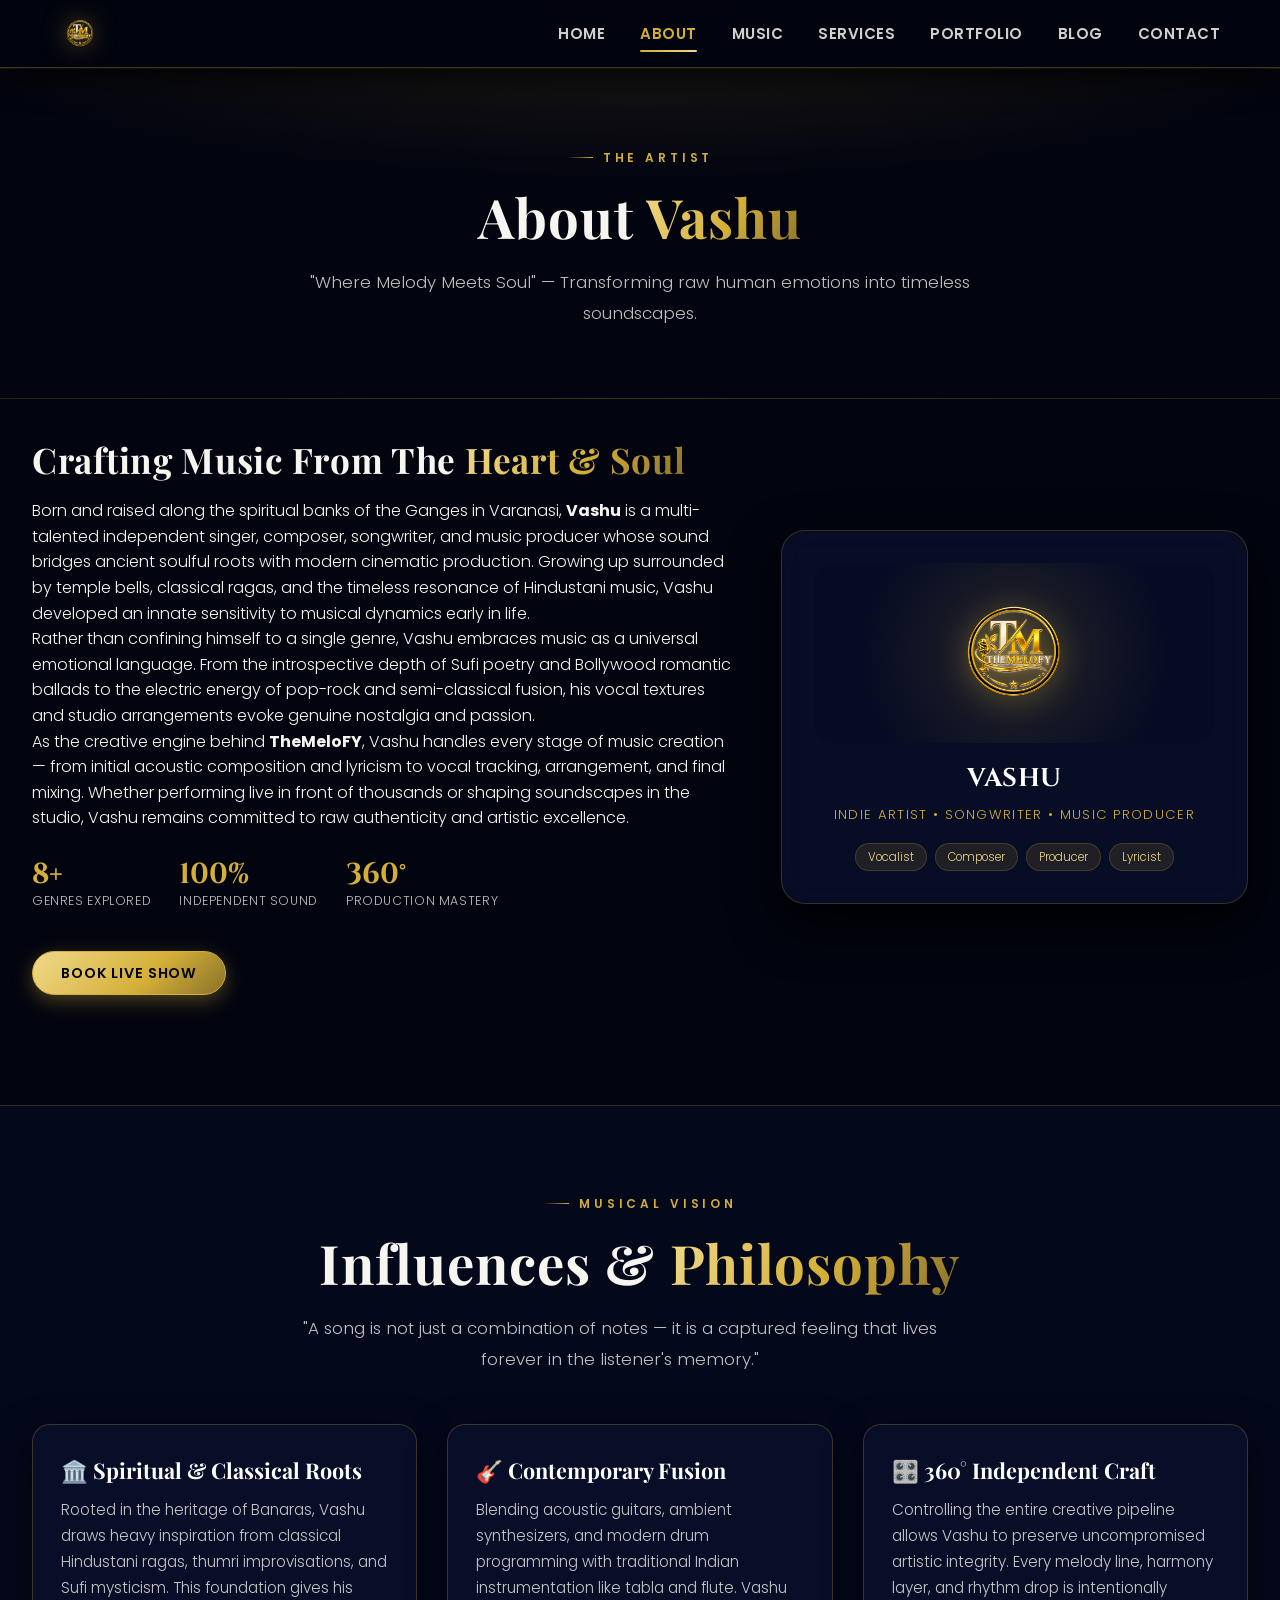
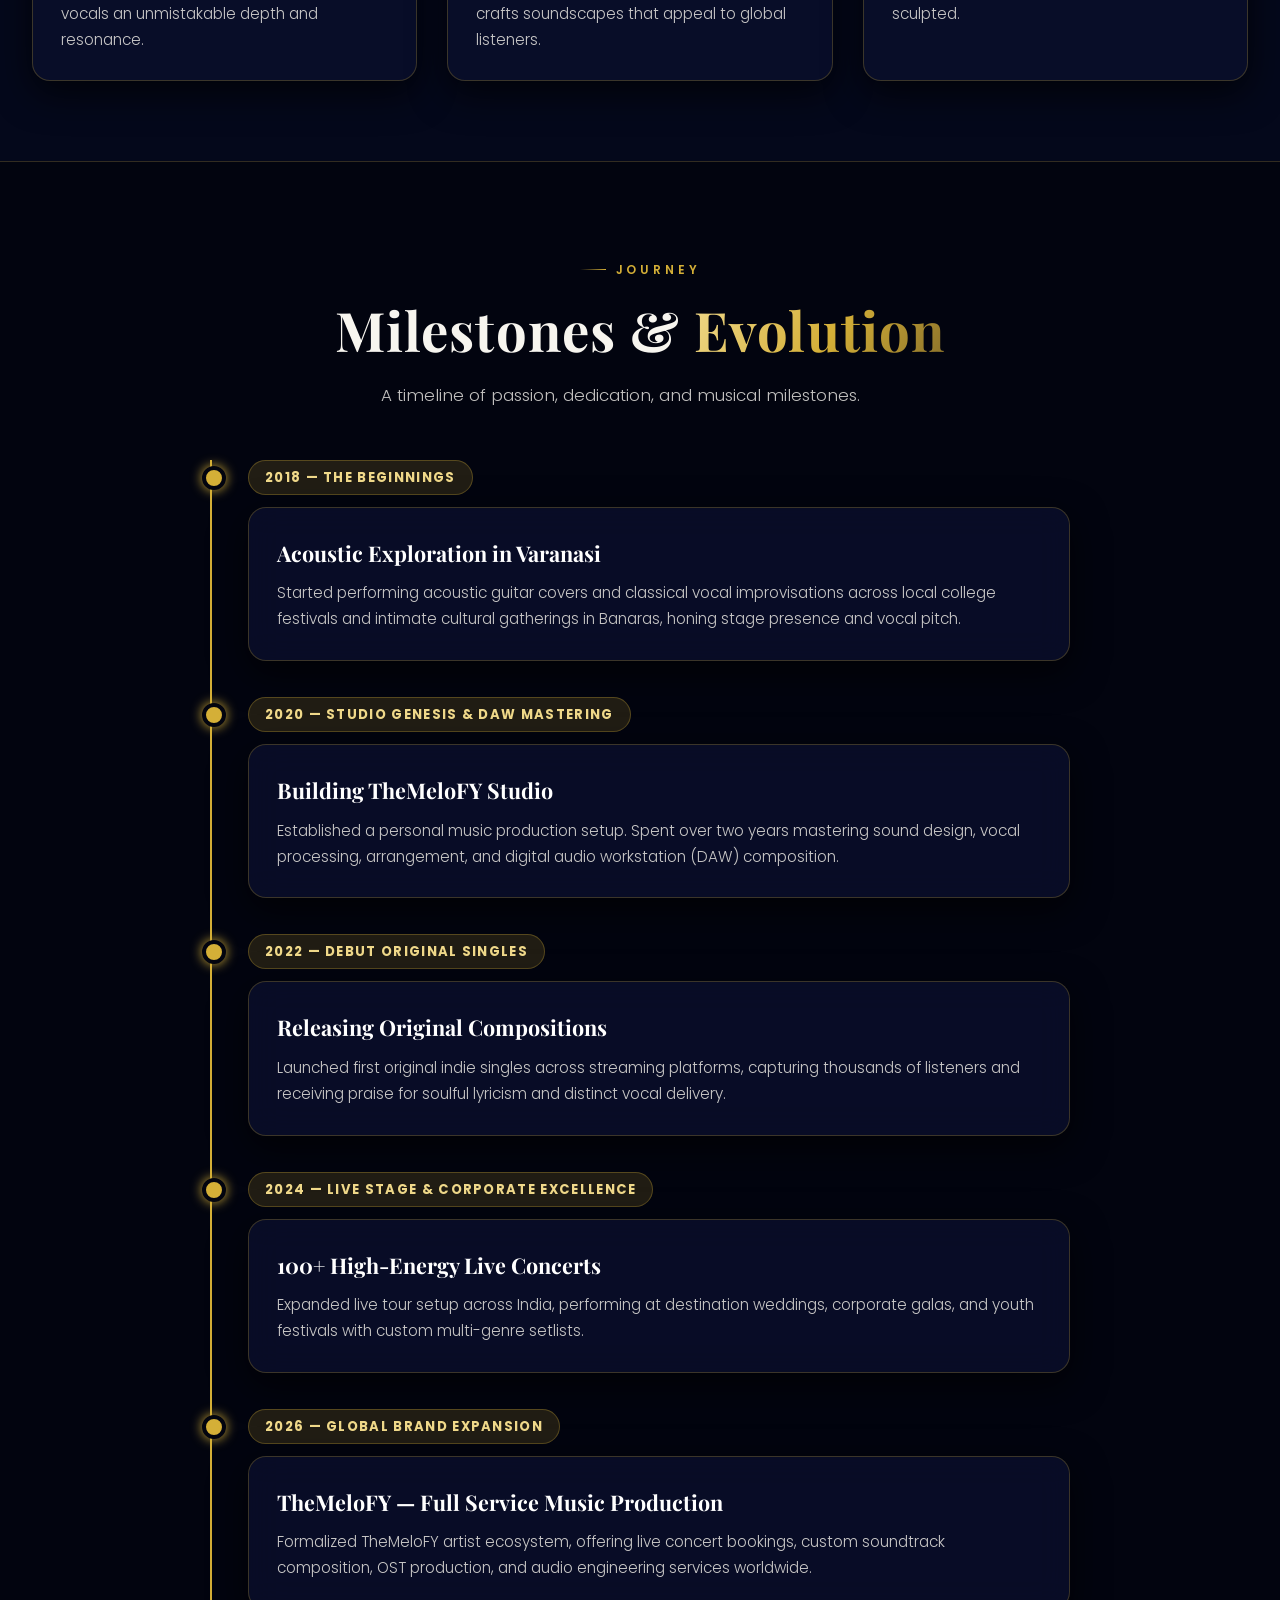
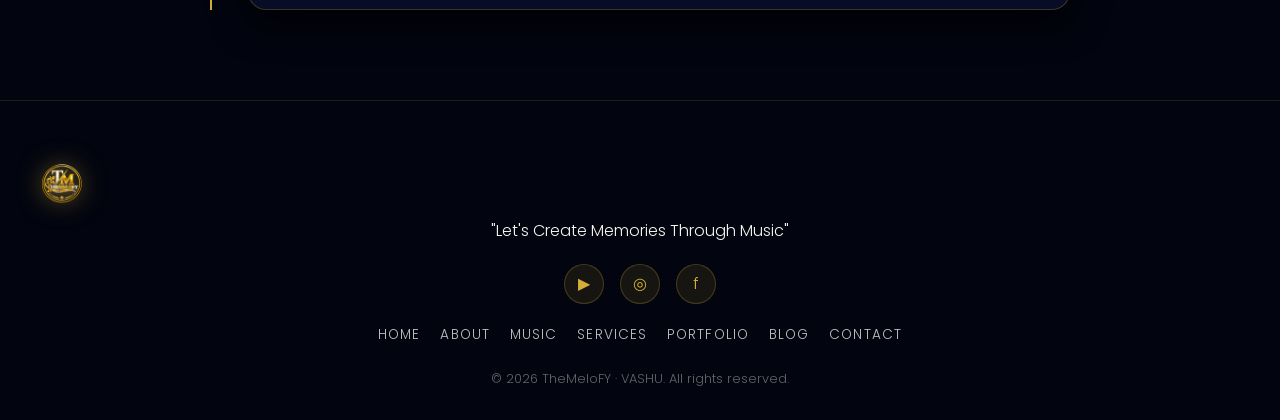
==== about.html @ a2de0b89 "Remove View Press Kit (EPK) button from about page" ====
<!DOCTYPE html>
<html lang="en">

<head>
    <meta charset="UTF-8">
    <meta name="viewport" content="width=device-width, initial-scale=1.0">
    <title>About Vashu — TheMeloFY | Artist Bio, Journey & Music Philosophy</title>
    <meta name="description"
        content="Discover Vashu — Singer, Songwriter, Composer & Music Producer from Varanasi. Explore his musical evolution, spiritual influences, milestone timeline, and studio production philosophy.">
    <meta property="og:title" content="About Vashu — TheMeloFY | Artist Journey & Philosophy">
    <meta property="og:description" content="Discover Vashu — Singer, Songwriter, Composer & Music Producer. Explore his musical evolution and spiritual influences.">
    <meta property="og:image" content="vashu-profile.jpg">
    <link rel="preconnect" href="https://fonts.googleapis.com">
    <link rel="preconnect" href="https://fonts.gstatic.com" crossorigin>
    <link
        href="https://fonts.googleapis.com/css2?family=Cinzel:wght@400;500;600;700;800;900&family=Playfair+Display:ital,wght@0,500;0,600;0,700;0,800;1,500&family=Poppins:wght@300;400;500;600;700&display=swap"
        rel="stylesheet">
    <link rel="stylesheet" href="style.css?v=15">
    <style>
        .timeline-wrap {
            position: relative !important;
            max-width: 860px !important;
            margin: 50px auto 0 !important;
            padding-left: 36px !important;
            border-left: 2px solid #D4AF37 !important;
            display: flex !important;
            flex-direction: column !important;
            gap: 36px !important;
        }

        .timeline-item {
            position: relative !important;
        }

        .timeline-item::before {
            content: '' !important;
            position: absolute !important;
            left: -46px !important;
            top: 6px !important;
            width: 16px !important;
            height: 16px !important;
            border-radius: 50% !important;
            background: #D4AF37 !important;
            border: 4px solid #02040f !important;
            box-shadow: 0 0 12px #D4AF37 !important;
        }

        .timeline-year {
            display: inline-block !important;
            font-size: 0.82rem !important;
            font-weight: 700 !important;
            letter-spacing: 0.1em !important;
            text-transform: uppercase !important;
            color: #f0d98a !important;
            background: rgba(212, 175, 55, 0.15) !important;
            border: 1px solid rgba(212, 175, 55, 0.3) !important;
            padding: 6px 16px !important;
            border-radius: 50px !important;
            margin-bottom: 12px !important;
        }

        .timeline-card {
            background: rgba(10, 16, 44, 0.8) !important;
            backdrop-filter: blur(16px) !important;
            border: 1px solid rgba(212, 175, 55, 0.25) !important;
            border-radius: 18px !important;
            padding: 28px !important;
            box-shadow: 0 12px 36px rgba(0, 0, 0, 0.7) !important;
            transition: transform 0.3s ease, border-color 0.3s ease !important;
        }

        .timeline-card:hover {
            transform: translateY(-4px) !important;
            border-color: #D4AF37 !important;
        }

        .timeline-card h4 {
            font-family: 'Playfair Display', serif !important;
            font-size: 1.35rem !important;
            color: #ffffff !important;
            margin-bottom: 10px !important;
        }

        .timeline-card p {
            font-size: 0.95rem !important;
            color: rgba(247, 245, 239, 0.8) !important;
            line-height: 1.7 !important;
        }
    </style>
</head>

<body>
    <div id="scrollProgress"></div>

    <!-- ================= NAV ================= -->
    <header id="siteHeader" class="scrolled">
        <nav class="wrap">
            <a href="index.html" class="logo-brand" aria-label="TheMeloFY Home">
                <img src="themelofy-logo-transparent.png" alt="TheMeloFY Logo" class="logo-img">
            </a>
            <ul class="nav-links" id="navLinks">
                <li><a href="index.html">Home</a></li>
                <li><a href="about.html" class="active">About</a></li>
                <li><a href="music.html">Music</a></li>
                <li><a href="services.html">Services</a></li>
                <li><a href="portfolio.html">Portfolio</a></li>
                <li><a href="blog.html">Blog</a></li>
                <li><a href="contact.html">Contact</a></li>
            </ul>
            <div class="burger" id="burger"><span></span><span></span><span></span></div>
        </nav>
    </header>

    <!-- ================= PAGE HEADER ================= -->
    <section class="page-header">
        <div class="wrap">
            <div class="eyebrow">The Artist</div>
            <h1 class="section-title">About <em>Vashu</em></h1>
            <p class="section-sub" style="margin: 0 auto;">"Where Melody Meets Soul" — Transforming raw human emotions into timeless soundscapes.</p>
        </div>
    </section>

    <!-- ================= ABOUT MAIN BIO ================= -->
    <section class="about" style="padding-top: 40px;">
        <div class="wrap about-grid">
            <div class="about-text reveal">
                <h2 class="section-title" style="font-size: 2.2rem;">Crafting Music From The <em>Heart & Soul</em></h2>
                <p>Born and raised along the spiritual banks of the Ganges in Varanasi, <strong>Vashu</strong> is a multi-talented independent singer, composer, songwriter, and music producer whose sound bridges ancient soulful roots with modern cinematic production. Growing up surrounded by temple bells, classical ragas, and the timeless resonance of Hindustani music, Vashu developed an innate sensitivity to musical dynamics early in life.</p>
                <p>Rather than confining himself to a single genre, Vashu embraces music as a universal emotional language. From the introspective depth of Sufi poetry and Bollywood romantic ballads to the electric energy of pop-rock and semi-classical fusion, his vocal textures and studio arrangements evoke genuine nostalgia and passion.</p>
                <p>As the creative engine behind <strong>TheMeloFY</strong>, Vashu handles every stage of music creation — from initial acoustic composition and lyricism to vocal tracking, arrangement, and final mixing. Whether performing live in front of thousands or shaping soundscapes in the studio, Vashu remains committed to raw authenticity and artistic excellence.</p>

                <div class="about-stats">
                    <div><b>8+</b><span>Genres Explored</span></div>
                    <div><b>100%</b><span>Independent Sound</span></div>
                    <div><b>360°</b><span>Production Mastery</span></div>
                </div>

                <div style="margin-top: 40px; display:flex; gap:16px; flex-wrap:wrap;">
                    <a href="contact.html" class="btn btn-gold">Book Live Show</a>
                </div>
            </div>

            <div class="profile-card reveal">
                <div class="profile-inner">
                    <div class="profile-img-wrap" style="background: radial-gradient(circle, rgba(212, 175, 55, 0.15) 0%, rgba(5, 11, 36, 0.9) 70%); border-radius: 20px; padding: 20px; display: flex; align-items: center; justify-content: center;">
                        <img src="themelofy-logo-transparent.png" alt="TheMeloFY Logo" style="width: 140px; height: 140px; object-fit: contain; filter: drop-shadow(0 4px 15px rgba(212, 175, 55, 0.5));">
                    </div>
                    <h3>VASHU</h3>
                    <span class="role">Indie Artist • Songwriter • Music Producer</span>
                    <div class="profile-badges">
                        <span>Vocalist</span><span>Composer</span><span>Producer</span><span>Lyricist</span>
                    </div>
                </div>
            </div>
        </div>
    </section>

    <!-- ================= PHILOSOPHY & INFLUENCES ================= -->
    <section style="padding: 80px 0; background: rgba(5, 11, 36, 0.6); border-top: 1px solid var(--glass-border); border-bottom: 1px solid var(--glass-border);">
        <div class="wrap">
            <div class="reveal" style="text-align: center; max-width: 700px; margin: 0 auto 50px;">
                <div class="eyebrow" style="justify-content: center;">Musical Vision</div>
                <h2 class="section-title">Influences &amp; <em>Philosophy</em></h2>
                <p class="section-sub">"A song is not just a combination of notes — it is a captured feeling that lives forever in the listener's memory."</p>
            </div>

            <div style="display: grid; grid-template-columns: repeat(auto-fit, minmax(300px, 1fr)); gap: 30px;">
                <div class="timeline-card reveal">
                    <h4 style="color: var(--gold); font-size: 1.2rem; margin-bottom: 12px;">🏛️ Spiritual & Classical Roots</h4>
                    <p>Rooted in the heritage of Banaras, Vashu draws heavy inspiration from classical Hindustani ragas, thumri improvisations, and Sufi mysticism. This foundation gives his vocals an unmistakable depth and resonance.</p>
                </div>
                <div class="timeline-card reveal">
                    <h4 style="color: var(--gold); font-size: 1.2rem; margin-bottom: 12px;">🎸 Contemporary Fusion</h4>
                    <p>Blending acoustic guitars, ambient synthesizers, and modern drum programming with traditional Indian instrumentation like tabla and flute. Vashu crafts soundscapes that appeal to global listeners.</p>
                </div>
                <div class="timeline-card reveal">
                    <h4 style="color: var(--gold); font-size: 1.2rem; margin-bottom: 12px;">🎛️ 360° Independent Craft</h4>
                    <p>Controlling the entire creative pipeline allows Vashu to preserve uncompromised artistic integrity. Every melody line, harmony layer, and rhythm drop is intentionally sculpted.</p>
                </div>
            </div>
        </div>
    </section>

    <!-- ================= MILESTONE TIMELINE ================= -->
    <section style="padding: 90px 0;">
        <div class="wrap">
            <div class="reveal" style="text-align: center; max-width: 700px; margin: 0 auto;">
                <div class="eyebrow" style="justify-content: center;">Journey</div>
                <h2 class="section-title">Milestones &amp; <em>Evolution</em></h2>
                <p class="section-sub">A timeline of passion, dedication, and musical milestones.</p>
            </div>

            <div class="timeline-wrap reveal">
                <div class="timeline-item">
                    <span class="timeline-year">2018 — The Beginnings</span>
                    <div class="timeline-card">
                        <h4>Acoustic Exploration in Varanasi</h4>
                        <p>Started performing acoustic guitar covers and classical vocal improvisations across local college festivals and intimate cultural gatherings in Banaras, honing stage presence and vocal pitch.</p>
                    </div>
                </div>

                <div class="timeline-item">
                    <span class="timeline-year">2020 — Studio Genesis &amp; DAW Mastering</span>
                    <div class="timeline-card">
                        <h4>Building TheMeloFY Studio</h4>
                        <p>Established a personal music production setup. Spent over two years mastering sound design, vocal processing, arrangement, and digital audio workstation (DAW) composition.</p>
                    </div>
                </div>

                <div class="timeline-item">
                    <span class="timeline-year">2022 — Debut Original Singles</span>
                    <div class="timeline-card">
                        <h4>Releasing Original Compositions</h4>
                        <p>Launched first original indie singles across streaming platforms, capturing thousands of listeners and receiving praise for soulful lyricism and distinct vocal delivery.</p>
                    </div>
                </div>

                <div class="timeline-item">
                    <span class="timeline-year">2024 — Live Stage &amp; Corporate Excellence</span>
                    <div class="timeline-card">
                        <h4>100+ High-Energy Live Concerts</h4>
                        <p>Expanded live tour setup across India, performing at destination weddings, corporate galas, and youth festivals with custom multi-genre setlists.</p>
                    </div>
                </div>

                <div class="timeline-item">
                    <span class="timeline-year">2026 — Global Brand Expansion</span>
                    <div class="timeline-card">
                        <h4>TheMeloFY — Full Service Music Production</h4>
                        <p>Formalized TheMeloFY artist ecosystem, offering live concert bookings, custom soundtrack composition, OST production, and audio engineering services worldwide.</p>
                    </div>
                </div>
            </div>
        </div>
    </section>

    <!-- ================= FOOTER ================= -->
    <footer>
        <div class="wrap">
            <a href="index.html" class="logo-brand" style="margin-bottom: 12px;" aria-label="TheMeloFY Home">
                <img src="themelofy-logo-transparent.png" alt="TheMeloFY Logo" class="logo-img" style="width: 60px; height: 60px;">
            </a>
            <p class="tag">"Let's Create Memories Through Music"</p>
            <div class="footer-social">
                <a href="https://www.youtube.com/@VashuVibes07" target="_blank" rel="noopener" aria-label="YouTube">▶</a>
                <a href="https://www.instagram.com/vashuvibes07" target="_blank" rel="noopener" aria-label="Instagram">◎</a>
                <a href="https://www.facebook.com/share/1DPKRSBQF3/" target="_blank" rel="noopener" aria-label="Facebook">f</a>
            </div>
            <div class="footer-nav">
                <a href="index.html">Home</a><a href="about.html">About</a><a href="music.html">Music</a>
                <a href="services.html">Services</a><a href="portfolio.html">Portfolio</a>
                <a href="blog.html">Blog</a><a href="contact.html">Contact</a>
            </div>
            <p class="copyright">© 2026 TheMeloFY · VASHU. All rights reserved.</p>
        </div>
    </footer>

    <div class="totop" id="toTop">↑</div>

    <script>
        const progressBar = document.getElementById('scrollProgress');
        window.addEventListener('scroll', () => {
            const winScroll = document.documentElement.scrollTop || document.body.scrollTop;
            const height = document.documentElement.scrollHeight - document.documentElement.clientHeight;
            const scrolled = (winScroll / height) * 100;
            if (progressBar) progressBar.style.width = scrolled + "%";
        });

        let isAudioPlaying = false;
        function toggleGlobalAudio() {
            const bar = document.getElementById('globalAudioBar');
            const btn = document.getElementById('globalPlayBtn');
            isAudioPlaying = !isAudioPlaying;
            if (isAudioPlaying) {
                bar.classList.add('playing');
                btn.textContent = '⏸';
            } else {
                bar.classList.remove('playing');
                btn.textContent = '▶';
            }
        }

        const header = document.getElementById('siteHeader');
        const toTop = document.getElementById('toTop');
        window.addEventListener('scroll', () => {
            toTop.classList.toggle('show', window.scrollY > 400);
        });
        toTop.addEventListener('click', () => window.scrollTo({ top: 0, behavior: 'smooth' }));

        const burger = document.getElementById('burger');
        const navLinks = document.getElementById('navLinks');
        burger.addEventListener('click', () => {
            navLinks.classList.toggle('open');
            burger.classList.toggle('open');
        });
        navLinks.querySelectorAll('a').forEach(a => a.addEventListener('click', () => navLinks.classList.remove('open')));

        const revealEls = document.querySelectorAll('.reveal');
        const io = new IntersectionObserver((entries) => {
            entries.forEach(e => {
                if (e.isIntersecting) {
                    e.target.classList.add('in');
                    io.unobserve(e.target);
                }
            });
        }, { threshold: 0.15 });
        revealEls.forEach((el, i) => {
            el.style.transitionDelay = (Math.min(i % 4, 3) * 0.08) + 's';
            io.observe(el);
        });
    </script>
</body>

</html>
---- style.css ----
/* ==========================================================================
   THEMELOFY — VASHU | OFFICIAL ARTIST WEBSITE MASTER DESIGN SYSTEM (V6)
   ========================================================================== */

:root {
    --navy: #050B24;
    --navy-deep: #02040f;
    --navy-card: rgba(10, 16, 44, 0.75);
    --gold: #D4AF37;
    --gold-soft: #f0d98a;
    --gold-dim: #8a712a;
    --white: #f7f5ef;
    --text-soft: rgba(247, 245, 239, 0.78);
    --glass: rgba(212, 175, 55, 0.06);
    --glass-border: rgba(212, 175, 55, 0.22);
    --maxw: 1320px;
}

* {
    margin: 0;
    padding: 0;
    box-sizing: border-box;
}

html {
    scroll-behavior: smooth;
}

body {
    background: var(--navy-deep);
    color: var(--white);
    font-family: 'Poppins', sans-serif;
    font-weight: 300;
    overflow-x: hidden;
    position: relative;
    line-height: 1.6;
}

::selection {
    background: var(--gold);
    color: var(--navy-deep);
}

a {
    color: inherit;
    text-decoration: none;
}

ul {
    list-style: none;
}

img {
    max-width: 100%;
    display: block;
}

/* Reduced motion support */
@media (prefers-reduced-motion: reduce) {
    * {
        animation-duration: .001ms !important;
        animation-iteration-count: 1 !important;
        transition-duration: .001ms !important;
        scroll-behavior: auto !important;
    }
}

/* ---------- Top Scroll Progress Bar ---------- */
#scrollProgress {
    position: fixed;
    top: 0;
    left: 0;
    height: 3px;
    background: linear-gradient(90deg, var(--gold), var(--gold-soft), #ffffff);
    z-index: 2000;
    width: 0%;
    transition: width 0.1s ease-out;
    box-shadow: 0 0 10px var(--gold);
}

/* ---------- Custom Scrollbar ---------- */
::-webkit-scrollbar {
    width: 8px;
}
::-webkit-scrollbar-track {
    background: var(--navy-deep);
}
::-webkit-scrollbar-thumb {
    background: rgba(212, 175, 55, 0.4);
    border-radius: 4px;
}
::-webkit-scrollbar-thumb:hover {
    background: var(--gold);
}

/* ---------- Utility Classes ---------- */
.wrap {
    max-width: var(--maxw);
    margin: 0 auto;
    padding: 0 32px;
}

.eyebrow {
    font-family: 'Poppins', sans-serif;
    letter-spacing: .32em;
    text-transform: uppercase;
    font-size: .75rem;
    color: var(--gold);
    font-weight: 600;
    display: inline-flex;
    align-items: center;
    gap: 10px;
    margin-bottom: 18px;
}

.eyebrow::before {
    content: '';
    width: 26px;
    height: 1px;
    background: linear-gradient(90deg, transparent, var(--gold));
}

h1, h2, h3, .display {
    font-family: 'Cinzel', serif;
    font-weight: 700;
    letter-spacing: .02em;
}

.section-title {
    font-family: 'Playfair Display', serif;
    font-size: clamp(2.2rem, 4.5vw, 3.4rem);
    font-weight: 700;
    line-height: 1.18;
    margin-bottom: 18px;
    color: var(--white);
}

.section-title em {
    font-style: normal;
    background: linear-gradient(120deg, var(--gold-soft), var(--gold) 55%, var(--gold-dim));
    -webkit-background-clip: text;
    background-clip: text;
    color: transparent;
}

.section-sub {
    color: var(--text-soft);
    font-size: 1.05rem;
    line-height: 1.8;
    max-width: 660px;
    font-weight: 300;
}

section {
    position: relative;
    padding: 110px 0;
}

/* Inner Page Header */
.page-header {
    padding-top: 140px;
    padding-bottom: 70px;
    text-align: center;
    background: radial-gradient(ellipse 80% 60% at 50% 0%, rgba(212, 175, 55, .15), transparent 75%);
    border-bottom: 1px solid rgba(212, 175, 55, 0.15);
}

/* Buttons */
.btn {
    display: inline-flex;
    align-items: center;
    justify-content: center;
    gap: 10px;
    padding: 14px 28px;
    border-radius: 50px;
    font-size: 0.9rem;
    font-weight: 600;
    letter-spacing: 0.06em;
    text-transform: uppercase;
    transition: all 0.35s cubic-bezier(0.4, 0, 0.2, 1);
    cursor: pointer;
    text-decoration: none;
    line-height: 1;
    white-space: nowrap;
}

.btn-gold {
    background: linear-gradient(135deg, var(--gold-soft) 0%, var(--gold) 60%, var(--gold-dim) 100%);
    color: var(--navy-deep) !important;
    box-shadow: 0 6px 20px rgba(212, 175, 55, 0.35);
    border: 1px solid var(--gold);
}

.btn-gold:hover {
    transform: translateY(-3px);
    box-shadow: 0 12px 30px rgba(212, 175, 55, 0.55);
    background: linear-gradient(135deg, #ffffff 0%, var(--gold-soft) 100%);
}

.btn-outline {
    background: rgba(212, 175, 55, 0.06);
    color: var(--white) !important;
    border: 1px solid rgba(212, 175, 55, 0.35);
    backdrop-filter: blur(8px);
}

.btn-outline:hover {
    background: rgba(212, 175, 55, 0.18);
    border-color: var(--gold);
    color: var(--gold-soft) !important;
    transform: translateY(-3px);
    box-shadow: 0 8px 24px rgba(212, 175, 55, 0.2);
}

.btn.small {
    padding: 10px 20px;
    font-size: 0.8rem;
}

/* ==========================================================================
   NAVIGATION & HEADER
   ========================================================================== */
header {
    position: fixed;
    top: 0;
    left: 0;
    right: 0;
    z-index: 1000;
    height: 80px;
    background: rgba(3, 5, 13, 0.85);
    backdrop-filter: blur(12px);
    -webkit-backdrop-filter: blur(12px);
    border-bottom: 1px solid rgba(212, 175, 55, 0.15);
    transition: height 0.3s ease, background 0.3s ease, box-shadow 0.3s ease, border-color 0.3s ease, backdrop-filter 0.3s ease;
    display: flex;
    align-items: center;
}

header.scrolled {
    height: 68px;
    background: rgba(2, 4, 15, 0.97);
    backdrop-filter: blur(24px);
    -webkit-backdrop-filter: blur(24px);
    box-shadow: 0 8px 32px rgba(0, 0, 0, 0.85), 0 1px 0 rgba(212, 175, 55, 0.18);
    border-bottom: 1px solid rgba(212, 175, 55, 0.3);
}

nav.wrap {
    width: 100%;
    max-width: var(--maxw);
    padding: 0 60px;
    margin: 0 auto;
    display: flex;
    align-items: center;
    justify-content: space-between;
    height: 100%;
    position: relative;
}

.logo-brand {
    display: flex;
    align-items: center;
    text-decoration: none;
    flex-shrink: 0;
    margin-right: 32px;
    height: 100%;
    position: relative;
    z-index: 1005;
}

.logo-img {
    width: 45px;
    height: 45px;
    max-height: 45px;
    object-fit: contain;
    filter: drop-shadow(0 0 12px rgba(212, 175, 55, 0.6));
    border-radius: 50%;
    transition: transform 0.3s ease, filter 0.3s ease;
    display: block;
}

header.scrolled .logo-img {
    width: 40px;
    height: 40px;
    max-height: 40px;
}

.logo-brand:hover .logo-img {
    transform: scale(1.1);
    filter: drop-shadow(0 0 20px rgba(212, 175, 55, 0.9));
}

.nav-links {
    display: flex;
    align-items: center;
    gap: 35px;
    margin: 0 0 0 auto;
    padding: 0;
    list-style: none;
}

.nav-links a {
    font-family: 'Poppins', sans-serif;
    font-size: 15px;
    font-weight: 600;
    letter-spacing: 0.5px;
    text-transform: uppercase;
    color: rgba(247, 245, 239, 0.85);
    text-decoration: none;
    position: relative;
    padding: 8px 0;
    white-space: nowrap;
    transition: color 0.3s ease;
}

.nav-links a::after {
    content: '';
    position: absolute;
    left: 50%;
    bottom: 0;
    width: 0;
    height: 2px;
    background: linear-gradient(90deg, var(--gold-soft), var(--gold));
    transition: width 0.3s ease, left 0.3s ease;
    border-radius: 2px;
}

.nav-links a:hover {
    color: var(--gold-soft);
}

.nav-links a.active {
    color: var(--gold);
}

.nav-links a:hover::after {
    width: 100%;
    left: 0;
}

.nav-links a.active::after {
    width: 100%;
    left: 0;
    background: linear-gradient(90deg, var(--gold), var(--gold-soft));
}

/* ---- Hamburger Menu Button ---- */
.burger {
    display: none;
    flex-direction: column;
    justify-content: center;
    gap: 5px;
    cursor: pointer;
    z-index: 1100;
    width: 32px;
    height: 32px;
    padding: 2px;
    border-radius: 6px;
    transition: background 0.3s ease;
}

.burger:hover {
    background: rgba(212, 175, 55, 0.1);
}

.burger span {
    width: 100%;
    height: 2px;
    background: var(--gold);
    transition: all 0.3s ease;
    border-radius: 2px;
    transform-origin: center;
}

.burger span:nth-child(1) {
    width: 100%;
}

.burger span:nth-child(2) {
    width: 75%;
    margin-left: auto;
}

.burger span:nth-child(3) {
    width: 100%;
}

.burger.open span:nth-child(1) {
    transform: translateY(7px) rotate(45deg);
    width: 100%;
}

.burger.open span:nth-child(2) {
    opacity: 0;
    width: 0;
}

.burger.open span:nth-child(3) {
    transform: translateY(-7px) rotate(-45deg);
    width: 100%;
}

/* ==========================================================================
   HERO SECTION
   ========================================================================== */
.hero {
    min-height: 100vh;
    padding-top: 120px;
    padding-bottom: 80px;
    display: flex;
    flex-direction: column;
    align-items: center;
    justify-content: center;
    text-align: center;
    position: relative;
    overflow: hidden;
    background: radial-gradient(circle at 50% 30%, rgba(212, 175, 55, 0.15) 0%, rgba(5, 11, 36, 0.98) 70%, #02040f 100%);
}

.hero-bars {
    position: absolute;
    bottom: 0;
    left: 0;
    right: 0;
    height: 180px;
    display: flex;
    align-items: flex-end;
    justify-content: center;
    gap: 6px;
    pointer-events: none;
    opacity: 0.35;
    z-index: 1;
}

.hero-bars span {
    width: 4px;
    height: var(--h, 30%);
    background: linear-gradient(180deg, var(--gold), transparent);
    border-radius: 4px 4px 0 0;
    animation: heroEqualizer 3s ease-in-out infinite alternate;
}

@keyframes heroEqualizer {
    0% { height: 10%; opacity: 0.3; }
    100% { height: var(--h, 80%); opacity: 0.9; }
}

.hero-content {
    position: relative;
    z-index: 2;
    max-width: 880px;
    margin: 0 auto;
    padding: 0 24px;
    display: flex;
    flex-direction: column;
    align-items: center;
}

.hero-kicker {
    font-family: 'Poppins', sans-serif;
    letter-spacing: 0.35em;
    text-transform: uppercase;
    font-size: 0.82rem;
    color: var(--gold);
    font-weight: 600;
    margin-bottom: 16px;
    display: inline-flex;
    align-items: center;
    gap: 12px;
    opacity: 1;
}

.hero-kicker::before,
.hero-kicker::after {
    content: '';
    width: 30px;
    height: 1px;
    background: linear-gradient(90deg, transparent, var(--gold));
}
.hero-kicker::after {
    background: linear-gradient(90deg, var(--gold), transparent);
}

.hero-name {
    font-family: 'Cinzel', serif;
    font-size: clamp(3.8rem, 9vw, 6.5rem);
    font-weight: 800;
    letter-spacing: 0.05em;
    line-height: 1;
    margin-bottom: 14px;
    background: linear-gradient(135deg, #ffffff 0%, #f7f5ef 45%, var(--gold-soft) 100%);
    -webkit-background-clip: text;
    background-clip: text;
    color: transparent;
    text-shadow: 0 10px 30px rgba(0, 0, 0, 0.6);
    opacity: 1;
}

.hero-role {
    font-family: 'Poppins', sans-serif;
    font-size: clamp(0.95rem, 2vw, 1.25rem);
    color: var(--gold);
    font-weight: 500;
    letter-spacing: 0.15em;
    text-transform: uppercase;
    margin-bottom: 18px;
    opacity: 1;
}

.hero-tagline {
    font-family: 'Playfair Display', serif;
    font-size: clamp(1.2rem, 2.5vw, 1.6rem);
    color: var(--white);
    font-style: italic;
    font-weight: 500;
    margin-bottom: 16px;
    opacity: 1;
}

.hero-desc {
    font-size: 1.05rem;
    color: var(--text-soft);
    line-height: 1.8;
    max-width: 640px;
    margin-bottom: 36px;
    font-weight: 300;
    opacity: 1;
}

.hero-ctas {
    display: flex;
    gap: 16px;
    align-items: center;
    justify-content: center;
    flex-wrap: wrap;
    opacity: 1;
}

.scroll-cue {
    position: absolute;
    bottom: 30px;
    left: 50%;
    transform: translateX(-50%);
    display: flex;
    flex-direction: column;
    align-items: center;
    gap: 8px;
    color: var(--gold);
    font-size: 0.72rem;
    letter-spacing: 0.2em;
    text-transform: uppercase;
    opacity: 0.7;
    z-index: 2;
}

.scroll-cue .line {
    width: 1px;
    height: 30px;
    background: linear-gradient(180deg, var(--gold), transparent);
    animation: scrollPulse 2s infinite;
}

@keyframes scrollPulse {
    0% { transform: scaleY(0); transform-origin: top; }
    50% { transform: scaleY(1); transform-origin: top; }
    50.1% { transform: scaleY(1); transform-origin: bottom; }
    100% { transform: scaleY(0); transform-origin: bottom; }
}

/* ==========================================================================
   INTERACTIVE FEATURED MUSIC PLAYER SECTION
   ========================================================================== */
.music-player-section {
    padding: 100px 0;
    background: linear-gradient(180deg, #02040f 0%, #050b24 50%, #02040f 100%);
}

.player-container-card {
    background: var(--navy-card);
    backdrop-filter: blur(20px);
    border: 1px solid var(--glass-border);
    border-radius: 24px;
    padding: 40px;
    box-shadow: 0 24px 60px rgba(0, 0, 0, 0.8);
    display: grid;
    grid-template-columns: 1fr 1.2fr;
    gap: 40px;
    align-items: center;
}

.active-track-display {
    display: flex;
    flex-direction: column;
    align-items: center;
    text-align: center;
    padding: 30px;
    background: rgba(5, 11, 36, 0.8);
    border-radius: 20px;
    border: 1px solid rgba(212, 175, 55, 0.2);
}

.vinyl-disc {
    width: 170px;
    height: 170px;
    border-radius: 50%;
    background: radial-gradient(circle, #222 30%, #111 31%, #000 100%);
    border: 6px solid rgba(212, 175, 55, 0.4);
    box-shadow: 0 12px 32px rgba(0, 0, 0, 0.9), 0 0 20px rgba(212, 175, 55, 0.2);
    display: flex;
    align-items: center;
    justify-content: center;
    margin-bottom: 24px;
    position: relative;
    transition: transform 0.6s ease;
}

.playing .vinyl-disc {
    animation: spinVinyl 8s linear infinite;
}

@keyframes spinVinyl {
    100% { transform: rotate(360deg); }
}

.vinyl-center {
    width: 56px;
    height: 56px;
    border-radius: 50%;
    background: var(--gold);
    display: flex;
    align-items: center;
    justify-content: center;
    color: var(--navy-deep);
    font-weight: 800;
    font-size: 0.95rem;
    box-shadow: inset 0 0 8px rgba(0,0,0,0.5);
}

.active-track-title {
    font-family: 'Cinzel', serif;
    font-size: 1.5rem;
    font-weight: 700;
    color: #ffffff;
    margin-bottom: 6px;
}

.active-track-genre {
    color: var(--gold);
    font-size: 0.85rem;
    font-weight: 500;
    text-transform: uppercase;
    letter-spacing: 0.1em;
    margin-bottom: 16px;
}

.player-controls-bar {
    width: 100%;
    display: flex;
    flex-direction: column;
    gap: 16px;
}

.waveform-interactive {
    display: flex;
    align-items: center;
    gap: 4px;
    height: 44px;
    width: 100%;
    padding: 0 10px;
}

.wf-bar {
    flex-grow: 1;
    height: 20%;
    background: rgba(212, 175, 55, 0.25);
    border-radius: 4px;
    transition: height 0.2s ease, background 0.2s ease;
}

.playing .wf-bar {
    animation: barPulse 1.2s ease-in-out infinite alternate;
}

.playing .wf-bar:nth-child(2n) { animation-delay: 0.2s; }
.playing .wf-bar:nth-child(3n) { animation-delay: 0.4s; }
.playing .wf-bar:nth-child(5n) { animation-delay: 0.1s; }

@keyframes barPulse {
    0% { height: 15%; background: rgba(212, 175, 55, 0.3); }
    100% { height: 95%; background: var(--gold); }
}

.main-play-controls {
    display: flex;
    align-items: center;
    justify-content: center;
    gap: 20px;
    margin-top: 10px;
}

.control-btn {
    background: none;
    border: none;
    color: var(--text-soft);
    font-size: 1.3rem;
    cursor: pointer;
    transition: color 0.2s ease, transform 0.2s ease;
}

.control-btn:hover {
    color: var(--gold);
    transform: scale(1.15);
}

.big-play-btn {
    width: 52px;
    height: 52px;
    border-radius: 50%;
    background: linear-gradient(135deg, var(--gold-soft), var(--gold));
    color: var(--navy-deep);
    border: none;
    font-size: 1.3rem;
    font-weight: bold;
    display: flex;
    align-items: center;
    justify-content: center;
    cursor: pointer;
    box-shadow: 0 8px 24px rgba(212, 175, 55, 0.4);
    transition: transform 0.3s ease, box-shadow 0.3s ease;
}

.big-play-btn:hover {
    transform: scale(1.08);
    box-shadow: 0 12px 32px rgba(212, 175, 55, 0.6);
}

.playlist-tracks-list {
    display: flex;
    flex-direction: column;
    gap: 12px;
}

.track-item-card {
    display: flex;
    align-items: center;
    justify-content: space-between;
    padding: 16px 20px;
    background: rgba(5, 11, 36, 0.6);
    border: 1px solid rgba(212, 175, 55, 0.15);
    border-radius: 14px;
    cursor: pointer;
    transition: all 0.3s ease;
}

.track-item-card:hover, .track-item-card.active-track {
    background: rgba(212, 175, 55, 0.12);
    border-color: rgba(212, 175, 55, 0.4);
    transform: translateX(6px);
}

.track-item-left {
    display: flex;
    align-items: center;
    gap: 16px;
}

.track-idx {
    font-family: 'Cinzel', serif;
    font-weight: 700;
    color: var(--gold);
    font-size: 0.95rem;
    width: 24px;
}

.track-name-box h4 {
    font-size: 0.98rem;
    color: #ffffff;
    font-weight: 600;
    margin-bottom: 2px;
}

.track-name-box p {
    font-size: 0.78rem;
    color: var(--text-soft);
}

.track-duration {
    font-size: 0.82rem;
    color: var(--gold-soft);
    font-weight: 500;
}

/* ==========================================================================
   ABOUT PREVIEW & PROFILE CARDS
   ========================================================================== */
.about-grid {
    display: grid;
    grid-template-columns: 1.2fr 0.8fr;
    gap: 48px;
    align-items: center;
}

.about-stats {
    display: flex;
    gap: 28px;
    margin-top: 28px;
}

.about-stats div {
    display: flex;
    flex-direction: column;
}

.about-stats b {
    font-family: 'Cinzel', serif;
    font-size: 1.8rem;
    color: var(--gold);
    line-height: 1.1;
}

.about-stats span {
    font-size: 0.78rem;
    color: var(--text-soft);
    text-transform: uppercase;
    letter-spacing: 0.05em;
}

.profile-card {
    background: var(--navy-card);
    backdrop-filter: blur(16px);
    border: 1px solid var(--glass-border);
    border-radius: 24px;
    padding: 32px;
    text-align: center;
    box-shadow: 0 20px 50px rgba(0, 0, 0, 0.8);
    transition: transform 0.4s ease;
}

.profile-card:hover {
    transform: translateY(-6px);
}

.profile-inner h3 {
    font-family: 'Cinzel', serif;
    font-size: 1.6rem;
    color: #ffffff;
    margin: 16px 0 4px;
}

.profile-inner .role {
    font-size: 0.82rem;
    color: var(--gold);
    text-transform: uppercase;
    letter-spacing: 0.1em;
    display: block;
    margin-bottom: 18px;
}

.profile-badges {
    display: flex;
    flex-wrap: wrap;
    gap: 8px;
    justify-content: center;
}

.profile-badges span {
    font-size: 0.72rem;
    padding: 4px 12px;
    border-radius: 50px;
    background: rgba(212, 175, 55, 0.12);
    color: var(--gold-soft);
    border: 1px solid rgba(212, 175, 55, 0.2);
}

/* ==========================================================================
   GENRE CARDS
   ========================================================================== */
.genre-grid-v2 {
    display: grid;
    grid-template-columns: repeat(auto-fit, minmax(260px, 1fr));
    gap: 24px;
    margin-top: 48px;
}

.genre-card-v2 {
    background: var(--navy-card);
    backdrop-filter: blur(16px);
    border: 1px solid var(--glass-border);
    border-radius: 20px;
    padding: 32px 24px;
    text-align: center;
    position: relative;
    overflow: hidden;
    transition: transform 0.4s ease, border-color 0.4s ease, box-shadow 0.4s ease;
    display: flex;
    flex-direction: column;
    align-items: center;
}

.genre-card-v2:hover {
    transform: translateY(-8px);
    border-color: rgba(212, 175, 55, 0.5);
    box-shadow: 0 16px 40px rgba(0, 0, 0, 0.85);
}

.genre-icon-wrap {
    width: 64px;
    height: 64px;
    border-radius: 18px;
    background: rgba(212, 175, 55, 0.1);
    border: 1px solid rgba(212, 175, 55, 0.25);
    display: flex;
    align-items: center;
    justify-content: center;
    margin-bottom: 20px;
    transition: transform 0.4s ease;
}

.genre-card-v2:hover .genre-icon-wrap {
    transform: scale(1.1) rotate(4deg);
    background: rgba(212, 175, 55, 0.2);
}

.genre-icon-wrap svg {
    width: 32px;
    height: 32px;
    stroke: var(--gold);
    fill: none;
    stroke-width: 1.8;
}

.genre-card-v2 h4 {
    font-family: 'Cinzel', serif;
    font-size: 1.2rem;
    color: #ffffff;
    margin-bottom: 10px;
}

.genre-card-v2 p {
    font-size: 0.85rem;
    color: var(--text-soft);
    line-height: 1.6;
}

/* ==========================================================================
   SERVICES CARDS
   ========================================================================== */
.svc-grid-v2 {
    display: grid;
    grid-template-columns: repeat(auto-fit, minmax(320px, 1fr));
    gap: 28px;
    margin-top: 48px;
}

.svc-card-v2 {
    background: var(--navy-card);
    backdrop-filter: blur(16px);
    border: 1px solid var(--glass-border);
    border-radius: 20px;
    padding: 36px 30px;
    display: flex;
    flex-direction: column;
    justify-content: space-between;
    transition: transform 0.4s ease, border-color 0.4s ease, box-shadow 0.4s ease;
}

.svc-card-v2:hover {
    transform: translateY(-6px);
    border-color: rgba(212, 175, 55, 0.45);
    box-shadow: 0 20px 45px rgba(0, 0, 0, 0.8);
}

.svc-card-header {
    display: flex;
    align-items: center;
    justify-content: space-between;
    margin-bottom: 20px;
}

.svc-tag-badge {
    font-size: 0.72rem;
    letter-spacing: 0.1em;
    text-transform: uppercase;
    font-weight: 700;
    padding: 6px 14px;
    border-radius: 50px;
    background: rgba(212, 175, 55, 0.12);
    color: var(--gold-soft);
    border: 1px solid rgba(212, 175, 55, 0.25);
}

.svc-icon-svg svg {
    width: 32px;
    height: 32px;
    stroke: var(--gold);
    fill: none;
    stroke-width: 1.8;
}

.svc-card-v2 h4 {
    font-family: 'Playfair Display', serif;
    font-size: 1.35rem;
    color: #ffffff;
    margin-bottom: 12px;
}

.svc-card-v2 p {
    font-size: 0.9rem;
    color: var(--text-soft);
    line-height: 1.7;
    margin-bottom: 24px;
}

.svc-footer-btn {
    display: inline-flex;
    align-items: center;
    gap: 8px;
    color: var(--gold);
    font-size: 0.85rem;
    font-weight: 600;
    text-transform: uppercase;
    letter-spacing: 0.08em;
    transition: gap 0.2s ease, color 0.2s ease;
}

.svc-card-v2:hover .svc-footer-btn {
    gap: 14px;
    color: #ffffff;
}

/* ==========================================================================
   SOCIAL & STREAMING CARDS
   ========================================================================== */
.social-grid-v2 {
    display: grid;
    grid-template-columns: repeat(auto-fit, minmax(240px, 1fr));
    gap: 24px;
    margin-top: 48px;
}

.social-card-v2 {
    background: var(--navy-card);
    backdrop-filter: blur(16px);
    border: 1px solid var(--glass-border);
    border-radius: 20px;
    padding: 30px 24px;
    display: flex;
    flex-direction: column;
    align-items: center;
    text-align: center;
    transition: transform 0.4s ease, border-color 0.4s ease;
    text-decoration: none;
}

.social-card-v2:hover {
    transform: translateY(-8px);
    border-color: rgba(212, 175, 55, 0.5);
}

.social-svg-icon {
    width: 58px;
    height: 58px;
    border-radius: 50%;
    display: flex;
    align-items: center;
    justify-content: center;
    margin-bottom: 16px;
    transition: transform 0.4s ease;
}

.social-card-v2:hover .social-svg-icon {
    transform: scale(1.15);
}

.social-card-v2.youtube .social-svg-icon { background: rgba(255, 0, 0, 0.15); border: 1px solid rgba(255, 0, 0, 0.3); }
.social-card-v2.instagram .social-svg-icon { background: rgba(225, 48, 108, 0.15); border: 1px solid rgba(225, 48, 108, 0.3); }
.social-card-v2.facebook .social-svg-icon { background: rgba(24, 119, 242, 0.15); border: 1px solid rgba(24, 119, 242, 0.3); }

.social-card-v2.youtube svg { fill: #FF0000; width: 26px; height: 26px; }
.social-card-v2.instagram svg { fill: #E1306C; width: 26px; height: 26px; }
.social-card-v2.facebook svg { fill: #1877F2; width: 26px; height: 26px; }

.social-card-v2 h4 {
    font-size: 1.1rem;
    color: #ffffff;
    margin-bottom: 4px;
}

.social-card-v2 span {
    font-size: 0.82rem;
    color: var(--gold-soft);
}

/* ==========================================================================
   FOOTER & FLOATING BUTTONS
   ========================================================================== */
footer {
    padding: 60px 0 30px;
    background: #02040f;
    border-top: 1px solid rgba(212, 175, 55, 0.15);
    text-align: center;
}

.footer-social {
    display: flex;
    justify-content: center;
    gap: 16px;
    margin: 20px 0;
}

.footer-social a {
    width: 40px;
    height: 40px;
    border-radius: 50%;
    background: rgba(212, 175, 55, 0.1);
    border: 1px solid rgba(212, 175, 55, 0.25);
    color: var(--gold);
    display: flex;
    align-items: center;
    justify-content: center;
    transition: transform 0.3s ease, background 0.3s ease;
}

.footer-social a:hover {
    transform: scale(1.15);
    background: var(--gold);
    color: var(--navy-deep);
}

.footer-nav {
    display: flex;
    justify-content: center;
    gap: 20px;
    flex-wrap: wrap;
    margin-bottom: 24px;
}

.footer-nav a {
    font-size: 0.85rem;
    color: var(--text-soft);
    text-transform: uppercase;
    letter-spacing: 0.08em;
    transition: color 0.2s ease;
}

.footer-nav a:hover {
    color: var(--gold);
}

.copyright {
    font-size: 0.8rem;
    color: rgba(247, 245, 239, 0.4);
}

/* Floating WhatsApp Button */
.whatsapp-float {
    position: fixed;
    bottom: 24px;
    left: 24px;
    z-index: 1050;
    width: 54px;
    height: 54px;
    border-radius: 50%;
    background: #25D366 !important;
    color: #ffffff !important;
    display: flex;
    align-items: center;
    justify-content: center;
    box-shadow: 0 6px 20px rgba(37, 211, 102, 0.5);
    transition: transform 0.3s ease, box-shadow 0.3s ease;
    text-decoration: none;
}

.whatsapp-float:hover {
    transform: scale(1.1);
    box-shadow: 0 10px 28px rgba(37, 211, 102, 0.7);
}

.whatsapp-float svg {
    width: 28px;
    height: 28px;
    fill: #ffffff;
}

/* Back to Top */
.totop {
    position: fixed;
    bottom: 24px;
    right: 24px;
    z-index: 1050;
    width: 44px;
    height: 44px;
    border-radius: 50%;
    background: rgba(10, 16, 44, 0.85);
    border: 1px solid var(--gold);
    color: var(--gold);
    display: flex;
    align-items: center;
    justify-content: center;
    cursor: pointer;
    opacity: 0;
    visibility: hidden;
    transition: opacity 0.3s ease, visibility 0.3s ease, transform 0.3s ease;
}

.totop.show {
    opacity: 1;
    visibility: visible;
}

.totop:hover {
    transform: translateY(-4px);
    background: var(--gold);
    color: var(--navy-deep);
}

/* ==========================================================================
   TIMELINE & MILESTONE STYLES (ABOUT & PRESSKIT)
   ========================================================================== */
.timeline-wrap {
    position: relative;
    max-width: 860px;
    margin: 50px auto 0;
    padding-left: 32px;
    border-left: 2px solid rgba(212, 175, 55, 0.3);
    display: flex;
    flex-direction: column;
    gap: 36px;
}

.timeline-item {
    position: relative;
}

.timeline-item::before {
    content: '';
    position: absolute;
    left: -41px;
    top: 6px;
    width: 16px;
    height: 16px;
    border-radius: 50%;
    background: var(--gold);
    border: 4px solid var(--navy-deep);
    box-shadow: 0 0 12px var(--gold);
}

.timeline-year {
    display: inline-block;
    font-size: 0.82rem;
    font-weight: 700;
    letter-spacing: 0.1em;
    text-transform: uppercase;
    color: var(--gold-soft);
    background: rgba(212, 175, 55, 0.12);
    border: 1px solid rgba(212, 175, 55, 0.25);
    padding: 4px 14px;
    border-radius: 50px;
    margin-bottom: 12px;
}

.timeline-card {
    background: var(--navy-card);
    backdrop-filter: blur(16px);
    border: 1px solid var(--glass-border);
    border-radius: 18px;
    padding: 28px;
    box-shadow: 0 12px 36px rgba(0, 0, 0, 0.6);
    transition: transform 0.3s ease, border-color 0.3s ease;
}

.timeline-card:hover {
    transform: translateY(-4px);
    border-color: rgba(212, 175, 55, 0.45);
}

.timeline-card h4 {
    font-family: 'Playfair Display', serif;
    font-size: 1.3rem;
    color: #ffffff;
    margin-bottom: 10px;
}

.timeline-card p {
    font-size: 0.92rem;
    color: var(--text-soft);
    line-height: 1.7;
}

/* ==========================================================================
   DISCOGRAPHY & MUSIC SHOWCASE GRID (MUSIC.HTML)
   ========================================================================== */
.music-showcase-grid {
    display: grid;
    grid-template-columns: repeat(auto-fit, minmax(340px, 1fr));
    gap: 30px;
    margin-top: 40px;
}

.track-card {
    background: var(--navy-card);
    backdrop-filter: blur(16px);
    border: 1px solid var(--glass-border);
    border-radius: 20px;
    padding: 32px;
    display: flex;
    flex-direction: column;
    justify-content: space-between;
    transition: transform 0.4s ease, border-color 0.4s ease, box-shadow 0.4s ease;
}

.track-card:hover {
    transform: translateY(-6px);
    border-color: rgba(212, 175, 55, 0.45);
    box-shadow: 0 18px 45px rgba(0, 0, 0, 0.85);
}

.track-header {
    display: flex;
    align-items: center;
    justify-content: space-between;
    margin-bottom: 16px;
}

.track-tag {
    font-size: 0.72rem;
    letter-spacing: 0.1em;
    text-transform: uppercase;
    font-weight: 700;
    padding: 4px 12px;
    border-radius: 50px;
    background: rgba(212, 175, 55, 0.12);
    color: var(--gold-soft);
    border: 1px solid rgba(212, 175, 55, 0.25);
}

.track-date {
    font-size: 0.78rem;
    color: rgba(247, 245, 239, 0.5);
}

.track-title {
    font-family: 'Cinzel', serif;
    font-size: 1.4rem;
    color: #ffffff;
    margin-bottom: 12px;
}

.track-story {
    font-size: 0.9rem;
    color: var(--text-soft);
    line-height: 1.7;
    margin-bottom: 24px;
}

.track-player {
    display: flex;
    align-items: center;
    gap: 16px;
    background: rgba(5, 11, 36, 0.8);
    border: 1px solid rgba(212, 175, 55, 0.2);
    border-radius: 50px;
    padding: 8px 16px;
    margin-bottom: 20px;
}

.play-btn {
    width: 40px;
    height: 40px;
    border-radius: 50%;
    background: var(--gold);
    color: var(--navy-deep);
    border: none;
    display: flex;
    align-items: center;
    justify-content: center;
    cursor: pointer;
    font-weight: bold;
    font-size: 0.9rem;
    transition: transform 0.2s ease;
    flex-shrink: 0;
}

.play-btn:hover {
    transform: scale(1.1);
}

.waveform-container {
    display: flex;
    align-items: center;
    gap: 3px;
    height: 24px;
    flex-grow: 1;
}

.waveform-bar {
    flex-grow: 1;
    height: 30%;
    background: rgba(212, 175, 55, 0.3);
    border-radius: 2px;
}

.playing .waveform-bar {
    animation: barPulse 1.2s ease-in-out infinite alternate;
}

.track-footer {
    display: flex;
    align-items: center;
    justify-content: space-between;
}

.track-links {
    display: flex;
    gap: 12px;
}

.track-links a {
    font-size: 0.78rem;
    color: var(--gold);
    font-weight: 500;
}

.track-links a:hover {
    color: #ffffff;
}

/* ==========================================================================
   PORTFOLIO & GALLERY ITEMS (PORTFOLIO.HTML & GALLERY.HTML)
   ========================================================================== */
.gallery-filters {
    display: flex;
    justify-content: center;
    gap: 12px;
    flex-wrap: wrap;
    margin-bottom: 40px;
}

.filter-btn {
    background: rgba(10, 16, 44, 0.6);
    border: 1px solid var(--glass-border);
    color: var(--white);
    padding: 10px 22px;
    border-radius: 50px;
    font-size: 0.82rem;
    font-weight: 500;
    cursor: pointer;
    transition: all 0.3s ease;
}

.filter-btn:hover, .filter-btn.active {
    background: var(--gold);
    color: var(--navy-deep);
    border-color: var(--gold);
}

.gallery-grid {
    display: grid;
    grid-template-columns: repeat(auto-fill, minmax(280px, 1fr));
    gap: 24px;
}

.gallery-item {
    position: relative;
    border-radius: 18px;
    overflow: hidden;
    height: 260px;
    border: 1px solid var(--glass-border);
    cursor: pointer;
    box-shadow: 0 10px 30px rgba(0, 0, 0, 0.7);
}

.gallery-item img {
    width: 100%;
    height: 100%;
    object-fit: cover;
    transition: transform 0.5s ease;
}

.gallery-item:hover img {
    transform: scale(1.08);
}

.gallery-overlay {
    position: absolute;
    inset: 0;
    background: linear-gradient(180deg, transparent 40%, rgba(2, 4, 15, 0.95) 100%);
    display: flex;
    flex-direction: column;
    justify-content: flex-end;
    padding: 20px;
    opacity: 0;
    transition: opacity 0.3s ease;
}

.gallery-item:hover .gallery-overlay {
    opacity: 1;
}

.gallery-overlay h4 {
    font-family: 'Playfair Display', serif;
    font-size: 1.1rem;
    color: #ffffff;
    margin-bottom: 4px;
}

.gallery-overlay p {
    font-size: 0.78rem;
    color: var(--gold-soft);
}

/* ==========================================================================
   BLOG & TESTIMONIAL CARDS
   ========================================================================== */
.blog-grid {
    display: grid;
    grid-template-columns: repeat(auto-fit, minmax(320px, 1fr));
    gap: 30px;
    margin-top: 40px;
}

.blog-card {
    background: var(--navy-card);
    backdrop-filter: blur(16px);
    border: 1px solid var(--glass-border);
    border-radius: 20px;
    overflow: hidden;
    display: flex;
    flex-direction: column;
    transition: transform 0.4s ease, border-color 0.4s ease;
}

.blog-card:hover {
    transform: translateY(-6px);
    border-color: rgba(212, 175, 55, 0.45);
}

.blog-card-img {
    height: 200px;
    background: linear-gradient(135deg, rgba(212,175,55,0.2), rgba(5,11,36,0.9));
}

.blog-card-body {
    padding: 28px;
    display: flex;
    flex-direction: column;
    flex-grow: 1;
}

.blog-card-body h4 {
    font-family: 'Playfair Display', serif;
    font-size: 1.25rem;
    color: #ffffff;
    margin-bottom: 12px;
}

.blog-card-body p {
    font-size: 0.88rem;
    color: var(--text-soft);
    line-height: 1.7;
    margin-bottom: 20px;
}

/* Testimonials */
.testimonials-grid {
    display: grid;
    grid-template-columns: repeat(auto-fit, minmax(320px, 1fr));
    gap: 30px;
    margin-top: 40px;
}

.testimonial-card {
    background: var(--navy-card);
    backdrop-filter: blur(16px);
    border: 1px solid var(--glass-border);
    border-radius: 20px;
    padding: 32px;
    display: flex;
    flex-direction: column;
    justify-content: space-between;
}

.testimonial-quote {
    font-style: italic;
    font-size: 0.95rem;
    color: var(--text-soft);
    line-height: 1.8;
    margin-bottom: 24px;
}

.testimonial-author {
    display: flex;
    align-items: center;
    gap: 14px;
}

.testimonial-avatar {
    width: 46px;
    height: 46px;
    border-radius: 50%;
    background: var(--gold);
    color: var(--navy-deep);
    font-weight: bold;
    display: flex;
    align-items: center;
    justify-content: center;
}

/* ==========================================================================
   CONTACT PAGE — PREMIUM LAYOUT
   ========================================================================== */
.contact-grid {
    display: grid;
    grid-template-columns: 0.85fr 1.15fr;
    gap: 48px;
    align-items: start;
    margin-top: 40px;
}

/* ---- Left Column: Contact Info ---- */
.contact-info {
    background: var(--navy-card);
    backdrop-filter: blur(16px);
    -webkit-backdrop-filter: blur(16px);
    border: 1px solid var(--glass-border);
    border-radius: 24px;
    padding: 40px 36px;
    display: flex;
    flex-direction: column;
    gap: 0;
}

.contact-info > div:not(.whatsapp-card) {
    padding: 18px 0;
    border-bottom: 1px solid rgba(212, 175, 55, 0.1);
    display: flex;
    flex-direction: column;
    gap: 6px;
}

.contact-info > div:not(.whatsapp-card):first-child {
    padding-top: 0;
}

.contact-info > div:not(.whatsapp-card):last-of-type {
    border-bottom: none;
}

.contact-info .lbl {
    display: block;
    font-family: 'Poppins', sans-serif;
    font-size: 12px;
    font-weight: 700;
    letter-spacing: 1.5px;
    text-transform: uppercase;
    color: var(--gold);
    margin-bottom: 2px;
}

.contact-info .val {
    display: block;
    font-family: 'Poppins', sans-serif;
    font-size: 15px;
    font-weight: 400;
    color: var(--white);
    line-height: 1.6;
    letter-spacing: 0.2px;
}

/* ---- WhatsApp Booking Card ---- */
.whatsapp-card {
    margin-top: 28px !important;
    padding: 28px 24px !important;
    background: rgba(37, 211, 102, 0.06) !important;
    border: 1px solid rgba(37, 211, 102, 0.25) !important;
    border-radius: 18px !important;
    text-align: center;
    border-bottom: none !important;
}

.whatsapp-card h5 {
    color: #25D366;
    font-family: 'Poppins', sans-serif;
    font-size: 1.1rem;
    font-weight: 700;
    margin-bottom: 10px;
    letter-spacing: 0.3px;
}

.whatsapp-card p {
    font-size: 14px;
    color: var(--text-soft);
    line-height: 1.65;
    margin-bottom: 18px;
}

.whatsapp-btn {
    display: inline-flex;
    align-items: center;
    justify-content: center;
    gap: 10px;
    padding: 13px 28px;
    border-radius: 50px;
    background: rgba(37, 211, 102, 0.15);
    border: 1px solid rgba(37, 211, 102, 0.4);
    color: #25D366;
    font-family: 'Poppins', sans-serif;
    font-size: 14px;
    font-weight: 600;
    text-decoration: none;
    transition: all 0.3s ease;
    letter-spacing: 0.3px;
    width: 100%;
}

.whatsapp-btn:hover {
    background: rgba(37, 211, 102, 0.25);
    border-color: #25D366;
    transform: translateY(-2px);
    box-shadow: 0 8px 24px rgba(37, 211, 102, 0.2);
    color: #25D366;
}

.whatsapp-btn svg {
    width: 20px;
    height: 20px;
    fill: #25D366;
    flex-shrink: 0;
}

/* ---- Right Column: Contact Form ---- */
#contactForm {
    background: var(--navy-card);
    backdrop-filter: blur(16px);
    -webkit-backdrop-filter: blur(16px);
    border: 1px solid var(--glass-border);
    border-radius: 24px;
    padding: 40px 36px;
}

.form-row {
    display: grid;
    grid-template-columns: 1fr 1fr;
    gap: 20px;
    margin-bottom: 22px;
}

.field {
    display: flex;
    flex-direction: column;
    gap: 8px;
    margin-bottom: 0;
}

/* Standalone field (not in a form-row) */
#contactForm > .field {
    margin-bottom: 22px;
}

.field label {
    display: block;
    font-family: 'Poppins', sans-serif;
    font-size: 14px;
    font-weight: 600;
    letter-spacing: 0.8px;
    text-transform: uppercase;
    color: var(--gold-soft);
}

.field input,
.field select,
.field textarea {
    width: 100%;
    padding: 14px 18px;
    background: rgba(5, 11, 36, 0.8);
    border: 1px solid rgba(212, 175, 55, 0.2);
    border-radius: 12px;
    color: #ffffff;
    font-family: 'Poppins', sans-serif;
    font-size: 15px;
    font-weight: 400;
    transition: border-color 0.3s ease, box-shadow 0.3s ease, background 0.3s ease;
    outline: none;
    line-height: 1.5;
}

.field input::placeholder,
.field textarea::placeholder {
    color: rgba(247, 245, 239, 0.35);
    font-weight: 300;
}

.field input:focus,
.field select:focus,
.field textarea:focus {
    border-color: var(--gold);
    box-shadow: 0 0 0 3px rgba(212, 175, 55, 0.1), 0 0 15px rgba(212, 175, 55, 0.15);
    background: rgba(5, 11, 36, 0.95);
}

.field input:hover,
.field select:hover,
.field textarea:hover {
    border-color: rgba(212, 175, 55, 0.4);
}

.field select {
    appearance: none;
    -webkit-appearance: none;
    cursor: pointer;
    background-image: url("data:image/svg+xml,%3Csvg xmlns='http://www.w3.org/2000/svg' width='12' height='8'%3E%3Cpath d='M1 1l5 5 5-5' stroke='%23D4AF37' stroke-width='1.5' fill='none'/%3E%3C/svg%3E");
    background-repeat: no-repeat;
    background-position: right 16px center;
    padding-right: 40px;
}

.field select option {
    background: #0a102c;
    color: #ffffff;
    padding: 10px;
}

.field textarea {
    min-height: 130px;
    resize: vertical;
}

/* Submit Button */
.submit-btn {
    width: 100%;
    margin-top: 4px;
    padding: 16px 32px;
    font-size: 15px;
}

/* Form Note */
.form-note {
    font-size: 14px;
    color: var(--text-soft);
    text-align: center;
    margin-top: 18px;
    font-weight: 400;
    letter-spacing: 0.2px;
}

/* ---- Legacy support: .contact-info-card & .contact-form-card ---- */
.contact-info-card {
    background: var(--navy-card);
    backdrop-filter: blur(16px);
    border: 1px solid var(--glass-border);
    border-radius: 24px;
    padding: 36px;
}

.contact-form-card {
    background: var(--navy-card);
    backdrop-filter: blur(16px);
    border: 1px solid var(--glass-border);
    border-radius: 24px;
    padding: 40px;
}

/* Legacy form-group support */
.form-group {
    margin-bottom: 20px;
}

.form-group label {
    display: block;
    font-size: 14px;
    text-transform: uppercase;
    letter-spacing: 0.08em;
    color: var(--gold-soft);
    margin-bottom: 8px;
    font-weight: 600;
}

.form-input {
    width: 100%;
    padding: 14px 18px;
    background: rgba(5, 11, 36, 0.8);
    border: 1px solid rgba(212, 175, 55, 0.25);
    border-radius: 12px;
    color: #ffffff;
    font-family: 'Poppins', sans-serif;
    font-size: 15px;
    transition: border-color 0.3s ease, box-shadow 0.3s ease;
}

.form-input:focus {
    outline: none;
    border-color: var(--gold);
    box-shadow: 0 0 15px rgba(212, 175, 55, 0.25);
}

textarea.form-input {
    min-height: 130px;
    resize: vertical;
}

/* EPK Grid */
.epk-stat-grid {
    display: grid;
    grid-template-columns: repeat(auto-fit, minmax(200px, 1fr));
    gap: 24px;
    margin: 40px 0;
}

.epk-stat-card {
    background: var(--navy-card);
    border: 1px solid var(--glass-border);
    border-radius: 18px;
    padding: 28px;
    text-align: center;
}

.epk-stat-card b {
    font-family: 'Cinzel', serif;
    font-size: 2.2rem;
    color: var(--gold);
    display: block;
}

.epk-stat-card span {
    font-size: 0.8rem;
    color: var(--text-soft);
    text-transform: uppercase;
    letter-spacing: 0.08em;
}

/* Process Grid (4-Step Workflow) */
.process-grid {
    display: grid;
    grid-template-columns: repeat(auto-fit, minmax(260px, 1fr));
    gap: 24px;
    margin-top: 40px;
}

.process-card {
    background: var(--navy-card);
    backdrop-filter: blur(16px);
    border: 1px solid var(--glass-border);
    border-radius: 20px;
    padding: 32px 24px;
    position: relative;
    transition: transform 0.4s ease, border-color 0.4s ease;
}

.process-card:hover {
    transform: translateY(-6px);
    border-color: rgba(212, 175, 55, 0.45);
}

.process-num {
    font-family: 'Cinzel', serif;
    font-size: 2.2rem;
    font-weight: 800;
    color: var(--gold);
    margin-bottom: 12px;
    opacity: 0.9;
}

.process-card h4 {
    font-family: 'Playfair Display', serif;
    font-size: 1.25rem;
    color: #ffffff;
    margin-bottom: 10px;
}

.process-card p {
    font-size: 0.9rem;
    color: var(--text-soft);
    line-height: 1.7;
}

/* FAQ Accordion */
.faq-accordion {
    max-width: 860px;
    margin: 40px auto 0;
    display: flex;
    flex-direction: column;
    gap: 16px;
}

.faq-item {
    background: var(--navy-card);
    backdrop-filter: blur(16px);
    border: 1px solid var(--glass-border);
    border-radius: 16px;
    overflow: hidden;
    transition: border-color 0.3s ease;
}

.faq-item:hover {
    border-color: rgba(212, 175, 55, 0.4);
}

.faq-question {
    padding: 20px 24px;
    display: flex;
    align-items: center;
    justify-content: space-between;
    cursor: pointer;
    font-weight: 600;
    font-size: 1.02rem;
    color: #ffffff;
    user-select: none;
}

.faq-toggle {
    font-size: 1.4rem;
    color: var(--gold);
    transition: transform 0.3s ease;
}

.faq-item.active .faq-toggle {
    transform: rotate(45deg);
}

.faq-answer {
    padding: 0 24px 20px;
    font-size: 0.92rem;
    color: var(--text-soft);
    line-height: 1.8;
}

/* Case Study Cards (Portfolio.html) */
.case-study-grid {
    display: grid;
    grid-template-columns: repeat(auto-fit, minmax(320px, 1fr));
    gap: 30px;
    margin-top: 40px;
}

.case-study-card {
    background: var(--navy-card);
    backdrop-filter: blur(16px);
    border: 1px solid var(--glass-border);
    border-radius: 20px;
    overflow: hidden;
    display: flex;
    flex-direction: column;
    transition: transform 0.4s ease, border-color 0.4s ease;
}

.case-study-card:hover {
    transform: translateY(-6px);
    border-color: rgba(212, 175, 55, 0.45);
}

.case-study-img {
    height: 220px;
    background-size: cover;
    background-position: center;
    position: relative;
}

.case-study-body {
    padding: 28px;
    display: flex;
    flex-direction: column;
    flex-grow: 1;
}

.case-study-tag {
    font-size: 0.72rem;
    letter-spacing: 0.1em;
    text-transform: uppercase;
    font-weight: 700;
    padding: 4px 12px;
    border-radius: 50px;
    background: rgba(212, 175, 55, 0.12);
    color: var(--gold-soft);
    border: 1px solid rgba(212, 175, 55, 0.25);
    width: fit-content;
    margin-bottom: 12px;
}

.case-study-card h3 {
    font-family: 'Playfair Display', serif;
    font-size: 1.35rem;
    color: #ffffff;
    margin-bottom: 10px;
}

.case-study-card p {
    font-size: 0.9rem;
    color: var(--text-soft);
    line-height: 1.7;
    margin-bottom: 16px;
}

/* ==========================================================================
   RESPONSIVE MEDIA QUERIES
   ========================================================================== */

/* --- Tablet breakpoint: hide nav, show hamburger --- */
@media (max-width: 1024px) {
    nav.wrap {
        padding: 0 32px;
    }

    .nav-links {
        position: fixed;
        top: 0;
        right: 0;
        bottom: 0;
        width: 80%;
        max-width: 340px;
        height: 100vh;
        height: 100dvh;
        background: rgba(2, 4, 15, 0.98);
        backdrop-filter: blur(24px);
        -webkit-backdrop-filter: blur(24px);
        flex-direction: column;
        justify-content: flex-start;
        align-items: flex-start;
        padding: 100px 36px 40px;
        gap: 8px;
        transform: translateX(100%);
        transition: transform 0.4s cubic-bezier(0.77, 0, 0.175, 1);
        border-left: 1px solid rgba(212, 175, 55, 0.2);
        box-shadow: -12px 0 40px rgba(0, 0, 0, 0.9);
        overflow-y: auto;
        z-index: 1050;
    }

    .nav-links.open {
        transform: translateX(0);
    }

    .nav-links li {
        width: 100%;
    }

    .nav-links a {
        display: block;
        width: 100%;
        font-size: 16px;
        font-weight: 600;
        letter-spacing: 1.5px;
        padding: 14px 16px;
        border-radius: 10px;
        color: rgba(247, 245, 239, 0.75);
        transition: color 0.3s ease, background 0.3s ease;
    }

    .nav-links a::after {
        display: none;
    }

    .nav-links a:hover,
    .nav-links a.active {
        color: var(--gold);
        background: rgba(212, 175, 55, 0.08);
    }

    .nav-links a.active {
        border-left: 3px solid var(--gold);
        padding-left: 13px;
    }

    .burger {
        display: flex;
    }

    .player-container-card {
        grid-template-columns: 1fr;
        padding: 24px;
    }

    .about-grid {
        grid-template-columns: 1fr;
        gap: 36px;
    }
}

/* --- Mobile (768px and below) --- */
@media (max-width: 768px) {
    header {
        height: 65px;
    }

    header.scrolled {
        height: 58px;
    }

    nav.wrap {
        padding: 0 20px;
    }

    .logo-img {
        width: 38px;
        height: 38px;
        max-height: 38px;
    }

    header.scrolled .logo-img {
        width: 34px;
        height: 34px;
        max-height: 34px;
    }

    section {
        padding: 80px 0;
    }

    .page-header {
        padding-top: 115px;
        padding-bottom: 40px;
    }

    .wrap {
        padding: 0 20px;
    }

    .svc-grid-v2 {
        grid-template-columns: 1fr;
    }

    .music-showcase-grid {
        grid-template-columns: 1fr;
    }

    .case-study-grid {
        grid-template-columns: 1fr;
    }

    .player-container-card {
        grid-template-columns: 1fr;
        padding: 24px;
    }

    .about-grid {
        grid-template-columns: 1fr;
        gap: 36px;
    }

    .contact-grid {
        grid-template-columns: 1fr;
        gap: 30px;
    }

    .contact-info {
        padding: 32px 28px;
    }

    #contactForm {
        padding: 32px 24px;
    }

    .form-row {
        grid-template-columns: 1fr;
        gap: 0;
    }

    .form-row .field {
        margin-bottom: 22px;
    }
}

@media (max-width: 480px) {
    .hero-ctas {
        flex-direction: column;
        width: 100%;
    }

    .hero-ctas .btn {
        width: 100%;
    }

    .nav-links {
        width: 100%;
        max-width: 100%;
    }
}
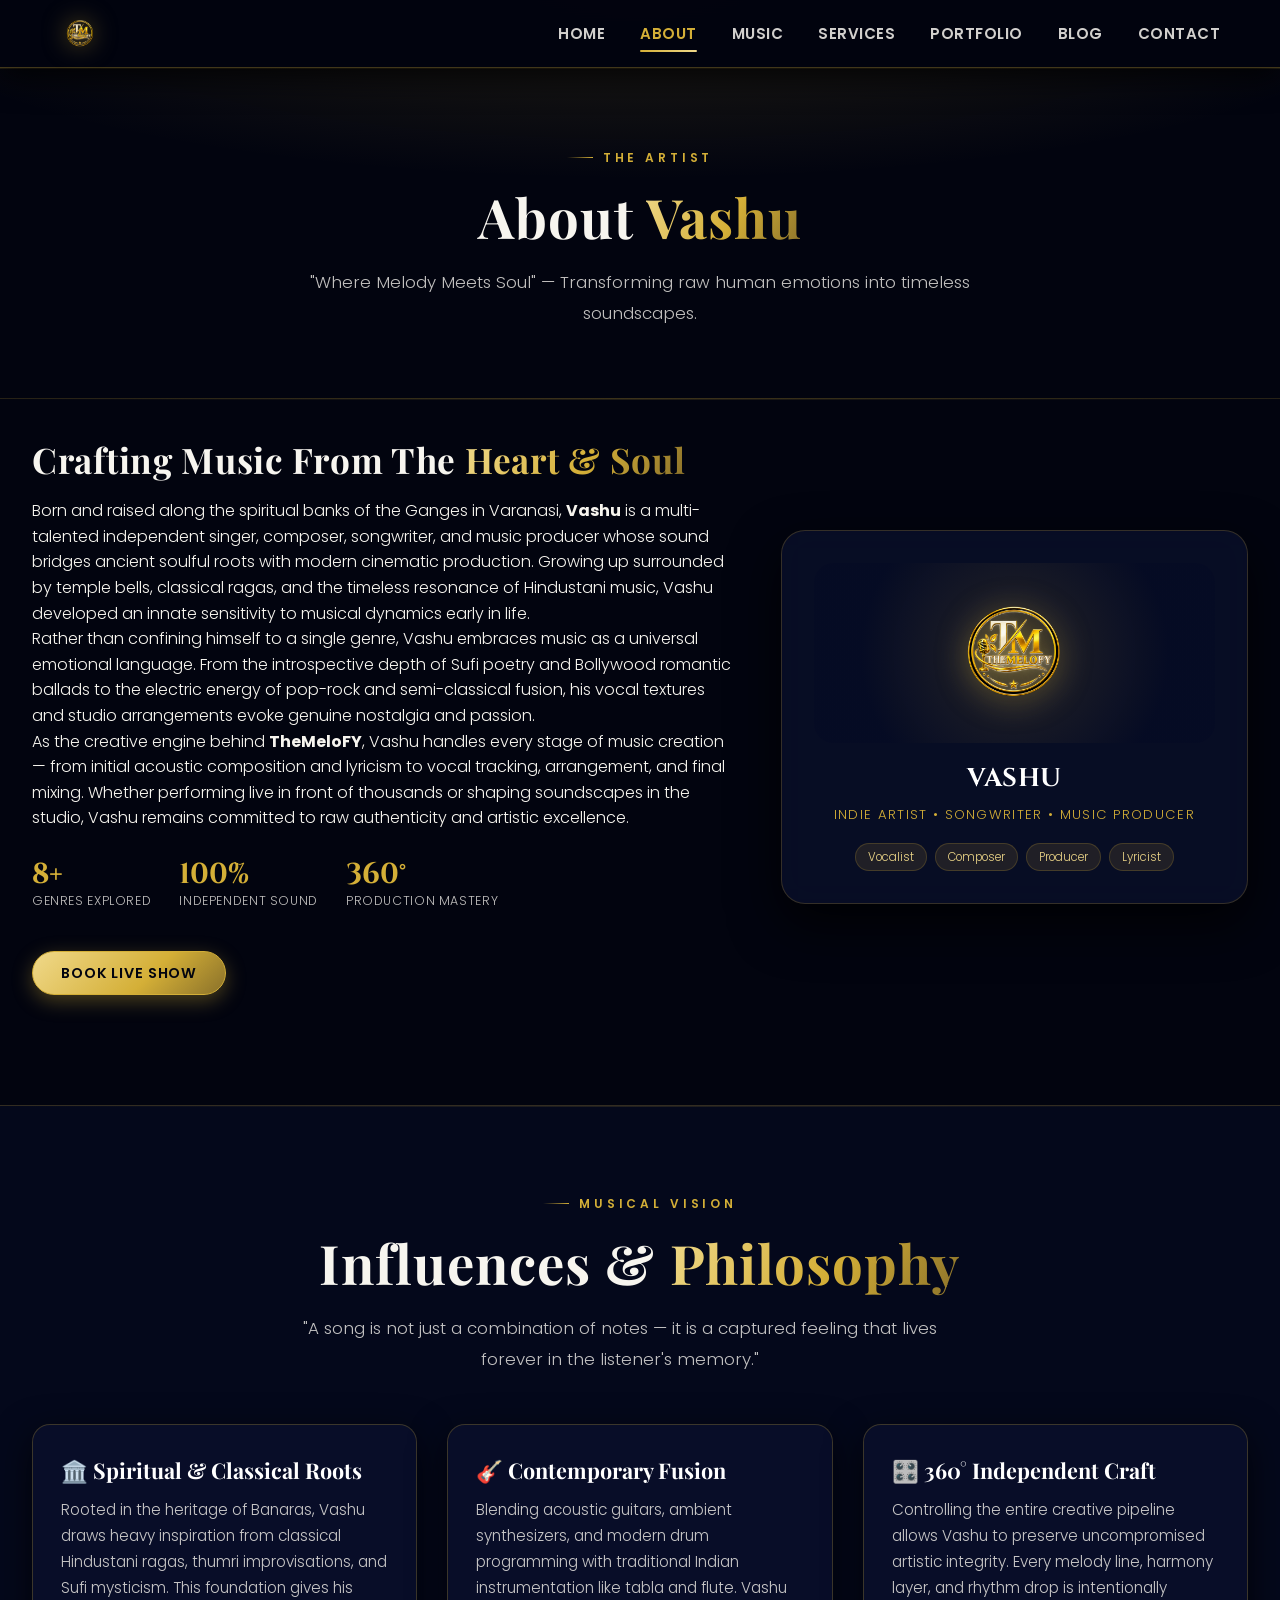
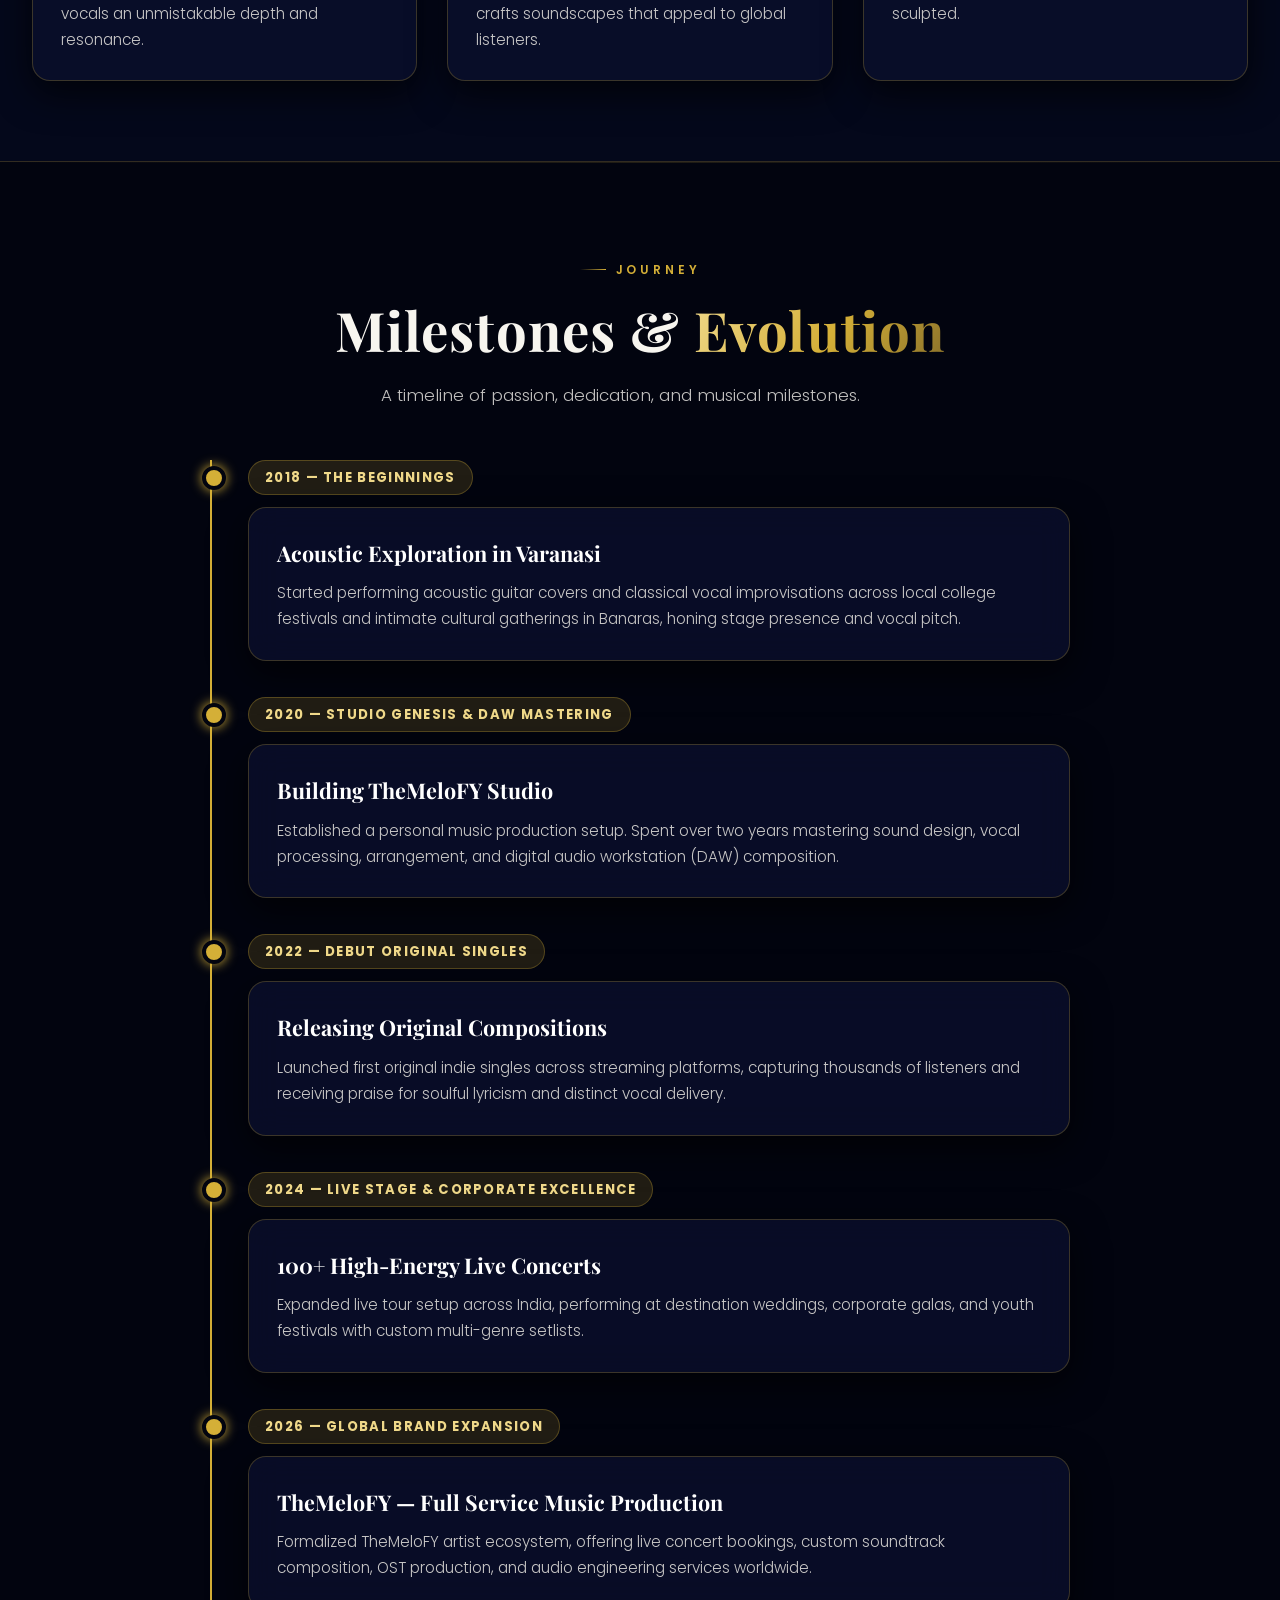
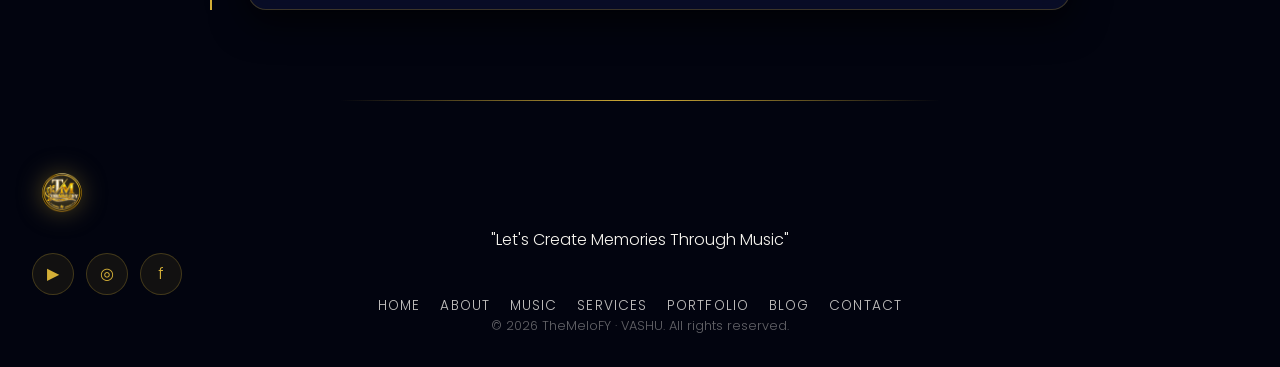
==== commit 8ce50f4e: "refactor: Remove all photo images across site and replace with modern gold icons and luxury showcase" ====
--- a/about.html
+++ b/about.html
@@ -9,7 +9,7 @@
         content="Discover Vashu — Singer, Songwriter, Composer & Music Producer from Varanasi. Explore his musical evolution, spiritual influences, milestone timeline, and studio production philosophy.">
     <meta property="og:title" content="About Vashu — TheMeloFY | Artist Journey & Philosophy">
     <meta property="og:description" content="Discover Vashu — Singer, Songwriter, Composer & Music Producer. Explore his musical evolution and spiritual influences.">
-    <meta property="og:image" content="vashu-profile.jpg">
+    <meta property="og:image" content="themelofy-logo-transparent.png">
     <link rel="preconnect" href="https://fonts.googleapis.com">
     <link rel="preconnect" href="https://fonts.gstatic.com" crossorigin>
     <link
--- a/style.css
+++ b/style.css
@@ -9,6 +9,7 @@
     --gold: #D4AF37;
     --gold-soft: #f0d98a;
     --gold-dim: #8a712a;
+    --gold-glow: rgba(212, 175, 55, 0.4);
     --white: #f7f5ef;
     --text-soft: rgba(247, 245, 239, 0.78);
     --glass: rgba(212, 175, 55, 0.06);
@@ -417,6 +418,43 @@
     background: radial-gradient(circle at 50% 30%, rgba(212, 175, 55, 0.15) 0%, rgba(5, 11, 36, 0.98) 70%, #02040f 100%);
 }
 
+/* --- Floating Gold Particles (CSS-only) --- */
+.hero-particles {
+    position: absolute;
+    inset: 0;
+    z-index: 1;
+    pointer-events: none;
+    overflow: hidden;
+}
+
+.hero-particles span {
+    position: absolute;
+    display: block;
+    width: var(--size, 4px);
+    height: var(--size, 4px);
+    background: radial-gradient(circle, var(--gold-soft), transparent 70%);
+    border-radius: 50%;
+    opacity: 0;
+    animation: floatParticle var(--duration, 8s) var(--delay, 0s) ease-in-out infinite;
+}
+
+@keyframes floatParticle {
+    0% {
+        opacity: 0;
+        transform: translateY(100vh) scale(0);
+    }
+    10% {
+        opacity: var(--peak-opacity, 0.6);
+    }
+    90% {
+        opacity: var(--peak-opacity, 0.6);
+    }
+    100% {
+        opacity: 0;
+        transform: translateY(-20vh) scale(1);
+    }
+}
+
 .hero-bars {
     position: absolute;
     bottom: 0;
@@ -456,6 +494,7 @@
     align-items: center;
 }
 
+/* --- Staggered Hero Entry Animations --- */
 .hero-kicker {
     font-family: 'Poppins', sans-serif;
     letter-spacing: 0.35em;
@@ -467,7 +506,8 @@
     display: inline-flex;
     align-items: center;
     gap: 12px;
-    opacity: 1;
+    opacity: 0;
+    animation: heroFadeUp 1s 0.3s cubic-bezier(0.16, 1, 0.3, 1) forwards;
 }
 
 .hero-kicker::before,
@@ -489,11 +529,18 @@
     line-height: 1;
     margin-bottom: 14px;
     background: linear-gradient(135deg, #ffffff 0%, #f7f5ef 45%, var(--gold-soft) 100%);
+    background-size: 200% 200%;
     -webkit-background-clip: text;
     background-clip: text;
     color: transparent;
-    text-shadow: 0 10px 30px rgba(0, 0, 0, 0.6);
-    opacity: 1;
+    opacity: 0;
+    animation: heroFadeUp 1s 0.5s cubic-bezier(0.16, 1, 0.3, 1) forwards,
+               heroNameShimmer 6s 1.5s ease-in-out infinite;
+}
+
+@keyframes heroNameShimmer {
+    0%, 100% { background-position: 0% 50%; }
+    50% { background-position: 100% 50%; }
 }
 
 .hero-role {
@@ -504,7 +551,8 @@
     letter-spacing: 0.15em;
     text-transform: uppercase;
     margin-bottom: 18px;
-    opacity: 1;
+    opacity: 0;
+    animation: heroFadeUp 1s 0.7s cubic-bezier(0.16, 1, 0.3, 1) forwards;
 }
 
 .hero-tagline {
@@ -514,7 +562,8 @@
     font-style: italic;
     font-weight: 500;
     margin-bottom: 16px;
-    opacity: 1;
+    opacity: 0;
+    animation: heroFadeUp 1s 0.9s cubic-bezier(0.16, 1, 0.3, 1) forwards;
 }
 
 .hero-desc {
@@ -524,7 +573,8 @@
     max-width: 640px;
     margin-bottom: 36px;
     font-weight: 300;
-    opacity: 1;
+    opacity: 0;
+    animation: heroFadeUp 1s 1.1s cubic-bezier(0.16, 1, 0.3, 1) forwards;
 }
 
 .hero-ctas {
@@ -533,9 +583,38 @@
     align-items: center;
     justify-content: center;
     flex-wrap: wrap;
-    opacity: 1;
-}
-
+    opacity: 0;
+    animation: heroFadeUp 1s 1.3s cubic-bezier(0.16, 1, 0.3, 1) forwards;
+}
+
+/* Hero CTA pulse glow */
+.hero-ctas .btn-gold {
+    animation: heroFadeUp 1s 1.3s cubic-bezier(0.16, 1, 0.3, 1) forwards,
+               btnPulseGlow 3s 2.5s ease-in-out infinite;
+    opacity: 0;
+}
+
+@keyframes heroFadeUp {
+    from {
+        opacity: 0;
+        transform: translateY(30px);
+    }
+    to {
+        opacity: 1;
+        transform: translateY(0);
+    }
+}
+
+@keyframes btnPulseGlow {
+    0%, 100% {
+        box-shadow: 0 6px 20px rgba(212, 175, 55, 0.35);
+    }
+    50% {
+        box-shadow: 0 6px 36px rgba(212, 175, 55, 0.65), 0 0 60px rgba(212, 175, 55, 0.2);
+    }
+}
+
+/* --- Scroll Cue Enhanced --- */
 .scroll-cue {
     position: absolute;
     bottom: 30px;
@@ -549,8 +628,24 @@
     font-size: 0.72rem;
     letter-spacing: 0.2em;
     text-transform: uppercase;
-    opacity: 0.7;
+    opacity: 0;
     z-index: 2;
+    animation: heroFadeUp 1s 1.8s cubic-bezier(0.16, 1, 0.3, 1) forwards;
+    transition: opacity 0.5s ease;
+}
+
+.scroll-cue.hidden {
+    opacity: 0 !important;
+}
+
+.scroll-cue .chevron {
+    display: block;
+    width: 16px;
+    height: 16px;
+    border-right: 2px solid var(--gold);
+    border-bottom: 2px solid var(--gold);
+    transform: rotate(45deg);
+    animation: scrollChevron 2s ease-in-out infinite;
 }
 
 .scroll-cue .line {
@@ -558,6 +653,11 @@
     height: 30px;
     background: linear-gradient(180deg, var(--gold), transparent);
     animation: scrollPulse 2s infinite;
+}
+
+@keyframes scrollChevron {
+    0%, 100% { transform: rotate(45deg) translateY(0); opacity: 1; }
+    50% { transform: rotate(45deg) translateY(6px); opacity: 0.4; }
 }
 
 @keyframes scrollPulse {
@@ -603,7 +703,11 @@
     width: 170px;
     height: 170px;
     border-radius: 50%;
-    background: radial-gradient(circle, #222 30%, #111 31%, #000 100%);
+    background: 
+        radial-gradient(circle at 50% 50%, transparent 28%, rgba(212, 175, 55, 0.08) 29%, transparent 30%),
+        radial-gradient(circle at 50% 50%, transparent 42%, rgba(212, 175, 55, 0.06) 43%, transparent 44%),
+        radial-gradient(circle at 50% 50%, transparent 56%, rgba(212, 175, 55, 0.04) 57%, transparent 58%),
+        radial-gradient(circle, #222 30%, #111 31%, #0a0a0a 100%);
     border: 6px solid rgba(212, 175, 55, 0.4);
     box-shadow: 0 12px 32px rgba(0, 0, 0, 0.9), 0 0 20px rgba(212, 175, 55, 0.2);
     display: flex;
@@ -611,11 +715,12 @@
     justify-content: center;
     margin-bottom: 24px;
     position: relative;
-    transition: transform 0.6s ease;
+    transition: transform 0.6s cubic-bezier(0.4, 0, 0.2, 1), box-shadow 0.4s ease;
 }
 
 .playing .vinyl-disc {
-    animation: spinVinyl 8s linear infinite;
+    animation: spinVinyl 4s linear infinite;
+    box-shadow: 0 12px 32px rgba(0, 0, 0, 0.9), 0 0 40px rgba(212, 175, 55, 0.35);
 }
 
 @keyframes spinVinyl {
@@ -752,10 +857,17 @@
     transition: all 0.3s ease;
 }
 
-.track-item-card:hover, .track-item-card.active-track {
-    background: rgba(212, 175, 55, 0.12);
-    border-color: rgba(212, 175, 55, 0.4);
+.track-item-card:hover {
+    background: rgba(212, 175, 55, 0.08);
+    border-color: rgba(212, 175, 55, 0.35);
     transform: translateX(6px);
+}
+
+.track-item-card.active-track {
+    background: rgba(212, 175, 55, 0.14);
+    border-color: rgba(212, 175, 55, 0.5);
+    transform: translateX(6px);
+    box-shadow: 0 0 24px rgba(212, 175, 55, 0.15), inset 0 0 0 1px rgba(212, 175, 55, 0.1);
 }
 
 .track-item-left {
@@ -833,11 +945,36 @@
     padding: 32px;
     text-align: center;
     box-shadow: 0 20px 50px rgba(0, 0, 0, 0.8);
-    transition: transform 0.4s ease;
+    transition: transform 0.4s ease, box-shadow 0.4s ease;
 }
 
 .profile-card:hover {
     transform: translateY(-6px);
+    box-shadow: 0 24px 60px rgba(0, 0, 0, 0.9), 0 0 40px rgba(212, 175, 55, 0.1);
+}
+
+/* Artist Profile Avatar Emblem */
+.profile-avatar-icon {
+    width: 140px;
+    height: 140px;
+    border-radius: 50%;
+    margin: 0 auto 16px;
+    background: radial-gradient(circle at 35% 35%, rgba(212, 175, 55, 0.25), rgba(5, 11, 36, 0.95));
+    border: 2px solid var(--gold);
+    display: flex;
+    align-items: center;
+    justify-content: center;
+    font-size: 3.2rem;
+    color: var(--gold);
+    box-shadow: 0 8px 32px rgba(212, 175, 55, 0.25), inset 0 0 25px rgba(212, 175, 55, 0.15);
+    transition: all 0.4s cubic-bezier(0.16, 1, 0.3, 1);
+}
+
+.profile-card:hover .profile-avatar-icon {
+    transform: scale(1.06) rotate(3deg);
+    box-shadow: 0 12px 48px rgba(212, 175, 55, 0.5), inset 0 0 30px rgba(212, 175, 55, 0.3);
+    border-color: #ffd700;
+    color: #ffffff;
 }
 
 .profile-inner h3 {
@@ -870,6 +1007,12 @@
     background: rgba(212, 175, 55, 0.12);
     color: var(--gold-soft);
     border: 1px solid rgba(212, 175, 55, 0.2);
+    transition: background 0.3s ease, color 0.3s ease;
+}
+
+.profile-badges span:hover {
+    background: rgba(212, 175, 55, 0.25);
+    color: #ffffff;
 }
 
 /* ==========================================================================
@@ -897,10 +1040,42 @@
     align-items: center;
 }
 
+/* Gradient shimmer border on hover */
+.genre-card-v2::before {
+    content: '';
+    position: absolute;
+    inset: -1px;
+    border-radius: 20px;
+    background: linear-gradient(135deg, transparent 30%, var(--gold) 50%, transparent 70%);
+    background-size: 300% 300%;
+    z-index: -1;
+    opacity: 0;
+    transition: opacity 0.5s ease;
+    animation: borderShimmer 3s linear infinite;
+}
+
+.genre-card-v2:hover::before {
+    opacity: 1;
+}
+
+.genre-card-v2::after {
+    content: '';
+    position: absolute;
+    inset: 1px;
+    border-radius: 19px;
+    background: var(--navy-card);
+    z-index: -1;
+}
+
+@keyframes borderShimmer {
+    0% { background-position: 0% 0%; }
+    100% { background-position: 300% 300%; }
+}
+
 .genre-card-v2:hover {
     transform: translateY(-8px);
-    border-color: rgba(212, 175, 55, 0.5);
-    box-shadow: 0 16px 40px rgba(0, 0, 0, 0.85);
+    border-color: transparent;
+    box-shadow: 0 16px 40px rgba(0, 0, 0, 0.85), 0 0 30px rgba(212, 175, 55, 0.12);
 }
 
 .genre-icon-wrap {
@@ -913,12 +1088,13 @@
     align-items: center;
     justify-content: center;
     margin-bottom: 20px;
-    transition: transform 0.4s ease;
+    transition: transform 0.4s ease, background 0.4s ease, box-shadow 0.4s ease;
 }
 
 .genre-card-v2:hover .genre-icon-wrap {
-    transform: scale(1.1) rotate(4deg);
-    background: rgba(212, 175, 55, 0.2);
+    transform: scale(1.12) rotate(6deg);
+    background: rgba(212, 175, 55, 0.22);
+    box-shadow: 0 4px 20px rgba(212, 175, 55, 0.2);
 }
 
 .genre-icon-wrap svg {
@@ -927,6 +1103,11 @@
     stroke: var(--gold);
     fill: none;
     stroke-width: 1.8;
+    transition: stroke 0.3s ease;
+}
+
+.genre-card-v2:hover .genre-icon-wrap svg {
+    stroke: var(--gold-soft);
 }
 
 .genre-card-v2 h4 {
@@ -934,6 +1115,11 @@
     font-size: 1.2rem;
     color: #ffffff;
     margin-bottom: 10px;
+    transition: color 0.3s ease;
+}
+
+.genre-card-v2:hover h4 {
+    color: var(--gold-soft);
 }
 
 .genre-card-v2 p {
@@ -961,13 +1147,34 @@
     display: flex;
     flex-direction: column;
     justify-content: space-between;
-    transition: transform 0.4s ease, border-color 0.4s ease, box-shadow 0.4s ease;
+    transition: transform 0.5s cubic-bezier(0.23, 1, 0.32, 1), border-color 0.4s ease, box-shadow 0.4s ease;
+    transform-style: preserve-3d;
+    perspective: 800px;
+    position: relative;
+    overflow: hidden;
+}
+
+/* Top gradient accent line */
+.svc-card-v2::before {
+    content: '';
+    position: absolute;
+    top: 0;
+    left: 0;
+    right: 0;
+    height: 3px;
+    background: linear-gradient(90deg, transparent, var(--gold), transparent);
+    opacity: 0;
+    transition: opacity 0.4s ease;
+}
+
+.svc-card-v2:hover::before {
+    opacity: 1;
 }
 
 .svc-card-v2:hover {
-    transform: translateY(-6px);
+    transform: translateY(-8px) rotateX(2deg);
     border-color: rgba(212, 175, 55, 0.45);
-    box-shadow: 0 20px 45px rgba(0, 0, 0, 0.8);
+    box-shadow: 0 24px 50px rgba(0, 0, 0, 0.85), 0 0 40px rgba(212, 175, 55, 0.08);
 }
 
 .svc-card-header {
@@ -1020,12 +1227,14 @@
     font-weight: 600;
     text-transform: uppercase;
     letter-spacing: 0.08em;
-    transition: gap 0.2s ease, color 0.2s ease;
+    transition: gap 0.35s cubic-bezier(0.16, 1, 0.3, 1), color 0.2s ease, transform 0.3s ease;
+    position: relative;
 }
 
 .svc-card-v2:hover .svc-footer-btn {
-    gap: 14px;
+    gap: 16px;
     color: #ffffff;
+    transform: translateX(4px);
 }
 
 /* ==========================================================================
@@ -1048,13 +1257,33 @@
     flex-direction: column;
     align-items: center;
     text-align: center;
-    transition: transform 0.4s ease, border-color 0.4s ease;
+    transition: transform 0.4s ease, border-color 0.4s ease, background 0.5s ease, box-shadow 0.4s ease;
     text-decoration: none;
+    position: relative;
+    overflow: hidden;
 }
 
 .social-card-v2:hover {
     transform: translateY(-8px);
-    border-color: rgba(212, 175, 55, 0.5);
+}
+
+/* Platform-specific hover gradients */
+.social-card-v2.youtube:hover {
+    background: linear-gradient(135deg, rgba(255, 0, 0, 0.12), rgba(10, 16, 44, 0.85));
+    border-color: rgba(255, 0, 0, 0.4);
+    box-shadow: 0 16px 40px rgba(255, 0, 0, 0.15);
+}
+
+.social-card-v2.instagram:hover {
+    background: linear-gradient(135deg, rgba(225, 48, 108, 0.12), rgba(131, 58, 180, 0.08), rgba(10, 16, 44, 0.85));
+    border-color: rgba(225, 48, 108, 0.4);
+    box-shadow: 0 16px 40px rgba(225, 48, 108, 0.15);
+}
+
+.social-card-v2.facebook:hover {
+    background: linear-gradient(135deg, rgba(24, 119, 242, 0.12), rgba(10, 16, 44, 0.85));
+    border-color: rgba(24, 119, 242, 0.4);
+    box-shadow: 0 16px 40px rgba(24, 119, 242, 0.15);
 }
 
 .social-svg-icon {
@@ -1065,11 +1294,20 @@
     align-items: center;
     justify-content: center;
     margin-bottom: 16px;
-    transition: transform 0.4s ease;
+    transition: transform 0.4s cubic-bezier(0.34, 1.56, 0.64, 1);
 }
 
 .social-card-v2:hover .social-svg-icon {
     transform: scale(1.15);
+    animation: iconBounce 0.6s ease;
+}
+
+@keyframes iconBounce {
+    0% { transform: scale(1); }
+    40% { transform: scale(1.25); }
+    60% { transform: scale(1.1); }
+    80% { transform: scale(1.18); }
+    100% { transform: scale(1.15); }
 }
 
 .social-card-v2.youtube .social-svg-icon { background: rgba(255, 0, 0, 0.15); border: 1px solid rgba(255, 0, 0, 0.3); }
@@ -1084,7 +1322,12 @@
     font-size: 1.1rem;
     color: #ffffff;
     margin-bottom: 4px;
-}
+    transition: color 0.3s ease;
+}
+
+.social-card-v2.youtube:hover h4 { color: #FF4444; }
+.social-card-v2.instagram:hover h4 { color: #E1306C; }
+.social-card-v2.facebook:hover h4 { color: #4599FF; }
 
 .social-card-v2 span {
     font-size: 0.82rem;
@@ -1095,36 +1338,60 @@
    FOOTER & FLOATING BUTTONS
    ========================================================================== */
 footer {
-    padding: 60px 0 30px;
+    padding: 70px 0 30px;
     background: #02040f;
-    border-top: 1px solid rgba(212, 175, 55, 0.15);
+    position: relative;
     text-align: center;
 }
 
-.footer-social {
-    display: flex;
-    justify-content: center;
-    gap: 16px;
-    margin: 20px 0;
-}
-
-.footer-social a {
-    width: 40px;
-    height: 40px;
-    border-radius: 50%;
-    background: rgba(212, 175, 55, 0.1);
-    border: 1px solid rgba(212, 175, 55, 0.25);
+/* Gold gradient divider line */
+footer::before {
+    content: '';
+    position: absolute;
+    top: 0;
+    left: 50%;
+    transform: translateX(-50%);
+    width: min(600px, 80%);
+    height: 1px;
+    background: linear-gradient(90deg, transparent, var(--gold), transparent);
+}
+
+.footer-grid {
+    display: grid;
+    grid-template-columns: 1fr 1.5fr 1fr;
+    gap: 40px;
+    align-items: start;
+    text-align: left;
+    margin-bottom: 40px;
+}
+
+.footer-brand {
+    display: flex;
+    flex-direction: column;
+    align-items: flex-start;
+}
+
+.footer-brand .tag {
+    font-family: 'Playfair Display', serif;
+    font-style: italic;
+    color: var(--text-soft);
+    font-size: 0.9rem;
+    margin-top: 12px;
+    line-height: 1.6;
+}
+
+.footer-links-section {
+    text-align: center;
+}
+
+.footer-links-title {
+    font-family: 'Poppins', sans-serif;
+    font-size: 0.72rem;
+    font-weight: 700;
+    letter-spacing: 0.2em;
+    text-transform: uppercase;
     color: var(--gold);
-    display: flex;
-    align-items: center;
-    justify-content: center;
-    transition: transform 0.3s ease, background 0.3s ease;
-}
-
-.footer-social a:hover {
-    transform: scale(1.15);
-    background: var(--gold);
-    color: var(--navy-deep);
+    margin-bottom: 16px;
 }
 
 .footer-nav {
@@ -1132,7 +1399,7 @@
     justify-content: center;
     gap: 20px;
     flex-wrap: wrap;
-    margin-bottom: 24px;
+    margin-bottom: 0;
 }
 
 .footer-nav a {
@@ -1140,11 +1407,51 @@
     color: var(--text-soft);
     text-transform: uppercase;
     letter-spacing: 0.08em;
-    transition: color 0.2s ease;
+    transition: color 0.2s ease, transform 0.2s ease;
+    position: relative;
 }
 
 .footer-nav a:hover {
     color: var(--gold);
+    transform: translateY(-1px);
+}
+
+.footer-social-section {
+    display: flex;
+    flex-direction: column;
+    align-items: flex-end;
+}
+
+.footer-social {
+    display: flex;
+    gap: 12px;
+    margin: 0;
+}
+
+.footer-social a {
+    width: 42px;
+    height: 42px;
+    border-radius: 50%;
+    background: rgba(212, 175, 55, 0.08);
+    border: 1px solid rgba(212, 175, 55, 0.25);
+    color: var(--gold);
+    display: flex;
+    align-items: center;
+    justify-content: center;
+    transition: transform 0.3s ease, background 0.3s ease, box-shadow 0.3s ease;
+}
+
+.footer-social a:hover {
+    transform: scale(1.15) translateY(-2px);
+    background: var(--gold);
+    color: var(--navy-deep);
+    box-shadow: 0 4px 16px rgba(212, 175, 55, 0.3);
+}
+
+.footer-bottom {
+    border-top: 1px solid rgba(212, 175, 55, 0.1);
+    padding-top: 24px;
+    text-align: center;
 }
 
 .copyright {
@@ -1464,49 +1771,57 @@
     position: relative;
     border-radius: 18px;
     overflow: hidden;
-    height: 260px;
+    height: 220px;
     border: 1px solid var(--glass-border);
     cursor: pointer;
     box-shadow: 0 10px 30px rgba(0, 0, 0, 0.7);
-}
-
-.gallery-item img {
-    width: 100%;
-    height: 100%;
-    object-fit: cover;
-    transition: transform 0.5s ease;
-}
-
-.gallery-item:hover img {
-    transform: scale(1.08);
-}
-
-.gallery-overlay {
-    position: absolute;
-    inset: 0;
-    background: linear-gradient(180deg, transparent 40%, rgba(2, 4, 15, 0.95) 100%);
+    background: linear-gradient(145deg, rgba(16, 26, 68, 0.5), rgba(5, 11, 36, 0.95));
     display: flex;
     flex-direction: column;
-    justify-content: flex-end;
-    padding: 20px;
-    opacity: 0;
-    transition: opacity 0.3s ease;
-}
-
-.gallery-item:hover .gallery-overlay {
-    opacity: 1;
-}
-
-.gallery-overlay h4 {
-    font-family: 'Playfair Display', serif;
-    font-size: 1.1rem;
+    justify-content: space-between;
+    padding: 24px;
+    transition: all 0.4s cubic-bezier(0.16, 1, 0.3, 1);
+}
+
+.gallery-item:hover {
+    transform: translateY(-6px);
+    border-color: var(--gold-border);
+    box-shadow: 0 16px 45px rgba(0, 0, 0, 0.9), 0 0 30px rgba(212, 175, 55, 0.2);
+    background: linear-gradient(145deg, rgba(25, 40, 100, 0.6), rgba(5, 11, 36, 0.98));
+}
+
+.gallery-card-icon {
+    width: 56px;
+    height: 56px;
+    border-radius: 50%;
+    background: rgba(212, 175, 55, 0.1);
+    border: 1px solid var(--gold-border);
+    display: flex;
+    align-items: center;
+    justify-content: center;
+    font-size: 1.4rem;
+    color: var(--gold);
+    transition: all 0.4s ease;
+}
+
+.gallery-item:hover .gallery-card-icon {
+    transform: scale(1.1) rotate(5deg);
+    background: rgba(212, 175, 55, 0.25);
     color: #ffffff;
-    margin-bottom: 4px;
-}
-
-.gallery-overlay p {
-    font-size: 0.78rem;
+    box-shadow: 0 0 20px rgba(212, 175, 55, 0.4);
+}
+
+.gallery-card-info h5 {
+    font-family: 'Cinzel', serif;
+    font-size: 1.15rem;
+    color: #ffffff;
+    margin-bottom: 6px;
+}
+
+.gallery-card-info span {
+    font-size: 0.82rem;
     color: var(--gold-soft);
+    display: block;
 }
 
 /* ==========================================================================
@@ -2088,6 +2403,55 @@
     color: var(--text-soft);
     line-height: 1.7;
     margin-bottom: 16px;
+}
+
+/* ==========================================================================
+   GLOBAL MICRO-ANIMATIONS & POLISH
+   ========================================================================== */
+
+/* Section gradient separators */
+section + section::before {
+    content: '';
+    display: block;
+    width: 100%;
+    height: 1px;
+    background: linear-gradient(90deg, transparent, rgba(212, 175, 55, 0.15), transparent);
+    position: absolute;
+    top: 0;
+    left: 0;
+}
+
+/* Smooth reveal with stagger for grid children */
+.reveal.in {
+    transition-timing-function: cubic-bezier(0.16, 1, 0.3, 1);
+}
+
+/* Consistent interactive focus states */
+.btn:focus-visible,
+.social-card-v2:focus-visible,
+.genre-card-v2:focus-visible,
+.svc-card-v2:focus-visible,
+.track-item-card:focus-visible {
+    outline: 2px solid var(--gold);
+    outline-offset: 3px;
+}
+
+/* Smooth link underline for all navigable elements */
+a:focus-visible {
+    outline: 2px solid var(--gold-soft);
+    outline-offset: 2px;
+    border-radius: 4px;
+}
+
+/* Stats counter animation */
+.about-stats b {
+    display: inline-block;
+    transition: transform 0.4s ease;
+}
+
+.about-stats div:hover b {
+    transform: scale(1.1);
+    color: var(--gold-soft);
 }
 
 /* ==========================================================================
@@ -2259,6 +2623,26 @@
     }
 }
 
+@media (max-width: 768px) {
+    .footer-grid {
+        grid-template-columns: 1fr;
+        text-align: center;
+        gap: 30px;
+    }
+
+    .footer-brand {
+        align-items: center;
+    }
+
+    .footer-social-section {
+        align-items: center;
+    }
+
+    .footer-nav {
+        justify-content: center;
+    }
+}
+
 @media (max-width: 480px) {
     .hero-ctas {
         flex-direction: column;
@@ -2273,4 +2657,10 @@
         width: 100%;
         max-width: 100%;
     }
-}
+
+    .profile-avatar-icon {
+        width: 120px;
+        height: 120px;
+        font-size: 2.6rem;
+    }
+}
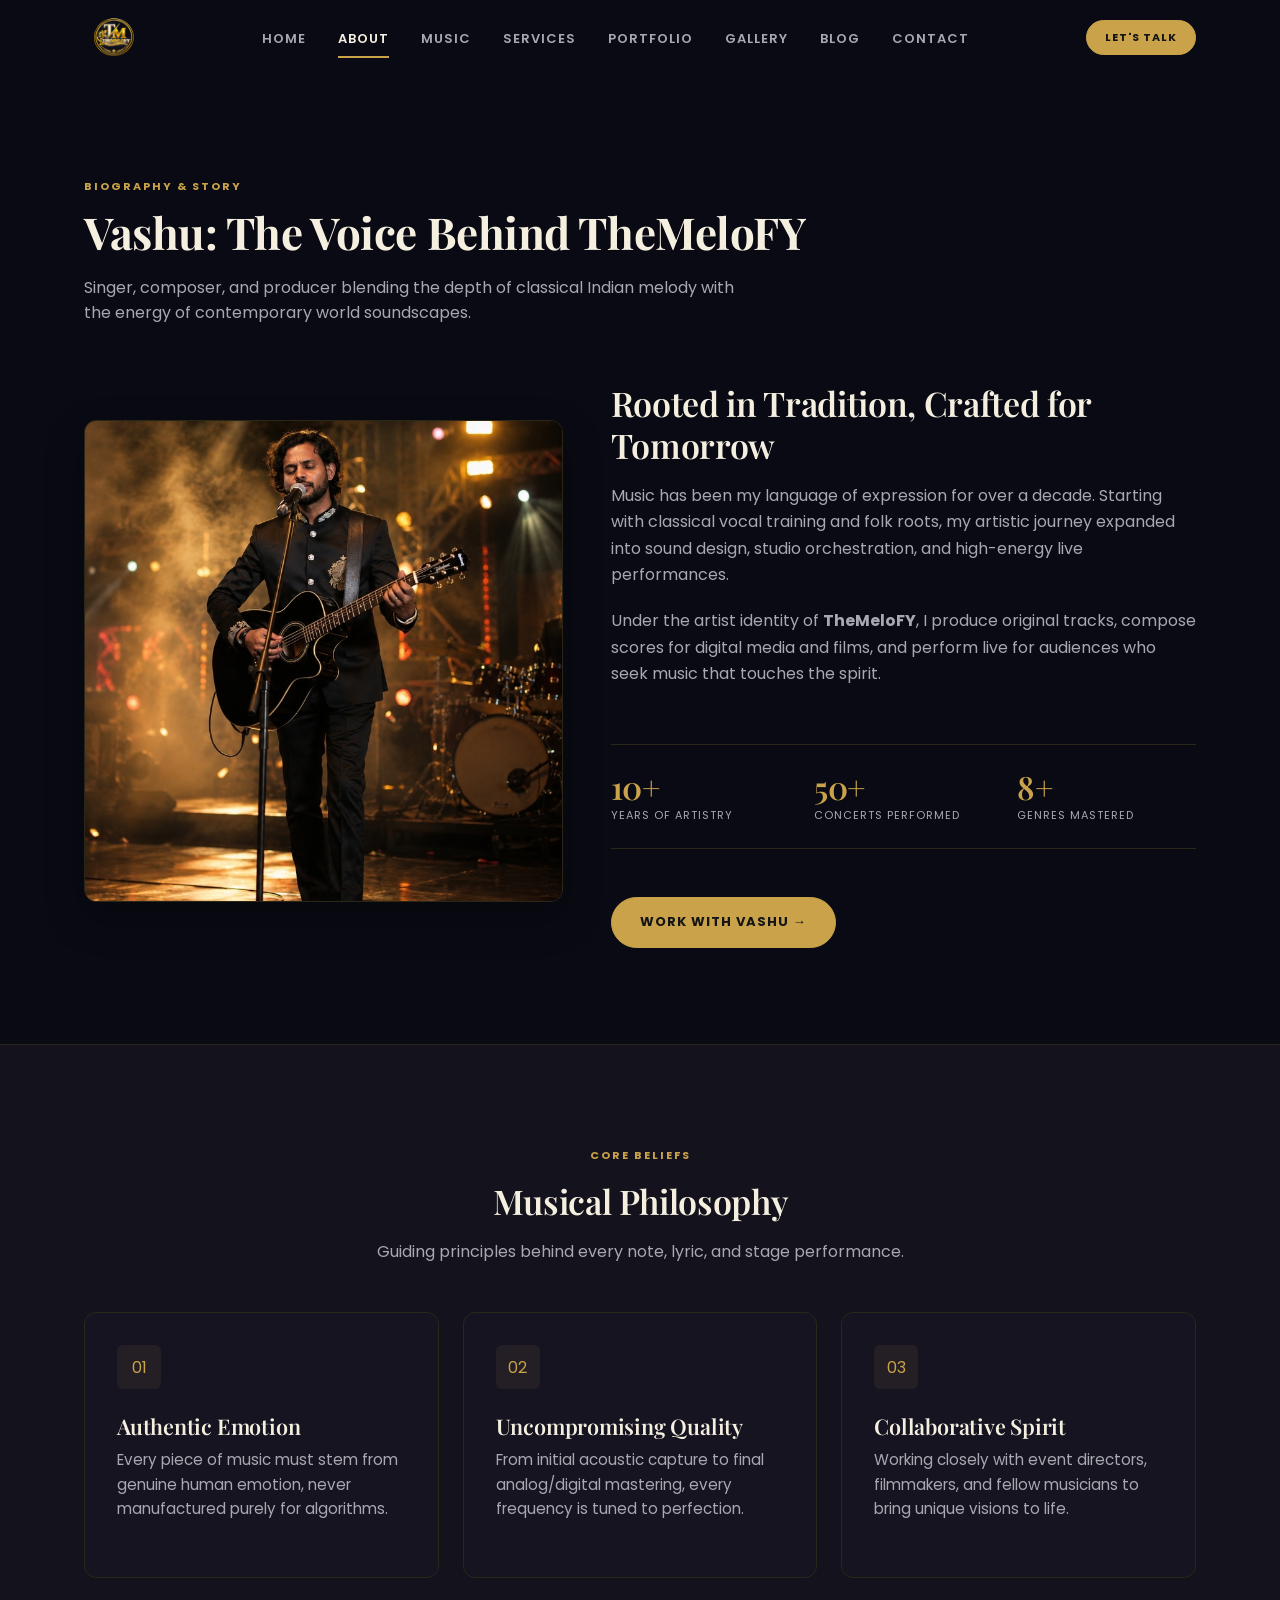
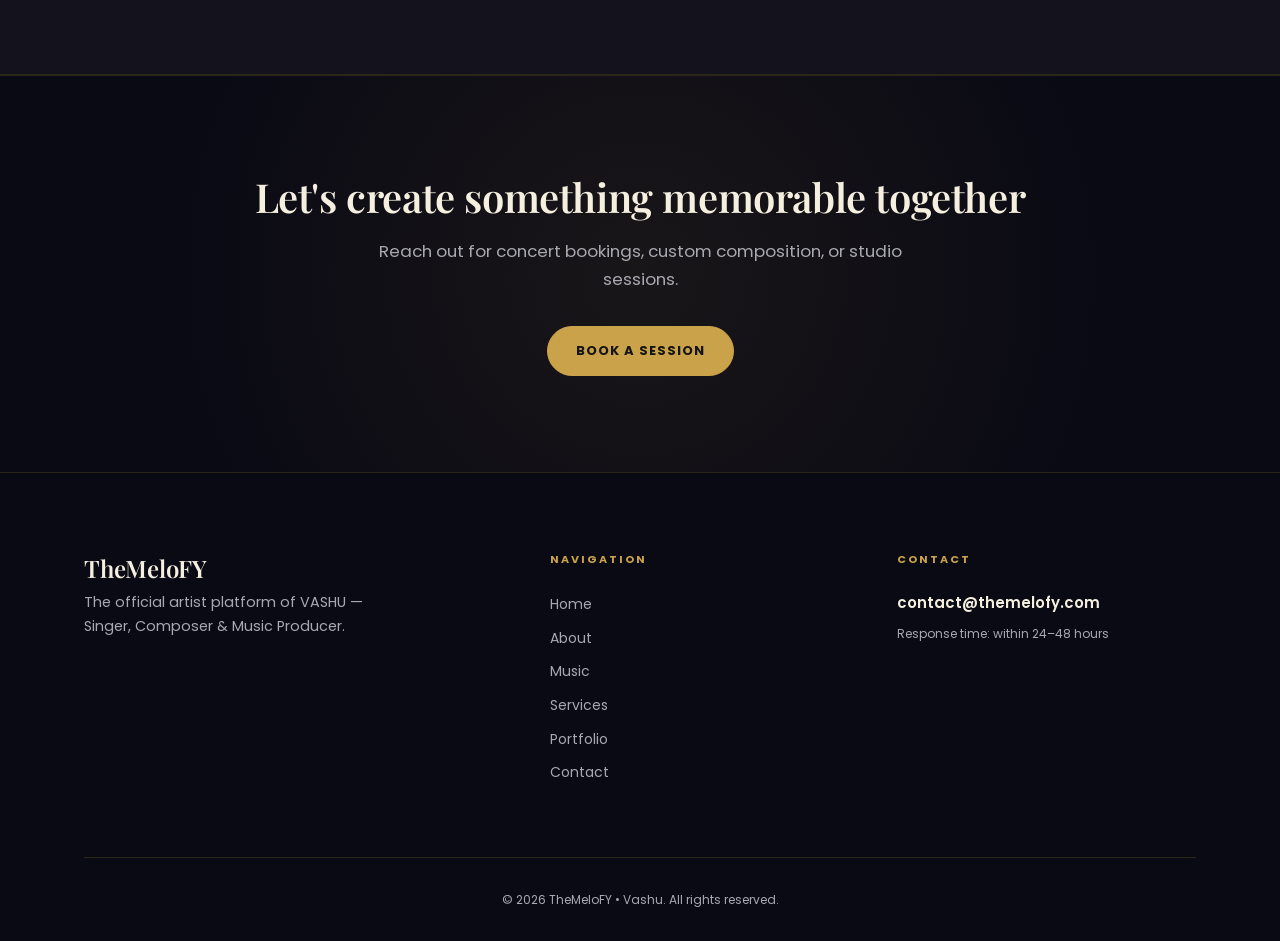
==== commit 77e77895: "Themelofy Premium Website Redesign (v1.0 Blueprint) - about.html" ====
--- a/about.html
+++ b/about.html
@@ -1,314 +1,212 @@
 <!DOCTYPE html>
 <html lang="en">
-
 <head>
-    <meta charset="UTF-8">
-    <meta name="viewport" content="width=device-width, initial-scale=1.0">
-    <title>About Vashu — TheMeloFY | Artist Bio, Journey & Music Philosophy</title>
-    <meta name="description"
-        content="Discover Vashu — Singer, Songwriter, Composer & Music Producer from Varanasi. Explore his musical evolution, spiritual influences, milestone timeline, and studio production philosophy.">
-    <meta property="og:title" content="About Vashu — TheMeloFY | Artist Journey & Philosophy">
-    <meta property="og:description" content="Discover Vashu — Singer, Songwriter, Composer & Music Producer. Explore his musical evolution and spiritual influences.">
-    <meta property="og:image" content="themelofy-logo-transparent.png">
-    <link rel="preconnect" href="https://fonts.googleapis.com">
-    <link rel="preconnect" href="https://fonts.gstatic.com" crossorigin>
-    <link
-        href="https://fonts.googleapis.com/css2?family=Cinzel:wght@400;500;600;700;800;900&family=Playfair+Display:ital,wght@0,500;0,600;0,700;0,800;1,500&family=Poppins:wght@300;400;500;600;700&display=swap"
-        rel="stylesheet">
-    <link rel="stylesheet" href="style.css?v=15">
-    <style>
-        .timeline-wrap {
-            position: relative !important;
-            max-width: 860px !important;
-            margin: 50px auto 0 !important;
-            padding-left: 36px !important;
-            border-left: 2px solid #D4AF37 !important;
-            display: flex !important;
-            flex-direction: column !important;
-            gap: 36px !important;
-        }
-
-        .timeline-item {
-            position: relative !important;
-        }
-
-        .timeline-item::before {
-            content: '' !important;
-            position: absolute !important;
-            left: -46px !important;
-            top: 6px !important;
-            width: 16px !important;
-            height: 16px !important;
-            border-radius: 50% !important;
-            background: #D4AF37 !important;
-            border: 4px solid #02040f !important;
-            box-shadow: 0 0 12px #D4AF37 !important;
-        }
-
-        .timeline-year {
-            display: inline-block !important;
-            font-size: 0.82rem !important;
-            font-weight: 700 !important;
-            letter-spacing: 0.1em !important;
-            text-transform: uppercase !important;
-            color: #f0d98a !important;
-            background: rgba(212, 175, 55, 0.15) !important;
-            border: 1px solid rgba(212, 175, 55, 0.3) !important;
-            padding: 6px 16px !important;
-            border-radius: 50px !important;
-            margin-bottom: 12px !important;
-        }
-
-        .timeline-card {
-            background: rgba(10, 16, 44, 0.8) !important;
-            backdrop-filter: blur(16px) !important;
-            border: 1px solid rgba(212, 175, 55, 0.25) !important;
-            border-radius: 18px !important;
-            padding: 28px !important;
-            box-shadow: 0 12px 36px rgba(0, 0, 0, 0.7) !important;
-            transition: transform 0.3s ease, border-color 0.3s ease !important;
-        }
-
-        .timeline-card:hover {
-            transform: translateY(-4px) !important;
-            border-color: #D4AF37 !important;
-        }
-
-        .timeline-card h4 {
-            font-family: 'Playfair Display', serif !important;
-            font-size: 1.35rem !important;
-            color: #ffffff !important;
-            margin-bottom: 10px !important;
-        }
-
-        .timeline-card p {
-            font-size: 0.95rem !important;
-            color: rgba(247, 245, 239, 0.8) !important;
-            line-height: 1.7 !important;
-        }
-    </style>
+  <meta charset="UTF-8">
+  <meta name="viewport" content="width=device-width, initial-scale=1.0">
+  <title>About Vashu — Singer • Composer • Music Producer | TheMeloFY</title>
+  <meta name="description" content="Discover the story, musical philosophy, and creative journey of Vashu — an independent singer, composer, and music producer based in India.">
+  
+  <link rel="preconnect" href="https://fonts.googleapis.com">
+  <link rel="preconnect" href="https://fonts.gstatic.com" crossorigin>
+  <link href="https://fonts.googleapis.com/css2?family=Playfair+Display:ital,wght@0,500;0,600;0,700;1,500&family=Poppins:wght@300;400;500;600;700&display=swap" rel="stylesheet">
+  
+  <link rel="stylesheet" href="style.css">
 </head>
-
 <body>
-    <div id="scrollProgress"></div>
-
-    <!-- ================= NAV ================= -->
-    <header id="siteHeader" class="scrolled">
-        <nav class="wrap">
-            <a href="index.html" class="logo-brand" aria-label="TheMeloFY Home">
-                <img src="themelofy-logo-transparent.png" alt="TheMeloFY Logo" class="logo-img">
-            </a>
-            <ul class="nav-links" id="navLinks">
-                <li><a href="index.html">Home</a></li>
-                <li><a href="about.html" class="active">About</a></li>
-                <li><a href="music.html">Music</a></li>
-                <li><a href="services.html">Services</a></li>
-                <li><a href="portfolio.html">Portfolio</a></li>
-                <li><a href="blog.html">Blog</a></li>
-                <li><a href="contact.html">Contact</a></li>
-            </ul>
-            <div class="burger" id="burger"><span></span><span></span><span></span></div>
-        </nav>
-    </header>
-
-    <!-- ================= PAGE HEADER ================= -->
-    <section class="page-header">
-        <div class="wrap">
-            <div class="eyebrow">The Artist</div>
-            <h1 class="section-title">About <em>Vashu</em></h1>
-            <p class="section-sub" style="margin: 0 auto;">"Where Melody Meets Soul" — Transforming raw human emotions into timeless soundscapes.</p>
-        </div>
-    </section>
-
-    <!-- ================= ABOUT MAIN BIO ================= -->
-    <section class="about" style="padding-top: 40px;">
-        <div class="wrap about-grid">
-            <div class="about-text reveal">
-                <h2 class="section-title" style="font-size: 2.2rem;">Crafting Music From The <em>Heart & Soul</em></h2>
-                <p>Born and raised along the spiritual banks of the Ganges in Varanasi, <strong>Vashu</strong> is a multi-talented independent singer, composer, songwriter, and music producer whose sound bridges ancient soulful roots with modern cinematic production. Growing up surrounded by temple bells, classical ragas, and the timeless resonance of Hindustani music, Vashu developed an innate sensitivity to musical dynamics early in life.</p>
-                <p>Rather than confining himself to a single genre, Vashu embraces music as a universal emotional language. From the introspective depth of Sufi poetry and Bollywood romantic ballads to the electric energy of pop-rock and semi-classical fusion, his vocal textures and studio arrangements evoke genuine nostalgia and passion.</p>
-                <p>As the creative engine behind <strong>TheMeloFY</strong>, Vashu handles every stage of music creation — from initial acoustic composition and lyricism to vocal tracking, arrangement, and final mixing. Whether performing live in front of thousands or shaping soundscapes in the studio, Vashu remains committed to raw authenticity and artistic excellence.</p>
-
-                <div class="about-stats">
-                    <div><b>8+</b><span>Genres Explored</span></div>
-                    <div><b>100%</b><span>Independent Sound</span></div>
-                    <div><b>360°</b><span>Production Mastery</span></div>
-                </div>
-
-                <div style="margin-top: 40px; display:flex; gap:16px; flex-wrap:wrap;">
-                    <a href="contact.html" class="btn btn-gold">Book Live Show</a>
-                </div>
+
+  <!-- HEADER -->
+  <header id="siteHeader">
+    <nav class="wrap">
+      <a href="index.html" class="logo-brand" aria-label="TheMeloFY Home">
+        <img src="themelofy-logo-transparent.png" alt="TheMeloFY Logo" class="logo-img">
+      </a>
+
+      <ul class="nav-links">
+        <li><a href="index.html">Home</a></li>
+        <li><a href="about.html" class="active">About</a></li>
+        <li><a href="music.html">Music</a></li>
+        <li><a href="services.html">Services</a></li>
+        <li><a href="portfolio.html">Portfolio</a></li>
+        <li><a href="gallery.html">Gallery</a></li>
+        <li><a href="blog.html">Blog</a></li>
+        <li><a href="contact.html">Contact</a></li>
+      </ul>
+
+      <div class="header-cta">
+        <a href="contact.html" class="btn btn-gold btn-sm">Let's Talk</a>
+      </div>
+
+      <div class="burger" id="burger" aria-label="Toggle Navigation">
+        <span></span><span></span><span></span>
+      </div>
+    </nav>
+  </header>
+
+  <!-- Mobile Drawer -->
+  <div class="mobile-drawer-overlay" id="drawerOverlay"></div>
+  <div class="mobile-nav-drawer" id="mobileDrawer">
+    <div>
+      <div style="display: flex; justify-content: space-between; align-items: center; margin-bottom: 2rem;">
+        <img src="themelofy-logo-transparent.png" alt="TheMeloFY" style="height: 32px;">
+        <button id="drawerClose" style="font-size: 1.5rem; color: var(--cream);">&times;</button>
+      </div>
+      <ul style="display: flex; flex-direction: column; gap: 1.25rem;">
+        <li><a href="index.html" style="font-size: 1.1rem; color: var(--cream);">Home</a></li>
+        <li><a href="about.html" style="font-size: 1.1rem; color: var(--gold-primary); font-weight: 600;">About</a></li>
+        <li><a href="music.html" style="font-size: 1.1rem; color: var(--cream);">Music</a></li>
+        <li><a href="services.html" style="font-size: 1.1rem; color: var(--cream);">Services</a></li>
+        <li><a href="portfolio.html" style="font-size: 1.1rem; color: var(--cream);">Portfolio</a></li>
+        <li><a href="gallery.html" style="font-size: 1.1rem; color: var(--cream);">Gallery</a></li>
+        <li><a href="blog.html" style="font-size: 1.1rem; color: var(--cream);">Blog</a></li>
+        <li><a href="contact.html" style="font-size: 1.1rem; color: var(--cream);">Contact</a></li>
+      </ul>
+    </div>
+    <div style="margin-top: 2rem;">
+      <a href="contact.html" class="btn btn-gold" style="width: 100%;">Book a Session</a>
+    </div>
+  </div>
+
+  <main style="padding-top: var(--header-height-desktop);">
+    
+    <!-- MINIMAL INTRO HERO -->
+    <section class="section" style="padding-bottom: var(--space-6);">
+      <div class="wrap">
+        <span class="eyebrow">Biography & Story</span>
+        <h1 style="font-size: 2.75rem; margin-bottom: var(--space-2);">Vashu: The Voice Behind TheMeloFY</h1>
+        <p class="section-sub" style="max-width: 680px;">Singer, composer, and producer blending the depth of classical Indian melody with the energy of contemporary world soundscapes.</p>
+      </div>
+    </section>
+
+    <!-- CREATOR PROFILE STORY -->
+    <section class="section" style="padding-top: 0;">
+      <div class="wrap">
+        <div class="about-split-grid">
+          
+          <div class="about-portrait-card">
+            <img src="vashu-profile.jpg" alt="Vashu Portrait" class="about-portrait-img">
+          </div>
+
+          <div class="about-story-content">
+            <h2 class="section-title">Rooted in Tradition, Crafted for Tomorrow</h2>
+            <p style="margin-bottom: 1.25rem;">
+              Music has been my language of expression for over a decade. Starting with classical vocal training and folk roots, my artistic journey expanded into sound design, studio orchestration, and high-energy live performances.
+            </p>
+            <p style="margin-bottom: 1.5rem; color: var(--body-on-dark);">
+              Under the artist identity of <strong>TheMeloFY</strong>, I produce original tracks, compose scores for digital media and films, and perform live for audiences who seek music that touches the spirit.
+            </p>
+
+            <div class="stats-row-3">
+              <div class="stat-item">
+                <h4>10+</h4>
+                <p>Years of Artistry</p>
+              </div>
+              <div class="stat-item">
+                <h4>50+</h4>
+                <p>Concerts Performed</p>
+              </div>
+              <div class="stat-item">
+                <h4>8+</h4>
+                <p>Genres Mastered</p>
+              </div>
             </div>
 
-            <div class="profile-card reveal">
-                <div class="profile-inner">
-                    <div class="profile-img-wrap" style="background: radial-gradient(circle, rgba(212, 175, 55, 0.15) 0%, rgba(5, 11, 36, 0.9) 70%); border-radius: 20px; padding: 20px; display: flex; align-items: center; justify-content: center;">
-                        <img src="themelofy-logo-transparent.png" alt="TheMeloFY Logo" style="width: 140px; height: 140px; object-fit: contain; filter: drop-shadow(0 4px 15px rgba(212, 175, 55, 0.5));">
-                    </div>
-                    <h3>VASHU</h3>
-                    <span class="role">Indie Artist • Songwriter • Music Producer</span>
-                    <div class="profile-badges">
-                        <span>Vocalist</span><span>Composer</span><span>Producer</span><span>Lyricist</span>
-                    </div>
-                </div>
+            <div style="margin-top: 1rem;">
+              <a href="contact.html" class="btn btn-gold">Work With Vashu &rarr;</a>
             </div>
-        </div>
-    </section>
-
-    <!-- ================= PHILOSOPHY & INFLUENCES ================= -->
-    <section style="padding: 80px 0; background: rgba(5, 11, 36, 0.6); border-top: 1px solid var(--glass-border); border-bottom: 1px solid var(--glass-border);">
-        <div class="wrap">
-            <div class="reveal" style="text-align: center; max-width: 700px; margin: 0 auto 50px;">
-                <div class="eyebrow" style="justify-content: center;">Musical Vision</div>
-                <h2 class="section-title">Influences &amp; <em>Philosophy</em></h2>
-                <p class="section-sub">"A song is not just a combination of notes — it is a captured feeling that lives forever in the listener's memory."</p>
-            </div>
-
-            <div style="display: grid; grid-template-columns: repeat(auto-fit, minmax(300px, 1fr)); gap: 30px;">
-                <div class="timeline-card reveal">
-                    <h4 style="color: var(--gold); font-size: 1.2rem; margin-bottom: 12px;">🏛️ Spiritual & Classical Roots</h4>
-                    <p>Rooted in the heritage of Banaras, Vashu draws heavy inspiration from classical Hindustani ragas, thumri improvisations, and Sufi mysticism. This foundation gives his vocals an unmistakable depth and resonance.</p>
-                </div>
-                <div class="timeline-card reveal">
-                    <h4 style="color: var(--gold); font-size: 1.2rem; margin-bottom: 12px;">🎸 Contemporary Fusion</h4>
-                    <p>Blending acoustic guitars, ambient synthesizers, and modern drum programming with traditional Indian instrumentation like tabla and flute. Vashu crafts soundscapes that appeal to global listeners.</p>
-                </div>
-                <div class="timeline-card reveal">
-                    <h4 style="color: var(--gold); font-size: 1.2rem; margin-bottom: 12px;">🎛️ 360° Independent Craft</h4>
-                    <p>Controlling the entire creative pipeline allows Vashu to preserve uncompromised artistic integrity. Every melody line, harmony layer, and rhythm drop is intentionally sculpted.</p>
-                </div>
-            </div>
-        </div>
-    </section>
-
-    <!-- ================= MILESTONE TIMELINE ================= -->
-    <section style="padding: 90px 0;">
-        <div class="wrap">
-            <div class="reveal" style="text-align: center; max-width: 700px; margin: 0 auto;">
-                <div class="eyebrow" style="justify-content: center;">Journey</div>
-                <h2 class="section-title">Milestones &amp; <em>Evolution</em></h2>
-                <p class="section-sub">A timeline of passion, dedication, and musical milestones.</p>
-            </div>
-
-            <div class="timeline-wrap reveal">
-                <div class="timeline-item">
-                    <span class="timeline-year">2018 — The Beginnings</span>
-                    <div class="timeline-card">
-                        <h4>Acoustic Exploration in Varanasi</h4>
-                        <p>Started performing acoustic guitar covers and classical vocal improvisations across local college festivals and intimate cultural gatherings in Banaras, honing stage presence and vocal pitch.</p>
-                    </div>
-                </div>
-
-                <div class="timeline-item">
-                    <span class="timeline-year">2020 — Studio Genesis &amp; DAW Mastering</span>
-                    <div class="timeline-card">
-                        <h4>Building TheMeloFY Studio</h4>
-                        <p>Established a personal music production setup. Spent over two years mastering sound design, vocal processing, arrangement, and digital audio workstation (DAW) composition.</p>
-                    </div>
-                </div>
-
-                <div class="timeline-item">
-                    <span class="timeline-year">2022 — Debut Original Singles</span>
-                    <div class="timeline-card">
-                        <h4>Releasing Original Compositions</h4>
-                        <p>Launched first original indie singles across streaming platforms, capturing thousands of listeners and receiving praise for soulful lyricism and distinct vocal delivery.</p>
-                    </div>
-                </div>
-
-                <div class="timeline-item">
-                    <span class="timeline-year">2024 — Live Stage &amp; Corporate Excellence</span>
-                    <div class="timeline-card">
-                        <h4>100+ High-Energy Live Concerts</h4>
-                        <p>Expanded live tour setup across India, performing at destination weddings, corporate galas, and youth festivals with custom multi-genre setlists.</p>
-                    </div>
-                </div>
-
-                <div class="timeline-item">
-                    <span class="timeline-year">2026 — Global Brand Expansion</span>
-                    <div class="timeline-card">
-                        <h4>TheMeloFY — Full Service Music Production</h4>
-                        <p>Formalized TheMeloFY artist ecosystem, offering live concert bookings, custom soundtrack composition, OST production, and audio engineering services worldwide.</p>
-                    </div>
-                </div>
-            </div>
-        </div>
-    </section>
-
-    <!-- ================= FOOTER ================= -->
-    <footer>
-        <div class="wrap">
-            <a href="index.html" class="logo-brand" style="margin-bottom: 12px;" aria-label="TheMeloFY Home">
-                <img src="themelofy-logo-transparent.png" alt="TheMeloFY Logo" class="logo-img" style="width: 60px; height: 60px;">
-            </a>
-            <p class="tag">"Let's Create Memories Through Music"</p>
-            <div class="footer-social">
-                <a href="https://www.youtube.com/@VashuVibes07" target="_blank" rel="noopener" aria-label="YouTube">▶</a>
-                <a href="https://www.instagram.com/vashuvibes07" target="_blank" rel="noopener" aria-label="Instagram">◎</a>
-                <a href="https://www.facebook.com/share/1DPKRSBQF3/" target="_blank" rel="noopener" aria-label="Facebook">f</a>
-            </div>
-            <div class="footer-nav">
-                <a href="index.html">Home</a><a href="about.html">About</a><a href="music.html">Music</a>
-                <a href="services.html">Services</a><a href="portfolio.html">Portfolio</a>
-                <a href="blog.html">Blog</a><a href="contact.html">Contact</a>
-            </div>
-            <p class="copyright">© 2026 TheMeloFY · VASHU. All rights reserved.</p>
-        </div>
-    </footer>
-
-    <div class="totop" id="toTop">↑</div>
-
-    <script>
-        const progressBar = document.getElementById('scrollProgress');
-        window.addEventListener('scroll', () => {
-            const winScroll = document.documentElement.scrollTop || document.body.scrollTop;
-            const height = document.documentElement.scrollHeight - document.documentElement.clientHeight;
-            const scrolled = (winScroll / height) * 100;
-            if (progressBar) progressBar.style.width = scrolled + "%";
-        });
-
-        let isAudioPlaying = false;
-        function toggleGlobalAudio() {
-            const bar = document.getElementById('globalAudioBar');
-            const btn = document.getElementById('globalPlayBtn');
-            isAudioPlaying = !isAudioPlaying;
-            if (isAudioPlaying) {
-                bar.classList.add('playing');
-                btn.textContent = '⏸';
-            } else {
-                bar.classList.remove('playing');
-                btn.textContent = '▶';
-            }
-        }
-
-        const header = document.getElementById('siteHeader');
-        const toTop = document.getElementById('toTop');
-        window.addEventListener('scroll', () => {
-            toTop.classList.toggle('show', window.scrollY > 400);
-        });
-        toTop.addEventListener('click', () => window.scrollTo({ top: 0, behavior: 'smooth' }));
-
-        const burger = document.getElementById('burger');
-        const navLinks = document.getElementById('navLinks');
-        burger.addEventListener('click', () => {
-            navLinks.classList.toggle('open');
-            burger.classList.toggle('open');
-        });
-        navLinks.querySelectorAll('a').forEach(a => a.addEventListener('click', () => navLinks.classList.remove('open')));
-
-        const revealEls = document.querySelectorAll('.reveal');
-        const io = new IntersectionObserver((entries) => {
-            entries.forEach(e => {
-                if (e.isIntersecting) {
-                    e.target.classList.add('in');
-                    io.unobserve(e.target);
-                }
-            });
-        }, { threshold: 0.15 });
-        revealEls.forEach((el, i) => {
-            el.style.transitionDelay = (Math.min(i % 4, 3) * 0.08) + 's';
-            io.observe(el);
-        });
-    </script>
+          </div>
+
+        </div>
+      </div>
+    </section>
+
+    <!-- PHILOSOPHY / VALUES -->
+    <section class="section" style="background-color: var(--bg-surface); border-top: 1px solid var(--gold-border-dark); border-bottom: 1px solid var(--gold-border-dark);">
+      <div class="wrap">
+        <div class="section-header text-center">
+          <span class="eyebrow">Core Beliefs</span>
+          <h2 class="section-title">Musical Philosophy</h2>
+          <p class="section-sub">Guiding principles behind every note, lyric, and stage performance.</p>
+        </div>
+
+        <div class="services-grid-3col">
+          <div class="service-card">
+            <div class="service-icon-wrap">01</div>
+            <h3 class="service-title">Authentic Emotion</h3>
+            <p class="service-desc">Every piece of music must stem from genuine human emotion, never manufactured purely for algorithms.</p>
+          </div>
+
+          <div class="service-card">
+            <div class="service-icon-wrap">02</div>
+            <h3 class="service-title">Uncompromising Quality</h3>
+            <p class="service-desc">From initial acoustic capture to final analog/digital mastering, every frequency is tuned to perfection.</p>
+          </div>
+
+          <div class="service-card">
+            <div class="service-icon-wrap">03</div>
+            <h3 class="service-title">Collaborative Spirit</h3>
+            <p class="service-desc">Working closely with event directors, filmmakers, and fellow musicians to bring unique visions to life.</p>
+          </div>
+        </div>
+      </div>
+    </section>
+
+    <!-- FINAL CTA -->
+    <section class="final-cta-section">
+      <div class="wrap text-center">
+        <h2 class="final-cta-title">Let's create something memorable together</h2>
+        <p class="final-cta-desc">Reach out for concert bookings, custom composition, or studio sessions.</p>
+        <a href="contact.html" class="btn btn-gold">Book a Session</a>
+      </div>
+    </section>
+
+  </main>
+
+  <!-- FOOTER -->
+  <footer class="footer">
+    <div class="wrap">
+      <div class="footer-grid-3col">
+        <div>
+          <h3 class="footer-brand-title">TheMeloFY</h3>
+          <p class="footer-tagline">The official artist platform of VASHU — Singer, Composer & Music Producer.</p>
+        </div>
+        <div>
+          <h4 class="footer-heading">Navigation</h4>
+          <ul class="footer-nav-list">
+            <li><a href="index.html">Home</a></li>
+            <li><a href="about.html">About</a></li>
+            <li><a href="music.html">Music</a></li>
+            <li><a href="services.html">Services</a></li>
+            <li><a href="portfolio.html">Portfolio</a></li>
+            <li><a href="contact.html">Contact</a></li>
+          </ul>
+        </div>
+        <div>
+          <h4 class="footer-heading">Contact</h4>
+          <p style="font-size: 15px; color: var(--cream); font-weight: 600; margin-bottom: 0.5rem;">contact@themelofy.com</p>
+          <p style="font-size: 12px; color: var(--body-on-dark);">Response time: within 24–48 hours</p>
+        </div>
+      </div>
+      <div class="footer-copyright-line">&copy; 2026 TheMeloFY &bull; Vashu. All rights reserved.</div>
+    </div>
+  </footer>
+
+  <script>
+    const header = document.getElementById('siteHeader');
+    window.addEventListener('scroll', () => {
+      if (window.scrollY > 20) header.classList.add('scrolled');
+      else header.classList.remove('scrolled');
+    });
+
+    const burger = document.getElementById('burger');
+    const drawer = document.getElementById('mobileDrawer');
+    const overlay = document.getElementById('drawerOverlay');
+    const drawerClose = document.getElementById('drawerClose');
+
+    function openMenu() { drawer.classList.add('active'); overlay.classList.add('active'); }
+    function closeMenu() { drawer.classList.remove('active'); overlay.classList.remove('active'); }
+    if (burger) burger.addEventListener('click', openMenu);
+    if (drawerClose) drawerClose.addEventListener('click', closeMenu);
+    if (overlay) overlay.addEventListener('click', closeMenu);
+  </script>
 </body>
-
 </html>
--- a/style.css
+++ b/style.css
@@ -1,2666 +1,1121 @@
 /* ==========================================================================
-   THEMELOFY — VASHU | OFFICIAL ARTIST WEBSITE MASTER DESIGN SYSTEM (V6)
+   THEMELOFY (VASHU) — PREMIUM WEBSITE REDESIGN SPECIFICATION (v1.0)
+   Single Source of Truth: Themelofy Premium Website Redesign Blueprint
+   Dark + Gold Identity Strictly Preserved | Minimal, Clean, Spacious & Modern
    ========================================================================== */
 
+/* --------------------------------------------------------------------------
+   1. ROOT DESIGN TOKENS (8px Spacing System & Exact Brand Palette)
+   -------------------------------------------------------------------------- */
 :root {
-    --navy: #050B24;
-    --navy-deep: #02040f;
-    --navy-card: rgba(10, 16, 44, 0.75);
-    --gold: #D4AF37;
-    --gold-soft: #f0d98a;
-    --gold-dim: #8a712a;
-    --gold-glow: rgba(212, 175, 55, 0.4);
-    --white: #f7f5ef;
-    --text-soft: rgba(247, 245, 239, 0.78);
-    --glass: rgba(212, 175, 55, 0.06);
-    --glass-border: rgba(212, 175, 55, 0.22);
-    --maxw: 1320px;
-}
-
-* {
-    margin: 0;
-    padding: 0;
-    box-sizing: border-box;
+  /* Exact Colors from Specification */
+  --bg-dark: #0A0A14;
+  --bg-surface: #14121C;
+  --bg-card: #151420;
+  --bg-card-hover: #1A1826;
+  
+  --bg-light: #FFFFFF;
+  --bg-light-alt: #FDFDFB;
+  
+  --gold-primary: #C9A24A;
+  --gold-hover: #B8923E;
+  --gold-soft: #E8DCC0;
+  --gold-border-dark: #2a2718;
+  --gold-border-light: #E8DCC0;
+  --gold-subtle: rgba(201, 162, 74, 0.08);
+  --gold-focus-ring: rgba(201, 162, 74, 0.35);
+
+  --cream: #F5EFE0;
+  --ink: #5C5850;
+  --text-dark: #141414;
+  --body-on-dark: #A8A8B0;
+  --body-on-light: #8A8A8A;
+  --white: #FFFFFF;
+
+  /* Typography */
+  --font-serif: 'Playfair Display', Georgia, serif;
+  --font-sans: 'Poppins', 'Inter', -apple-system, BlinkMacSystemFont, 'Segoe UI', Roboto, sans-serif;
+
+  /* 8px Spacing Base Grid */
+  --space-1: 8px;
+  --space-2: 16px;
+  --space-3: 24px;
+  --space-4: 32px;
+  --space-5: 40px;
+  --space-6: 48px;
+  --space-7: 56px;
+  --space-8: 64px;
+  --space-10: 80px;
+  --space-12: 96px;
+  --space-14: 112px;
+
+  /* Layout */
+  --max-content-width: 1160px;
+  --header-height-desktop: 76px;
+  --header-height-mobile: 60px;
+
+  /* Component Radii */
+  --radius-sm: 6px;
+  --radius-card: 12px;
+  --radius-pill: 999px;
+
+  /* Restrained Motion & Transitions (180ms - 250ms ease-out) */
+  --transition-fast: 180ms ease-out;
+  --transition-normal: 250ms ease-out;
+}
+
+/* --------------------------------------------------------------------------
+   2. RESET & GLOBAL BASE STYLES
+   -------------------------------------------------------------------------- */
+*, *::before, *::after {
+  margin: 0;
+  padding: 0;
+  box-sizing: border-box;
 }
 
 html {
-    scroll-behavior: smooth;
+  scroll-behavior: smooth;
+  font-size: 16px;
 }
 
 body {
-    background: var(--navy-deep);
-    color: var(--white);
-    font-family: 'Poppins', sans-serif;
-    font-weight: 300;
-    overflow-x: hidden;
-    position: relative;
-    line-height: 1.6;
-}
-
-::selection {
-    background: var(--gold);
-    color: var(--navy-deep);
+  background-color: var(--bg-dark);
+  color: var(--body-on-dark);
+  font-family: var(--font-sans);
+  font-size: 16px;
+  font-weight: 400;
+  line-height: 1.6;
+  -webkit-font-smoothing: antialiased;
+  -moz-osx-font-smoothing: grayscale;
+  overflow-x: hidden;
+}
+
+img, svg, video {
+  display: block;
+  max-width: 100%;
 }
 
 a {
-    color: inherit;
-    text-decoration: none;
-}
-
-ul {
-    list-style: none;
-}
-
-img {
-    max-width: 100%;
-    display: block;
-}
-
-/* Reduced motion support */
-@media (prefers-reduced-motion: reduce) {
-    * {
-        animation-duration: .001ms !important;
-        animation-iteration-count: 1 !important;
-        transition-duration: .001ms !important;
-        scroll-behavior: auto !important;
-    }
-}
-
-/* ---------- Top Scroll Progress Bar ---------- */
-#scrollProgress {
-    position: fixed;
-    top: 0;
-    left: 0;
-    height: 3px;
-    background: linear-gradient(90deg, var(--gold), var(--gold-soft), #ffffff);
-    z-index: 2000;
-    width: 0%;
-    transition: width 0.1s ease-out;
-    box-shadow: 0 0 10px var(--gold);
-}
-
-/* ---------- Custom Scrollbar ---------- */
-::-webkit-scrollbar {
-    width: 8px;
-}
-::-webkit-scrollbar-track {
-    background: var(--navy-deep);
-}
-::-webkit-scrollbar-thumb {
-    background: rgba(212, 175, 55, 0.4);
-    border-radius: 4px;
-}
-::-webkit-scrollbar-thumb:hover {
-    background: var(--gold);
-}
-
-/* ---------- Utility Classes ---------- */
-.wrap {
-    max-width: var(--maxw);
-    margin: 0 auto;
-    padding: 0 32px;
+  color: inherit;
+  text-decoration: none;
+  transition: color var(--transition-fast), border-color var(--transition-fast), transform var(--transition-fast);
+}
+
+button, input, select, textarea {
+  font-family: inherit;
+  font-size: inherit;
+  color: inherit;
+}
+
+button {
+  cursor: pointer;
+  border: none;
+  background: none;
+}
+
+ul, ol {
+  list-style: none;
+}
+
+/* --------------------------------------------------------------------------
+   3. TYPOGRAPHY SYSTEM
+   -------------------------------------------------------------------------- */
+h1, h2, h3, h4, h5, h6 {
+  font-family: var(--font-serif);
+  color: var(--cream);
+  font-weight: 600;
+  line-height: 1.25;
+  letter-spacing: -0.01em;
+}
+
+h1 {
+  font-size: 2.75rem;
+  font-weight: 700;
+}
+
+h2.section-title {
+  font-size: 2.125rem; /* ~34px max on desktop */
+  font-weight: 600;
+  margin-top: var(--space-1);
+  margin-bottom: var(--space-2);
+}
+
+h2.section-title em, h2.section-title span {
+  font-style: italic;
+  color: var(--cream);
+  font-weight: 500;
+}
+
+h3 {
+  font-size: 1.35rem;
+  font-weight: 600;
+  margin-bottom: var(--space-1);
+}
+
+p {
+  color: var(--body-on-dark);
+  line-height: 1.65;
 }
 
 .eyebrow {
-    font-family: 'Poppins', sans-serif;
-    letter-spacing: .32em;
-    text-transform: uppercase;
-    font-size: .75rem;
-    color: var(--gold);
-    font-weight: 600;
-    display: inline-flex;
-    align-items: center;
-    gap: 10px;
-    margin-bottom: 18px;
-}
-
-.eyebrow::before {
-    content: '';
-    width: 26px;
-    height: 1px;
-    background: linear-gradient(90deg, transparent, var(--gold));
-}
-
-h1, h2, h3, .display {
-    font-family: 'Cinzel', serif;
-    font-weight: 700;
-    letter-spacing: .02em;
-}
-
-.section-title {
-    font-family: 'Playfair Display', serif;
-    font-size: clamp(2.2rem, 4.5vw, 3.4rem);
-    font-weight: 700;
-    line-height: 1.18;
-    margin-bottom: 18px;
-    color: var(--white);
-}
-
-.section-title em {
-    font-style: normal;
-    background: linear-gradient(120deg, var(--gold-soft), var(--gold) 55%, var(--gold-dim));
-    -webkit-background-clip: text;
-    background-clip: text;
-    color: transparent;
+  display: inline-block;
+  font-family: var(--font-sans);
+  font-size: 11px;
+  font-weight: 700;
+  text-transform: uppercase;
+  letter-spacing: 2px;
+  color: var(--gold-primary);
+  margin-bottom: var(--space-1);
+}
+
+.text-link-arrow {
+  display: inline-flex;
+  align-items: center;
+  gap: var(--space-1);
+  font-family: var(--font-sans);
+  font-size: 12px;
+  font-weight: 700;
+  text-transform: uppercase;
+  letter-spacing: 1px;
+  color: var(--gold-primary);
+  transition: var(--transition-fast);
+}
+
+.text-link-arrow span.arrow {
+  display: inline-block;
+  transition: transform var(--transition-fast);
+}
+
+.text-link-arrow:hover span.arrow {
+  transform: translateX(4px);
+}
+
+/* --------------------------------------------------------------------------
+   4. LAYOUT & CONTAINERS (Max Width 1160px, 8px Grid)
+   -------------------------------------------------------------------------- */
+.wrap, .container {
+  width: 100%;
+  max-width: var(--max-content-width);
+  margin-left: auto;
+  margin-right: auto;
+  padding-left: var(--space-3);
+  padding-right: var(--space-3);
+}
+
+.section {
+  padding-top: var(--space-12); /* 96px */
+  padding-bottom: var(--space-12);
+  position: relative;
+}
+
+.section-header {
+  margin-bottom: var(--space-6);
+}
+
+.section-header.text-center {
+  text-align: center;
+  max-width: 680px;
+  margin-left: auto;
+  margin-right: auto;
 }
 
 .section-sub {
-    color: var(--text-soft);
-    font-size: 1.05rem;
-    line-height: 1.8;
-    max-width: 660px;
-    font-weight: 300;
-}
-
-section {
-    position: relative;
-    padding: 110px 0;
-}
-
-/* Inner Page Header */
-.page-header {
-    padding-top: 140px;
-    padding-bottom: 70px;
-    text-align: center;
-    background: radial-gradient(ellipse 80% 60% at 50% 0%, rgba(212, 175, 55, .15), transparent 75%);
-    border-bottom: 1px solid rgba(212, 175, 55, 0.15);
-}
-
-/* Buttons */
+  font-size: 1rem;
+  color: var(--body-on-dark);
+  line-height: 1.6;
+}
+
+.divider-1px {
+  height: 1px;
+  background-color: var(--gold-border-dark);
+  width: 100%;
+  border: none;
+}
+
+/* --------------------------------------------------------------------------
+   5. BUTTONS (Pill Radius 999px, No Heavy Glow/Bloom)
+   -------------------------------------------------------------------------- */
 .btn {
-    display: inline-flex;
-    align-items: center;
+  display: inline-flex;
+  align-items: center;
+  justify-content: center;
+  gap: var(--space-1);
+  border-radius: var(--radius-pill);
+  font-family: var(--font-sans);
+  font-size: 13px;
+  font-weight: 700;
+  text-transform: uppercase;
+  letter-spacing: 1px;
+  transition: background-color var(--transition-fast), border-color var(--transition-fast), color var(--transition-fast), transform var(--transition-fast);
+  white-space: nowrap;
+}
+
+.btn-primary, .btn-gold {
+  background-color: var(--gold-primary);
+  color: var(--text-dark);
+  padding: 14px 28px;
+  border: 1px solid var(--gold-primary);
+}
+
+.btn-primary:hover, .btn-gold:hover {
+  background-color: var(--gold-hover);
+  border-color: var(--gold-hover);
+  color: var(--text-dark);
+  transform: translateY(-2px);
+}
+
+.btn-secondary, .btn-outline {
+  background-color: transparent;
+  color: var(--cream);
+  border: 1px solid var(--gold-border-dark);
+  padding: 14px 28px;
+}
+
+.btn-secondary:hover, .btn-outline:hover {
+  border-color: var(--gold-primary);
+  color: var(--gold-primary);
+  transform: translateY(-2px);
+}
+
+.btn-sm {
+  padding: 8px 18px;
+  font-size: 11px;
+}
+
+/* --------------------------------------------------------------------------
+   6. HEADER & NAVIGATION (76px Desktop, Solid #0A0A14 on Scroll)
+   -------------------------------------------------------------------------- */
+#siteHeader, .header {
+  position: fixed;
+  top: 0;
+  left: 0;
+  right: 0;
+  z-index: 1000;
+  height: var(--header-height-desktop);
+  background-color: transparent;
+  transition: background-color var(--transition-normal), border-color var(--transition-normal), height var(--transition-normal);
+  border-bottom: 1px solid transparent;
+}
+
+#siteHeader.scrolled, .header.scrolled {
+  background-color: rgba(10, 10, 20, 0.95);
+  backdrop-filter: blur(12px);
+  -webkit-backdrop-filter: blur(12px);
+  border-bottom: 1px solid var(--gold-border-dark);
+}
+
+#siteHeader nav.wrap, .header nav.wrap {
+  display: flex;
+  align-items: center;
+  justify-content: space-between;
+  height: 100%;
+}
+
+.logo-brand {
+  display: flex;
+  align-items: center;
+  gap: var(--space-1);
+}
+
+.logo-img {
+  height: 40px;
+  width: auto;
+  object-fit: contain;
+}
+
+.nav-links {
+  display: flex;
+  align-items: center;
+  gap: var(--space-4);
+}
+
+.nav-links li a {
+  font-family: var(--font-sans);
+  font-size: 13px;
+  font-weight: 600;
+  text-transform: uppercase;
+  letter-spacing: 1px;
+  color: var(--body-on-dark);
+  padding: var(--space-1) 0;
+  position: relative;
+}
+
+.nav-links li a:hover, .nav-links li a.active {
+  color: var(--cream);
+}
+
+.nav-links li a.active::after {
+  content: '';
+  position: absolute;
+  bottom: -2px;
+  left: 0;
+  width: 100%;
+  height: 1.5px;
+  background-color: var(--gold-primary);
+}
+
+.header-cta {
+  display: flex;
+  align-items: center;
+}
+
+/* Mobile Hamburger */
+.burger {
+  display: none;
+  flex-direction: column;
+  gap: 5px;
+  width: 32px;
+  height: 32px;
+  justify-content: center;
+  align-items: center;
+  cursor: pointer;
+}
+
+.burger span {
+  display: block;
+  width: 22px;
+  height: 2px;
+  background-color: var(--cream);
+  border-radius: 1px;
+  transition: var(--transition-fast);
+}
+
+/* Mobile Slide-in Drawer */
+.mobile-nav-drawer {
+  position: fixed;
+  top: 0;
+  right: -320px;
+  width: 300px;
+  max-width: 85vw;
+  height: 100vh;
+  background-color: var(--bg-dark);
+  border-left: 1px solid var(--gold-border-dark);
+  z-index: 1001;
+  padding: var(--space-4);
+  display: flex;
+  flex-direction: column;
+  justify-content: space-between;
+  transition: right var(--transition-normal);
+}
+
+.mobile-nav-drawer.active {
+  right: 0;
+}
+
+.mobile-drawer-overlay {
+  position: fixed;
+  inset: 0;
+  background-color: rgba(10, 10, 20, 0.7);
+  backdrop-filter: blur(4px);
+  z-index: 1000;
+  opacity: 0;
+  visibility: hidden;
+  transition: opacity var(--transition-normal), visibility var(--transition-normal);
+}
+
+.mobile-drawer-overlay.active {
+  opacity: 1;
+  visibility: visible;
+}
+
+/* --------------------------------------------------------------------------
+   7. HERO SECTION (Editorial Minimal / Studio Hybrid)
+   -------------------------------------------------------------------------- */
+.hero {
+  min-height: 88vh;
+  position: relative;
+  display: flex;
+  align-items: center;
+  padding-top: calc(var(--header-height-desktop) + var(--space-6));
+  padding-bottom: var(--space-8);
+  background: radial-gradient(circle at 75% 30%, rgba(201, 162, 74, 0.05) 0%, var(--bg-dark) 70%);
+  overflow: hidden;
+}
+
+.hero-grid {
+  display: grid;
+  grid-template-columns: 1.15fr 0.85fr;
+  gap: var(--space-6);
+  align-items: center;
+}
+
+.hero-content {
+  max-width: 580px;
+}
+
+.hero-kicker {
+  font-family: var(--font-sans);
+  font-size: 11px;
+  font-weight: 700;
+  text-transform: uppercase;
+  letter-spacing: 2px;
+  color: var(--gold-primary);
+  margin-bottom: var(--space-2);
+}
+
+.hero-name {
+  font-family: var(--font-serif);
+  font-size: 3.5rem;
+  font-weight: 700;
+  color: var(--cream);
+  line-height: 1.1;
+  margin-bottom: var(--space-1);
+  letter-spacing: -0.02em;
+}
+
+.hero-role {
+  font-family: var(--font-sans);
+  font-size: 13px;
+  font-weight: 600;
+  text-transform: uppercase;
+  letter-spacing: 2px;
+  color: var(--gold-primary);
+  margin-bottom: var(--space-3);
+}
+
+.hero-headline {
+  font-family: var(--font-serif);
+  font-size: 2rem;
+  font-weight: 600;
+  color: var(--cream);
+  line-height: 1.25;
+  margin-bottom: var(--space-2);
+}
+
+.hero-desc {
+  font-size: 1.05rem;
+  color: var(--body-on-dark);
+  line-height: 1.65;
+  margin-bottom: var(--space-5);
+}
+
+.hero-ctas {
+  display: flex;
+  align-items: center;
+  gap: var(--space-2);
+  flex-wrap: wrap;
+}
+
+.hero-portrait-wrap {
+  position: relative;
+  display: flex;
+  justify-content: flex-end;
+}
+
+.hero-portrait-img {
+  width: 100%;
+  max-width: 420px;
+  height: 520px;
+  object-fit: cover;
+  border-radius: var(--radius-card);
+  border: 1px solid var(--gold-border-dark);
+  box-shadow: 0 16px 40px rgba(0, 0, 0, 0.4);
+}
+
+/* --------------------------------------------------------------------------
+   8. TRUST STRIP (1 Row Credibility Text Lines, 1px Top/Bottom Border)
+   -------------------------------------------------------------------------- */
+.trust-strip {
+  padding: var(--space-4) 0;
+  border-top: 1px solid var(--gold-border-dark);
+  border-bottom: 1px solid var(--gold-border-dark);
+  background-color: var(--bg-surface);
+}
+
+.trust-strip-grid {
+  display: flex;
+  align-items: center;
+  justify-content: space-between;
+  flex-wrap: wrap;
+  gap: var(--space-3);
+}
+
+.trust-item {
+  display: flex;
+  align-items: center;
+  gap: var(--space-1);
+  font-family: var(--font-sans);
+  font-size: 12px;
+  font-weight: 600;
+  text-transform: uppercase;
+  letter-spacing: 1.5px;
+  color: var(--cream);
+}
+
+.trust-item-dot {
+  width: 5px;
+  height: 5px;
+  border-radius: 50%;
+  background-color: var(--gold-primary);
+}
+
+/* --------------------------------------------------------------------------
+   9. SELECTED WORK / PORTFOLIO (2 Large Image-First Tiles Per Row)
+   -------------------------------------------------------------------------- */
+.portfolio-grid-2col {
+  display: grid;
+  grid-template-columns: 1fr 1fr;
+  gap: var(--space-4);
+  margin-bottom: var(--space-4);
+}
+
+.work-card {
+  position: relative;
+  background-color: var(--bg-card);
+  border: 1px solid var(--gold-border-dark);
+  border-radius: var(--radius-card);
+  overflow: hidden;
+  transition: transform var(--transition-fast), border-color var(--transition-fast);
+}
+
+.work-card:hover {
+  transform: translateY(-3px);
+  border-color: var(--gold-primary);
+}
+
+.work-card-img-wrap {
+  position: relative;
+  width: 100%;
+  aspect-ratio: 4 / 3;
+  overflow: hidden;
+  background-color: var(--bg-surface);
+}
+
+.work-card-img {
+  width: 100%;
+  height: 100%;
+  object-fit: cover;
+  transition: transform var(--transition-normal);
+}
+
+.work-card:hover .work-card-img {
+  transform: scale(1.03);
+}
+
+.work-card-body {
+  padding: var(--space-3) var(--space-4);
+  display: flex;
+  justify-content: space-between;
+  align-items: center;
+}
+
+.work-card-title {
+  font-family: var(--font-serif);
+  font-size: 1.25rem;
+  color: var(--cream);
+  margin-bottom: 2px;
+}
+
+.work-card-category {
+  font-family: var(--font-sans);
+  font-size: 12px;
+  color: var(--gold-primary);
+  text-transform: uppercase;
+  letter-spacing: 1px;
+}
+
+/* --------------------------------------------------------------------------
+   10. SERVICES SECTION (3 Columns, Flat Cards, Border Only)
+   -------------------------------------------------------------------------- */
+.services-grid-3col {
+  display: grid;
+  grid-template-columns: repeat(3, 1fr);
+  gap: var(--space-3);
+}
+
+.service-card {
+  background-color: var(--bg-card);
+  border: 1px solid var(--gold-border-dark);
+  border-radius: var(--radius-card);
+  padding: var(--space-4); /* 28px desktop */
+  display: flex;
+  flex-direction: column;
+  justify-content: space-between;
+  transition: transform var(--transition-fast), border-color var(--transition-fast);
+}
+
+.service-card:hover {
+  transform: translateY(-3px);
+  border-color: var(--gold-primary);
+}
+
+.service-icon-wrap {
+  width: 44px;
+  height: 44px;
+  display: flex;
+  align-items: center;
+  justify-content: center;
+  border-radius: var(--radius-sm);
+  background-color: var(--gold-subtle);
+  color: var(--gold-primary);
+  margin-bottom: var(--space-3);
+}
+
+.service-title {
+  font-family: var(--font-serif);
+  font-size: 1.35rem;
+  color: var(--cream);
+  margin-bottom: var(--space-1);
+}
+
+.service-desc {
+  font-size: 0.95rem;
+  color: var(--body-on-dark);
+  line-height: 1.6;
+  margin-bottom: var(--space-3);
+}
+
+.service-bullets {
+  margin-bottom: var(--space-3);
+}
+
+.service-bullets li {
+  font-size: 0.85rem;
+  color: var(--body-on-dark);
+  padding: 4px 0;
+  display: flex;
+  align-items: center;
+  gap: var(--space-1);
+}
+
+.service-bullets li::before {
+  content: '—';
+  color: var(--gold-primary);
+  font-weight: 700;
+}
+
+/* --------------------------------------------------------------------------
+   11. ABOUT / CREATOR SECTION (Left/Right Split, One Portrait, 3 Stats)
+   -------------------------------------------------------------------------- */
+.about-split-grid {
+  display: grid;
+  grid-template-columns: 0.9fr 1.1fr;
+  gap: var(--space-6);
+  align-items: center;
+}
+
+.about-portrait-card {
+  border-radius: var(--radius-card);
+  border: 1px solid var(--gold-border-dark);
+  overflow: hidden;
+  box-shadow: 0 16px 36px rgba(0, 0, 0, 0.35);
+}
+
+.about-portrait-img {
+  width: 100%;
+  height: 480px;
+  object-fit: cover;
+}
+
+.about-story-content {
+  display: flex;
+  flex-direction: column;
+}
+
+.stats-row-3 {
+  display: grid;
+  grid-template-columns: repeat(3, 1fr);
+  gap: var(--space-3);
+  margin: var(--space-4) 0;
+  padding: var(--space-3) 0;
+  border-top: 1px solid var(--gold-border-dark);
+  border-bottom: 1px solid var(--gold-border-dark);
+}
+
+.stat-item h4 {
+  font-family: var(--font-serif);
+  font-size: 2rem;
+  color: var(--gold-primary);
+  line-height: 1.1;
+  margin-bottom: 2px;
+}
+
+.stat-item p {
+  font-size: 11px;
+  text-transform: uppercase;
+  letter-spacing: 1px;
+  color: var(--body-on-dark);
+}
+
+/* --------------------------------------------------------------------------
+   12. PROCESS (4-Step Horizontal Row: 01 Discover, 02 Create, etc.)
+   -------------------------------------------------------------------------- */
+.process-grid-4col {
+  display: grid;
+  grid-template-columns: repeat(4, 1fr);
+  gap: var(--space-3);
+}
+
+.process-step-card {
+  background-color: var(--bg-card);
+  border: 1px solid var(--gold-border-dark);
+  border-radius: var(--radius-card);
+  padding: var(--space-4);
+  position: relative;
+  transition: transform var(--transition-fast), border-color var(--transition-fast);
+}
+
+.process-step-card:hover {
+  transform: translateY(-3px);
+  border-color: var(--gold-primary);
+}
+
+.process-num {
+  font-family: var(--font-serif);
+  font-size: 1.5rem;
+  font-weight: 700;
+  color: var(--gold-primary);
+  margin-bottom: var(--space-1);
+}
+
+.process-step-title {
+  font-family: var(--font-serif);
+  font-size: 1.15rem;
+  color: var(--cream);
+  margin-bottom: var(--space-1);
+}
+
+.process-step-desc {
+  font-size: 0.875rem;
+  color: var(--body-on-dark);
+  line-height: 1.55;
+}
+
+/* --------------------------------------------------------------------------
+   13. FEATURED TESTIMONIAL (Large, Centered, Serif Italic Quote)
+   -------------------------------------------------------------------------- */
+.testimonial-featured-box {
+  max-width: 820px;
+  margin: 0 auto;
+  text-align: center;
+  padding: var(--space-6) var(--space-4);
+  background-color: var(--bg-card);
+  border: 1px solid var(--gold-border-dark);
+  border-radius: var(--radius-card);
+}
+
+.quote-serif {
+  font-family: var(--font-serif);
+  font-size: 1.55rem;
+  font-style: italic;
+  font-weight: 500;
+  color: var(--cream);
+  line-height: 1.55;
+  margin-bottom: var(--space-3);
+}
+
+.quote-author {
+  font-family: var(--font-sans);
+  font-size: 13px;
+  font-weight: 700;
+  text-transform: uppercase;
+  letter-spacing: 1.5px;
+  color: var(--gold-primary);
+}
+
+.quote-context {
+  font-size: 12px;
+  color: var(--body-on-dark);
+  margin-top: 2px;
+}
+
+/* --------------------------------------------------------------------------
+   14. FINAL CALL TO ACTION (CTA)
+   -------------------------------------------------------------------------- */
+.final-cta-section {
+  padding: var(--space-12) 0;
+  background: radial-gradient(circle at 50% 50%, rgba(201, 162, 74, 0.08) 0%, var(--bg-dark) 70%);
+  border-top: 1px solid var(--gold-border-dark);
+  text-align: center;
+}
+
+.final-cta-title {
+  font-family: var(--font-serif);
+  font-size: 2.5rem;
+  color: var(--cream);
+  margin-bottom: var(--space-2);
+}
+
+.final-cta-desc {
+  font-size: 1.05rem;
+  color: var(--body-on-dark);
+  max-width: 540px;
+  margin: 0 auto var(--space-4) auto;
+}
+
+/* --------------------------------------------------------------------------
+   15. MUSIC PLAYER & CLEAN TRACK LIST (Simplified per PDF)
+   -------------------------------------------------------------------------- */
+.music-player-card {
+  background-color: var(--bg-card);
+  border: 1px solid var(--gold-border-dark);
+  border-radius: var(--radius-card);
+  padding: var(--space-4);
+  margin-bottom: var(--space-6);
+  display: flex;
+  align-items: center;
+  gap: var(--space-4);
+}
+
+.music-art-circle {
+  width: 90px;
+  height: 90px;
+  border-radius: 50%;
+  border: 2px solid var(--gold-primary);
+  background-color: var(--bg-surface);
+  display: flex;
+  align-items: center;
+  justify-content: center;
+  font-family: var(--font-serif);
+  font-size: 1.25rem;
+  color: var(--gold-primary);
+  font-weight: 700;
+}
+
+.tracks-list-clean {
+  border-top: 1px solid var(--gold-border-dark);
+}
+
+.track-row {
+  display: grid;
+  grid-template-columns: 40px 1fr 140px 60px 48px;
+  align-items: center;
+  padding: var(--space-2) var(--space-1);
+  border-bottom: 1px solid var(--gold-border-dark);
+  transition: background-color var(--transition-fast);
+}
+
+.track-row:hover, .track-row.active {
+  background-color: var(--gold-subtle);
+}
+
+.track-row-num {
+  font-family: var(--font-sans);
+  font-size: 12px;
+  color: var(--gold-primary);
+  font-weight: 700;
+}
+
+.track-row-title h4 {
+  font-family: var(--font-sans);
+  font-size: 15px;
+  font-weight: 600;
+  color: var(--cream);
+}
+
+.track-row-tag {
+  font-size: 12px;
+  color: var(--body-on-dark);
+}
+
+.track-row-dur {
+  font-size: 13px;
+  color: var(--body-on-dark);
+}
+
+.track-play-btn {
+  width: 32px;
+  height: 32px;
+  border-radius: 50%;
+  background-color: var(--gold-primary);
+  color: var(--text-dark);
+  display: flex;
+  align-items: center;
+  justify-content: center;
+  font-size: 12px;
+}
+
+/* --------------------------------------------------------------------------
+   16. FORMS & INPUTS (Gold Focus-Ring, Single Column per PDF)
+   -------------------------------------------------------------------------- */
+.form-group {
+  margin-bottom: var(--space-3);
+}
+
+.form-label {
+  display: block;
+  font-size: 12px;
+  font-weight: 600;
+  text-transform: uppercase;
+  letter-spacing: 1px;
+  color: var(--cream);
+  margin-bottom: var(--space-1);
+}
+
+.form-input, .form-select, .form-textarea {
+  width: 100%;
+  background-color: var(--bg-card);
+  border: 1px solid var(--gold-border-dark);
+  border-radius: var(--radius-sm);
+  padding: 14px 18px;
+  color: var(--cream);
+  outline: none;
+  transition: border-color var(--transition-fast), box-shadow var(--transition-fast);
+}
+
+.form-input:focus, .form-select:focus, .form-textarea:focus {
+  border-color: var(--gold-primary);
+  box-shadow: 0 0 0 3px var(--gold-focus-ring);
+}
+
+/* --------------------------------------------------------------------------
+   17. FOOTER (3 Columns Max: Brand / Navigation / Connect)
+   -------------------------------------------------------------------------- */
+.footer {
+  background-color: var(--bg-dark);
+  border-top: 1px solid var(--gold-border-dark);
+  padding-top: var(--space-10);
+  padding-bottom: var(--space-4);
+}
+
+.footer-grid-3col {
+  display: grid;
+  grid-template-columns: 1.4fr 1fr 1fr;
+  gap: var(--space-6);
+  margin-bottom: var(--space-8);
+}
+
+.footer-brand-title {
+  font-family: var(--font-serif);
+  font-size: 1.5rem;
+  color: var(--cream);
+  margin-bottom: var(--space-1);
+}
+
+.footer-tagline {
+  font-size: 0.9rem;
+  color: var(--body-on-dark);
+  line-height: 1.6;
+  max-width: 320px;
+}
+
+.footer-heading {
+  font-family: var(--font-sans);
+  font-size: 11px;
+  font-weight: 700;
+  text-transform: uppercase;
+  letter-spacing: 2px;
+  color: var(--gold-primary);
+  margin-bottom: var(--space-3);
+}
+
+.footer-nav-list li {
+  margin-bottom: var(--space-1);
+}
+
+.footer-nav-list a {
+  font-size: 14px;
+  color: var(--body-on-dark);
+}
+
+.footer-nav-list a:hover {
+  color: var(--cream);
+}
+
+.footer-social-links {
+  display: flex;
+  gap: var(--space-2);
+  margin-top: var(--space-2);
+}
+
+.social-pill {
+  font-size: 12px;
+  font-weight: 600;
+  text-transform: uppercase;
+  letter-spacing: 1px;
+  color: var(--cream);
+  border: 1px solid var(--gold-border-dark);
+  padding: 6px 14px;
+  border-radius: var(--radius-pill);
+}
+
+.social-pill:hover {
+  border-color: var(--gold-primary);
+  color: var(--gold-primary);
+}
+
+.footer-copyright-line {
+  text-align: center;
+  font-size: 12px;
+  color: var(--body-on-dark);
+  padding-top: var(--space-4);
+  border-top: 1px solid var(--gold-border-dark);
+}
+
+/* --------------------------------------------------------------------------
+   18. RESPONSIVE BREAKPOINTS (1024px Laptop, 768px Tablet, 430px Mobile)
+   -------------------------------------------------------------------------- */
+@media (max-width: 1024px) {
+  .section {
+    padding-top: var(--space-8);
+    padding-bottom: var(--space-8);
+  }
+
+  .hero-name {
+    font-size: 2.85rem;
+  }
+
+  .hero-headline {
+    font-size: 1.75rem;
+  }
+
+  .services-grid-3col {
+    grid-template-columns: repeat(2, 1fr);
+  }
+
+  .process-grid-4col {
+    grid-template-columns: repeat(2, 1fr);
+  }
+}
+
+@media (max-width: 880px) {
+  .nav-links, .header-cta {
+    display: none;
+  }
+
+  .burger {
+    display: flex;
+  }
+}
+
+@media (max-width: 768px) {
+  .section {
+    padding-top: var(--space-7); /* 56px */
+    padding-bottom: var(--space-7);
+    padding-left: 20px;
+    padding-right: 20px;
+  }
+
+  .hero-grid, .about-split-grid {
+    grid-template-columns: 1fr;
+  }
+
+  .hero-portrait-wrap {
     justify-content: center;
-    gap: 10px;
-    padding: 14px 28px;
-    border-radius: 50px;
-    font-size: 0.9rem;
-    font-weight: 600;
-    letter-spacing: 0.06em;
-    text-transform: uppercase;
-    transition: all 0.35s cubic-bezier(0.4, 0, 0.2, 1);
-    cursor: pointer;
-    text-decoration: none;
-    line-height: 1;
-    white-space: nowrap;
-}
-
-.btn-gold {
-    background: linear-gradient(135deg, var(--gold-soft) 0%, var(--gold) 60%, var(--gold-dim) 100%);
-    color: var(--navy-deep) !important;
-    box-shadow: 0 6px 20px rgba(212, 175, 55, 0.35);
-    border: 1px solid var(--gold);
-}
-
-.btn-gold:hover {
-    transform: translateY(-3px);
-    box-shadow: 0 12px 30px rgba(212, 175, 55, 0.55);
-    background: linear-gradient(135deg, #ffffff 0%, var(--gold-soft) 100%);
-}
-
-.btn-outline {
-    background: rgba(212, 175, 55, 0.06);
-    color: var(--white) !important;
-    border: 1px solid rgba(212, 175, 55, 0.35);
-    backdrop-filter: blur(8px);
-}
-
-.btn-outline:hover {
-    background: rgba(212, 175, 55, 0.18);
-    border-color: var(--gold);
-    color: var(--gold-soft) !important;
-    transform: translateY(-3px);
-    box-shadow: 0 8px 24px rgba(212, 175, 55, 0.2);
-}
-
-.btn.small {
-    padding: 10px 20px;
-    font-size: 0.8rem;
-}
-
-/* ==========================================================================
-   NAVIGATION & HEADER
-   ========================================================================== */
-header {
-    position: fixed;
-    top: 0;
-    left: 0;
-    right: 0;
-    z-index: 1000;
-    height: 80px;
-    background: rgba(3, 5, 13, 0.85);
-    backdrop-filter: blur(12px);
-    -webkit-backdrop-filter: blur(12px);
-    border-bottom: 1px solid rgba(212, 175, 55, 0.15);
-    transition: height 0.3s ease, background 0.3s ease, box-shadow 0.3s ease, border-color 0.3s ease, backdrop-filter 0.3s ease;
-    display: flex;
-    align-items: center;
-}
-
-header.scrolled {
-    height: 68px;
-    background: rgba(2, 4, 15, 0.97);
-    backdrop-filter: blur(24px);
-    -webkit-backdrop-filter: blur(24px);
-    box-shadow: 0 8px 32px rgba(0, 0, 0, 0.85), 0 1px 0 rgba(212, 175, 55, 0.18);
-    border-bottom: 1px solid rgba(212, 175, 55, 0.3);
-}
-
-nav.wrap {
-    width: 100%;
-    max-width: var(--maxw);
-    padding: 0 60px;
-    margin: 0 auto;
-    display: flex;
-    align-items: center;
-    justify-content: space-between;
-    height: 100%;
-    position: relative;
-}
-
-.logo-brand {
-    display: flex;
-    align-items: center;
-    text-decoration: none;
-    flex-shrink: 0;
-    margin-right: 32px;
-    height: 100%;
-    position: relative;
-    z-index: 1005;
-}
-
-.logo-img {
-    width: 45px;
-    height: 45px;
-    max-height: 45px;
-    object-fit: contain;
-    filter: drop-shadow(0 0 12px rgba(212, 175, 55, 0.6));
-    border-radius: 50%;
-    transition: transform 0.3s ease, filter 0.3s ease;
-    display: block;
-}
-
-header.scrolled .logo-img {
-    width: 40px;
-    height: 40px;
-    max-height: 40px;
-}
-
-.logo-brand:hover .logo-img {
-    transform: scale(1.1);
-    filter: drop-shadow(0 0 20px rgba(212, 175, 55, 0.9));
-}
-
-.nav-links {
-    display: flex;
-    align-items: center;
-    gap: 35px;
-    margin: 0 0 0 auto;
-    padding: 0;
-    list-style: none;
-}
-
-.nav-links a {
-    font-family: 'Poppins', sans-serif;
-    font-size: 15px;
-    font-weight: 600;
-    letter-spacing: 0.5px;
-    text-transform: uppercase;
-    color: rgba(247, 245, 239, 0.85);
-    text-decoration: none;
-    position: relative;
-    padding: 8px 0;
-    white-space: nowrap;
-    transition: color 0.3s ease;
-}
-
-.nav-links a::after {
-    content: '';
-    position: absolute;
-    left: 50%;
-    bottom: 0;
-    width: 0;
-    height: 2px;
-    background: linear-gradient(90deg, var(--gold-soft), var(--gold));
-    transition: width 0.3s ease, left 0.3s ease;
-    border-radius: 2px;
-}
-
-.nav-links a:hover {
-    color: var(--gold-soft);
-}
-
-.nav-links a.active {
-    color: var(--gold);
-}
-
-.nav-links a:hover::after {
-    width: 100%;
-    left: 0;
-}
-
-.nav-links a.active::after {
-    width: 100%;
-    left: 0;
-    background: linear-gradient(90deg, var(--gold), var(--gold-soft));
-}
-
-/* ---- Hamburger Menu Button ---- */
-.burger {
-    display: none;
-    flex-direction: column;
+  }
+
+  .hero-portrait-img {
+    height: 380px;
+  }
+
+  .portfolio-grid-2col {
+    grid-template-columns: 1fr;
+  }
+
+  .services-grid-3col {
+    grid-template-columns: 1fr;
+  }
+
+  .process-grid-4col {
+    grid-template-columns: 1fr;
+  }
+
+  .footer-grid-3col {
+    grid-template-columns: 1fr;
+    gap: var(--space-4);
+  }
+
+  .trust-strip-grid {
     justify-content: center;
-    gap: 5px;
-    cursor: pointer;
-    z-index: 1100;
-    width: 32px;
-    height: 32px;
-    padding: 2px;
-    border-radius: 6px;
-    transition: background 0.3s ease;
-}
-
-.burger:hover {
-    background: rgba(212, 175, 55, 0.1);
-}
-
-.burger span {
-    width: 100%;
-    height: 2px;
-    background: var(--gold);
-    transition: all 0.3s ease;
-    border-radius: 2px;
-    transform-origin: center;
-}
-
-.burger span:nth-child(1) {
-    width: 100%;
-}
-
-.burger span:nth-child(2) {
-    width: 75%;
-    margin-left: auto;
-}
-
-.burger span:nth-child(3) {
-    width: 100%;
-}
-
-.burger.open span:nth-child(1) {
-    transform: translateY(7px) rotate(45deg);
-    width: 100%;
-}
-
-.burger.open span:nth-child(2) {
-    opacity: 0;
-    width: 0;
-}
-
-.burger.open span:nth-child(3) {
-    transform: translateY(-7px) rotate(-45deg);
-    width: 100%;
-}
-
-/* ==========================================================================
-   HERO SECTION
-   ========================================================================== */
-.hero {
-    min-height: 100vh;
-    padding-top: 120px;
-    padding-bottom: 80px;
-    display: flex;
-    flex-direction: column;
-    align-items: center;
-    justify-content: center;
-    text-align: center;
-    position: relative;
-    overflow: hidden;
-    background: radial-gradient(circle at 50% 30%, rgba(212, 175, 55, 0.15) 0%, rgba(5, 11, 36, 0.98) 70%, #02040f 100%);
-}
-
-/* --- Floating Gold Particles (CSS-only) --- */
-.hero-particles {
-    position: absolute;
-    inset: 0;
-    z-index: 1;
-    pointer-events: none;
-    overflow: hidden;
-}
-
-.hero-particles span {
-    position: absolute;
-    display: block;
-    width: var(--size, 4px);
-    height: var(--size, 4px);
-    background: radial-gradient(circle, var(--gold-soft), transparent 70%);
-    border-radius: 50%;
-    opacity: 0;
-    animation: floatParticle var(--duration, 8s) var(--delay, 0s) ease-in-out infinite;
-}
-
-@keyframes floatParticle {
-    0% {
-        opacity: 0;
-        transform: translateY(100vh) scale(0);
-    }
-    10% {
-        opacity: var(--peak-opacity, 0.6);
-    }
-    90% {
-        opacity: var(--peak-opacity, 0.6);
-    }
-    100% {
-        opacity: 0;
-        transform: translateY(-20vh) scale(1);
-    }
-}
-
-.hero-bars {
-    position: absolute;
-    bottom: 0;
-    left: 0;
-    right: 0;
-    height: 180px;
-    display: flex;
-    align-items: flex-end;
-    justify-content: center;
-    gap: 6px;
-    pointer-events: none;
-    opacity: 0.35;
-    z-index: 1;
-}
-
-.hero-bars span {
-    width: 4px;
-    height: var(--h, 30%);
-    background: linear-gradient(180deg, var(--gold), transparent);
-    border-radius: 4px 4px 0 0;
-    animation: heroEqualizer 3s ease-in-out infinite alternate;
-}
-
-@keyframes heroEqualizer {
-    0% { height: 10%; opacity: 0.3; }
-    100% { height: var(--h, 80%); opacity: 0.9; }
-}
-
-.hero-content {
-    position: relative;
-    z-index: 2;
-    max-width: 880px;
-    margin: 0 auto;
-    padding: 0 24px;
-    display: flex;
-    flex-direction: column;
-    align-items: center;
-}
-
-/* --- Staggered Hero Entry Animations --- */
-.hero-kicker {
-    font-family: 'Poppins', sans-serif;
-    letter-spacing: 0.35em;
-    text-transform: uppercase;
-    font-size: 0.82rem;
-    color: var(--gold);
-    font-weight: 600;
-    margin-bottom: 16px;
-    display: inline-flex;
-    align-items: center;
-    gap: 12px;
-    opacity: 0;
-    animation: heroFadeUp 1s 0.3s cubic-bezier(0.16, 1, 0.3, 1) forwards;
-}
-
-.hero-kicker::before,
-.hero-kicker::after {
-    content: '';
-    width: 30px;
-    height: 1px;
-    background: linear-gradient(90deg, transparent, var(--gold));
-}
-.hero-kicker::after {
-    background: linear-gradient(90deg, var(--gold), transparent);
-}
-
-.hero-name {
-    font-family: 'Cinzel', serif;
-    font-size: clamp(3.8rem, 9vw, 6.5rem);
-    font-weight: 800;
-    letter-spacing: 0.05em;
-    line-height: 1;
-    margin-bottom: 14px;
-    background: linear-gradient(135deg, #ffffff 0%, #f7f5ef 45%, var(--gold-soft) 100%);
-    background-size: 200% 200%;
-    -webkit-background-clip: text;
-    background-clip: text;
-    color: transparent;
-    opacity: 0;
-    animation: heroFadeUp 1s 0.5s cubic-bezier(0.16, 1, 0.3, 1) forwards,
-               heroNameShimmer 6s 1.5s ease-in-out infinite;
-}
-
-@keyframes heroNameShimmer {
-    0%, 100% { background-position: 0% 50%; }
-    50% { background-position: 100% 50%; }
-}
-
-.hero-role {
-    font-family: 'Poppins', sans-serif;
-    font-size: clamp(0.95rem, 2vw, 1.25rem);
-    color: var(--gold);
-    font-weight: 500;
-    letter-spacing: 0.15em;
-    text-transform: uppercase;
-    margin-bottom: 18px;
-    opacity: 0;
-    animation: heroFadeUp 1s 0.7s cubic-bezier(0.16, 1, 0.3, 1) forwards;
-}
-
-.hero-tagline {
-    font-family: 'Playfair Display', serif;
-    font-size: clamp(1.2rem, 2.5vw, 1.6rem);
-    color: var(--white);
-    font-style: italic;
-    font-weight: 500;
-    margin-bottom: 16px;
-    opacity: 0;
-    animation: heroFadeUp 1s 0.9s cubic-bezier(0.16, 1, 0.3, 1) forwards;
-}
-
-.hero-desc {
-    font-size: 1.05rem;
-    color: var(--text-soft);
-    line-height: 1.8;
-    max-width: 640px;
-    margin-bottom: 36px;
-    font-weight: 300;
-    opacity: 0;
-    animation: heroFadeUp 1s 1.1s cubic-bezier(0.16, 1, 0.3, 1) forwards;
-}
-
-.hero-ctas {
-    display: flex;
-    gap: 16px;
-    align-items: center;
-    justify-content: center;
-    flex-wrap: wrap;
-    opacity: 0;
-    animation: heroFadeUp 1s 1.3s cubic-bezier(0.16, 1, 0.3, 1) forwards;
-}
-
-/* Hero CTA pulse glow */
-.hero-ctas .btn-gold {
-    animation: heroFadeUp 1s 1.3s cubic-bezier(0.16, 1, 0.3, 1) forwards,
-               btnPulseGlow 3s 2.5s ease-in-out infinite;
-    opacity: 0;
-}
-
-@keyframes heroFadeUp {
-    from {
-        opacity: 0;
-        transform: translateY(30px);
-    }
-    to {
-        opacity: 1;
-        transform: translateY(0);
-    }
-}
-
-@keyframes btnPulseGlow {
-    0%, 100% {
-        box-shadow: 0 6px 20px rgba(212, 175, 55, 0.35);
-    }
-    50% {
-        box-shadow: 0 6px 36px rgba(212, 175, 55, 0.65), 0 0 60px rgba(212, 175, 55, 0.2);
-    }
-}
-
-/* --- Scroll Cue Enhanced --- */
-.scroll-cue {
-    position: absolute;
-    bottom: 30px;
-    left: 50%;
-    transform: translateX(-50%);
-    display: flex;
-    flex-direction: column;
-    align-items: center;
-    gap: 8px;
-    color: var(--gold);
-    font-size: 0.72rem;
-    letter-spacing: 0.2em;
-    text-transform: uppercase;
-    opacity: 0;
-    z-index: 2;
-    animation: heroFadeUp 1s 1.8s cubic-bezier(0.16, 1, 0.3, 1) forwards;
-    transition: opacity 0.5s ease;
-}
-
-.scroll-cue.hidden {
-    opacity: 0 !important;
-}
-
-.scroll-cue .chevron {
-    display: block;
-    width: 16px;
-    height: 16px;
-    border-right: 2px solid var(--gold);
-    border-bottom: 2px solid var(--gold);
-    transform: rotate(45deg);
-    animation: scrollChevron 2s ease-in-out infinite;
-}
-
-.scroll-cue .line {
-    width: 1px;
-    height: 30px;
-    background: linear-gradient(180deg, var(--gold), transparent);
-    animation: scrollPulse 2s infinite;
-}
-
-@keyframes scrollChevron {
-    0%, 100% { transform: rotate(45deg) translateY(0); opacity: 1; }
-    50% { transform: rotate(45deg) translateY(6px); opacity: 0.4; }
-}
-
-@keyframes scrollPulse {
-    0% { transform: scaleY(0); transform-origin: top; }
-    50% { transform: scaleY(1); transform-origin: top; }
-    50.1% { transform: scaleY(1); transform-origin: bottom; }
-    100% { transform: scaleY(0); transform-origin: bottom; }
-}
-
-/* ==========================================================================
-   INTERACTIVE FEATURED MUSIC PLAYER SECTION
-   ========================================================================== */
-.music-player-section {
-    padding: 100px 0;
-    background: linear-gradient(180deg, #02040f 0%, #050b24 50%, #02040f 100%);
-}
-
-.player-container-card {
-    background: var(--navy-card);
-    backdrop-filter: blur(20px);
-    border: 1px solid var(--glass-border);
-    border-radius: 24px;
-    padding: 40px;
-    box-shadow: 0 24px 60px rgba(0, 0, 0, 0.8);
-    display: grid;
-    grid-template-columns: 1fr 1.2fr;
-    gap: 40px;
-    align-items: center;
-}
-
-.active-track-display {
-    display: flex;
-    flex-direction: column;
-    align-items: center;
-    text-align: center;
-    padding: 30px;
-    background: rgba(5, 11, 36, 0.8);
-    border-radius: 20px;
-    border: 1px solid rgba(212, 175, 55, 0.2);
-}
-
-.vinyl-disc {
-    width: 170px;
-    height: 170px;
-    border-radius: 50%;
-    background: 
-        radial-gradient(circle at 50% 50%, transparent 28%, rgba(212, 175, 55, 0.08) 29%, transparent 30%),
-        radial-gradient(circle at 50% 50%, transparent 42%, rgba(212, 175, 55, 0.06) 43%, transparent 44%),
-        radial-gradient(circle at 50% 50%, transparent 56%, rgba(212, 175, 55, 0.04) 57%, transparent 58%),
-        radial-gradient(circle, #222 30%, #111 31%, #0a0a0a 100%);
-    border: 6px solid rgba(212, 175, 55, 0.4);
-    box-shadow: 0 12px 32px rgba(0, 0, 0, 0.9), 0 0 20px rgba(212, 175, 55, 0.2);
-    display: flex;
-    align-items: center;
-    justify-content: center;
-    margin-bottom: 24px;
-    position: relative;
-    transition: transform 0.6s cubic-bezier(0.4, 0, 0.2, 1), box-shadow 0.4s ease;
-}
-
-.playing .vinyl-disc {
-    animation: spinVinyl 4s linear infinite;
-    box-shadow: 0 12px 32px rgba(0, 0, 0, 0.9), 0 0 40px rgba(212, 175, 55, 0.35);
-}
-
-@keyframes spinVinyl {
-    100% { transform: rotate(360deg); }
-}
-
-.vinyl-center {
-    width: 56px;
-    height: 56px;
-    border-radius: 50%;
-    background: var(--gold);
-    display: flex;
-    align-items: center;
-    justify-content: center;
-    color: var(--navy-deep);
-    font-weight: 800;
-    font-size: 0.95rem;
-    box-shadow: inset 0 0 8px rgba(0,0,0,0.5);
-}
-
-.active-track-title {
-    font-family: 'Cinzel', serif;
-    font-size: 1.5rem;
-    font-weight: 700;
-    color: #ffffff;
-    margin-bottom: 6px;
-}
-
-.active-track-genre {
-    color: var(--gold);
-    font-size: 0.85rem;
-    font-weight: 500;
-    text-transform: uppercase;
-    letter-spacing: 0.1em;
-    margin-bottom: 16px;
-}
-
-.player-controls-bar {
-    width: 100%;
-    display: flex;
-    flex-direction: column;
-    gap: 16px;
-}
-
-.waveform-interactive {
-    display: flex;
-    align-items: center;
-    gap: 4px;
-    height: 44px;
-    width: 100%;
-    padding: 0 10px;
-}
-
-.wf-bar {
-    flex-grow: 1;
-    height: 20%;
-    background: rgba(212, 175, 55, 0.25);
-    border-radius: 4px;
-    transition: height 0.2s ease, background 0.2s ease;
-}
-
-.playing .wf-bar {
-    animation: barPulse 1.2s ease-in-out infinite alternate;
-}
-
-.playing .wf-bar:nth-child(2n) { animation-delay: 0.2s; }
-.playing .wf-bar:nth-child(3n) { animation-delay: 0.4s; }
-.playing .wf-bar:nth-child(5n) { animation-delay: 0.1s; }
-
-@keyframes barPulse {
-    0% { height: 15%; background: rgba(212, 175, 55, 0.3); }
-    100% { height: 95%; background: var(--gold); }
-}
-
-.main-play-controls {
-    display: flex;
-    align-items: center;
-    justify-content: center;
-    gap: 20px;
-    margin-top: 10px;
-}
-
-.control-btn {
-    background: none;
-    border: none;
-    color: var(--text-soft);
-    font-size: 1.3rem;
-    cursor: pointer;
-    transition: color 0.2s ease, transform 0.2s ease;
-}
-
-.control-btn:hover {
-    color: var(--gold);
-    transform: scale(1.15);
-}
-
-.big-play-btn {
-    width: 52px;
-    height: 52px;
-    border-radius: 50%;
-    background: linear-gradient(135deg, var(--gold-soft), var(--gold));
-    color: var(--navy-deep);
-    border: none;
-    font-size: 1.3rem;
-    font-weight: bold;
-    display: flex;
-    align-items: center;
-    justify-content: center;
-    cursor: pointer;
-    box-shadow: 0 8px 24px rgba(212, 175, 55, 0.4);
-    transition: transform 0.3s ease, box-shadow 0.3s ease;
-}
-
-.big-play-btn:hover {
-    transform: scale(1.08);
-    box-shadow: 0 12px 32px rgba(212, 175, 55, 0.6);
-}
-
-.playlist-tracks-list {
-    display: flex;
-    flex-direction: column;
-    gap: 12px;
-}
-
-.track-item-card {
-    display: flex;
-    align-items: center;
-    justify-content: space-between;
-    padding: 16px 20px;
-    background: rgba(5, 11, 36, 0.6);
-    border: 1px solid rgba(212, 175, 55, 0.15);
-    border-radius: 14px;
-    cursor: pointer;
-    transition: all 0.3s ease;
-}
-
-.track-item-card:hover {
-    background: rgba(212, 175, 55, 0.08);
-    border-color: rgba(212, 175, 55, 0.35);
-    transform: translateX(6px);
-}
-
-.track-item-card.active-track {
-    background: rgba(212, 175, 55, 0.14);
-    border-color: rgba(212, 175, 55, 0.5);
-    transform: translateX(6px);
-    box-shadow: 0 0 24px rgba(212, 175, 55, 0.15), inset 0 0 0 1px rgba(212, 175, 55, 0.1);
-}
-
-.track-item-left {
-    display: flex;
-    align-items: center;
-    gap: 16px;
-}
-
-.track-idx {
-    font-family: 'Cinzel', serif;
-    font-weight: 700;
-    color: var(--gold);
-    font-size: 0.95rem;
-    width: 24px;
-}
-
-.track-name-box h4 {
-    font-size: 0.98rem;
-    color: #ffffff;
-    font-weight: 600;
-    margin-bottom: 2px;
-}
-
-.track-name-box p {
-    font-size: 0.78rem;
-    color: var(--text-soft);
-}
-
-.track-duration {
-    font-size: 0.82rem;
-    color: var(--gold-soft);
-    font-weight: 500;
-}
-
-/* ==========================================================================
-   ABOUT PREVIEW & PROFILE CARDS
-   ========================================================================== */
-.about-grid {
-    display: grid;
-    grid-template-columns: 1.2fr 0.8fr;
-    gap: 48px;
-    align-items: center;
-}
-
-.about-stats {
-    display: flex;
-    gap: 28px;
-    margin-top: 28px;
-}
-
-.about-stats div {
-    display: flex;
-    flex-direction: column;
-}
-
-.about-stats b {
-    font-family: 'Cinzel', serif;
-    font-size: 1.8rem;
-    color: var(--gold);
-    line-height: 1.1;
-}
-
-.about-stats span {
-    font-size: 0.78rem;
-    color: var(--text-soft);
-    text-transform: uppercase;
-    letter-spacing: 0.05em;
-}
-
-.profile-card {
-    background: var(--navy-card);
-    backdrop-filter: blur(16px);
-    border: 1px solid var(--glass-border);
-    border-radius: 24px;
-    padding: 32px;
-    text-align: center;
-    box-shadow: 0 20px 50px rgba(0, 0, 0, 0.8);
-    transition: transform 0.4s ease, box-shadow 0.4s ease;
-}
-
-.profile-card:hover {
-    transform: translateY(-6px);
-    box-shadow: 0 24px 60px rgba(0, 0, 0, 0.9), 0 0 40px rgba(212, 175, 55, 0.1);
-}
-
-/* Artist Profile Avatar Emblem */
-.profile-avatar-icon {
-    width: 140px;
-    height: 140px;
-    border-radius: 50%;
-    margin: 0 auto 16px;
-    background: radial-gradient(circle at 35% 35%, rgba(212, 175, 55, 0.25), rgba(5, 11, 36, 0.95));
-    border: 2px solid var(--gold);
-    display: flex;
-    align-items: center;
-    justify-content: center;
-    font-size: 3.2rem;
-    color: var(--gold);
-    box-shadow: 0 8px 32px rgba(212, 175, 55, 0.25), inset 0 0 25px rgba(212, 175, 55, 0.15);
-    transition: all 0.4s cubic-bezier(0.16, 1, 0.3, 1);
-}
-
-.profile-card:hover .profile-avatar-icon {
-    transform: scale(1.06) rotate(3deg);
-    box-shadow: 0 12px 48px rgba(212, 175, 55, 0.5), inset 0 0 30px rgba(212, 175, 55, 0.3);
-    border-color: #ffd700;
-    color: #ffffff;
-}
-
-.profile-inner h3 {
-    font-family: 'Cinzel', serif;
-    font-size: 1.6rem;
-    color: #ffffff;
-    margin: 16px 0 4px;
-}
-
-.profile-inner .role {
-    font-size: 0.82rem;
-    color: var(--gold);
-    text-transform: uppercase;
-    letter-spacing: 0.1em;
-    display: block;
-    margin-bottom: 18px;
-}
-
-.profile-badges {
-    display: flex;
-    flex-wrap: wrap;
-    gap: 8px;
-    justify-content: center;
-}
-
-.profile-badges span {
-    font-size: 0.72rem;
-    padding: 4px 12px;
-    border-radius: 50px;
-    background: rgba(212, 175, 55, 0.12);
-    color: var(--gold-soft);
-    border: 1px solid rgba(212, 175, 55, 0.2);
-    transition: background 0.3s ease, color 0.3s ease;
-}
-
-.profile-badges span:hover {
-    background: rgba(212, 175, 55, 0.25);
-    color: #ffffff;
-}
-
-/* ==========================================================================
-   GENRE CARDS
-   ========================================================================== */
-.genre-grid-v2 {
-    display: grid;
-    grid-template-columns: repeat(auto-fit, minmax(260px, 1fr));
-    gap: 24px;
-    margin-top: 48px;
-}
-
-.genre-card-v2 {
-    background: var(--navy-card);
-    backdrop-filter: blur(16px);
-    border: 1px solid var(--glass-border);
-    border-radius: 20px;
-    padding: 32px 24px;
-    text-align: center;
-    position: relative;
-    overflow: hidden;
-    transition: transform 0.4s ease, border-color 0.4s ease, box-shadow 0.4s ease;
-    display: flex;
-    flex-direction: column;
-    align-items: center;
-}
-
-/* Gradient shimmer border on hover */
-.genre-card-v2::before {
-    content: '';
-    position: absolute;
-    inset: -1px;
-    border-radius: 20px;
-    background: linear-gradient(135deg, transparent 30%, var(--gold) 50%, transparent 70%);
-    background-size: 300% 300%;
-    z-index: -1;
-    opacity: 0;
-    transition: opacity 0.5s ease;
-    animation: borderShimmer 3s linear infinite;
-}
-
-.genre-card-v2:hover::before {
-    opacity: 1;
-}
-
-.genre-card-v2::after {
-    content: '';
-    position: absolute;
-    inset: 1px;
-    border-radius: 19px;
-    background: var(--navy-card);
-    z-index: -1;
-}
-
-@keyframes borderShimmer {
-    0% { background-position: 0% 0%; }
-    100% { background-position: 300% 300%; }
-}
-
-.genre-card-v2:hover {
-    transform: translateY(-8px);
-    border-color: transparent;
-    box-shadow: 0 16px 40px rgba(0, 0, 0, 0.85), 0 0 30px rgba(212, 175, 55, 0.12);
-}
-
-.genre-icon-wrap {
-    width: 64px;
-    height: 64px;
-    border-radius: 18px;
-    background: rgba(212, 175, 55, 0.1);
-    border: 1px solid rgba(212, 175, 55, 0.25);
-    display: flex;
-    align-items: center;
-    justify-content: center;
-    margin-bottom: 20px;
-    transition: transform 0.4s ease, background 0.4s ease, box-shadow 0.4s ease;
-}
-
-.genre-card-v2:hover .genre-icon-wrap {
-    transform: scale(1.12) rotate(6deg);
-    background: rgba(212, 175, 55, 0.22);
-    box-shadow: 0 4px 20px rgba(212, 175, 55, 0.2);
-}
-
-.genre-icon-wrap svg {
-    width: 32px;
-    height: 32px;
-    stroke: var(--gold);
-    fill: none;
-    stroke-width: 1.8;
-    transition: stroke 0.3s ease;
-}
-
-.genre-card-v2:hover .genre-icon-wrap svg {
-    stroke: var(--gold-soft);
-}
-
-.genre-card-v2 h4 {
-    font-family: 'Cinzel', serif;
-    font-size: 1.2rem;
-    color: #ffffff;
-    margin-bottom: 10px;
-    transition: color 0.3s ease;
-}
-
-.genre-card-v2:hover h4 {
-    color: var(--gold-soft);
-}
-
-.genre-card-v2 p {
-    font-size: 0.85rem;
-    color: var(--text-soft);
-    line-height: 1.6;
-}
-
-/* ==========================================================================
-   SERVICES CARDS
-   ========================================================================== */
-.svc-grid-v2 {
-    display: grid;
-    grid-template-columns: repeat(auto-fit, minmax(320px, 1fr));
-    gap: 28px;
-    margin-top: 48px;
-}
-
-.svc-card-v2 {
-    background: var(--navy-card);
-    backdrop-filter: blur(16px);
-    border: 1px solid var(--glass-border);
-    border-radius: 20px;
-    padding: 36px 30px;
-    display: flex;
-    flex-direction: column;
-    justify-content: space-between;
-    transition: transform 0.5s cubic-bezier(0.23, 1, 0.32, 1), border-color 0.4s ease, box-shadow 0.4s ease;
-    transform-style: preserve-3d;
-    perspective: 800px;
-    position: relative;
-    overflow: hidden;
-}
-
-/* Top gradient accent line */
-.svc-card-v2::before {
-    content: '';
-    position: absolute;
-    top: 0;
-    left: 0;
-    right: 0;
-    height: 3px;
-    background: linear-gradient(90deg, transparent, var(--gold), transparent);
-    opacity: 0;
-    transition: opacity 0.4s ease;
-}
-
-.svc-card-v2:hover::before {
-    opacity: 1;
-}
-
-.svc-card-v2:hover {
-    transform: translateY(-8px) rotateX(2deg);
-    border-color: rgba(212, 175, 55, 0.45);
-    box-shadow: 0 24px 50px rgba(0, 0, 0, 0.85), 0 0 40px rgba(212, 175, 55, 0.08);
-}
-
-.svc-card-header {
-    display: flex;
-    align-items: center;
-    justify-content: space-between;
-    margin-bottom: 20px;
-}
-
-.svc-tag-badge {
-    font-size: 0.72rem;
-    letter-spacing: 0.1em;
-    text-transform: uppercase;
-    font-weight: 700;
-    padding: 6px 14px;
-    border-radius: 50px;
-    background: rgba(212, 175, 55, 0.12);
-    color: var(--gold-soft);
-    border: 1px solid rgba(212, 175, 55, 0.25);
-}
-
-.svc-icon-svg svg {
-    width: 32px;
-    height: 32px;
-    stroke: var(--gold);
-    fill: none;
-    stroke-width: 1.8;
-}
-
-.svc-card-v2 h4 {
-    font-family: 'Playfair Display', serif;
-    font-size: 1.35rem;
-    color: #ffffff;
-    margin-bottom: 12px;
-}
-
-.svc-card-v2 p {
-    font-size: 0.9rem;
-    color: var(--text-soft);
-    line-height: 1.7;
-    margin-bottom: 24px;
-}
-
-.svc-footer-btn {
-    display: inline-flex;
-    align-items: center;
-    gap: 8px;
-    color: var(--gold);
-    font-size: 0.85rem;
-    font-weight: 600;
-    text-transform: uppercase;
-    letter-spacing: 0.08em;
-    transition: gap 0.35s cubic-bezier(0.16, 1, 0.3, 1), color 0.2s ease, transform 0.3s ease;
-    position: relative;
-}
-
-.svc-card-v2:hover .svc-footer-btn {
-    gap: 16px;
-    color: #ffffff;
-    transform: translateX(4px);
-}
-
-/* ==========================================================================
-   SOCIAL & STREAMING CARDS
-   ========================================================================== */
-.social-grid-v2 {
-    display: grid;
-    grid-template-columns: repeat(auto-fit, minmax(240px, 1fr));
-    gap: 24px;
-    margin-top: 48px;
-}
-
-.social-card-v2 {
-    background: var(--navy-card);
-    backdrop-filter: blur(16px);
-    border: 1px solid var(--glass-border);
-    border-radius: 20px;
-    padding: 30px 24px;
-    display: flex;
-    flex-direction: column;
-    align-items: center;
-    text-align: center;
-    transition: transform 0.4s ease, border-color 0.4s ease, background 0.5s ease, box-shadow 0.4s ease;
-    text-decoration: none;
-    position: relative;
-    overflow: hidden;
-}
-
-.social-card-v2:hover {
-    transform: translateY(-8px);
-}
-
-/* Platform-specific hover gradients */
-.social-card-v2.youtube:hover {
-    background: linear-gradient(135deg, rgba(255, 0, 0, 0.12), rgba(10, 16, 44, 0.85));
-    border-color: rgba(255, 0, 0, 0.4);
-    box-shadow: 0 16px 40px rgba(255, 0, 0, 0.15);
-}
-
-.social-card-v2.instagram:hover {
-    background: linear-gradient(135deg, rgba(225, 48, 108, 0.12), rgba(131, 58, 180, 0.08), rgba(10, 16, 44, 0.85));
-    border-color: rgba(225, 48, 108, 0.4);
-    box-shadow: 0 16px 40px rgba(225, 48, 108, 0.15);
-}
-
-.social-card-v2.facebook:hover {
-    background: linear-gradient(135deg, rgba(24, 119, 242, 0.12), rgba(10, 16, 44, 0.85));
-    border-color: rgba(24, 119, 242, 0.4);
-    box-shadow: 0 16px 40px rgba(24, 119, 242, 0.15);
-}
-
-.social-svg-icon {
-    width: 58px;
-    height: 58px;
-    border-radius: 50%;
-    display: flex;
-    align-items: center;
-    justify-content: center;
-    margin-bottom: 16px;
-    transition: transform 0.4s cubic-bezier(0.34, 1.56, 0.64, 1);
-}
-
-.social-card-v2:hover .social-svg-icon {
-    transform: scale(1.15);
-    animation: iconBounce 0.6s ease;
-}
-
-@keyframes iconBounce {
-    0% { transform: scale(1); }
-    40% { transform: scale(1.25); }
-    60% { transform: scale(1.1); }
-    80% { transform: scale(1.18); }
-    100% { transform: scale(1.15); }
-}
-
-.social-card-v2.youtube .social-svg-icon { background: rgba(255, 0, 0, 0.15); border: 1px solid rgba(255, 0, 0, 0.3); }
-.social-card-v2.instagram .social-svg-icon { background: rgba(225, 48, 108, 0.15); border: 1px solid rgba(225, 48, 108, 0.3); }
-.social-card-v2.facebook .social-svg-icon { background: rgba(24, 119, 242, 0.15); border: 1px solid rgba(24, 119, 242, 0.3); }
-
-.social-card-v2.youtube svg { fill: #FF0000; width: 26px; height: 26px; }
-.social-card-v2.instagram svg { fill: #E1306C; width: 26px; height: 26px; }
-.social-card-v2.facebook svg { fill: #1877F2; width: 26px; height: 26px; }
-
-.social-card-v2 h4 {
-    font-size: 1.1rem;
-    color: #ffffff;
-    margin-bottom: 4px;
-    transition: color 0.3s ease;
-}
-
-.social-card-v2.youtube:hover h4 { color: #FF4444; }
-.social-card-v2.instagram:hover h4 { color: #E1306C; }
-.social-card-v2.facebook:hover h4 { color: #4599FF; }
-
-.social-card-v2 span {
-    font-size: 0.82rem;
-    color: var(--gold-soft);
-}
-
-/* ==========================================================================
-   FOOTER & FLOATING BUTTONS
-   ========================================================================== */
-footer {
-    padding: 70px 0 30px;
-    background: #02040f;
-    position: relative;
-    text-align: center;
-}
-
-/* Gold gradient divider line */
-footer::before {
-    content: '';
-    position: absolute;
-    top: 0;
-    left: 50%;
-    transform: translateX(-50%);
-    width: min(600px, 80%);
-    height: 1px;
-    background: linear-gradient(90deg, transparent, var(--gold), transparent);
-}
-
-.footer-grid {
-    display: grid;
-    grid-template-columns: 1fr 1.5fr 1fr;
-    gap: 40px;
-    align-items: start;
-    text-align: left;
-    margin-bottom: 40px;
-}
-
-.footer-brand {
-    display: flex;
-    flex-direction: column;
-    align-items: flex-start;
-}
-
-.footer-brand .tag {
-    font-family: 'Playfair Display', serif;
-    font-style: italic;
-    color: var(--text-soft);
-    font-size: 0.9rem;
-    margin-top: 12px;
-    line-height: 1.6;
-}
-
-.footer-links-section {
-    text-align: center;
-}
-
-.footer-links-title {
-    font-family: 'Poppins', sans-serif;
-    font-size: 0.72rem;
-    font-weight: 700;
-    letter-spacing: 0.2em;
-    text-transform: uppercase;
-    color: var(--gold);
-    margin-bottom: 16px;
-}
-
-.footer-nav {
-    display: flex;
-    justify-content: center;
-    gap: 20px;
-    flex-wrap: wrap;
-    margin-bottom: 0;
-}
-
-.footer-nav a {
-    font-size: 0.85rem;
-    color: var(--text-soft);
-    text-transform: uppercase;
-    letter-spacing: 0.08em;
-    transition: color 0.2s ease, transform 0.2s ease;
-    position: relative;
-}
-
-.footer-nav a:hover {
-    color: var(--gold);
-    transform: translateY(-1px);
-}
-
-.footer-social-section {
-    display: flex;
-    flex-direction: column;
-    align-items: flex-end;
-}
-
-.footer-social {
-    display: flex;
-    gap: 12px;
-    margin: 0;
-}
-
-.footer-social a {
-    width: 42px;
-    height: 42px;
-    border-radius: 50%;
-    background: rgba(212, 175, 55, 0.08);
-    border: 1px solid rgba(212, 175, 55, 0.25);
-    color: var(--gold);
-    display: flex;
-    align-items: center;
-    justify-content: center;
-    transition: transform 0.3s ease, background 0.3s ease, box-shadow 0.3s ease;
-}
-
-.footer-social a:hover {
-    transform: scale(1.15) translateY(-2px);
-    background: var(--gold);
-    color: var(--navy-deep);
-    box-shadow: 0 4px 16px rgba(212, 175, 55, 0.3);
-}
-
-.footer-bottom {
-    border-top: 1px solid rgba(212, 175, 55, 0.1);
-    padding-top: 24px;
-    text-align: center;
-}
-
-.copyright {
-    font-size: 0.8rem;
-    color: rgba(247, 245, 239, 0.4);
-}
-
-/* Floating WhatsApp Button */
-.whatsapp-float {
-    position: fixed;
-    bottom: 24px;
-    left: 24px;
-    z-index: 1050;
-    width: 54px;
-    height: 54px;
-    border-radius: 50%;
-    background: #25D366 !important;
-    color: #ffffff !important;
-    display: flex;
-    align-items: center;
-    justify-content: center;
-    box-shadow: 0 6px 20px rgba(37, 211, 102, 0.5);
-    transition: transform 0.3s ease, box-shadow 0.3s ease;
-    text-decoration: none;
-}
-
-.whatsapp-float:hover {
-    transform: scale(1.1);
-    box-shadow: 0 10px 28px rgba(37, 211, 102, 0.7);
-}
-
-.whatsapp-float svg {
-    width: 28px;
-    height: 28px;
-    fill: #ffffff;
-}
-
-/* Back to Top */
-.totop {
-    position: fixed;
-    bottom: 24px;
-    right: 24px;
-    z-index: 1050;
-    width: 44px;
-    height: 44px;
-    border-radius: 50%;
-    background: rgba(10, 16, 44, 0.85);
-    border: 1px solid var(--gold);
-    color: var(--gold);
-    display: flex;
-    align-items: center;
-    justify-content: center;
-    cursor: pointer;
-    opacity: 0;
-    visibility: hidden;
-    transition: opacity 0.3s ease, visibility 0.3s ease, transform 0.3s ease;
-}
-
-.totop.show {
-    opacity: 1;
-    visibility: visible;
-}
-
-.totop:hover {
-    transform: translateY(-4px);
-    background: var(--gold);
-    color: var(--navy-deep);
-}
-
-/* ==========================================================================
-   TIMELINE & MILESTONE STYLES (ABOUT & PRESSKIT)
-   ========================================================================== */
-.timeline-wrap {
-    position: relative;
-    max-width: 860px;
-    margin: 50px auto 0;
-    padding-left: 32px;
-    border-left: 2px solid rgba(212, 175, 55, 0.3);
-    display: flex;
-    flex-direction: column;
-    gap: 36px;
-}
-
-.timeline-item {
-    position: relative;
-}
-
-.timeline-item::before {
-    content: '';
-    position: absolute;
-    left: -41px;
-    top: 6px;
-    width: 16px;
-    height: 16px;
-    border-radius: 50%;
-    background: var(--gold);
-    border: 4px solid var(--navy-deep);
-    box-shadow: 0 0 12px var(--gold);
-}
-
-.timeline-year {
-    display: inline-block;
-    font-size: 0.82rem;
-    font-weight: 700;
-    letter-spacing: 0.1em;
-    text-transform: uppercase;
-    color: var(--gold-soft);
-    background: rgba(212, 175, 55, 0.12);
-    border: 1px solid rgba(212, 175, 55, 0.25);
-    padding: 4px 14px;
-    border-radius: 50px;
-    margin-bottom: 12px;
-}
-
-.timeline-card {
-    background: var(--navy-card);
-    backdrop-filter: blur(16px);
-    border: 1px solid var(--glass-border);
-    border-radius: 18px;
-    padding: 28px;
-    box-shadow: 0 12px 36px rgba(0, 0, 0, 0.6);
-    transition: transform 0.3s ease, border-color 0.3s ease;
-}
-
-.timeline-card:hover {
-    transform: translateY(-4px);
-    border-color: rgba(212, 175, 55, 0.45);
-}
-
-.timeline-card h4 {
-    font-family: 'Playfair Display', serif;
-    font-size: 1.3rem;
-    color: #ffffff;
-    margin-bottom: 10px;
-}
-
-.timeline-card p {
-    font-size: 0.92rem;
-    color: var(--text-soft);
-    line-height: 1.7;
-}
-
-/* ==========================================================================
-   DISCOGRAPHY & MUSIC SHOWCASE GRID (MUSIC.HTML)
-   ========================================================================== */
-.music-showcase-grid {
-    display: grid;
-    grid-template-columns: repeat(auto-fit, minmax(340px, 1fr));
-    gap: 30px;
-    margin-top: 40px;
-}
-
-.track-card {
-    background: var(--navy-card);
-    backdrop-filter: blur(16px);
-    border: 1px solid var(--glass-border);
-    border-radius: 20px;
-    padding: 32px;
-    display: flex;
-    flex-direction: column;
-    justify-content: space-between;
-    transition: transform 0.4s ease, border-color 0.4s ease, box-shadow 0.4s ease;
-}
-
-.track-card:hover {
-    transform: translateY(-6px);
-    border-color: rgba(212, 175, 55, 0.45);
-    box-shadow: 0 18px 45px rgba(0, 0, 0, 0.85);
-}
-
-.track-header {
-    display: flex;
-    align-items: center;
-    justify-content: space-between;
-    margin-bottom: 16px;
-}
-
-.track-tag {
-    font-size: 0.72rem;
-    letter-spacing: 0.1em;
-    text-transform: uppercase;
-    font-weight: 700;
-    padding: 4px 12px;
-    border-radius: 50px;
-    background: rgba(212, 175, 55, 0.12);
-    color: var(--gold-soft);
-    border: 1px solid rgba(212, 175, 55, 0.25);
-}
-
-.track-date {
-    font-size: 0.78rem;
-    color: rgba(247, 245, 239, 0.5);
-}
-
-.track-title {
-    font-family: 'Cinzel', serif;
-    font-size: 1.4rem;
-    color: #ffffff;
-    margin-bottom: 12px;
-}
-
-.track-story {
-    font-size: 0.9rem;
-    color: var(--text-soft);
-    line-height: 1.7;
-    margin-bottom: 24px;
-}
-
-.track-player {
-    display: flex;
-    align-items: center;
-    gap: 16px;
-    background: rgba(5, 11, 36, 0.8);
-    border: 1px solid rgba(212, 175, 55, 0.2);
-    border-radius: 50px;
-    padding: 8px 16px;
-    margin-bottom: 20px;
-}
-
-.play-btn {
-    width: 40px;
-    height: 40px;
-    border-radius: 50%;
-    background: var(--gold);
-    color: var(--navy-deep);
-    border: none;
-    display: flex;
-    align-items: center;
-    justify-content: center;
-    cursor: pointer;
-    font-weight: bold;
-    font-size: 0.9rem;
-    transition: transform 0.2s ease;
-    flex-shrink: 0;
-}
-
-.play-btn:hover {
-    transform: scale(1.1);
-}
-
-.waveform-container {
-    display: flex;
-    align-items: center;
-    gap: 3px;
-    height: 24px;
-    flex-grow: 1;
-}
-
-.waveform-bar {
-    flex-grow: 1;
-    height: 30%;
-    background: rgba(212, 175, 55, 0.3);
-    border-radius: 2px;
-}
-
-.playing .waveform-bar {
-    animation: barPulse 1.2s ease-in-out infinite alternate;
-}
-
-.track-footer {
-    display: flex;
-    align-items: center;
-    justify-content: space-between;
-}
-
-.track-links {
-    display: flex;
-    gap: 12px;
-}
-
-.track-links a {
-    font-size: 0.78rem;
-    color: var(--gold);
-    font-weight: 500;
-}
-
-.track-links a:hover {
-    color: #ffffff;
-}
-
-/* ==========================================================================
-   PORTFOLIO & GALLERY ITEMS (PORTFOLIO.HTML & GALLERY.HTML)
-   ========================================================================== */
-.gallery-filters {
-    display: flex;
-    justify-content: center;
-    gap: 12px;
-    flex-wrap: wrap;
-    margin-bottom: 40px;
-}
-
-.filter-btn {
-    background: rgba(10, 16, 44, 0.6);
-    border: 1px solid var(--glass-border);
-    color: var(--white);
-    padding: 10px 22px;
-    border-radius: 50px;
-    font-size: 0.82rem;
-    font-weight: 500;
-    cursor: pointer;
-    transition: all 0.3s ease;
-}
-
-.filter-btn:hover, .filter-btn.active {
-    background: var(--gold);
-    color: var(--navy-deep);
-    border-color: var(--gold);
-}
-
-.gallery-grid {
-    display: grid;
-    grid-template-columns: repeat(auto-fill, minmax(280px, 1fr));
-    gap: 24px;
-}
-
-.gallery-item {
-    position: relative;
-    border-radius: 18px;
-    overflow: hidden;
-    height: 220px;
-    border: 1px solid var(--glass-border);
-    cursor: pointer;
-    box-shadow: 0 10px 30px rgba(0, 0, 0, 0.7);
-    background: linear-gradient(145deg, rgba(16, 26, 68, 0.5), rgba(5, 11, 36, 0.95));
-    display: flex;
-    flex-direction: column;
-    justify-content: space-between;
-    padding: 24px;
-    transition: all 0.4s cubic-bezier(0.16, 1, 0.3, 1);
-}
-
-.gallery-item:hover {
-    transform: translateY(-6px);
-    border-color: var(--gold-border);
-    box-shadow: 0 16px 45px rgba(0, 0, 0, 0.9), 0 0 30px rgba(212, 175, 55, 0.2);
-    background: linear-gradient(145deg, rgba(25, 40, 100, 0.6), rgba(5, 11, 36, 0.98));
-}
-
-.gallery-card-icon {
-    width: 56px;
-    height: 56px;
-    border-radius: 50%;
-    background: rgba(212, 175, 55, 0.1);
-    border: 1px solid var(--gold-border);
-    display: flex;
-    align-items: center;
-    justify-content: center;
-    font-size: 1.4rem;
-    color: var(--gold);
-    transition: all 0.4s ease;
-}
-
-.gallery-item:hover .gallery-card-icon {
-    transform: scale(1.1) rotate(5deg);
-    background: rgba(212, 175, 55, 0.25);
-    color: #ffffff;
-    box-shadow: 0 0 20px rgba(212, 175, 55, 0.4);
-}
-
-.gallery-card-info h5 {
-    font-family: 'Cinzel', serif;
-    font-size: 1.15rem;
-    color: #ffffff;
-    margin-bottom: 6px;
-}
-
-.gallery-card-info span {
-    font-size: 0.82rem;
-    color: var(--gold-soft);
-    display: block;
-}
-
-/* ==========================================================================
-   BLOG & TESTIMONIAL CARDS
-   ========================================================================== */
-.blog-grid {
-    display: grid;
-    grid-template-columns: repeat(auto-fit, minmax(320px, 1fr));
-    gap: 30px;
-    margin-top: 40px;
-}
-
-.blog-card {
-    background: var(--navy-card);
-    backdrop-filter: blur(16px);
-    border: 1px solid var(--glass-border);
-    border-radius: 20px;
-    overflow: hidden;
-    display: flex;
-    flex-direction: column;
-    transition: transform 0.4s ease, border-color 0.4s ease;
-}
-
-.blog-card:hover {
-    transform: translateY(-6px);
-    border-color: rgba(212, 175, 55, 0.45);
-}
-
-.blog-card-img {
-    height: 200px;
-    background: linear-gradient(135deg, rgba(212,175,55,0.2), rgba(5,11,36,0.9));
-}
-
-.blog-card-body {
-    padding: 28px;
-    display: flex;
-    flex-direction: column;
-    flex-grow: 1;
-}
-
-.blog-card-body h4 {
-    font-family: 'Playfair Display', serif;
-    font-size: 1.25rem;
-    color: #ffffff;
-    margin-bottom: 12px;
-}
-
-.blog-card-body p {
-    font-size: 0.88rem;
-    color: var(--text-soft);
-    line-height: 1.7;
-    margin-bottom: 20px;
-}
-
-/* Testimonials */
-.testimonials-grid {
-    display: grid;
-    grid-template-columns: repeat(auto-fit, minmax(320px, 1fr));
-    gap: 30px;
-    margin-top: 40px;
-}
-
-.testimonial-card {
-    background: var(--navy-card);
-    backdrop-filter: blur(16px);
-    border: 1px solid var(--glass-border);
-    border-radius: 20px;
-    padding: 32px;
-    display: flex;
-    flex-direction: column;
-    justify-content: space-between;
-}
-
-.testimonial-quote {
-    font-style: italic;
-    font-size: 0.95rem;
-    color: var(--text-soft);
-    line-height: 1.8;
-    margin-bottom: 24px;
-}
-
-.testimonial-author {
-    display: flex;
-    align-items: center;
-    gap: 14px;
-}
-
-.testimonial-avatar {
-    width: 46px;
-    height: 46px;
-    border-radius: 50%;
-    background: var(--gold);
-    color: var(--navy-deep);
-    font-weight: bold;
-    display: flex;
-    align-items: center;
-    justify-content: center;
-}
-
-/* ==========================================================================
-   CONTACT PAGE — PREMIUM LAYOUT
-   ========================================================================== */
-.contact-grid {
-    display: grid;
-    grid-template-columns: 0.85fr 1.15fr;
-    gap: 48px;
-    align-items: start;
-    margin-top: 40px;
-}
-
-/* ---- Left Column: Contact Info ---- */
-.contact-info {
-    background: var(--navy-card);
-    backdrop-filter: blur(16px);
-    -webkit-backdrop-filter: blur(16px);
-    border: 1px solid var(--glass-border);
-    border-radius: 24px;
-    padding: 40px 36px;
-    display: flex;
-    flex-direction: column;
-    gap: 0;
-}
-
-.contact-info > div:not(.whatsapp-card) {
-    padding: 18px 0;
-    border-bottom: 1px solid rgba(212, 175, 55, 0.1);
-    display: flex;
-    flex-direction: column;
-    gap: 6px;
-}
-
-.contact-info > div:not(.whatsapp-card):first-child {
-    padding-top: 0;
-}
-
-.contact-info > div:not(.whatsapp-card):last-of-type {
-    border-bottom: none;
-}
-
-.contact-info .lbl {
-    display: block;
-    font-family: 'Poppins', sans-serif;
-    font-size: 12px;
-    font-weight: 700;
-    letter-spacing: 1.5px;
-    text-transform: uppercase;
-    color: var(--gold);
-    margin-bottom: 2px;
-}
-
-.contact-info .val {
-    display: block;
-    font-family: 'Poppins', sans-serif;
-    font-size: 15px;
-    font-weight: 400;
-    color: var(--white);
-    line-height: 1.6;
-    letter-spacing: 0.2px;
-}
-
-/* ---- WhatsApp Booking Card ---- */
-.whatsapp-card {
-    margin-top: 28px !important;
-    padding: 28px 24px !important;
-    background: rgba(37, 211, 102, 0.06) !important;
-    border: 1px solid rgba(37, 211, 102, 0.25) !important;
-    border-radius: 18px !important;
-    text-align: center;
-    border-bottom: none !important;
-}
-
-.whatsapp-card h5 {
-    color: #25D366;
-    font-family: 'Poppins', sans-serif;
-    font-size: 1.1rem;
-    font-weight: 700;
-    margin-bottom: 10px;
-    letter-spacing: 0.3px;
-}
-
-.whatsapp-card p {
-    font-size: 14px;
-    color: var(--text-soft);
-    line-height: 1.65;
-    margin-bottom: 18px;
-}
-
-.whatsapp-btn {
-    display: inline-flex;
-    align-items: center;
-    justify-content: center;
-    gap: 10px;
-    padding: 13px 28px;
-    border-radius: 50px;
-    background: rgba(37, 211, 102, 0.15);
-    border: 1px solid rgba(37, 211, 102, 0.4);
-    color: #25D366;
-    font-family: 'Poppins', sans-serif;
-    font-size: 14px;
-    font-weight: 600;
-    text-decoration: none;
-    transition: all 0.3s ease;
-    letter-spacing: 0.3px;
-    width: 100%;
-}
-
-.whatsapp-btn:hover {
-    background: rgba(37, 211, 102, 0.25);
-    border-color: #25D366;
-    transform: translateY(-2px);
-    box-shadow: 0 8px 24px rgba(37, 211, 102, 0.2);
-    color: #25D366;
-}
-
-.whatsapp-btn svg {
-    width: 20px;
-    height: 20px;
-    fill: #25D366;
-    flex-shrink: 0;
-}
-
-/* ---- Right Column: Contact Form ---- */
-#contactForm {
-    background: var(--navy-card);
-    backdrop-filter: blur(16px);
-    -webkit-backdrop-filter: blur(16px);
-    border: 1px solid var(--glass-border);
-    border-radius: 24px;
-    padding: 40px 36px;
-}
-
-.form-row {
-    display: grid;
-    grid-template-columns: 1fr 1fr;
-    gap: 20px;
-    margin-bottom: 22px;
-}
-
-.field {
-    display: flex;
-    flex-direction: column;
-    gap: 8px;
-    margin-bottom: 0;
-}
-
-/* Standalone field (not in a form-row) */
-#contactForm > .field {
-    margin-bottom: 22px;
-}
-
-.field label {
-    display: block;
-    font-family: 'Poppins', sans-serif;
-    font-size: 14px;
-    font-weight: 600;
-    letter-spacing: 0.8px;
-    text-transform: uppercase;
-    color: var(--gold-soft);
-}
-
-.field input,
-.field select,
-.field textarea {
-    width: 100%;
-    padding: 14px 18px;
-    background: rgba(5, 11, 36, 0.8);
-    border: 1px solid rgba(212, 175, 55, 0.2);
-    border-radius: 12px;
-    color: #ffffff;
-    font-family: 'Poppins', sans-serif;
-    font-size: 15px;
-    font-weight: 400;
-    transition: border-color 0.3s ease, box-shadow 0.3s ease, background 0.3s ease;
-    outline: none;
-    line-height: 1.5;
-}
-
-.field input::placeholder,
-.field textarea::placeholder {
-    color: rgba(247, 245, 239, 0.35);
-    font-weight: 300;
-}
-
-.field input:focus,
-.field select:focus,
-.field textarea:focus {
-    border-color: var(--gold);
-    box-shadow: 0 0 0 3px rgba(212, 175, 55, 0.1), 0 0 15px rgba(212, 175, 55, 0.15);
-    background: rgba(5, 11, 36, 0.95);
-}
-
-.field input:hover,
-.field select:hover,
-.field textarea:hover {
-    border-color: rgba(212, 175, 55, 0.4);
-}
-
-.field select {
-    appearance: none;
-    -webkit-appearance: none;
-    cursor: pointer;
-    background-image: url("data:image/svg+xml,%3Csvg xmlns='http://www.w3.org/2000/svg' width='12' height='8'%3E%3Cpath d='M1 1l5 5 5-5' stroke='%23D4AF37' stroke-width='1.5' fill='none'/%3E%3C/svg%3E");
-    background-repeat: no-repeat;
-    background-position: right 16px center;
-    padding-right: 40px;
-}
-
-.field select option {
-    background: #0a102c;
-    color: #ffffff;
-    padding: 10px;
-}
-
-.field textarea {
-    min-height: 130px;
-    resize: vertical;
-}
-
-/* Submit Button */
-.submit-btn {
-    width: 100%;
-    margin-top: 4px;
-    padding: 16px 32px;
-    font-size: 15px;
-}
-
-/* Form Note */
-.form-note {
-    font-size: 14px;
-    color: var(--text-soft);
-    text-align: center;
-    margin-top: 18px;
-    font-weight: 400;
-    letter-spacing: 0.2px;
-}
-
-/* ---- Legacy support: .contact-info-card & .contact-form-card ---- */
-.contact-info-card {
-    background: var(--navy-card);
-    backdrop-filter: blur(16px);
-    border: 1px solid var(--glass-border);
-    border-radius: 24px;
-    padding: 36px;
-}
-
-.contact-form-card {
-    background: var(--navy-card);
-    backdrop-filter: blur(16px);
-    border: 1px solid var(--glass-border);
-    border-radius: 24px;
-    padding: 40px;
-}
-
-/* Legacy form-group support */
-.form-group {
-    margin-bottom: 20px;
-}
-
-.form-group label {
-    display: block;
-    font-size: 14px;
-    text-transform: uppercase;
-    letter-spacing: 0.08em;
-    color: var(--gold-soft);
-    margin-bottom: 8px;
-    font-weight: 600;
-}
-
-.form-input {
-    width: 100%;
-    padding: 14px 18px;
-    background: rgba(5, 11, 36, 0.8);
-    border: 1px solid rgba(212, 175, 55, 0.25);
-    border-radius: 12px;
-    color: #ffffff;
-    font-family: 'Poppins', sans-serif;
-    font-size: 15px;
-    transition: border-color 0.3s ease, box-shadow 0.3s ease;
-}
-
-.form-input:focus {
-    outline: none;
-    border-color: var(--gold);
-    box-shadow: 0 0 15px rgba(212, 175, 55, 0.25);
-}
-
-textarea.form-input {
-    min-height: 130px;
-    resize: vertical;
-}
-
-/* EPK Grid */
-.epk-stat-grid {
-    display: grid;
-    grid-template-columns: repeat(auto-fit, minmax(200px, 1fr));
-    gap: 24px;
-    margin: 40px 0;
-}
-
-.epk-stat-card {
-    background: var(--navy-card);
-    border: 1px solid var(--glass-border);
-    border-radius: 18px;
-    padding: 28px;
-    text-align: center;
-}
-
-.epk-stat-card b {
-    font-family: 'Cinzel', serif;
-    font-size: 2.2rem;
-    color: var(--gold);
-    display: block;
-}
-
-.epk-stat-card span {
-    font-size: 0.8rem;
-    color: var(--text-soft);
-    text-transform: uppercase;
-    letter-spacing: 0.08em;
-}
-
-/* Process Grid (4-Step Workflow) */
-.process-grid {
-    display: grid;
-    grid-template-columns: repeat(auto-fit, minmax(260px, 1fr));
-    gap: 24px;
-    margin-top: 40px;
-}
-
-.process-card {
-    background: var(--navy-card);
-    backdrop-filter: blur(16px);
-    border: 1px solid var(--glass-border);
-    border-radius: 20px;
-    padding: 32px 24px;
-    position: relative;
-    transition: transform 0.4s ease, border-color 0.4s ease;
-}
-
-.process-card:hover {
-    transform: translateY(-6px);
-    border-color: rgba(212, 175, 55, 0.45);
-}
-
-.process-num {
-    font-family: 'Cinzel', serif;
-    font-size: 2.2rem;
-    font-weight: 800;
-    color: var(--gold);
-    margin-bottom: 12px;
-    opacity: 0.9;
-}
-
-.process-card h4 {
-    font-family: 'Playfair Display', serif;
-    font-size: 1.25rem;
-    color: #ffffff;
-    margin-bottom: 10px;
-}
-
-.process-card p {
-    font-size: 0.9rem;
-    color: var(--text-soft);
-    line-height: 1.7;
-}
-
-/* FAQ Accordion */
-.faq-accordion {
-    max-width: 860px;
-    margin: 40px auto 0;
-    display: flex;
-    flex-direction: column;
-    gap: 16px;
-}
-
-.faq-item {
-    background: var(--navy-card);
-    backdrop-filter: blur(16px);
-    border: 1px solid var(--glass-border);
-    border-radius: 16px;
-    overflow: hidden;
-    transition: border-color 0.3s ease;
-}
-
-.faq-item:hover {
-    border-color: rgba(212, 175, 55, 0.4);
-}
-
-.faq-question {
-    padding: 20px 24px;
-    display: flex;
-    align-items: center;
-    justify-content: space-between;
-    cursor: pointer;
-    font-weight: 600;
-    font-size: 1.02rem;
-    color: #ffffff;
-    user-select: none;
-}
-
-.faq-toggle {
-    font-size: 1.4rem;
-    color: var(--gold);
-    transition: transform 0.3s ease;
-}
-
-.faq-item.active .faq-toggle {
-    transform: rotate(45deg);
-}
-
-.faq-answer {
-    padding: 0 24px 20px;
-    font-size: 0.92rem;
-    color: var(--text-soft);
-    line-height: 1.8;
-}
-
-/* Case Study Cards (Portfolio.html) */
-.case-study-grid {
-    display: grid;
-    grid-template-columns: repeat(auto-fit, minmax(320px, 1fr));
-    gap: 30px;
-    margin-top: 40px;
-}
-
-.case-study-card {
-    background: var(--navy-card);
-    backdrop-filter: blur(16px);
-    border: 1px solid var(--glass-border);
-    border-radius: 20px;
-    overflow: hidden;
-    display: flex;
-    flex-direction: column;
-    transition: transform 0.4s ease, border-color 0.4s ease;
-}
-
-.case-study-card:hover {
-    transform: translateY(-6px);
-    border-color: rgba(212, 175, 55, 0.45);
-}
-
-.case-study-img {
-    height: 220px;
-    background-size: cover;
-    background-position: center;
-    position: relative;
-}
-
-.case-study-body {
-    padding: 28px;
-    display: flex;
-    flex-direction: column;
-    flex-grow: 1;
-}
-
-.case-study-tag {
-    font-size: 0.72rem;
-    letter-spacing: 0.1em;
-    text-transform: uppercase;
-    font-weight: 700;
-    padding: 4px 12px;
-    border-radius: 50px;
-    background: rgba(212, 175, 55, 0.12);
-    color: var(--gold-soft);
-    border: 1px solid rgba(212, 175, 55, 0.25);
-    width: fit-content;
-    margin-bottom: 12px;
-}
-
-.case-study-card h3 {
-    font-family: 'Playfair Display', serif;
-    font-size: 1.35rem;
-    color: #ffffff;
-    margin-bottom: 10px;
-}
-
-.case-study-card p {
-    font-size: 0.9rem;
-    color: var(--text-soft);
-    line-height: 1.7;
-    margin-bottom: 16px;
-}
-
-/* ==========================================================================
-   GLOBAL MICRO-ANIMATIONS & POLISH
-   ========================================================================== */
-
-/* Section gradient separators */
-section + section::before {
-    content: '';
-    display: block;
-    width: 100%;
-    height: 1px;
-    background: linear-gradient(90deg, transparent, rgba(212, 175, 55, 0.15), transparent);
-    position: absolute;
-    top: 0;
-    left: 0;
-}
-
-/* Smooth reveal with stagger for grid children */
-.reveal.in {
-    transition-timing-function: cubic-bezier(0.16, 1, 0.3, 1);
-}
-
-/* Consistent interactive focus states */
-.btn:focus-visible,
-.social-card-v2:focus-visible,
-.genre-card-v2:focus-visible,
-.svc-card-v2:focus-visible,
-.track-item-card:focus-visible {
-    outline: 2px solid var(--gold);
-    outline-offset: 3px;
-}
-
-/* Smooth link underline for all navigable elements */
-a:focus-visible {
-    outline: 2px solid var(--gold-soft);
-    outline-offset: 2px;
-    border-radius: 4px;
-}
-
-/* Stats counter animation */
-.about-stats b {
-    display: inline-block;
-    transition: transform 0.4s ease;
-}
-
-.about-stats div:hover b {
-    transform: scale(1.1);
-    color: var(--gold-soft);
-}
-
-/* ==========================================================================
-   RESPONSIVE MEDIA QUERIES
-   ========================================================================== */
-
-/* --- Tablet breakpoint: hide nav, show hamburger --- */
-@media (max-width: 1024px) {
-    nav.wrap {
-        padding: 0 32px;
-    }
-
-    .nav-links {
-        position: fixed;
-        top: 0;
-        right: 0;
-        bottom: 0;
-        width: 80%;
-        max-width: 340px;
-        height: 100vh;
-        height: 100dvh;
-        background: rgba(2, 4, 15, 0.98);
-        backdrop-filter: blur(24px);
-        -webkit-backdrop-filter: blur(24px);
-        flex-direction: column;
-        justify-content: flex-start;
-        align-items: flex-start;
-        padding: 100px 36px 40px;
-        gap: 8px;
-        transform: translateX(100%);
-        transition: transform 0.4s cubic-bezier(0.77, 0, 0.175, 1);
-        border-left: 1px solid rgba(212, 175, 55, 0.2);
-        box-shadow: -12px 0 40px rgba(0, 0, 0, 0.9);
-        overflow-y: auto;
-        z-index: 1050;
-    }
-
-    .nav-links.open {
-        transform: translateX(0);
-    }
-
-    .nav-links li {
-        width: 100%;
-    }
-
-    .nav-links a {
-        display: block;
-        width: 100%;
-        font-size: 16px;
-        font-weight: 600;
-        letter-spacing: 1.5px;
-        padding: 14px 16px;
-        border-radius: 10px;
-        color: rgba(247, 245, 239, 0.75);
-        transition: color 0.3s ease, background 0.3s ease;
-    }
-
-    .nav-links a::after {
-        display: none;
-    }
-
-    .nav-links a:hover,
-    .nav-links a.active {
-        color: var(--gold);
-        background: rgba(212, 175, 55, 0.08);
-    }
-
-    .nav-links a.active {
-        border-left: 3px solid var(--gold);
-        padding-left: 13px;
-    }
-
-    .burger {
-        display: flex;
-    }
-
-    .player-container-card {
-        grid-template-columns: 1fr;
-        padding: 24px;
-    }
-
-    .about-grid {
-        grid-template-columns: 1fr;
-        gap: 36px;
-    }
-}
-
-/* --- Mobile (768px and below) --- */
-@media (max-width: 768px) {
-    header {
-        height: 65px;
-    }
-
-    header.scrolled {
-        height: 58px;
-    }
-
-    nav.wrap {
-        padding: 0 20px;
-    }
-
-    .logo-img {
-        width: 38px;
-        height: 38px;
-        max-height: 38px;
-    }
-
-    header.scrolled .logo-img {
-        width: 34px;
-        height: 34px;
-        max-height: 34px;
-    }
-
-    section {
-        padding: 80px 0;
-    }
-
-    .page-header {
-        padding-top: 115px;
-        padding-bottom: 40px;
-    }
-
-    .wrap {
-        padding: 0 20px;
-    }
-
-    .svc-grid-v2 {
-        grid-template-columns: 1fr;
-    }
-
-    .music-showcase-grid {
-        grid-template-columns: 1fr;
-    }
-
-    .case-study-grid {
-        grid-template-columns: 1fr;
-    }
-
-    .player-container-card {
-        grid-template-columns: 1fr;
-        padding: 24px;
-    }
-
-    .about-grid {
-        grid-template-columns: 1fr;
-        gap: 36px;
-    }
-
-    .contact-grid {
-        grid-template-columns: 1fr;
-        gap: 30px;
-    }
-
-    .contact-info {
-        padding: 32px 28px;
-    }
-
-    #contactForm {
-        padding: 32px 24px;
-    }
-
-    .form-row {
-        grid-template-columns: 1fr;
-        gap: 0;
-    }
-
-    .form-row .field {
-        margin-bottom: 22px;
-    }
-}
-
-@media (max-width: 768px) {
-    .footer-grid {
-        grid-template-columns: 1fr;
-        text-align: center;
-        gap: 30px;
-    }
-
-    .footer-brand {
-        align-items: center;
-    }
-
-    .footer-social-section {
-        align-items: center;
-    }
-
-    .footer-nav {
-        justify-content: center;
-    }
-}
-
-@media (max-width: 480px) {
-    .hero-ctas {
-        flex-direction: column;
-        width: 100%;
-    }
-
-    .hero-ctas .btn {
-        width: 100%;
-    }
-
-    .nav-links {
-        width: 100%;
-        max-width: 100%;
-    }
-
-    .profile-avatar-icon {
-        width: 120px;
-        height: 120px;
-        font-size: 2.6rem;
-    }
-}
+  }
+}
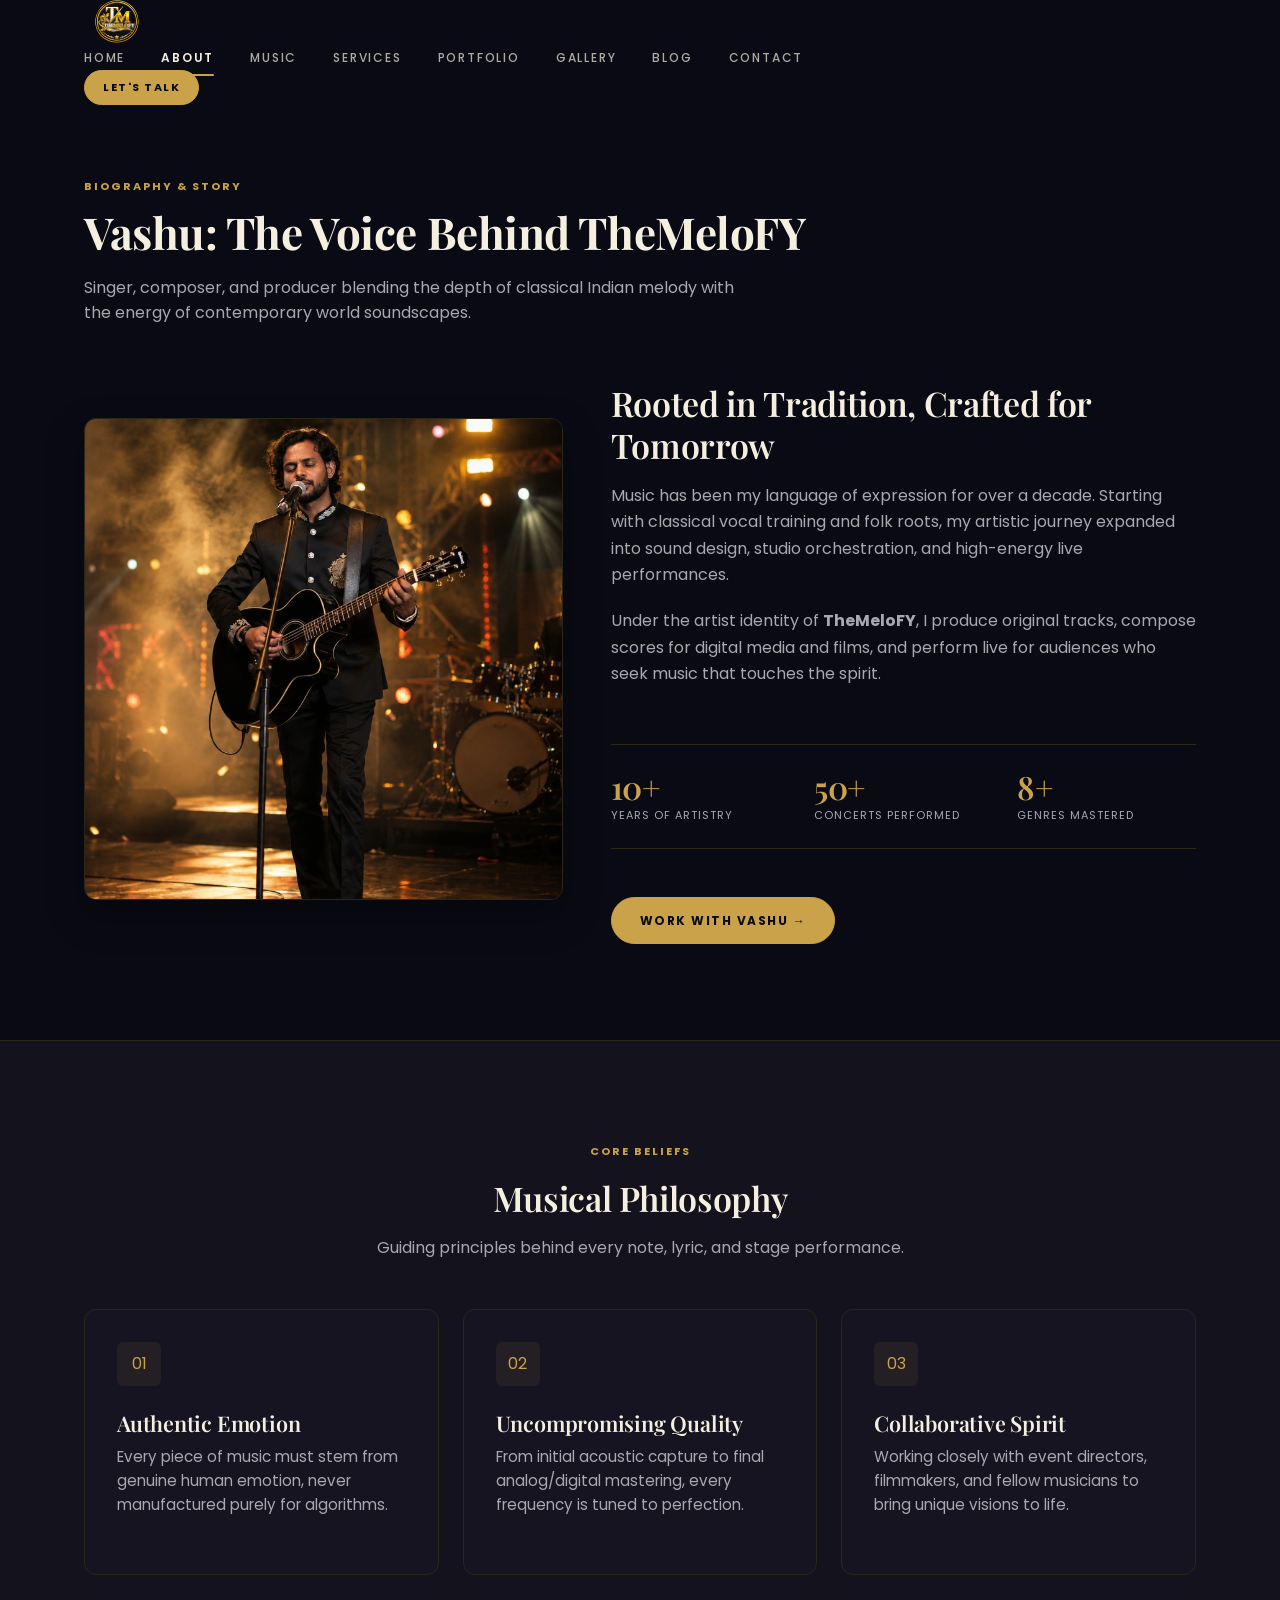
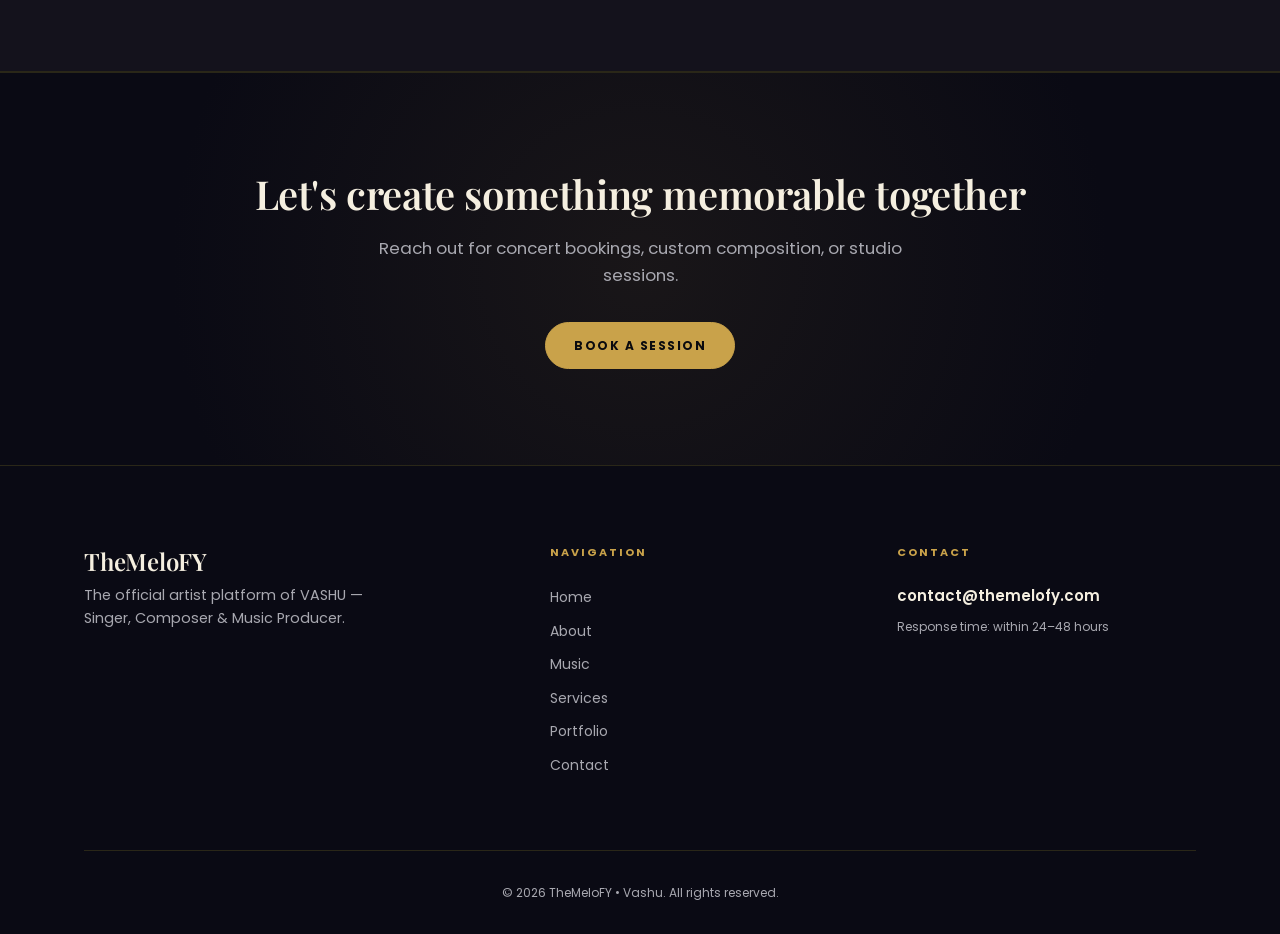
==== commit 50fb3fb6: "Redesign Homepage Hero, Cover, and Luxury Credential Cards - about.html" ====
--- a/about.html
+++ b/about.html
@@ -1,212 +1,212 @@
-<!DOCTYPE html>
-<html lang="en">
-<head>
-  <meta charset="UTF-8">
-  <meta name="viewport" content="width=device-width, initial-scale=1.0">
-  <title>About Vashu — Singer • Composer • Music Producer | TheMeloFY</title>
-  <meta name="description" content="Discover the story, musical philosophy, and creative journey of Vashu — an independent singer, composer, and music producer based in India.">
-  
-  <link rel="preconnect" href="https://fonts.googleapis.com">
-  <link rel="preconnect" href="https://fonts.gstatic.com" crossorigin>
-  <link href="https://fonts.googleapis.com/css2?family=Playfair+Display:ital,wght@0,500;0,600;0,700;1,500&family=Poppins:wght@300;400;500;600;700&display=swap" rel="stylesheet">
-  
-  <link rel="stylesheet" href="style.css">
-</head>
-<body>
-
-  <!-- HEADER -->
-  <header id="siteHeader">
-    <nav class="wrap">
-      <a href="index.html" class="logo-brand" aria-label="TheMeloFY Home">
-        <img src="themelofy-logo-transparent.png" alt="TheMeloFY Logo" class="logo-img">
-      </a>
-
-      <ul class="nav-links">
-        <li><a href="index.html">Home</a></li>
-        <li><a href="about.html" class="active">About</a></li>
-        <li><a href="music.html">Music</a></li>
-        <li><a href="services.html">Services</a></li>
-        <li><a href="portfolio.html">Portfolio</a></li>
-        <li><a href="gallery.html">Gallery</a></li>
-        <li><a href="blog.html">Blog</a></li>
-        <li><a href="contact.html">Contact</a></li>
-      </ul>
-
-      <div class="header-cta">
-        <a href="contact.html" class="btn btn-gold btn-sm">Let's Talk</a>
-      </div>
-
-      <div class="burger" id="burger" aria-label="Toggle Navigation">
-        <span></span><span></span><span></span>
-      </div>
-    </nav>
-  </header>
-
-  <!-- Mobile Drawer -->
-  <div class="mobile-drawer-overlay" id="drawerOverlay"></div>
-  <div class="mobile-nav-drawer" id="mobileDrawer">
-    <div>
-      <div style="display: flex; justify-content: space-between; align-items: center; margin-bottom: 2rem;">
-        <img src="themelofy-logo-transparent.png" alt="TheMeloFY" style="height: 32px;">
-        <button id="drawerClose" style="font-size: 1.5rem; color: var(--cream);">&times;</button>
-      </div>
-      <ul style="display: flex; flex-direction: column; gap: 1.25rem;">
-        <li><a href="index.html" style="font-size: 1.1rem; color: var(--cream);">Home</a></li>
-        <li><a href="about.html" style="font-size: 1.1rem; color: var(--gold-primary); font-weight: 600;">About</a></li>
-        <li><a href="music.html" style="font-size: 1.1rem; color: var(--cream);">Music</a></li>
-        <li><a href="services.html" style="font-size: 1.1rem; color: var(--cream);">Services</a></li>
-        <li><a href="portfolio.html" style="font-size: 1.1rem; color: var(--cream);">Portfolio</a></li>
-        <li><a href="gallery.html" style="font-size: 1.1rem; color: var(--cream);">Gallery</a></li>
-        <li><a href="blog.html" style="font-size: 1.1rem; color: var(--cream);">Blog</a></li>
-        <li><a href="contact.html" style="font-size: 1.1rem; color: var(--cream);">Contact</a></li>
-      </ul>
-    </div>
-    <div style="margin-top: 2rem;">
-      <a href="contact.html" class="btn btn-gold" style="width: 100%;">Book a Session</a>
-    </div>
-  </div>
-
-  <main style="padding-top: var(--header-height-desktop);">
-    
-    <!-- MINIMAL INTRO HERO -->
-    <section class="section" style="padding-bottom: var(--space-6);">
-      <div class="wrap">
-        <span class="eyebrow">Biography & Story</span>
-        <h1 style="font-size: 2.75rem; margin-bottom: var(--space-2);">Vashu: The Voice Behind TheMeloFY</h1>
-        <p class="section-sub" style="max-width: 680px;">Singer, composer, and producer blending the depth of classical Indian melody with the energy of contemporary world soundscapes.</p>
-      </div>
-    </section>
-
-    <!-- CREATOR PROFILE STORY -->
-    <section class="section" style="padding-top: 0;">
-      <div class="wrap">
-        <div class="about-split-grid">
-          
-          <div class="about-portrait-card">
-            <img src="vashu-profile.jpg" alt="Vashu Portrait" class="about-portrait-img">
-          </div>
-
-          <div class="about-story-content">
-            <h2 class="section-title">Rooted in Tradition, Crafted for Tomorrow</h2>
-            <p style="margin-bottom: 1.25rem;">
-              Music has been my language of expression for over a decade. Starting with classical vocal training and folk roots, my artistic journey expanded into sound design, studio orchestration, and high-energy live performances.
-            </p>
-            <p style="margin-bottom: 1.5rem; color: var(--body-on-dark);">
-              Under the artist identity of <strong>TheMeloFY</strong>, I produce original tracks, compose scores for digital media and films, and perform live for audiences who seek music that touches the spirit.
-            </p>
-
-            <div class="stats-row-3">
-              <div class="stat-item">
-                <h4>10+</h4>
-                <p>Years of Artistry</p>
-              </div>
-              <div class="stat-item">
-                <h4>50+</h4>
-                <p>Concerts Performed</p>
-              </div>
-              <div class="stat-item">
-                <h4>8+</h4>
-                <p>Genres Mastered</p>
-              </div>
-            </div>
-
-            <div style="margin-top: 1rem;">
-              <a href="contact.html" class="btn btn-gold">Work With Vashu &rarr;</a>
-            </div>
-          </div>
-
-        </div>
-      </div>
-    </section>
-
-    <!-- PHILOSOPHY / VALUES -->
-    <section class="section" style="background-color: var(--bg-surface); border-top: 1px solid var(--gold-border-dark); border-bottom: 1px solid var(--gold-border-dark);">
-      <div class="wrap">
-        <div class="section-header text-center">
-          <span class="eyebrow">Core Beliefs</span>
-          <h2 class="section-title">Musical Philosophy</h2>
-          <p class="section-sub">Guiding principles behind every note, lyric, and stage performance.</p>
-        </div>
-
-        <div class="services-grid-3col">
-          <div class="service-card">
-            <div class="service-icon-wrap">01</div>
-            <h3 class="service-title">Authentic Emotion</h3>
-            <p class="service-desc">Every piece of music must stem from genuine human emotion, never manufactured purely for algorithms.</p>
-          </div>
-
-          <div class="service-card">
-            <div class="service-icon-wrap">02</div>
-            <h3 class="service-title">Uncompromising Quality</h3>
-            <p class="service-desc">From initial acoustic capture to final analog/digital mastering, every frequency is tuned to perfection.</p>
-          </div>
-
-          <div class="service-card">
-            <div class="service-icon-wrap">03</div>
-            <h3 class="service-title">Collaborative Spirit</h3>
-            <p class="service-desc">Working closely with event directors, filmmakers, and fellow musicians to bring unique visions to life.</p>
-          </div>
-        </div>
-      </div>
-    </section>
-
-    <!-- FINAL CTA -->
-    <section class="final-cta-section">
-      <div class="wrap text-center">
-        <h2 class="final-cta-title">Let's create something memorable together</h2>
-        <p class="final-cta-desc">Reach out for concert bookings, custom composition, or studio sessions.</p>
-        <a href="contact.html" class="btn btn-gold">Book a Session</a>
-      </div>
-    </section>
-
-  </main>
-
-  <!-- FOOTER -->
-  <footer class="footer">
-    <div class="wrap">
-      <div class="footer-grid-3col">
-        <div>
-          <h3 class="footer-brand-title">TheMeloFY</h3>
-          <p class="footer-tagline">The official artist platform of VASHU — Singer, Composer & Music Producer.</p>
-        </div>
-        <div>
-          <h4 class="footer-heading">Navigation</h4>
-          <ul class="footer-nav-list">
-            <li><a href="index.html">Home</a></li>
-            <li><a href="about.html">About</a></li>
-            <li><a href="music.html">Music</a></li>
-            <li><a href="services.html">Services</a></li>
-            <li><a href="portfolio.html">Portfolio</a></li>
-            <li><a href="contact.html">Contact</a></li>
-          </ul>
-        </div>
-        <div>
-          <h4 class="footer-heading">Contact</h4>
-          <p style="font-size: 15px; color: var(--cream); font-weight: 600; margin-bottom: 0.5rem;">contact@themelofy.com</p>
-          <p style="font-size: 12px; color: var(--body-on-dark);">Response time: within 24–48 hours</p>
-        </div>
-      </div>
-      <div class="footer-copyright-line">&copy; 2026 TheMeloFY &bull; Vashu. All rights reserved.</div>
-    </div>
-  </footer>
-
-  <script>
-    const header = document.getElementById('siteHeader');
-    window.addEventListener('scroll', () => {
-      if (window.scrollY > 20) header.classList.add('scrolled');
-      else header.classList.remove('scrolled');
-    });
-
-    const burger = document.getElementById('burger');
-    const drawer = document.getElementById('mobileDrawer');
-    const overlay = document.getElementById('drawerOverlay');
-    const drawerClose = document.getElementById('drawerClose');
-
-    function openMenu() { drawer.classList.add('active'); overlay.classList.add('active'); }
-    function closeMenu() { drawer.classList.remove('active'); overlay.classList.remove('active'); }
-    if (burger) burger.addEventListener('click', openMenu);
-    if (drawerClose) drawerClose.addEventListener('click', closeMenu);
-    if (overlay) overlay.addEventListener('click', closeMenu);
-  </script>
-</body>
-</html>
+<!DOCTYPE html>
+<html lang="en">
+<head>
+  <meta charset="UTF-8">
+  <meta name="viewport" content="width=device-width, initial-scale=1.0">
+  <title>About Vashu — Singer • Composer • Music Producer | TheMeloFY</title>
+  <meta name="description" content="Discover the story, musical philosophy, and creative journey of Vashu — an independent singer, composer, and music producer based in India.">
+  
+  <link rel="preconnect" href="https://fonts.googleapis.com">
+  <link rel="preconnect" href="https://fonts.gstatic.com" crossorigin>
+  <link href="https://fonts.googleapis.com/css2?family=Playfair+Display:ital,wght@0,500;0,600;0,700;1,500&family=Poppins:wght@300;400;500;600;700&display=swap" rel="stylesheet">
+  
+  <link rel="stylesheet" href="style.css">
+</head>
+<body>
+
+  <!-- HEADER -->
+  <header id="siteHeader">
+    <nav class="wrap">
+      <a href="index.html" class="logo-brand" aria-label="TheMeloFY Home">
+        <img src="themelofy-logo-transparent.png" alt="TheMeloFY Logo" class="logo-img">
+      </a>
+
+      <ul class="nav-links">
+        <li><a href="index.html">Home</a></li>
+        <li><a href="about.html" class="active">About</a></li>
+        <li><a href="music.html">Music</a></li>
+        <li><a href="services.html">Services</a></li>
+        <li><a href="portfolio.html">Portfolio</a></li>
+        <li><a href="gallery.html">Gallery</a></li>
+        <li><a href="blog.html">Blog</a></li>
+        <li><a href="contact.html">Contact</a></li>
+      </ul>
+
+      <div class="header-cta">
+        <a href="contact.html" class="btn btn-gold btn-sm">Let's Talk</a>
+      </div>
+
+      <div class="burger" id="burger" aria-label="Toggle Navigation">
+        <span></span><span></span><span></span>
+      </div>
+    </nav>
+  </header>
+
+  <!-- Mobile Drawer -->
+  <div class="mobile-drawer-overlay" id="drawerOverlay"></div>
+  <div class="mobile-nav-drawer" id="mobileDrawer">
+    <div>
+      <div style="display: flex; justify-content: space-between; align-items: center; margin-bottom: 2rem;">
+        <img src="themelofy-logo-transparent.png" alt="TheMeloFY" style="height: 32px;">
+        <button id="drawerClose" style="font-size: 1.5rem; color: var(--cream);">&times;</button>
+      </div>
+      <ul style="display: flex; flex-direction: column; gap: 1.25rem;">
+        <li><a href="index.html" style="font-size: 1.1rem; color: var(--cream);">Home</a></li>
+        <li><a href="about.html" style="font-size: 1.1rem; color: var(--gold-primary); font-weight: 600;">About</a></li>
+        <li><a href="music.html" style="font-size: 1.1rem; color: var(--cream);">Music</a></li>
+        <li><a href="services.html" style="font-size: 1.1rem; color: var(--cream);">Services</a></li>
+        <li><a href="portfolio.html" style="font-size: 1.1rem; color: var(--cream);">Portfolio</a></li>
+        <li><a href="gallery.html" style="font-size: 1.1rem; color: var(--cream);">Gallery</a></li>
+        <li><a href="blog.html" style="font-size: 1.1rem; color: var(--cream);">Blog</a></li>
+        <li><a href="contact.html" style="font-size: 1.1rem; color: var(--cream);">Contact</a></li>
+      </ul>
+    </div>
+    <div style="margin-top: 2rem;">
+      <a href="contact.html" class="btn btn-gold" style="width: 100%;">Book a Session</a>
+    </div>
+  </div>
+
+  <main style="padding-top: var(--header-height-desktop);">
+    
+    <!-- MINIMAL INTRO HERO -->
+    <section class="section" style="padding-bottom: var(--space-6);">
+      <div class="wrap">
+        <span class="eyebrow">Biography & Story</span>
+        <h1 style="font-size: 2.75rem; margin-bottom: var(--space-2);">Vashu: The Voice Behind TheMeloFY</h1>
+        <p class="section-sub" style="max-width: 680px;">Singer, composer, and producer blending the depth of classical Indian melody with the energy of contemporary world soundscapes.</p>
+      </div>
+    </section>
+
+    <!-- CREATOR PROFILE STORY -->
+    <section class="section" style="padding-top: 0;">
+      <div class="wrap">
+        <div class="about-split-grid">
+          
+          <div class="about-portrait-card">
+            <img src="vashu-profile.jpg" alt="Vashu Portrait" class="about-portrait-img">
+          </div>
+
+          <div class="about-story-content">
+            <h2 class="section-title">Rooted in Tradition, Crafted for Tomorrow</h2>
+            <p style="margin-bottom: 1.25rem;">
+              Music has been my language of expression for over a decade. Starting with classical vocal training and folk roots, my artistic journey expanded into sound design, studio orchestration, and high-energy live performances.
+            </p>
+            <p style="margin-bottom: 1.5rem; color: var(--body-on-dark);">
+              Under the artist identity of <strong>TheMeloFY</strong>, I produce original tracks, compose scores for digital media and films, and perform live for audiences who seek music that touches the spirit.
+            </p>
+
+            <div class="stats-row-3">
+              <div class="stat-item">
+                <h4>10+</h4>
+                <p>Years of Artistry</p>
+              </div>
+              <div class="stat-item">
+                <h4>50+</h4>
+                <p>Concerts Performed</p>
+              </div>
+              <div class="stat-item">
+                <h4>8+</h4>
+                <p>Genres Mastered</p>
+              </div>
+            </div>
+
+            <div style="margin-top: 1rem;">
+              <a href="contact.html" class="btn btn-gold">Work With Vashu &rarr;</a>
+            </div>
+          </div>
+
+        </div>
+      </div>
+    </section>
+
+    <!-- PHILOSOPHY / VALUES -->
+    <section class="section" style="background-color: var(--bg-surface); border-top: 1px solid var(--gold-border-dark); border-bottom: 1px solid var(--gold-border-dark);">
+      <div class="wrap">
+        <div class="section-header text-center">
+          <span class="eyebrow">Core Beliefs</span>
+          <h2 class="section-title">Musical Philosophy</h2>
+          <p class="section-sub">Guiding principles behind every note, lyric, and stage performance.</p>
+        </div>
+
+        <div class="services-grid-3col">
+          <div class="service-card">
+            <div class="service-icon-wrap">01</div>
+            <h3 class="service-title">Authentic Emotion</h3>
+            <p class="service-desc">Every piece of music must stem from genuine human emotion, never manufactured purely for algorithms.</p>
+          </div>
+
+          <div class="service-card">
+            <div class="service-icon-wrap">02</div>
+            <h3 class="service-title">Uncompromising Quality</h3>
+            <p class="service-desc">From initial acoustic capture to final analog/digital mastering, every frequency is tuned to perfection.</p>
+          </div>
+
+          <div class="service-card">
+            <div class="service-icon-wrap">03</div>
+            <h3 class="service-title">Collaborative Spirit</h3>
+            <p class="service-desc">Working closely with event directors, filmmakers, and fellow musicians to bring unique visions to life.</p>
+          </div>
+        </div>
+      </div>
+    </section>
+
+    <!-- FINAL CTA -->
+    <section class="final-cta-section">
+      <div class="wrap text-center">
+        <h2 class="final-cta-title">Let's create something memorable together</h2>
+        <p class="final-cta-desc">Reach out for concert bookings, custom composition, or studio sessions.</p>
+        <a href="contact.html" class="btn btn-gold">Book a Session</a>
+      </div>
+    </section>
+
+  </main>
+
+  <!-- FOOTER -->
+  <footer class="footer">
+    <div class="wrap">
+      <div class="footer-grid-3col">
+        <div>
+          <h3 class="footer-brand-title">TheMeloFY</h3>
+          <p class="footer-tagline">The official artist platform of VASHU — Singer, Composer & Music Producer.</p>
+        </div>
+        <div>
+          <h4 class="footer-heading">Navigation</h4>
+          <ul class="footer-nav-list">
+            <li><a href="index.html">Home</a></li>
+            <li><a href="about.html">About</a></li>
+            <li><a href="music.html">Music</a></li>
+            <li><a href="services.html">Services</a></li>
+            <li><a href="portfolio.html">Portfolio</a></li>
+            <li><a href="contact.html">Contact</a></li>
+          </ul>
+        </div>
+        <div>
+          <h4 class="footer-heading">Contact</h4>
+          <p style="font-size: 15px; color: var(--cream); font-weight: 600; margin-bottom: 0.5rem;">contact@themelofy.com</p>
+          <p style="font-size: 12px; color: var(--body-on-dark);">Response time: within 24–48 hours</p>
+        </div>
+      </div>
+      <div class="footer-copyright-line">&copy; 2026 TheMeloFY &bull; Vashu. All rights reserved.</div>
+    </div>
+  </footer>
+
+  <script>
+    const header = document.getElementById('siteHeader');
+    window.addEventListener('scroll', () => {
+      if (window.scrollY > 20) header.classList.add('scrolled');
+      else header.classList.remove('scrolled');
+    });
+
+    const burger = document.getElementById('burger');
+    const drawer = document.getElementById('mobileDrawer');
+    const overlay = document.getElementById('drawerOverlay');
+    const drawerClose = document.getElementById('drawerClose');
+
+    function openMenu() { drawer.classList.add('active'); overlay.classList.add('active'); }
+    function closeMenu() { drawer.classList.remove('active'); overlay.classList.remove('active'); }
+    if (burger) burger.addEventListener('click', openMenu);
+    if (drawerClose) drawerClose.addEventListener('click', closeMenu);
+    if (overlay) overlay.addEventListener('click', closeMenu);
+  </script>
+</body>
+</html>
--- a/style.css
+++ b/style.css
@@ -1,1121 +1,1787 @@
-/* ==========================================================================
-   THEMELOFY (VASHU) — PREMIUM WEBSITE REDESIGN SPECIFICATION (v1.0)
-   Single Source of Truth: Themelofy Premium Website Redesign Blueprint
-   Dark + Gold Identity Strictly Preserved | Minimal, Clean, Spacious & Modern
-   ========================================================================== */
-
-/* --------------------------------------------------------------------------
-   1. ROOT DESIGN TOKENS (8px Spacing System & Exact Brand Palette)
-   -------------------------------------------------------------------------- */
-:root {
-  /* Exact Colors from Specification */
-  --bg-dark: #0A0A14;
-  --bg-surface: #14121C;
-  --bg-card: #151420;
-  --bg-card-hover: #1A1826;
-  
-  --bg-light: #FFFFFF;
-  --bg-light-alt: #FDFDFB;
-  
-  --gold-primary: #C9A24A;
-  --gold-hover: #B8923E;
-  --gold-soft: #E8DCC0;
-  --gold-border-dark: #2a2718;
-  --gold-border-light: #E8DCC0;
-  --gold-subtle: rgba(201, 162, 74, 0.08);
-  --gold-focus-ring: rgba(201, 162, 74, 0.35);
-
-  --cream: #F5EFE0;
-  --ink: #5C5850;
-  --text-dark: #141414;
-  --body-on-dark: #A8A8B0;
-  --body-on-light: #8A8A8A;
-  --white: #FFFFFF;
-
-  /* Typography */
-  --font-serif: 'Playfair Display', Georgia, serif;
-  --font-sans: 'Poppins', 'Inter', -apple-system, BlinkMacSystemFont, 'Segoe UI', Roboto, sans-serif;
-
-  /* 8px Spacing Base Grid */
-  --space-1: 8px;
-  --space-2: 16px;
-  --space-3: 24px;
-  --space-4: 32px;
-  --space-5: 40px;
-  --space-6: 48px;
-  --space-7: 56px;
-  --space-8: 64px;
-  --space-10: 80px;
-  --space-12: 96px;
-  --space-14: 112px;
-
-  /* Layout */
-  --max-content-width: 1160px;
-  --header-height-desktop: 76px;
-  --header-height-mobile: 60px;
-
-  /* Component Radii */
-  --radius-sm: 6px;
-  --radius-card: 12px;
-  --radius-pill: 999px;
-
-  /* Restrained Motion & Transitions (180ms - 250ms ease-out) */
-  --transition-fast: 180ms ease-out;
-  --transition-normal: 250ms ease-out;
-}
-
-/* --------------------------------------------------------------------------
-   2. RESET & GLOBAL BASE STYLES
-   -------------------------------------------------------------------------- */
-*, *::before, *::after {
-  margin: 0;
-  padding: 0;
-  box-sizing: border-box;
-}
-
-html {
-  scroll-behavior: smooth;
-  font-size: 16px;
-}
-
-body {
-  background-color: var(--bg-dark);
-  color: var(--body-on-dark);
-  font-family: var(--font-sans);
-  font-size: 16px;
-  font-weight: 400;
-  line-height: 1.6;
-  -webkit-font-smoothing: antialiased;
-  -moz-osx-font-smoothing: grayscale;
-  overflow-x: hidden;
-}
-
-img, svg, video {
-  display: block;
-  max-width: 100%;
-}
-
-a {
-  color: inherit;
-  text-decoration: none;
-  transition: color var(--transition-fast), border-color var(--transition-fast), transform var(--transition-fast);
-}
-
-button, input, select, textarea {
-  font-family: inherit;
-  font-size: inherit;
-  color: inherit;
-}
-
-button {
-  cursor: pointer;
-  border: none;
-  background: none;
-}
-
-ul, ol {
-  list-style: none;
-}
-
-/* --------------------------------------------------------------------------
-   3. TYPOGRAPHY SYSTEM
-   -------------------------------------------------------------------------- */
-h1, h2, h3, h4, h5, h6 {
-  font-family: var(--font-serif);
-  color: var(--cream);
-  font-weight: 600;
-  line-height: 1.25;
-  letter-spacing: -0.01em;
-}
-
-h1 {
-  font-size: 2.75rem;
-  font-weight: 700;
-}
-
-h2.section-title {
-  font-size: 2.125rem; /* ~34px max on desktop */
-  font-weight: 600;
-  margin-top: var(--space-1);
-  margin-bottom: var(--space-2);
-}
-
-h2.section-title em, h2.section-title span {
-  font-style: italic;
-  color: var(--cream);
-  font-weight: 500;
-}
-
-h3 {
-  font-size: 1.35rem;
-  font-weight: 600;
-  margin-bottom: var(--space-1);
-}
-
-p {
-  color: var(--body-on-dark);
-  line-height: 1.65;
-}
-
-.eyebrow {
-  display: inline-block;
-  font-family: var(--font-sans);
-  font-size: 11px;
-  font-weight: 700;
-  text-transform: uppercase;
-  letter-spacing: 2px;
-  color: var(--gold-primary);
-  margin-bottom: var(--space-1);
-}
-
-.text-link-arrow {
-  display: inline-flex;
-  align-items: center;
-  gap: var(--space-1);
-  font-family: var(--font-sans);
-  font-size: 12px;
-  font-weight: 700;
-  text-transform: uppercase;
-  letter-spacing: 1px;
-  color: var(--gold-primary);
-  transition: var(--transition-fast);
-}
-
-.text-link-arrow span.arrow {
-  display: inline-block;
-  transition: transform var(--transition-fast);
-}
-
-.text-link-arrow:hover span.arrow {
-  transform: translateX(4px);
-}
-
-/* --------------------------------------------------------------------------
-   4. LAYOUT & CONTAINERS (Max Width 1160px, 8px Grid)
-   -------------------------------------------------------------------------- */
-.wrap, .container {
-  width: 100%;
-  max-width: var(--max-content-width);
-  margin-left: auto;
-  margin-right: auto;
-  padding-left: var(--space-3);
-  padding-right: var(--space-3);
-}
-
-.section {
-  padding-top: var(--space-12); /* 96px */
-  padding-bottom: var(--space-12);
-  position: relative;
-}
-
-.section-header {
-  margin-bottom: var(--space-6);
-}
-
-.section-header.text-center {
-  text-align: center;
-  max-width: 680px;
-  margin-left: auto;
-  margin-right: auto;
-}
-
-.section-sub {
-  font-size: 1rem;
-  color: var(--body-on-dark);
-  line-height: 1.6;
-}
-
-.divider-1px {
-  height: 1px;
-  background-color: var(--gold-border-dark);
-  width: 100%;
-  border: none;
-}
-
-/* --------------------------------------------------------------------------
-   5. BUTTONS (Pill Radius 999px, No Heavy Glow/Bloom)
-   -------------------------------------------------------------------------- */
-.btn {
-  display: inline-flex;
-  align-items: center;
-  justify-content: center;
-  gap: var(--space-1);
-  border-radius: var(--radius-pill);
-  font-family: var(--font-sans);
-  font-size: 13px;
-  font-weight: 700;
-  text-transform: uppercase;
-  letter-spacing: 1px;
-  transition: background-color var(--transition-fast), border-color var(--transition-fast), color var(--transition-fast), transform var(--transition-fast);
-  white-space: nowrap;
-}
-
-.btn-primary, .btn-gold {
-  background-color: var(--gold-primary);
-  color: var(--text-dark);
-  padding: 14px 28px;
-  border: 1px solid var(--gold-primary);
-}
-
-.btn-primary:hover, .btn-gold:hover {
-  background-color: var(--gold-hover);
-  border-color: var(--gold-hover);
-  color: var(--text-dark);
-  transform: translateY(-2px);
-}
-
-.btn-secondary, .btn-outline {
-  background-color: transparent;
-  color: var(--cream);
-  border: 1px solid var(--gold-border-dark);
-  padding: 14px 28px;
-}
-
-.btn-secondary:hover, .btn-outline:hover {
-  border-color: var(--gold-primary);
-  color: var(--gold-primary);
-  transform: translateY(-2px);
-}
-
-.btn-sm {
-  padding: 8px 18px;
-  font-size: 11px;
-}
-
-/* --------------------------------------------------------------------------
-   6. HEADER & NAVIGATION (76px Desktop, Solid #0A0A14 on Scroll)
-   -------------------------------------------------------------------------- */
-#siteHeader, .header {
-  position: fixed;
-  top: 0;
-  left: 0;
-  right: 0;
-  z-index: 1000;
-  height: var(--header-height-desktop);
-  background-color: transparent;
-  transition: background-color var(--transition-normal), border-color var(--transition-normal), height var(--transition-normal);
-  border-bottom: 1px solid transparent;
-}
-
-#siteHeader.scrolled, .header.scrolled {
-  background-color: rgba(10, 10, 20, 0.95);
-  backdrop-filter: blur(12px);
-  -webkit-backdrop-filter: blur(12px);
-  border-bottom: 1px solid var(--gold-border-dark);
-}
-
-#siteHeader nav.wrap, .header nav.wrap {
-  display: flex;
-  align-items: center;
-  justify-content: space-between;
-  height: 100%;
-}
-
-.logo-brand {
-  display: flex;
-  align-items: center;
-  gap: var(--space-1);
-}
-
-.logo-img {
-  height: 40px;
-  width: auto;
-  object-fit: contain;
-}
-
-.nav-links {
-  display: flex;
-  align-items: center;
-  gap: var(--space-4);
-}
-
-.nav-links li a {
-  font-family: var(--font-sans);
-  font-size: 13px;
-  font-weight: 600;
-  text-transform: uppercase;
-  letter-spacing: 1px;
-  color: var(--body-on-dark);
-  padding: var(--space-1) 0;
-  position: relative;
-}
-
-.nav-links li a:hover, .nav-links li a.active {
-  color: var(--cream);
-}
-
-.nav-links li a.active::after {
-  content: '';
-  position: absolute;
-  bottom: -2px;
-  left: 0;
-  width: 100%;
-  height: 1.5px;
-  background-color: var(--gold-primary);
-}
-
-.header-cta {
-  display: flex;
-  align-items: center;
-}
-
-/* Mobile Hamburger */
-.burger {
-  display: none;
-  flex-direction: column;
-  gap: 5px;
-  width: 32px;
-  height: 32px;
-  justify-content: center;
-  align-items: center;
-  cursor: pointer;
-}
-
-.burger span {
-  display: block;
-  width: 22px;
-  height: 2px;
-  background-color: var(--cream);
-  border-radius: 1px;
-  transition: var(--transition-fast);
-}
-
-/* Mobile Slide-in Drawer */
-.mobile-nav-drawer {
-  position: fixed;
-  top: 0;
-  right: -320px;
-  width: 300px;
-  max-width: 85vw;
-  height: 100vh;
-  background-color: var(--bg-dark);
-  border-left: 1px solid var(--gold-border-dark);
-  z-index: 1001;
-  padding: var(--space-4);
-  display: flex;
-  flex-direction: column;
-  justify-content: space-between;
-  transition: right var(--transition-normal);
-}
-
-.mobile-nav-drawer.active {
-  right: 0;
-}
-
-.mobile-drawer-overlay {
-  position: fixed;
-  inset: 0;
-  background-color: rgba(10, 10, 20, 0.7);
-  backdrop-filter: blur(4px);
-  z-index: 1000;
-  opacity: 0;
-  visibility: hidden;
-  transition: opacity var(--transition-normal), visibility var(--transition-normal);
-}
-
-.mobile-drawer-overlay.active {
-  opacity: 1;
-  visibility: visible;
-}
-
-/* --------------------------------------------------------------------------
-   7. HERO SECTION (Editorial Minimal / Studio Hybrid)
-   -------------------------------------------------------------------------- */
-.hero {
-  min-height: 88vh;
-  position: relative;
-  display: flex;
-  align-items: center;
-  padding-top: calc(var(--header-height-desktop) + var(--space-6));
-  padding-bottom: var(--space-8);
-  background: radial-gradient(circle at 75% 30%, rgba(201, 162, 74, 0.05) 0%, var(--bg-dark) 70%);
-  overflow: hidden;
-}
-
-.hero-grid {
-  display: grid;
-  grid-template-columns: 1.15fr 0.85fr;
-  gap: var(--space-6);
-  align-items: center;
-}
-
-.hero-content {
-  max-width: 580px;
-}
-
-.hero-kicker {
-  font-family: var(--font-sans);
-  font-size: 11px;
-  font-weight: 700;
-  text-transform: uppercase;
-  letter-spacing: 2px;
-  color: var(--gold-primary);
-  margin-bottom: var(--space-2);
-}
-
-.hero-name {
-  font-family: var(--font-serif);
-  font-size: 3.5rem;
-  font-weight: 700;
-  color: var(--cream);
-  line-height: 1.1;
-  margin-bottom: var(--space-1);
-  letter-spacing: -0.02em;
-}
-
-.hero-role {
-  font-family: var(--font-sans);
-  font-size: 13px;
-  font-weight: 600;
-  text-transform: uppercase;
-  letter-spacing: 2px;
-  color: var(--gold-primary);
-  margin-bottom: var(--space-3);
-}
-
-.hero-headline {
-  font-family: var(--font-serif);
-  font-size: 2rem;
-  font-weight: 600;
-  color: var(--cream);
-  line-height: 1.25;
-  margin-bottom: var(--space-2);
-}
-
-.hero-desc {
-  font-size: 1.05rem;
-  color: var(--body-on-dark);
-  line-height: 1.65;
-  margin-bottom: var(--space-5);
-}
-
-.hero-ctas {
-  display: flex;
-  align-items: center;
-  gap: var(--space-2);
-  flex-wrap: wrap;
-}
-
-.hero-portrait-wrap {
-  position: relative;
-  display: flex;
-  justify-content: flex-end;
-}
-
-.hero-portrait-img {
-  width: 100%;
-  max-width: 420px;
-  height: 520px;
-  object-fit: cover;
-  border-radius: var(--radius-card);
-  border: 1px solid var(--gold-border-dark);
-  box-shadow: 0 16px 40px rgba(0, 0, 0, 0.4);
-}
-
-/* --------------------------------------------------------------------------
-   8. TRUST STRIP (1 Row Credibility Text Lines, 1px Top/Bottom Border)
-   -------------------------------------------------------------------------- */
-.trust-strip {
-  padding: var(--space-4) 0;
-  border-top: 1px solid var(--gold-border-dark);
-  border-bottom: 1px solid var(--gold-border-dark);
-  background-color: var(--bg-surface);
-}
-
-.trust-strip-grid {
-  display: flex;
-  align-items: center;
-  justify-content: space-between;
-  flex-wrap: wrap;
-  gap: var(--space-3);
-}
-
-.trust-item {
-  display: flex;
-  align-items: center;
-  gap: var(--space-1);
-  font-family: var(--font-sans);
-  font-size: 12px;
-  font-weight: 600;
-  text-transform: uppercase;
-  letter-spacing: 1.5px;
-  color: var(--cream);
-}
-
-.trust-item-dot {
-  width: 5px;
-  height: 5px;
-  border-radius: 50%;
-  background-color: var(--gold-primary);
-}
-
-/* --------------------------------------------------------------------------
-   9. SELECTED WORK / PORTFOLIO (2 Large Image-First Tiles Per Row)
-   -------------------------------------------------------------------------- */
-.portfolio-grid-2col {
-  display: grid;
-  grid-template-columns: 1fr 1fr;
-  gap: var(--space-4);
-  margin-bottom: var(--space-4);
-}
-
-.work-card {
-  position: relative;
-  background-color: var(--bg-card);
-  border: 1px solid var(--gold-border-dark);
-  border-radius: var(--radius-card);
-  overflow: hidden;
-  transition: transform var(--transition-fast), border-color var(--transition-fast);
-}
-
-.work-card:hover {
-  transform: translateY(-3px);
-  border-color: var(--gold-primary);
-}
-
-.work-card-img-wrap {
-  position: relative;
-  width: 100%;
-  aspect-ratio: 4 / 3;
-  overflow: hidden;
-  background-color: var(--bg-surface);
-}
-
-.work-card-img {
-  width: 100%;
-  height: 100%;
-  object-fit: cover;
-  transition: transform var(--transition-normal);
-}
-
-.work-card:hover .work-card-img {
-  transform: scale(1.03);
-}
-
-.work-card-body {
-  padding: var(--space-3) var(--space-4);
-  display: flex;
-  justify-content: space-between;
-  align-items: center;
-}
-
-.work-card-title {
-  font-family: var(--font-serif);
-  font-size: 1.25rem;
-  color: var(--cream);
-  margin-bottom: 2px;
-}
-
-.work-card-category {
-  font-family: var(--font-sans);
-  font-size: 12px;
-  color: var(--gold-primary);
-  text-transform: uppercase;
-  letter-spacing: 1px;
-}
-
-/* --------------------------------------------------------------------------
-   10. SERVICES SECTION (3 Columns, Flat Cards, Border Only)
-   -------------------------------------------------------------------------- */
-.services-grid-3col {
-  display: grid;
-  grid-template-columns: repeat(3, 1fr);
-  gap: var(--space-3);
-}
-
-.service-card {
-  background-color: var(--bg-card);
-  border: 1px solid var(--gold-border-dark);
-  border-radius: var(--radius-card);
-  padding: var(--space-4); /* 28px desktop */
-  display: flex;
-  flex-direction: column;
-  justify-content: space-between;
-  transition: transform var(--transition-fast), border-color var(--transition-fast);
-}
-
-.service-card:hover {
-  transform: translateY(-3px);
-  border-color: var(--gold-primary);
-}
-
-.service-icon-wrap {
-  width: 44px;
-  height: 44px;
-  display: flex;
-  align-items: center;
-  justify-content: center;
-  border-radius: var(--radius-sm);
-  background-color: var(--gold-subtle);
-  color: var(--gold-primary);
-  margin-bottom: var(--space-3);
-}
-
-.service-title {
-  font-family: var(--font-serif);
-  font-size: 1.35rem;
-  color: var(--cream);
-  margin-bottom: var(--space-1);
-}
-
-.service-desc {
-  font-size: 0.95rem;
-  color: var(--body-on-dark);
-  line-height: 1.6;
-  margin-bottom: var(--space-3);
-}
-
-.service-bullets {
-  margin-bottom: var(--space-3);
-}
-
-.service-bullets li {
-  font-size: 0.85rem;
-  color: var(--body-on-dark);
-  padding: 4px 0;
-  display: flex;
-  align-items: center;
-  gap: var(--space-1);
-}
-
-.service-bullets li::before {
-  content: '—';
-  color: var(--gold-primary);
-  font-weight: 700;
-}
-
-/* --------------------------------------------------------------------------
-   11. ABOUT / CREATOR SECTION (Left/Right Split, One Portrait, 3 Stats)
-   -------------------------------------------------------------------------- */
-.about-split-grid {
-  display: grid;
-  grid-template-columns: 0.9fr 1.1fr;
-  gap: var(--space-6);
-  align-items: center;
-}
-
-.about-portrait-card {
-  border-radius: var(--radius-card);
-  border: 1px solid var(--gold-border-dark);
-  overflow: hidden;
-  box-shadow: 0 16px 36px rgba(0, 0, 0, 0.35);
-}
-
-.about-portrait-img {
-  width: 100%;
-  height: 480px;
-  object-fit: cover;
-}
-
-.about-story-content {
-  display: flex;
-  flex-direction: column;
-}
-
-.stats-row-3 {
-  display: grid;
-  grid-template-columns: repeat(3, 1fr);
-  gap: var(--space-3);
-  margin: var(--space-4) 0;
-  padding: var(--space-3) 0;
-  border-top: 1px solid var(--gold-border-dark);
-  border-bottom: 1px solid var(--gold-border-dark);
-}
-
-.stat-item h4 {
-  font-family: var(--font-serif);
-  font-size: 2rem;
-  color: var(--gold-primary);
-  line-height: 1.1;
-  margin-bottom: 2px;
-}
-
-.stat-item p {
-  font-size: 11px;
-  text-transform: uppercase;
-  letter-spacing: 1px;
-  color: var(--body-on-dark);
-}
-
-/* --------------------------------------------------------------------------
-   12. PROCESS (4-Step Horizontal Row: 01 Discover, 02 Create, etc.)
-   -------------------------------------------------------------------------- */
-.process-grid-4col {
-  display: grid;
-  grid-template-columns: repeat(4, 1fr);
-  gap: var(--space-3);
-}
-
-.process-step-card {
-  background-color: var(--bg-card);
-  border: 1px solid var(--gold-border-dark);
-  border-radius: var(--radius-card);
-  padding: var(--space-4);
-  position: relative;
-  transition: transform var(--transition-fast), border-color var(--transition-fast);
-}
-
-.process-step-card:hover {
-  transform: translateY(-3px);
-  border-color: var(--gold-primary);
-}
-
-.process-num {
-  font-family: var(--font-serif);
-  font-size: 1.5rem;
-  font-weight: 700;
-  color: var(--gold-primary);
-  margin-bottom: var(--space-1);
-}
-
-.process-step-title {
-  font-family: var(--font-serif);
-  font-size: 1.15rem;
-  color: var(--cream);
-  margin-bottom: var(--space-1);
-}
-
-.process-step-desc {
-  font-size: 0.875rem;
-  color: var(--body-on-dark);
-  line-height: 1.55;
-}
-
-/* --------------------------------------------------------------------------
-   13. FEATURED TESTIMONIAL (Large, Centered, Serif Italic Quote)
-   -------------------------------------------------------------------------- */
-.testimonial-featured-box {
-  max-width: 820px;
-  margin: 0 auto;
-  text-align: center;
-  padding: var(--space-6) var(--space-4);
-  background-color: var(--bg-card);
-  border: 1px solid var(--gold-border-dark);
-  border-radius: var(--radius-card);
-}
-
-.quote-serif {
-  font-family: var(--font-serif);
-  font-size: 1.55rem;
-  font-style: italic;
-  font-weight: 500;
-  color: var(--cream);
-  line-height: 1.55;
-  margin-bottom: var(--space-3);
-}
-
-.quote-author {
-  font-family: var(--font-sans);
-  font-size: 13px;
-  font-weight: 700;
-  text-transform: uppercase;
-  letter-spacing: 1.5px;
-  color: var(--gold-primary);
-}
-
-.quote-context {
-  font-size: 12px;
-  color: var(--body-on-dark);
-  margin-top: 2px;
-}
-
-/* --------------------------------------------------------------------------
-   14. FINAL CALL TO ACTION (CTA)
-   -------------------------------------------------------------------------- */
-.final-cta-section {
-  padding: var(--space-12) 0;
-  background: radial-gradient(circle at 50% 50%, rgba(201, 162, 74, 0.08) 0%, var(--bg-dark) 70%);
-  border-top: 1px solid var(--gold-border-dark);
-  text-align: center;
-}
-
-.final-cta-title {
-  font-family: var(--font-serif);
-  font-size: 2.5rem;
-  color: var(--cream);
-  margin-bottom: var(--space-2);
-}
-
-.final-cta-desc {
-  font-size: 1.05rem;
-  color: var(--body-on-dark);
-  max-width: 540px;
-  margin: 0 auto var(--space-4) auto;
-}
-
-/* --------------------------------------------------------------------------
-   15. MUSIC PLAYER & CLEAN TRACK LIST (Simplified per PDF)
-   -------------------------------------------------------------------------- */
-.music-player-card {
-  background-color: var(--bg-card);
-  border: 1px solid var(--gold-border-dark);
-  border-radius: var(--radius-card);
-  padding: var(--space-4);
-  margin-bottom: var(--space-6);
-  display: flex;
-  align-items: center;
-  gap: var(--space-4);
-}
-
-.music-art-circle {
-  width: 90px;
-  height: 90px;
-  border-radius: 50%;
-  border: 2px solid var(--gold-primary);
-  background-color: var(--bg-surface);
-  display: flex;
-  align-items: center;
-  justify-content: center;
-  font-family: var(--font-serif);
-  font-size: 1.25rem;
-  color: var(--gold-primary);
-  font-weight: 700;
-}
-
-.tracks-list-clean {
-  border-top: 1px solid var(--gold-border-dark);
-}
-
-.track-row {
-  display: grid;
-  grid-template-columns: 40px 1fr 140px 60px 48px;
-  align-items: center;
-  padding: var(--space-2) var(--space-1);
-  border-bottom: 1px solid var(--gold-border-dark);
-  transition: background-color var(--transition-fast);
-}
-
-.track-row:hover, .track-row.active {
-  background-color: var(--gold-subtle);
-}
-
-.track-row-num {
-  font-family: var(--font-sans);
-  font-size: 12px;
-  color: var(--gold-primary);
-  font-weight: 700;
-}
-
-.track-row-title h4 {
-  font-family: var(--font-sans);
-  font-size: 15px;
-  font-weight: 600;
-  color: var(--cream);
-}
-
-.track-row-tag {
-  font-size: 12px;
-  color: var(--body-on-dark);
-}
-
-.track-row-dur {
-  font-size: 13px;
-  color: var(--body-on-dark);
-}
-
-.track-play-btn {
-  width: 32px;
-  height: 32px;
-  border-radius: 50%;
-  background-color: var(--gold-primary);
-  color: var(--text-dark);
-  display: flex;
-  align-items: center;
-  justify-content: center;
-  font-size: 12px;
-}
-
-/* --------------------------------------------------------------------------
-   16. FORMS & INPUTS (Gold Focus-Ring, Single Column per PDF)
-   -------------------------------------------------------------------------- */
-.form-group {
-  margin-bottom: var(--space-3);
-}
-
-.form-label {
-  display: block;
-  font-size: 12px;
-  font-weight: 600;
-  text-transform: uppercase;
-  letter-spacing: 1px;
-  color: var(--cream);
-  margin-bottom: var(--space-1);
-}
-
-.form-input, .form-select, .form-textarea {
-  width: 100%;
-  background-color: var(--bg-card);
-  border: 1px solid var(--gold-border-dark);
-  border-radius: var(--radius-sm);
-  padding: 14px 18px;
-  color: var(--cream);
-  outline: none;
-  transition: border-color var(--transition-fast), box-shadow var(--transition-fast);
-}
-
-.form-input:focus, .form-select:focus, .form-textarea:focus {
-  border-color: var(--gold-primary);
-  box-shadow: 0 0 0 3px var(--gold-focus-ring);
-}
-
-/* --------------------------------------------------------------------------
-   17. FOOTER (3 Columns Max: Brand / Navigation / Connect)
-   -------------------------------------------------------------------------- */
-.footer {
-  background-color: var(--bg-dark);
-  border-top: 1px solid var(--gold-border-dark);
-  padding-top: var(--space-10);
-  padding-bottom: var(--space-4);
-}
-
-.footer-grid-3col {
-  display: grid;
-  grid-template-columns: 1.4fr 1fr 1fr;
-  gap: var(--space-6);
-  margin-bottom: var(--space-8);
-}
-
-.footer-brand-title {
-  font-family: var(--font-serif);
-  font-size: 1.5rem;
-  color: var(--cream);
-  margin-bottom: var(--space-1);
-}
-
-.footer-tagline {
-  font-size: 0.9rem;
-  color: var(--body-on-dark);
-  line-height: 1.6;
-  max-width: 320px;
-}
-
-.footer-heading {
-  font-family: var(--font-sans);
-  font-size: 11px;
-  font-weight: 700;
-  text-transform: uppercase;
-  letter-spacing: 2px;
-  color: var(--gold-primary);
-  margin-bottom: var(--space-3);
-}
-
-.footer-nav-list li {
-  margin-bottom: var(--space-1);
-}
-
-.footer-nav-list a {
-  font-size: 14px;
-  color: var(--body-on-dark);
-}
-
-.footer-nav-list a:hover {
-  color: var(--cream);
-}
-
-.footer-social-links {
-  display: flex;
-  gap: var(--space-2);
-  margin-top: var(--space-2);
-}
-
-.social-pill {
-  font-size: 12px;
-  font-weight: 600;
-  text-transform: uppercase;
-  letter-spacing: 1px;
-  color: var(--cream);
-  border: 1px solid var(--gold-border-dark);
-  padding: 6px 14px;
-  border-radius: var(--radius-pill);
-}
-
-.social-pill:hover {
-  border-color: var(--gold-primary);
-  color: var(--gold-primary);
-}
-
-.footer-copyright-line {
-  text-align: center;
-  font-size: 12px;
-  color: var(--body-on-dark);
-  padding-top: var(--space-4);
-  border-top: 1px solid var(--gold-border-dark);
-}
-
-/* --------------------------------------------------------------------------
-   18. RESPONSIVE BREAKPOINTS (1024px Laptop, 768px Tablet, 430px Mobile)
-   -------------------------------------------------------------------------- */
-@media (max-width: 1024px) {
-  .section {
-    padding-top: var(--space-8);
-    padding-bottom: var(--space-8);
-  }
-
-  .hero-name {
-    font-size: 2.85rem;
-  }
-
-  .hero-headline {
-    font-size: 1.75rem;
-  }
-
-  .services-grid-3col {
-    grid-template-columns: repeat(2, 1fr);
-  }
-
-  .process-grid-4col {
-    grid-template-columns: repeat(2, 1fr);
-  }
-}
-
-@media (max-width: 880px) {
-  .nav-links, .header-cta {
-    display: none;
-  }
-
-  .burger {
-    display: flex;
-  }
-}
-
-@media (max-width: 768px) {
-  .section {
-    padding-top: var(--space-7); /* 56px */
-    padding-bottom: var(--space-7);
-    padding-left: 20px;
-    padding-right: 20px;
-  }
-
-  .hero-grid, .about-split-grid {
-    grid-template-columns: 1fr;
-  }
-
-  .hero-portrait-wrap {
-    justify-content: center;
-  }
-
-  .hero-portrait-img {
-    height: 380px;
-  }
-
-  .portfolio-grid-2col {
-    grid-template-columns: 1fr;
-  }
-
-  .services-grid-3col {
-    grid-template-columns: 1fr;
-  }
-
-  .process-grid-4col {
-    grid-template-columns: 1fr;
-  }
-
-  .footer-grid-3col {
-    grid-template-columns: 1fr;
-    gap: var(--space-4);
-  }
-
-  .trust-strip-grid {
-    justify-content: center;
-  }
-}
+/* ==========================================================================
+   THEMELOFY (VASHU) — PREMIUM WEBSITE REDESIGN SPECIFICATION (v1.0)
+   Single Source of Truth: Themelofy Premium Website Redesign Blueprint
+   Dark + Gold Identity Strictly Preserved | Minimal, Clean, Spacious & Modern
+   ========================================================================== */
+
+/* --------------------------------------------------------------------------
+   1. ROOT DESIGN TOKENS (8px Spacing System & Exact Brand Palette)
+   -------------------------------------------------------------------------- */
+:root {
+  /* Exact Colors from Specification */
+  --bg-dark: #0A0A14;
+  --bg-surface: #14121C;
+  --bg-card: #151420;
+  --bg-card-hover: #1A1826;
+  
+  --bg-light: #FFFFFF;
+  --bg-light-alt: #FDFDFB;
+  
+  --gold-primary: #C9A24A;
+  --gold-hover: #B8923E;
+  --gold-soft: #E8DCC0;
+  --gold-border-dark: #2a2718;
+  --gold-border-light: #E8DCC0;
+  --gold-subtle: rgba(201, 162, 74, 0.08);
+  --gold-focus-ring: rgba(201, 162, 74, 0.35);
+
+  --cream: #F5EFE0;
+  --ink: #5C5850;
+  --text-dark: #141414;
+  --body-on-dark: #A8A8B0;
+  --body-on-light: #8A8A8A;
+  --white: #FFFFFF;
+
+  /* Typography */
+  --font-serif: 'Playfair Display', Georgia, serif;
+  --font-sans: 'Poppins', 'Inter', -apple-system, BlinkMacSystemFont, 'Segoe UI', Roboto, sans-serif;
+
+  /* 8px Spacing Base Grid */
+  --space-1: 8px;
+  --space-2: 16px;
+  --space-3: 24px;
+  --space-4: 32px;
+  --space-5: 40px;
+  --space-6: 48px;
+  --space-7: 56px;
+  --space-8: 64px;
+  --space-10: 80px;
+  --space-12: 96px;
+  --space-14: 112px;
+
+  /* Layout */
+  --max-content-width: 1160px;
+  --header-height-desktop: 76px;
+  --header-height-mobile: 60px;
+
+  /* Component Radii */
+  --radius-sm: 6px;
+  --radius-card: 12px;
+  --radius-pill: 999px;
+
+  /* Restrained Motion & Transitions (180ms - 250ms ease-out) */
+  --transition-fast: 180ms ease-out;
+  --transition-normal: 250ms ease-out;
+}
+
+/* --------------------------------------------------------------------------
+   2. RESET & GLOBAL BASE STYLES
+   -------------------------------------------------------------------------- */
+*, *::before, *::after {
+  margin: 0;
+  padding: 0;
+  box-sizing: border-box;
+}
+
+html {
+  scroll-behavior: smooth;
+  font-size: 16px;
+}
+
+body {
+  background-color: var(--bg-dark);
+  color: var(--body-on-dark);
+  font-family: var(--font-sans);
+  font-size: 16px;
+  font-weight: 400;
+  line-height: 1.6;
+  -webkit-font-smoothing: antialiased;
+  -moz-osx-font-smoothing: grayscale;
+  overflow-x: hidden;
+}
+
+img, svg, video {
+  display: block;
+  max-width: 100%;
+}
+
+a {
+  color: inherit;
+  text-decoration: none;
+  transition: color var(--transition-fast), border-color var(--transition-fast), transform var(--transition-fast);
+}
+
+button, input, select, textarea {
+  font-family: inherit;
+  font-size: inherit;
+  color: inherit;
+}
+
+button {
+  cursor: pointer;
+  border: none;
+  background: none;
+}
+
+ul, ol {
+  list-style: none;
+}
+
+/* --------------------------------------------------------------------------
+   3. TYPOGRAPHY SYSTEM
+   -------------------------------------------------------------------------- */
+h1, h2, h3, h4, h5, h6 {
+  font-family: var(--font-serif);
+  color: var(--cream);
+  font-weight: 600;
+  line-height: 1.25;
+  letter-spacing: -0.01em;
+}
+
+h1 {
+  font-size: 2.75rem;
+  font-weight: 700;
+}
+
+h2.section-title {
+  font-size: 2.125rem; /* ~34px max on desktop */
+  font-weight: 600;
+  margin-top: var(--space-1);
+  margin-bottom: var(--space-2);
+}
+
+h2.section-title em, h2.section-title span {
+  font-style: italic;
+  color: var(--cream);
+  font-weight: 500;
+}
+
+h3 {
+  font-size: 1.35rem;
+  font-weight: 600;
+  margin-bottom: var(--space-1);
+}
+
+p {
+  color: var(--body-on-dark);
+  line-height: 1.65;
+}
+
+.eyebrow {
+  display: inline-block;
+  font-family: var(--font-sans);
+  font-size: 11px;
+  font-weight: 700;
+  text-transform: uppercase;
+  letter-spacing: 2px;
+  color: var(--gold-primary);
+  margin-bottom: var(--space-1);
+}
+
+.text-link-arrow {
+  display: inline-flex;
+  align-items: center;
+  gap: var(--space-1);
+  font-family: var(--font-sans);
+  font-size: 12px;
+  font-weight: 700;
+  text-transform: uppercase;
+  letter-spacing: 1px;
+  color: var(--gold-primary);
+  transition: var(--transition-fast);
+}
+
+.text-link-arrow span.arrow {
+  display: inline-block;
+  transition: transform var(--transition-fast);
+}
+
+.text-link-arrow:hover span.arrow {
+  transform: translateX(4px);
+}
+
+/* --------------------------------------------------------------------------
+   4. LAYOUT & CONTAINERS (Max Width 1160px, 8px Grid)
+   -------------------------------------------------------------------------- */
+.wrap, .container {
+  width: 100%;
+  max-width: var(--max-content-width);
+  margin-left: auto;
+  margin-right: auto;
+  padding-left: var(--space-3);
+  padding-right: var(--space-3);
+}
+
+.section {
+  padding-top: var(--space-12); /* 96px */
+  padding-bottom: var(--space-12);
+  position: relative;
+}
+
+.section-header {
+  margin-bottom: var(--space-6);
+}
+
+.section-header.text-center {
+  text-align: center;
+  max-width: 680px;
+  margin-left: auto;
+  margin-right: auto;
+}
+
+.section-sub {
+  font-size: 1rem;
+  color: var(--body-on-dark);
+  line-height: 1.6;
+}
+
+.divider-1px {
+  height: 1px;
+  background-color: var(--gold-border-dark);
+  width: 100%;
+  border: none;
+}
+
+/* --------------------------------------------------------------------------
+   5. BUTTONS (Pill Radius 999px, Luxury Gold & Editorial Outlines)
+   -------------------------------------------------------------------------- */
+.btn {
+  display: inline-flex;
+  align-items: center;
+  justify-content: center;
+  gap: var(--space-1);
+  border-radius: var(--radius-pill);
+  font-family: var(--font-sans);
+  font-size: 12px;
+  font-weight: 700;
+  text-transform: uppercase;
+  letter-spacing: 1.5px;
+  transition: all var(--transition-fast);
+  white-space: nowrap;
+  cursor: pointer;
+}
+
+.btn-primary, .btn-gold {
+  background-color: var(--gold-primary);
+  color: #0A0A0E;
+  padding: 13px 28px;
+  border: 1px solid var(--gold-primary);
+}
+
+.btn-primary:hover, .btn-gold:hover {
+  background-color: var(--gold-hover);
+  border-color: var(--gold-hover);
+  color: #0A0A0E;
+  transform: translateY(-2px);
+  box-shadow: 0 8px 24px rgba(201, 162, 74, 0.25);
+}
+
+.btn-secondary, .btn-outline {
+  background-color: transparent;
+  color: var(--cream);
+  border: 1px solid var(--gold-border-dark);
+  padding: 13px 28px;
+}
+
+.btn-secondary:hover, .btn-outline:hover {
+  border-color: var(--gold-primary);
+  color: var(--gold-primary);
+  transform: translateY(-2px);
+}
+
+.btn-sm {
+  padding: 8px 18px;
+  font-size: 11px;
+}
+
+/* Header specific CTA */
+.btn-header-talk {
+  background-color: var(--gold-primary);
+  color: #0A0A0E;
+  padding: 9px 22px;
+  font-size: 11.5px;
+  font-weight: 700;
+  letter-spacing: 1.5px;
+  border-radius: var(--radius-pill);
+  border: 1px solid var(--gold-primary);
+  display: inline-flex;
+  align-items: center;
+  gap: 6px;
+  transition: all var(--transition-fast);
+}
+
+.btn-header-talk .cta-arrow {
+  transition: transform var(--transition-fast);
+  display: inline-block;
+}
+
+.btn-header-talk:hover {
+  background-color: var(--gold-hover);
+  border-color: var(--gold-hover);
+  color: #0A0A0E;
+  transform: translateY(-1px);
+  box-shadow: 0 6px 20px rgba(201, 162, 74, 0.28);
+}
+
+.btn-header-talk:hover .cta-arrow {
+  transform: translateX(3px);
+}
+
+/* Hero specific Buttons */
+.btn-hero-gold {
+  background-color: var(--gold-primary);
+  color: #0A0A0E;
+  padding: 14px 30px;
+  font-size: 12.5px;
+  font-weight: 700;
+  letter-spacing: 1.5px;
+  border-radius: var(--radius-pill);
+  border: 1px solid var(--gold-primary);
+  display: inline-flex;
+  align-items: center;
+  gap: 8px;
+  box-shadow: 0 8px 24px rgba(201, 162, 74, 0.22);
+}
+
+.btn-hero-gold .arrow {
+  transition: transform var(--transition-fast);
+  display: inline-block;
+}
+
+.btn-hero-gold:hover {
+  background-color: var(--gold-hover);
+  border-color: var(--gold-hover);
+  color: #0A0A0E;
+  transform: translateY(-2px);
+  box-shadow: 0 12px 30px rgba(201, 162, 74, 0.35);
+}
+
+.btn-hero-gold:hover .arrow {
+  transform: translateX(4px);
+}
+
+.btn-hero-listen {
+  background: rgba(18, 16, 22, 0.7);
+  color: var(--cream);
+  padding: 10px 26px 10px 14px;
+  font-size: 12.5px;
+  font-weight: 600;
+  letter-spacing: 1.5px;
+  border-radius: var(--radius-pill);
+  border: 1px solid rgba(201, 162, 74, 0.4);
+  display: inline-flex;
+  align-items: center;
+  gap: 12px;
+  backdrop-filter: blur(8px);
+  -webkit-backdrop-filter: blur(8px);
+}
+
+.listen-icon-circle {
+  width: 28px;
+  height: 28px;
+  border-radius: 50%;
+  background: var(--cream);
+  color: #0A0A0E;
+  display: inline-flex;
+  align-items: center;
+  justify-content: center;
+  padding-left: 2px;
+  transition: transform var(--transition-fast), background-color var(--transition-fast), color var(--transition-fast);
+}
+
+.btn-hero-listen:hover {
+  border-color: var(--gold-primary);
+  color: var(--white);
+  background: rgba(201, 162, 74, 0.12);
+  transform: translateY(-2px);
+}
+
+.btn-hero-listen:hover .listen-icon-circle {
+  background: var(--gold-primary);
+  color: #0A0A0E;
+  transform: scale(1.08);
+}
+
+/* --------------------------------------------------------------------------
+   6. HEADER & NAVIGATION (76px Desktop, Thin, Crisp & Luxury)
+   -------------------------------------------------------------------------- */
+#siteHeader, .header {
+  position: fixed;
+  top: 0;
+  left: 0;
+  right: 0;
+  z-index: 1000;
+  height: var(--header-height-desktop);
+  background-color: transparent;
+  transition: background-color var(--transition-normal), border-color var(--transition-normal), backdrop-filter var(--transition-normal);
+  border-bottom: 1px solid transparent;
+}
+
+#siteHeader.scrolled, .header.scrolled {
+  background-color: rgba(9, 9, 13, 0.92);
+  backdrop-filter: blur(14px);
+  -webkit-backdrop-filter: blur(14px);
+  border-bottom: 1px solid var(--gold-border-dark);
+}
+
+.header-nav-wrap {
+  display: flex;
+  align-items: center;
+  justify-content: space-between;
+  height: 100%;
+  max-width: 1360px;
+  padding-left: var(--space-4);
+  padding-right: var(--space-4);
+}
+
+.logo-brand {
+  display: flex;
+  align-items: center;
+  gap: var(--space-1);
+}
+
+.logo-img {
+  height: 44px;
+  width: auto;
+  object-fit: contain;
+  transition: transform var(--transition-fast);
+}
+
+.logo-brand:hover .logo-img {
+  transform: scale(1.03);
+}
+
+.nav-links {
+  display: flex;
+  align-items: center;
+  gap: 2.25rem;
+}
+
+.nav-links li a {
+  font-family: var(--font-sans);
+  font-size: 12px;
+  font-weight: 500;
+  text-transform: uppercase;
+  letter-spacing: 1.8px;
+  color: rgba(245, 239, 224, 0.7);
+  padding: 6px 0;
+  position: relative;
+  transition: color var(--transition-fast);
+}
+
+.nav-links li a:hover {
+  color: var(--white);
+}
+
+.nav-links li a.active {
+  color: var(--cream);
+  font-weight: 600;
+}
+
+.nav-links li a.active::after {
+  content: '';
+  position: absolute;
+  bottom: -4px;
+  left: 0;
+  width: 100%;
+  height: 2px;
+  background-color: var(--gold-primary);
+  border-radius: 1px;
+}
+
+.header-cta {
+  display: flex;
+  align-items: center;
+}
+
+/* Mobile Hamburger */
+.burger {
+  display: none;
+  flex-direction: column;
+  gap: 5px;
+  width: 32px;
+  height: 32px;
+  justify-content: center;
+  align-items: center;
+  cursor: pointer;
+  z-index: 1002;
+}
+
+.burger span {
+  display: block;
+  width: 22px;
+  height: 2px;
+  background-color: var(--cream);
+  border-radius: 1px;
+  transition: var(--transition-fast);
+}
+
+/* Mobile Slide-in Drawer */
+.mobile-nav-drawer {
+  position: fixed;
+  top: 0;
+  right: -320px;
+  width: 300px;
+  max-width: 85vw;
+  height: 100vh;
+  background-color: var(--bg-dark);
+  border-left: 1px solid var(--gold-border-dark);
+  z-index: 1001;
+  padding: var(--space-5) var(--space-4);
+  display: flex;
+  flex-direction: column;
+  justify-content: space-between;
+  transition: right var(--transition-normal);
+}
+
+.mobile-nav-drawer.active {
+  right: 0;
+}
+
+.drawer-nav-list {
+  display: flex;
+  flex-direction: column;
+  gap: 1.25rem;
+}
+
+.drawer-nav-list li a {
+  font-family: var(--font-sans);
+  font-size: 1.05rem;
+  font-weight: 500;
+  letter-spacing: 1.5px;
+  text-transform: uppercase;
+  color: var(--cream);
+  display: block;
+  padding: 4px 0;
+  transition: color var(--transition-fast);
+}
+
+.drawer-nav-list li a.active {
+  color: var(--gold-primary);
+  font-weight: 700;
+}
+
+.mobile-drawer-overlay {
+  position: fixed;
+  inset: 0;
+  background-color: rgba(6, 6, 9, 0.82);
+  backdrop-filter: blur(6px);
+  -webkit-backdrop-filter: blur(6px);
+  z-index: 1000;
+  opacity: 0;
+  visibility: hidden;
+  transition: opacity var(--transition-normal), visibility var(--transition-normal);
+}
+
+.mobile-drawer-overlay.active {
+  opacity: 1;
+  visibility: visible;
+}
+
+/* --------------------------------------------------------------------------
+   7. HERO SECTION (EDITORIAL CINEMATIC PORTFOLIO WITH LUXURY ANIMATIONS)
+   -------------------------------------------------------------------------- */
+.hero {
+  min-height: 94vh;
+  position: relative;
+  display: flex;
+  align-items: center;
+  padding-top: calc(var(--header-height-desktop) + 12px);
+  padding-bottom: var(--space-6);
+  background-color: #08080A;
+  overflow: hidden;
+}
+
+.hero-ambient-glow {
+  position: absolute;
+  inset: 0;
+  background: radial-gradient(circle at 74% 42%, rgba(201, 162, 74, 0.12) 0%, rgba(140, 102, 35, 0.05) 45%, rgba(8, 8, 10, 0) 75%);
+  pointer-events: none;
+  z-index: 1;
+  animation: ambientGlowBreathe 10s ease-in-out infinite alternate;
+}
+
+.hero-wrap {
+  position: relative;
+  z-index: 2;
+  max-width: 1380px;
+  width: 94%;
+  padding-left: var(--space-4);
+  padding-right: var(--space-4);
+}
+
+.hero-grid {
+  display: grid;
+  grid-template-columns: 42% 58%;
+  gap: var(--space-4);
+  align-items: center;
+}
+
+/* Left Hero Content - Staggered Cinematic Animations */
+.hero-content {
+  max-width: 530px;
+  z-index: 3;
+}
+
+.hero-kicker-badge {
+  display: inline-flex;
+  align-items: center;
+  gap: 10px;
+  margin-bottom: 12px;
+  animation: heroFadeSlideRight 0.8s cubic-bezier(0.16, 1, 0.3, 1) 0.1s both;
+}
+
+.kicker-gold-bar {
+  display: inline-block;
+  width: 2px;
+  height: 14px;
+  background-color: var(--gold-primary);
+  border-radius: 1px;
+}
+
+.hero-kicker-text {
+  font-family: var(--font-sans);
+  font-size: 11px;
+  font-weight: 600;
+  text-transform: uppercase;
+  letter-spacing: 2.6px;
+  color: var(--gold-soft);
+}
+
+.hero-name {
+  font-family: 'Cinzel', 'Playfair Display', Georgia, serif;
+  font-size: clamp(3.8rem, 5.6vw, 5.6rem);
+  font-weight: 800;
+  line-height: 0.95;
+  letter-spacing: 0.04em;
+  text-transform: uppercase;
+  margin-bottom: 12px;
+  display: flex;
+  align-items: baseline;
+  animation: heroNameReveal 1.1s cubic-bezier(0.16, 1, 0.3, 1) 0.25s both;
+}
+
+.hero-name .vashu-base {
+  color: #FFFFFF;
+}
+
+.hero-name .vashu-accent {
+  color: #D4AF37;
+  display: inline-block;
+  text-shadow: 0 0 20px rgba(212, 175, 55, 0.35);
+  animation: goldShimmer 4s ease-in-out infinite alternate;
+}
+
+.hero-role {
+  font-family: var(--font-sans);
+  font-size: 12.5px;
+  font-weight: 600;
+  text-transform: uppercase;
+  letter-spacing: 2.2px;
+  color: var(--gold-primary);
+  margin-bottom: 16px;
+  animation: heroFadeSlideUp 0.8s cubic-bezier(0.16, 1, 0.3, 1) 0.4s both;
+}
+
+.hero-gold-separator {
+  width: 44px;
+  height: 1.5px;
+  background-color: var(--gold-primary);
+  margin-bottom: 24px;
+  animation: separatorExpand 0.8s cubic-bezier(0.16, 1, 0.3, 1) 0.5s both;
+}
+
+.hero-headline {
+  font-family: var(--font-serif);
+  font-size: clamp(1.9rem, 2.7vw, 2.6rem);
+  font-weight: 500;
+  color: var(--cream);
+  line-height: 1.22;
+  margin-bottom: 16px;
+  letter-spacing: -0.01em;
+  animation: heroFadeSlideUp 0.9s cubic-bezier(0.16, 1, 0.3, 1) 0.6s both;
+}
+
+.hero-desc {
+  font-family: var(--font-sans);
+  font-size: 14.5px;
+  color: rgba(245, 239, 224, 0.72);
+  line-height: 1.65;
+  margin-bottom: 30px;
+  max-width: 470px;
+  animation: heroFadeSlideUp 0.9s cubic-bezier(0.16, 1, 0.3, 1) 0.75s both;
+}
+
+.hero-ctas {
+  display: flex;
+  align-items: center;
+  gap: var(--space-3);
+  flex-wrap: wrap;
+  animation: heroFadeSlideUp 0.9s cubic-bezier(0.16, 1, 0.3, 1) 0.9s both;
+}
+
+/* Right Column: Editorial Portrait with Custom Gold Background Artwork */
+.hero-portrait-stage {
+  position: relative;
+  display: flex;
+  justify-content: flex-end;
+  align-items: flex-end;
+  min-height: 580px;
+  width: 100%;
+}
+
+.hero-gold-artwork {
+  position: absolute;
+  inset: 0;
+  pointer-events: none;
+  z-index: 1;
+  display: flex;
+  align-items: center;
+  justify-content: flex-end;
+}
+
+.gold-sun-disc {
+  position: absolute;
+  width: 530px;
+  height: 530px;
+  border-radius: 50%;
+  top: -15px;
+  right: 10px;
+  background: radial-gradient(circle at 45% 45%, #9e7d3b 0%, #6f5322 40%, #2f230d 72%, rgba(8, 8, 10, 0) 100%);
+  opacity: 0.78;
+  filter: blur(0.5px);
+  animation: discEntrance 1.4s cubic-bezier(0.16, 1, 0.3, 1) 0.3s both, sunBreathe 9s ease-in-out 1.7s infinite alternate;
+  will-change: transform, opacity;
+}
+
+.gold-orbital-lines {
+  position: absolute;
+  width: 720px;
+  height: 720px;
+  top: -85px;
+  right: -75px;
+  pointer-events: none;
+  opacity: 0.82;
+  animation: orbitEntrance 1.6s cubic-bezier(0.16, 1, 0.3, 1) 0.4s both, slowOrbitalSpin 90s linear 2s infinite;
+  will-change: transform;
+}
+
+.portrait-photo-wrapper {
+  position: relative;
+  z-index: 3;
+  width: 100%;
+  max-width: 760px;
+  display: flex;
+  justify-content: flex-end;
+  align-items: flex-end;
+  transform: scale(1.15);
+  transform-origin: bottom right;
+  margin-bottom: -15px;
+  animation: portraitRise 1.2s cubic-bezier(0.16, 1, 0.3, 1) 0.35s both;
+  will-change: transform, opacity;
+}
+
+.hero-vashu-img {
+  width: 100%;
+  max-width: 740px;
+  height: auto;
+  object-fit: contain;
+  display: block;
+  -webkit-mask-image: linear-gradient(to bottom, black 90%, transparent 100%);
+  mask-image: linear-gradient(to bottom, black 90%, transparent 100%);
+  filter: contrast(1.05) brightness(1.02);
+  transition: transform 0.4s ease-out, filter 0.4s ease-out;
+}
+
+.hero-vashu-img:hover {
+  filter: contrast(1.08) brightness(1.04);
+}
+
+/* ==========================================================================
+   ANIMATION KEYFRAMES
+   ========================================================================== */
+@keyframes heroFadeSlideRight {
+  from {
+    opacity: 0;
+    transform: translateX(-20px);
+  }
+  to {
+    opacity: 1;
+    transform: translateX(0);
+  }
+}
+
+@keyframes heroFadeSlideUp {
+  from {
+    opacity: 0;
+    transform: translateY(22px);
+  }
+  to {
+    opacity: 1;
+    transform: translateY(0);
+  }
+}
+
+@keyframes heroNameReveal {
+  from {
+    opacity: 0;
+    transform: translateY(28px);
+    letter-spacing: 0.08em;
+  }
+  to {
+    opacity: 1;
+    transform: translateY(0);
+    letter-spacing: 0.04em;
+  }
+}
+
+@keyframes separatorExpand {
+  from {
+    width: 0;
+    opacity: 0;
+  }
+  to {
+    width: 44px;
+    opacity: 1;
+  }
+}
+
+@keyframes goldShimmer {
+  0% {
+    text-shadow: 0 0 16px rgba(212, 175, 55, 0.3);
+    filter: brightness(1);
+  }
+  50% {
+    text-shadow: 0 0 28px rgba(212, 175, 55, 0.6), 0 0 10px rgba(245, 239, 224, 0.4);
+    filter: brightness(1.08);
+  }
+  100% {
+    text-shadow: 0 0 16px rgba(212, 175, 55, 0.3);
+    filter: brightness(1);
+  }
+}
+
+@keyframes discEntrance {
+  from {
+    opacity: 0;
+    transform: scale(0.85);
+  }
+  to {
+    opacity: 0.78;
+    transform: scale(1);
+  }
+}
+
+@keyframes sunBreathe {
+  0% {
+    transform: scale(1) translateY(0);
+    opacity: 0.75;
+  }
+  50% {
+    transform: scale(1.035) translateY(-4px);
+    opacity: 0.88;
+  }
+  100% {
+    transform: scale(1) translateY(0);
+    opacity: 0.75;
+  }
+}
+
+@keyframes orbitEntrance {
+  from {
+    opacity: 0;
+    transform: scale(0.9) rotate(-15deg);
+  }
+  to {
+    opacity: 0.82;
+    transform: scale(1) rotate(0deg);
+  }
+}
+
+@keyframes slowOrbitalSpin {
+  from {
+    transform: rotate(0deg);
+  }
+  to {
+    transform: rotate(360deg);
+  }
+}
+
+@keyframes portraitRise {
+  from {
+    opacity: 0;
+    transform: scale(1.1) translateY(35px);
+  }
+  to {
+    opacity: 1;
+    transform: scale(1.15) translateY(0);
+  }
+}
+
+@keyframes ambientGlowBreathe {
+  0% {
+    opacity: 0.8;
+  }
+  100% {
+    opacity: 1.1;
+  }
+}
+
+@keyframes goldDotPulse {
+  0%, 100% {
+    transform: scale(1);
+    box-shadow: 0 0 6px rgba(201, 162, 74, 0.4);
+  }
+  50% {
+    transform: scale(1.3);
+    box-shadow: 0 0 12px rgba(201, 162, 74, 0.85);
+  }
+}
+
+/* --------------------------------------------------------------------------
+   8. TRUST STRIP (Luxury Credential Showcase Cards)
+   -------------------------------------------------------------------------- */
+.trust-strip {
+  padding: 22px 0;
+  border-top: 1px solid rgba(201, 162, 74, 0.22);
+  border-bottom: 1px solid rgba(201, 162, 74, 0.18);
+  background: linear-gradient(180deg, #070709 0%, #0d0c12 100%);
+  position: relative;
+  z-index: 5;
+  animation: heroFadeSlideUp 1s cubic-bezier(0.16, 1, 0.3, 1) 0.95s both;
+}
+
+.trust-wrap {
+  max-width: 1380px;
+  width: 94%;
+  padding-left: var(--space-4);
+  padding-right: var(--space-4);
+}
+
+.trust-cards-grid {
+  display: grid;
+  grid-template-columns: repeat(4, 1fr);
+  gap: var(--space-3);
+}
+
+.trust-card {
+  display: flex;
+  align-items: center;
+  gap: 14px;
+  padding: 14px 18px;
+  background: rgba(18, 16, 24, 0.55);
+  border: 1px solid rgba(201, 162, 74, 0.2);
+  border-radius: 12px;
+  backdrop-filter: blur(10px);
+  -webkit-backdrop-filter: blur(10px);
+  transition: all 0.3s cubic-bezier(0.16, 1, 0.3, 1);
+  cursor: default;
+}
+
+.trust-card:hover {
+  background: rgba(26, 22, 34, 0.85);
+  border-color: var(--gold-primary);
+  transform: translateY(-3px);
+  box-shadow: 0 10px 24px rgba(201, 162, 74, 0.14), 0 0 1px rgba(201, 162, 74, 0.5);
+}
+
+.trust-card-icon {
+  width: 38px;
+  height: 38px;
+  border-radius: 50%;
+  background: rgba(201, 162, 74, 0.1);
+  border: 1px solid rgba(201, 162, 74, 0.3);
+  color: var(--gold-primary);
+  display: flex;
+  align-items: center;
+  justify-content: center;
+  flex-shrink: 0;
+  transition: all 0.3s ease;
+}
+
+.trust-card:hover .trust-card-icon {
+  background: var(--gold-primary);
+  color: #0A0A0E;
+  transform: scale(1.08) rotate(5deg);
+  box-shadow: 0 0 14px rgba(201, 162, 74, 0.45);
+}
+
+.trust-card-info {
+  display: flex;
+  flex-direction: column;
+  gap: 2px;
+  min-width: 0;
+}
+
+.trust-card-title {
+  font-family: var(--font-sans);
+  font-size: 11.5px;
+  font-weight: 700;
+  text-transform: uppercase;
+  letter-spacing: 1.4px;
+  color: var(--cream);
+  transition: color 0.3s ease;
+  white-space: nowrap;
+  overflow: hidden;
+  text-overflow: ellipsis;
+}
+
+.trust-card:hover .trust-card-title {
+  color: #FFFFFF;
+}
+
+.trust-card-sub {
+  font-family: var(--font-sans);
+  font-size: 10.5px;
+  font-weight: 400;
+  letter-spacing: 0.5px;
+  color: rgba(245, 239, 224, 0.55);
+  white-space: nowrap;
+  overflow: hidden;
+  text-overflow: ellipsis;
+}
+
+/* --------------------------------------------------------------------------
+   9. SELECTED WORK / PORTFOLIO (2 Large Image-First Tiles Per Row)
+   -------------------------------------------------------------------------- */
+.portfolio-grid-2col {
+  display: grid;
+  grid-template-columns: 1fr 1fr;
+  gap: var(--space-4);
+  margin-bottom: var(--space-4);
+}
+
+.work-card {
+  position: relative;
+  background-color: var(--bg-card);
+  border: 1px solid var(--gold-border-dark);
+  border-radius: var(--radius-card);
+  overflow: hidden;
+  transition: transform var(--transition-fast), border-color var(--transition-fast);
+}
+
+.work-card:hover {
+  transform: translateY(-3px);
+  border-color: var(--gold-primary);
+}
+
+.work-card-img-wrap {
+  position: relative;
+  width: 100%;
+  aspect-ratio: 4 / 3;
+  overflow: hidden;
+  background-color: var(--bg-surface);
+}
+
+.work-card-img {
+  width: 100%;
+  height: 100%;
+  object-fit: cover;
+  transition: transform var(--transition-normal);
+}
+
+.work-card:hover .work-card-img {
+  transform: scale(1.03);
+}
+
+.work-card-body {
+  padding: var(--space-3) var(--space-4);
+  display: flex;
+  justify-content: space-between;
+  align-items: center;
+}
+
+.work-card-title {
+  font-family: var(--font-serif);
+  font-size: 1.25rem;
+  color: var(--cream);
+  margin-bottom: 2px;
+}
+
+.work-card-category {
+  font-family: var(--font-sans);
+  font-size: 12px;
+  color: var(--gold-primary);
+  text-transform: uppercase;
+  letter-spacing: 1px;
+}
+
+/* --------------------------------------------------------------------------
+   10. SERVICES SECTION (3 Columns, Flat Cards, Border Only)
+   -------------------------------------------------------------------------- */
+.services-grid-3col {
+  display: grid;
+  grid-template-columns: repeat(3, 1fr);
+  gap: var(--space-3);
+}
+
+.service-card {
+  background-color: var(--bg-card);
+  border: 1px solid var(--gold-border-dark);
+  border-radius: var(--radius-card);
+  padding: var(--space-4); /* 28px desktop */
+  display: flex;
+  flex-direction: column;
+  justify-content: space-between;
+  transition: transform var(--transition-fast), border-color var(--transition-fast);
+}
+
+.service-card:hover {
+  transform: translateY(-3px);
+  border-color: var(--gold-primary);
+}
+
+.service-icon-wrap {
+  width: 44px;
+  height: 44px;
+  display: flex;
+  align-items: center;
+  justify-content: center;
+  border-radius: var(--radius-sm);
+  background-color: var(--gold-subtle);
+  color: var(--gold-primary);
+  margin-bottom: var(--space-3);
+}
+
+.service-title {
+  font-family: var(--font-serif);
+  font-size: 1.35rem;
+  color: var(--cream);
+  margin-bottom: var(--space-1);
+}
+
+.service-desc {
+  font-size: 0.95rem;
+  color: var(--body-on-dark);
+  line-height: 1.6;
+  margin-bottom: var(--space-3);
+}
+
+.service-bullets {
+  margin-bottom: var(--space-3);
+}
+
+.service-bullets li {
+  font-size: 0.85rem;
+  color: var(--body-on-dark);
+  padding: 4px 0;
+  display: flex;
+  align-items: center;
+  gap: var(--space-1);
+}
+
+.service-bullets li::before {
+  content: '—';
+  color: var(--gold-primary);
+  font-weight: 700;
+}
+
+/* --------------------------------------------------------------------------
+   11. ABOUT / CREATOR SECTION (Left/Right Split, One Portrait, 3 Stats)
+   -------------------------------------------------------------------------- */
+.about-split-grid {
+  display: grid;
+  grid-template-columns: 0.9fr 1.1fr;
+  gap: var(--space-6);
+  align-items: center;
+}
+
+.about-portrait-card {
+  border-radius: var(--radius-card);
+  border: 1px solid var(--gold-border-dark);
+  overflow: hidden;
+  box-shadow: 0 16px 36px rgba(0, 0, 0, 0.35);
+}
+
+.about-portrait-img {
+  width: 100%;
+  height: 480px;
+  object-fit: cover;
+}
+
+.about-story-content {
+  display: flex;
+  flex-direction: column;
+}
+
+.stats-row-3 {
+  display: grid;
+  grid-template-columns: repeat(3, 1fr);
+  gap: var(--space-3);
+  margin: var(--space-4) 0;
+  padding: var(--space-3) 0;
+  border-top: 1px solid var(--gold-border-dark);
+  border-bottom: 1px solid var(--gold-border-dark);
+}
+
+.stat-item h4 {
+  font-family: var(--font-serif);
+  font-size: 2rem;
+  color: var(--gold-primary);
+  line-height: 1.1;
+  margin-bottom: 2px;
+}
+
+.stat-item p {
+  font-size: 11px;
+  text-transform: uppercase;
+  letter-spacing: 1px;
+  color: var(--body-on-dark);
+}
+
+/* --------------------------------------------------------------------------
+   12. PROCESS (4-Step Horizontal Row: 01 Discover, 02 Create, etc.)
+   -------------------------------------------------------------------------- */
+.process-grid-4col {
+  display: grid;
+  grid-template-columns: repeat(4, 1fr);
+  gap: var(--space-3);
+}
+
+.process-step-card {
+  background-color: var(--bg-card);
+  border: 1px solid var(--gold-border-dark);
+  border-radius: var(--radius-card);
+  padding: var(--space-4);
+  position: relative;
+  transition: transform var(--transition-fast), border-color var(--transition-fast);
+}
+
+.process-step-card:hover {
+  transform: translateY(-3px);
+  border-color: var(--gold-primary);
+}
+
+.process-num {
+  font-family: var(--font-serif);
+  font-size: 1.5rem;
+  font-weight: 700;
+  color: var(--gold-primary);
+  margin-bottom: var(--space-1);
+}
+
+.process-step-title {
+  font-family: var(--font-serif);
+  font-size: 1.15rem;
+  color: var(--cream);
+  margin-bottom: var(--space-1);
+}
+
+.process-step-desc {
+  font-size: 0.875rem;
+  color: var(--body-on-dark);
+  line-height: 1.55;
+}
+
+/* --------------------------------------------------------------------------
+   13. FEATURED TESTIMONIAL (Large, Centered, Serif Italic Quote)
+   -------------------------------------------------------------------------- */
+.testimonial-featured-box {
+  max-width: 820px;
+  margin: 0 auto;
+  text-align: center;
+  padding: var(--space-6) var(--space-4);
+  background-color: var(--bg-card);
+  border: 1px solid var(--gold-border-dark);
+  border-radius: var(--radius-card);
+}
+
+.quote-serif {
+  font-family: var(--font-serif);
+  font-size: 1.55rem;
+  font-style: italic;
+  font-weight: 500;
+  color: var(--cream);
+  line-height: 1.55;
+  margin-bottom: var(--space-3);
+}
+
+.quote-author {
+  font-family: var(--font-sans);
+  font-size: 13px;
+  font-weight: 700;
+  text-transform: uppercase;
+  letter-spacing: 1.5px;
+  color: var(--gold-primary);
+}
+
+.quote-context {
+  font-size: 12px;
+  color: var(--body-on-dark);
+  margin-top: 2px;
+}
+
+/* --------------------------------------------------------------------------
+   14. FINAL CALL TO ACTION (CTA)
+   -------------------------------------------------------------------------- */
+.final-cta-section {
+  padding: var(--space-12) 0;
+  background: radial-gradient(circle at 50% 50%, rgba(201, 162, 74, 0.08) 0%, var(--bg-dark) 70%);
+  border-top: 1px solid var(--gold-border-dark);
+  text-align: center;
+}
+
+.final-cta-title {
+  font-family: var(--font-serif);
+  font-size: 2.5rem;
+  color: var(--cream);
+  margin-bottom: var(--space-2);
+}
+
+.final-cta-desc {
+  font-size: 1.05rem;
+  color: var(--body-on-dark);
+  max-width: 540px;
+  margin: 0 auto var(--space-4) auto;
+}
+
+/* --------------------------------------------------------------------------
+   15. MUSIC PLAYER & CLEAN TRACK LIST (Simplified per PDF)
+   -------------------------------------------------------------------------- */
+.music-player-card {
+  background-color: var(--bg-card);
+  border: 1px solid var(--gold-border-dark);
+  border-radius: var(--radius-card);
+  padding: var(--space-4);
+  margin-bottom: var(--space-6);
+  display: flex;
+  align-items: center;
+  gap: var(--space-4);
+}
+
+.music-art-circle {
+  width: 90px;
+  height: 90px;
+  border-radius: 50%;
+  border: 2px solid var(--gold-primary);
+  background-color: var(--bg-surface);
+  display: flex;
+  align-items: center;
+  justify-content: center;
+  font-family: var(--font-serif);
+  font-size: 1.25rem;
+  color: var(--gold-primary);
+  font-weight: 700;
+}
+
+.tracks-list-clean {
+  border-top: 1px solid var(--gold-border-dark);
+}
+
+.track-row {
+  display: grid;
+  grid-template-columns: 40px 1fr 140px 60px 48px;
+  align-items: center;
+  padding: var(--space-2) var(--space-1);
+  border-bottom: 1px solid var(--gold-border-dark);
+  transition: background-color var(--transition-fast);
+}
+
+.track-row:hover, .track-row.active {
+  background-color: var(--gold-subtle);
+}
+
+.track-row-num {
+  font-family: var(--font-sans);
+  font-size: 12px;
+  color: var(--gold-primary);
+  font-weight: 700;
+}
+
+.track-row-title h4 {
+  font-family: var(--font-sans);
+  font-size: 15px;
+  font-weight: 600;
+  color: var(--cream);
+}
+
+.track-row-tag {
+  font-size: 12px;
+  color: var(--body-on-dark);
+}
+
+.track-row-dur {
+  font-size: 13px;
+  color: var(--body-on-dark);
+}
+
+.track-play-btn {
+  width: 32px;
+  height: 32px;
+  border-radius: 50%;
+  background-color: var(--gold-primary);
+  color: var(--text-dark);
+  display: flex;
+  align-items: center;
+  justify-content: center;
+  font-size: 12px;
+}
+
+/* --------------------------------------------------------------------------
+   16. FORMS & INPUTS (Gold Focus-Ring, Single Column per PDF)
+   -------------------------------------------------------------------------- */
+.form-group {
+  margin-bottom: var(--space-3);
+}
+
+.form-label {
+  display: block;
+  font-size: 12px;
+  font-weight: 600;
+  text-transform: uppercase;
+  letter-spacing: 1px;
+  color: var(--cream);
+  margin-bottom: var(--space-1);
+}
+
+.form-input, .form-select, .form-textarea {
+  width: 100%;
+  background-color: var(--bg-card);
+  border: 1px solid var(--gold-border-dark);
+  border-radius: var(--radius-sm);
+  padding: 14px 18px;
+  color: var(--cream);
+  outline: none;
+  transition: border-color var(--transition-fast), box-shadow var(--transition-fast);
+}
+
+.form-input:focus, .form-select:focus, .form-textarea:focus {
+  border-color: var(--gold-primary);
+  box-shadow: 0 0 0 3px var(--gold-focus-ring);
+}
+
+/* --------------------------------------------------------------------------
+   17. FOOTER (3 Columns Max: Brand / Navigation / Connect)
+   -------------------------------------------------------------------------- */
+.footer {
+  background-color: var(--bg-dark);
+  border-top: 1px solid var(--gold-border-dark);
+  padding-top: var(--space-10);
+  padding-bottom: var(--space-4);
+}
+
+.footer-grid-3col {
+  display: grid;
+  grid-template-columns: 1.4fr 1fr 1fr;
+  gap: var(--space-6);
+  margin-bottom: var(--space-8);
+}
+
+.footer-brand-title {
+  font-family: var(--font-serif);
+  font-size: 1.5rem;
+  color: var(--cream);
+  margin-bottom: var(--space-1);
+}
+
+.footer-tagline {
+  font-size: 0.9rem;
+  color: var(--body-on-dark);
+  line-height: 1.6;
+  max-width: 320px;
+}
+
+.footer-heading {
+  font-family: var(--font-sans);
+  font-size: 11px;
+  font-weight: 700;
+  text-transform: uppercase;
+  letter-spacing: 2px;
+  color: var(--gold-primary);
+  margin-bottom: var(--space-3);
+}
+
+.footer-nav-list li {
+  margin-bottom: var(--space-1);
+}
+
+.footer-nav-list a {
+  font-size: 14px;
+  color: var(--body-on-dark);
+}
+
+.footer-nav-list a:hover {
+  color: var(--cream);
+}
+
+.footer-social-links {
+  display: flex;
+  gap: var(--space-2);
+  margin-top: var(--space-2);
+}
+
+.social-pill {
+  font-size: 12px;
+  font-weight: 600;
+  text-transform: uppercase;
+  letter-spacing: 1px;
+  color: var(--cream);
+  border: 1px solid var(--gold-border-dark);
+  padding: 6px 14px;
+  border-radius: var(--radius-pill);
+}
+
+.social-pill:hover {
+  border-color: var(--gold-primary);
+  color: var(--gold-primary);
+}
+
+.footer-copyright-line {
+  text-align: center;
+  font-size: 12px;
+  color: var(--body-on-dark);
+  padding-top: var(--space-4);
+  border-top: 1px solid var(--gold-border-dark);
+}
+
+/* --------------------------------------------------------------------------
+   18. RESPONSIVE BREAKPOINTS (1440px, 1200px, 1024px, 880px, 768px, 480px, 375px)
+   -------------------------------------------------------------------------- */
+@media (max-width: 1200px) {
+  .hero-grid {
+    grid-template-columns: 46% 54%;
+    gap: var(--space-3);
+  }
+
+  .gold-sun-disc {
+    width: 440px;
+    height: 440px;
+  }
+
+  .gold-orbital-lines {
+    width: 580px;
+    height: 580px;
+  }
+
+  .trust-cards-grid {
+    gap: 10px;
+  }
+
+  .trust-card {
+    padding: 12px 14px;
+    gap: 10px;
+  }
+
+  .trust-card-title {
+    font-size: 10.5px;
+    letter-spacing: 1px;
+  }
+
+  .trust-card-sub {
+    font-size: 9.5px;
+  }
+}
+
+@media (max-width: 1024px) {
+  .section {
+    padding-top: var(--space-8);
+    padding-bottom: var(--space-8);
+  }
+
+  .hero {
+    min-height: auto;
+    padding-top: calc(var(--header-height-desktop) + 24px);
+    padding-bottom: var(--space-6);
+  }
+
+  .hero-grid {
+    grid-template-columns: 50% 50%;
+    gap: var(--space-3);
+  }
+
+  .hero-name {
+    font-size: 3.8rem;
+  }
+
+  .hero-headline {
+    font-size: 2rem;
+  }
+
+  .trust-cards-grid {
+    grid-template-columns: repeat(2, 1fr);
+    gap: 14px;
+  }
+
+  .services-grid-3col {
+    grid-template-columns: repeat(2, 1fr);
+  }
+
+  .process-grid-4col {
+    grid-template-columns: repeat(2, 1fr);
+  }
+
+  .gold-sun-disc {
+    width: 380px;
+    height: 380px;
+  }
+
+  .gold-orbital-lines {
+    width: 500px;
+    height: 500px;
+  }
+}
+
+@media (max-width: 880px) {
+  .nav-links, .header-cta {
+    display: none;
+  }
+
+  .burger {
+    display: flex;
+  }
+}
+
+@media (max-width: 768px) {
+  .section {
+    padding-top: var(--space-7);
+    padding-bottom: var(--space-7);
+    padding-left: 20px;
+    padding-right: 20px;
+  }
+
+  .hero {
+    padding-top: calc(var(--header-height-desktop) + 16px);
+    padding-bottom: var(--space-6);
+  }
+
+  .hero-grid {
+    grid-template-columns: 1fr;
+    gap: var(--space-6);
+    text-align: center;
+  }
+
+  .hero-content {
+    max-width: 100%;
+    display: flex;
+    flex-direction: column;
+    align-items: center;
+  }
+
+  .hero-kicker-badge {
+    justify-content: center;
+  }
+
+  .hero-name {
+    font-size: 3.5rem;
+    justify-content: center;
+  }
+
+  .hero-gold-separator {
+    margin-left: auto;
+    margin-right: auto;
+  }
+
+  .hero-headline {
+    font-size: 1.85rem;
+  }
+
+  .hero-ctas {
+    justify-content: center;
+  }
+
+  .hero-portrait-stage {
+    min-height: 420px;
+    order: 2;
+  }
+
+  .gold-sun-disc {
+    width: 320px;
+    height: 320px;
+    top: 20px;
+    right: calc(50% - 160px);
+  }
+
+  .gold-orbital-lines {
+    width: 440px;
+    height: 440px;
+    top: -20px;
+    right: calc(50% - 220px);
+  }
+
+  .hero-vashu-img {
+    max-width: 440px;
+  }
+
+  .trust-cards-grid {
+    grid-template-columns: repeat(2, 1fr);
+    gap: 12px;
+  }
+
+  .portfolio-grid-2col {
+    grid-template-columns: 1fr;
+  }
+
+  .services-grid-3col {
+    grid-template-columns: 1fr;
+  }
+
+  .process-grid-4col {
+    grid-template-columns: 1fr;
+  }
+
+  .footer-grid-3col {
+    grid-template-columns: 1fr;
+    gap: var(--space-4);
+  }
+}
+
+@media (max-width: 540px) {
+  .hero-name {
+    font-size: 3rem;
+  }
+
+  .hero-headline {
+    font-size: 1.55rem;
+  }
+
+  .hero-desc {
+    font-size: 13.5px;
+  }
+
+  .hero-ctas {
+    flex-direction: column;
+    width: 100%;
+    max-width: 300px;
+    gap: 12px;
+  }
+
+  .btn-hero-gold, .btn-hero-listen {
+    width: 100%;
+    justify-content: center;
+  }
+
+  .hero-portrait-stage {
+    min-height: 340px;
+  }
+
+  .hero-vashu-img {
+    max-width: 320px;
+  }
+
+  .gold-sun-disc {
+    width: 260px;
+    height: 260px;
+    right: calc(50% - 130px);
+  }
+
+  .gold-orbital-lines {
+    width: 360px;
+    height: 360px;
+    right: calc(50% - 180px);
+  }
+
+  .trust-cards-grid {
+    grid-template-columns: 1fr;
+    gap: 10px;
+  }
+}
+
+@media (max-width: 375px) {
+  .hero-name {
+    font-size: 2.6rem;
+  }
+
+  .hero-kicker-text {
+    font-size: 9.5px;
+    letter-spacing: 1.8px;
+  }
+
+  .hero-role {
+    font-size: 11px;
+    letter-spacing: 1.6px;
+  }
+
+  .hero-headline {
+    font-size: 1.4rem;
+  }
+}
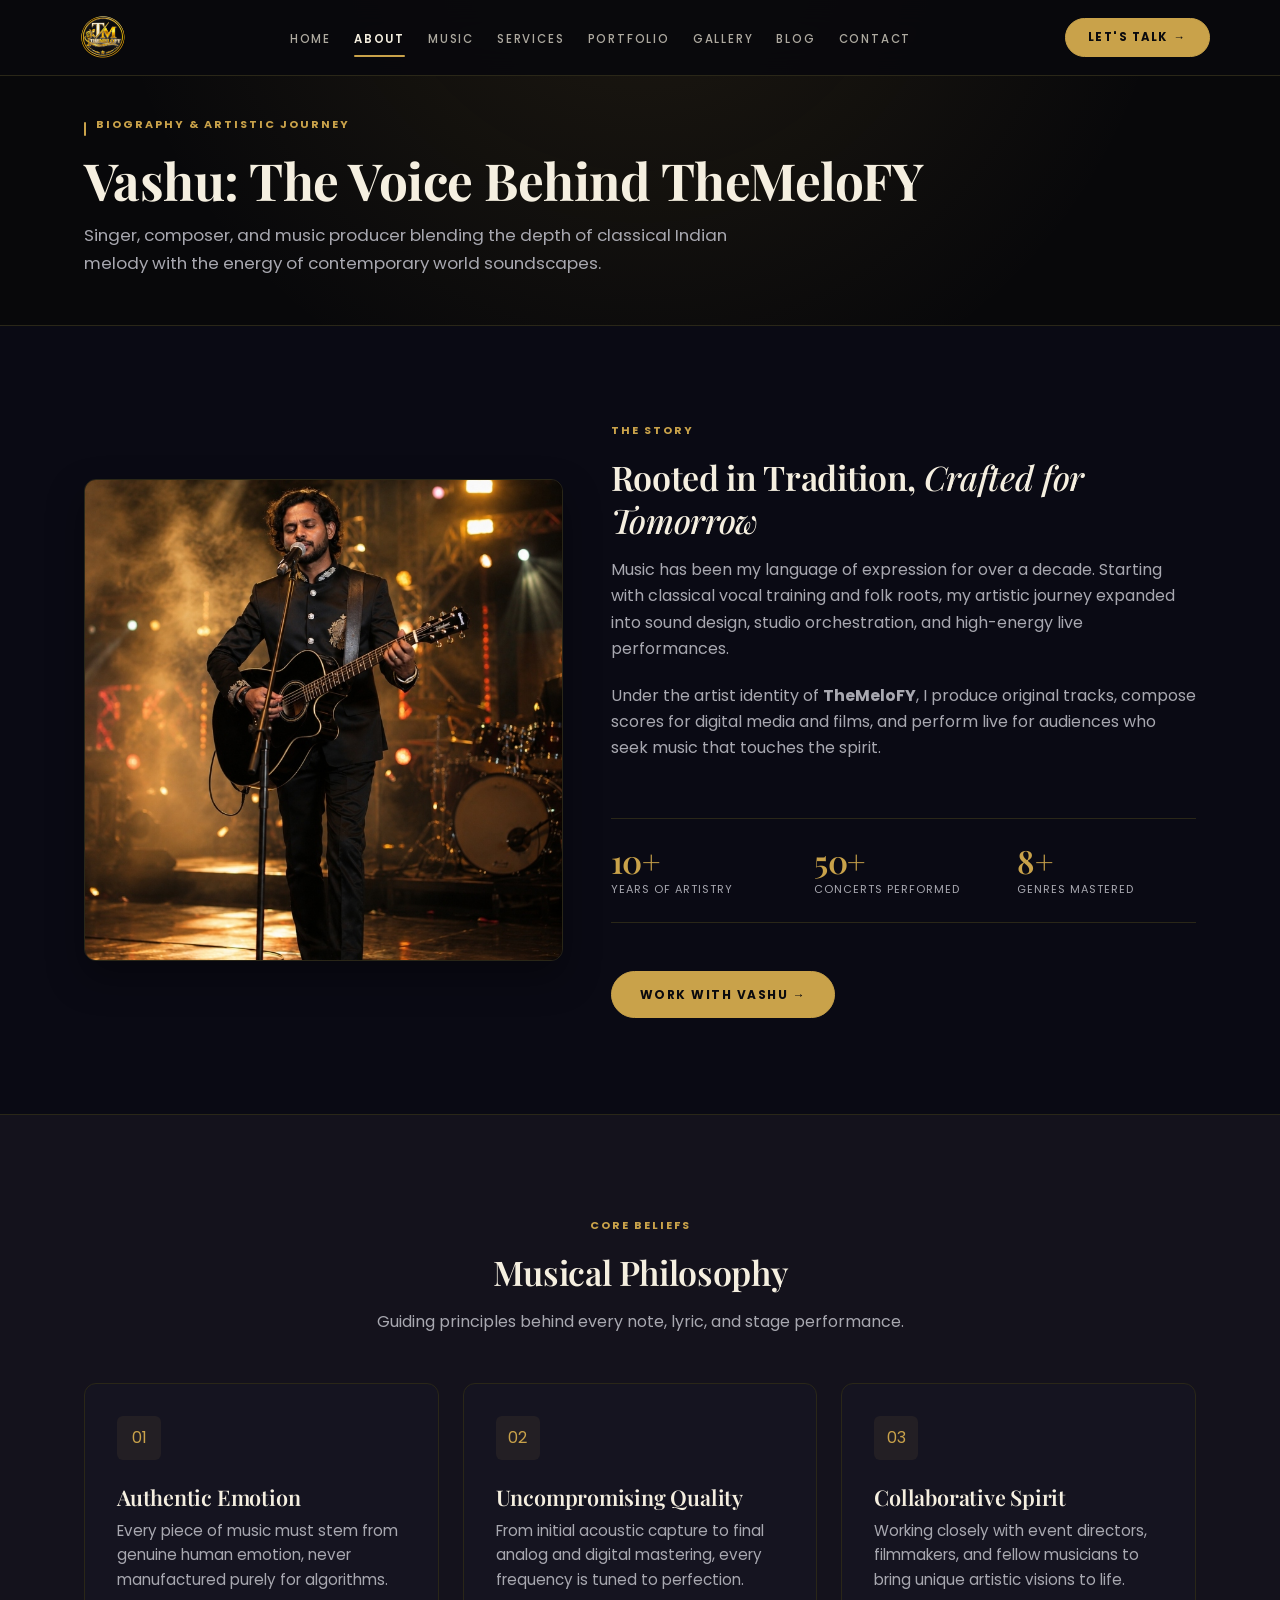
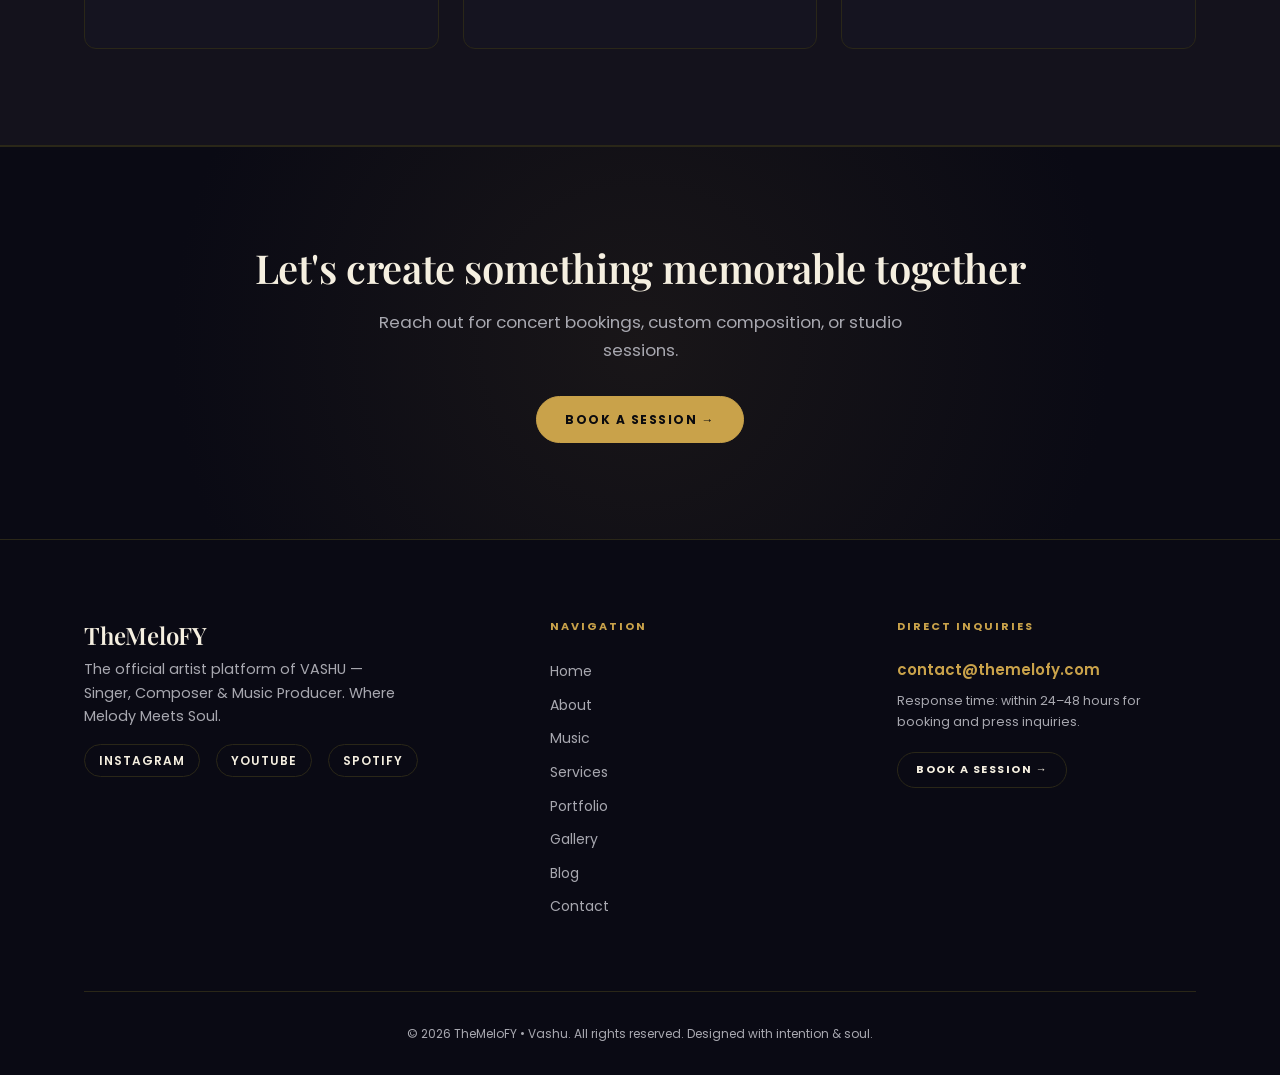
==== commit 893b6ae8: "Full site UI/UX consistency across all inner pages - about.html" ====
--- a/about.html
+++ b/about.html
@@ -1,212 +1,230 @@
-<!DOCTYPE html>
-<html lang="en">
-<head>
-  <meta charset="UTF-8">
-  <meta name="viewport" content="width=device-width, initial-scale=1.0">
-  <title>About Vashu — Singer • Composer • Music Producer | TheMeloFY</title>
-  <meta name="description" content="Discover the story, musical philosophy, and creative journey of Vashu — an independent singer, composer, and music producer based in India.">
-  
-  <link rel="preconnect" href="https://fonts.googleapis.com">
-  <link rel="preconnect" href="https://fonts.gstatic.com" crossorigin>
-  <link href="https://fonts.googleapis.com/css2?family=Playfair+Display:ital,wght@0,500;0,600;0,700;1,500&family=Poppins:wght@300;400;500;600;700&display=swap" rel="stylesheet">
-  
-  <link rel="stylesheet" href="style.css">
-</head>
-<body>
-
-  <!-- HEADER -->
-  <header id="siteHeader">
-    <nav class="wrap">
-      <a href="index.html" class="logo-brand" aria-label="TheMeloFY Home">
-        <img src="themelofy-logo-transparent.png" alt="TheMeloFY Logo" class="logo-img">
-      </a>
-
-      <ul class="nav-links">
-        <li><a href="index.html">Home</a></li>
-        <li><a href="about.html" class="active">About</a></li>
-        <li><a href="music.html">Music</a></li>
-        <li><a href="services.html">Services</a></li>
-        <li><a href="portfolio.html">Portfolio</a></li>
-        <li><a href="gallery.html">Gallery</a></li>
-        <li><a href="blog.html">Blog</a></li>
-        <li><a href="contact.html">Contact</a></li>
-      </ul>
-
-      <div class="header-cta">
-        <a href="contact.html" class="btn btn-gold btn-sm">Let's Talk</a>
-      </div>
-
-      <div class="burger" id="burger" aria-label="Toggle Navigation">
-        <span></span><span></span><span></span>
-      </div>
-    </nav>
-  </header>
-
-  <!-- Mobile Drawer -->
-  <div class="mobile-drawer-overlay" id="drawerOverlay"></div>
-  <div class="mobile-nav-drawer" id="mobileDrawer">
-    <div>
-      <div style="display: flex; justify-content: space-between; align-items: center; margin-bottom: 2rem;">
-        <img src="themelofy-logo-transparent.png" alt="TheMeloFY" style="height: 32px;">
-        <button id="drawerClose" style="font-size: 1.5rem; color: var(--cream);">&times;</button>
-      </div>
-      <ul style="display: flex; flex-direction: column; gap: 1.25rem;">
-        <li><a href="index.html" style="font-size: 1.1rem; color: var(--cream);">Home</a></li>
-        <li><a href="about.html" style="font-size: 1.1rem; color: var(--gold-primary); font-weight: 600;">About</a></li>
-        <li><a href="music.html" style="font-size: 1.1rem; color: var(--cream);">Music</a></li>
-        <li><a href="services.html" style="font-size: 1.1rem; color: var(--cream);">Services</a></li>
-        <li><a href="portfolio.html" style="font-size: 1.1rem; color: var(--cream);">Portfolio</a></li>
-        <li><a href="gallery.html" style="font-size: 1.1rem; color: var(--cream);">Gallery</a></li>
-        <li><a href="blog.html" style="font-size: 1.1rem; color: var(--cream);">Blog</a></li>
-        <li><a href="contact.html" style="font-size: 1.1rem; color: var(--cream);">Contact</a></li>
-      </ul>
-    </div>
-    <div style="margin-top: 2rem;">
-      <a href="contact.html" class="btn btn-gold" style="width: 100%;">Book a Session</a>
-    </div>
-  </div>
-
-  <main style="padding-top: var(--header-height-desktop);">
-    
-    <!-- MINIMAL INTRO HERO -->
-    <section class="section" style="padding-bottom: var(--space-6);">
-      <div class="wrap">
-        <span class="eyebrow">Biography & Story</span>
-        <h1 style="font-size: 2.75rem; margin-bottom: var(--space-2);">Vashu: The Voice Behind TheMeloFY</h1>
-        <p class="section-sub" style="max-width: 680px;">Singer, composer, and producer blending the depth of classical Indian melody with the energy of contemporary world soundscapes.</p>
-      </div>
-    </section>
-
-    <!-- CREATOR PROFILE STORY -->
-    <section class="section" style="padding-top: 0;">
-      <div class="wrap">
-        <div class="about-split-grid">
-          
-          <div class="about-portrait-card">
-            <img src="vashu-profile.jpg" alt="Vashu Portrait" class="about-portrait-img">
-          </div>
-
-          <div class="about-story-content">
-            <h2 class="section-title">Rooted in Tradition, Crafted for Tomorrow</h2>
-            <p style="margin-bottom: 1.25rem;">
-              Music has been my language of expression for over a decade. Starting with classical vocal training and folk roots, my artistic journey expanded into sound design, studio orchestration, and high-energy live performances.
-            </p>
-            <p style="margin-bottom: 1.5rem; color: var(--body-on-dark);">
-              Under the artist identity of <strong>TheMeloFY</strong>, I produce original tracks, compose scores for digital media and films, and perform live for audiences who seek music that touches the spirit.
-            </p>
-
-            <div class="stats-row-3">
-              <div class="stat-item">
-                <h4>10+</h4>
-                <p>Years of Artistry</p>
-              </div>
-              <div class="stat-item">
-                <h4>50+</h4>
-                <p>Concerts Performed</p>
-              </div>
-              <div class="stat-item">
-                <h4>8+</h4>
-                <p>Genres Mastered</p>
-              </div>
-            </div>
-
-            <div style="margin-top: 1rem;">
-              <a href="contact.html" class="btn btn-gold">Work With Vashu &rarr;</a>
-            </div>
-          </div>
-
-        </div>
-      </div>
-    </section>
-
-    <!-- PHILOSOPHY / VALUES -->
-    <section class="section" style="background-color: var(--bg-surface); border-top: 1px solid var(--gold-border-dark); border-bottom: 1px solid var(--gold-border-dark);">
-      <div class="wrap">
-        <div class="section-header text-center">
-          <span class="eyebrow">Core Beliefs</span>
-          <h2 class="section-title">Musical Philosophy</h2>
-          <p class="section-sub">Guiding principles behind every note, lyric, and stage performance.</p>
-        </div>
-
-        <div class="services-grid-3col">
-          <div class="service-card">
-            <div class="service-icon-wrap">01</div>
-            <h3 class="service-title">Authentic Emotion</h3>
-            <p class="service-desc">Every piece of music must stem from genuine human emotion, never manufactured purely for algorithms.</p>
-          </div>
-
-          <div class="service-card">
-            <div class="service-icon-wrap">02</div>
-            <h3 class="service-title">Uncompromising Quality</h3>
-            <p class="service-desc">From initial acoustic capture to final analog/digital mastering, every frequency is tuned to perfection.</p>
-          </div>
-
-          <div class="service-card">
-            <div class="service-icon-wrap">03</div>
-            <h3 class="service-title">Collaborative Spirit</h3>
-            <p class="service-desc">Working closely with event directors, filmmakers, and fellow musicians to bring unique visions to life.</p>
-          </div>
-        </div>
-      </div>
-    </section>
-
-    <!-- FINAL CTA -->
-    <section class="final-cta-section">
-      <div class="wrap text-center">
-        <h2 class="final-cta-title">Let's create something memorable together</h2>
-        <p class="final-cta-desc">Reach out for concert bookings, custom composition, or studio sessions.</p>
-        <a href="contact.html" class="btn btn-gold">Book a Session</a>
-      </div>
-    </section>
-
-  </main>
-
-  <!-- FOOTER -->
-  <footer class="footer">
-    <div class="wrap">
-      <div class="footer-grid-3col">
-        <div>
-          <h3 class="footer-brand-title">TheMeloFY</h3>
-          <p class="footer-tagline">The official artist platform of VASHU — Singer, Composer & Music Producer.</p>
-        </div>
-        <div>
-          <h4 class="footer-heading">Navigation</h4>
-          <ul class="footer-nav-list">
-            <li><a href="index.html">Home</a></li>
-            <li><a href="about.html">About</a></li>
-            <li><a href="music.html">Music</a></li>
-            <li><a href="services.html">Services</a></li>
-            <li><a href="portfolio.html">Portfolio</a></li>
-            <li><a href="contact.html">Contact</a></li>
-          </ul>
-        </div>
-        <div>
-          <h4 class="footer-heading">Contact</h4>
-          <p style="font-size: 15px; color: var(--cream); font-weight: 600; margin-bottom: 0.5rem;">contact@themelofy.com</p>
-          <p style="font-size: 12px; color: var(--body-on-dark);">Response time: within 24–48 hours</p>
-        </div>
-      </div>
-      <div class="footer-copyright-line">&copy; 2026 TheMeloFY &bull; Vashu. All rights reserved.</div>
-    </div>
-  </footer>
-
-  <script>
-    const header = document.getElementById('siteHeader');
-    window.addEventListener('scroll', () => {
-      if (window.scrollY > 20) header.classList.add('scrolled');
-      else header.classList.remove('scrolled');
-    });
-
-    const burger = document.getElementById('burger');
-    const drawer = document.getElementById('mobileDrawer');
-    const overlay = document.getElementById('drawerOverlay');
-    const drawerClose = document.getElementById('drawerClose');
-
-    function openMenu() { drawer.classList.add('active'); overlay.classList.add('active'); }
-    function closeMenu() { drawer.classList.remove('active'); overlay.classList.remove('active'); }
-    if (burger) burger.addEventListener('click', openMenu);
-    if (drawerClose) drawerClose.addEventListener('click', closeMenu);
-    if (overlay) overlay.addEventListener('click', closeMenu);
-  </script>
-</body>
-</html>
+<!DOCTYPE html>
+<html lang="en">
+<head>
+  <meta charset="UTF-8">
+  <meta name="viewport" content="width=device-width, initial-scale=1.0">
+  <title>About Vashu — Singer • Composer • Music Producer | TheMeloFY</title>
+  <meta name="description" content="Discover the story, musical philosophy, and creative journey of Vashu — an independent singer, composer, and music producer based in India.">
+  
+  <!-- Google Fonts: Cinzel + Playfair Display + Poppins -->
+  <link rel="preconnect" href="https://fonts.googleapis.com">
+  <link rel="preconnect" href="https://fonts.gstatic.com" crossorigin>
+  <link href="https://fonts.googleapis.com/css2?family=Cinzel:wght@600;700;800;900&family=Playfair+Display:ital,wght@0,400;0,500;0,600;0,700;1,400;1,500&family=Poppins:wght@300;400;500;600;700&display=swap" rel="stylesheet">
+  
+  <link rel="stylesheet" href="style.css">
+</head>
+<body>
+
+  <!-- ================= HEADER / NAVBAR ================= -->
+  <header id="siteHeader">
+    <nav class="wrap header-nav-wrap">
+      <a href="index.html" class="logo-brand" aria-label="TheMeloFY Home">
+        <img src="themelofy-logo-transparent.png" alt="TheMeloFY Logo" class="logo-img">
+      </a>
+
+      <!-- Desktop Nav -->
+      <ul class="nav-links">
+        <li><a href="index.html">HOME</a></li>
+        <li><a href="about.html" class="active">ABOUT</a></li>
+        <li><a href="music.html">MUSIC</a></li>
+        <li><a href="services.html">SERVICES</a></li>
+        <li><a href="portfolio.html">PORTFOLIO</a></li>
+        <li><a href="gallery.html">GALLERY</a></li>
+        <li><a href="blog.html">BLOG</a></li>
+        <li><a href="contact.html">CONTACT</a></li>
+      </ul>
+
+      <!-- Header CTA -->
+      <div class="header-cta">
+        <a href="contact.html" class="btn btn-header-talk">LET'S TALK <span class="cta-arrow">&rarr;</span></a>
+      </div>
+
+      <!-- Mobile Burger -->
+      <div class="burger" id="burger" aria-label="Toggle Navigation Menu">
+        <span></span>
+        <span></span>
+        <span></span>
+      </div>
+    </nav>
+  </header>
+
+  <!-- Mobile Drawer -->
+  <div class="mobile-drawer-overlay" id="drawerOverlay"></div>
+  <div class="mobile-nav-drawer" id="mobileDrawer">
+    <div>
+      <div style="display: flex; justify-content: space-between; align-items: center; margin-bottom: 2rem;">
+        <img src="themelofy-logo-transparent.png" alt="TheMeloFY" style="height: 36px;">
+        <button id="drawerClose" style="font-size: 1.6rem; color: var(--cream);">&times;</button>
+      </div>
+      <ul class="drawer-nav-list">
+        <li><a href="index.html">Home</a></li>
+        <li><a href="about.html" class="active">About</a></li>
+        <li><a href="music.html">Music</a></li>
+        <li><a href="services.html">Services</a></li>
+        <li><a href="portfolio.html">Portfolio</a></li>
+        <li><a href="gallery.html">Gallery</a></li>
+        <li><a href="blog.html">Blog</a></li>
+        <li><a href="contact.html">Contact</a></li>
+      </ul>
+    </div>
+    <div style="margin-top: 2rem;">
+      <a href="contact.html" class="btn btn-gold" style="width: 100%;">LET'S TALK &rarr;</a>
+    </div>
+  </div>
+
+  <main>
+    
+    <!-- PAGE HERO BANNER -->
+    <section class="page-hero">
+      <div class="wrap">
+        <div class="page-hero-badge">
+          <span class="kicker-gold-bar" aria-hidden="true"></span>
+          <span class="eyebrow">BIOGRAPHY &amp; ARTISTIC JOURNEY</span>
+        </div>
+        <h1 class="page-hero-title">Vashu: The Voice Behind TheMeloFY</h1>
+        <p class="page-hero-sub">Singer, composer, and music producer blending the depth of classical Indian melody with the energy of contemporary world soundscapes.</p>
+      </div>
+    </section>
+
+    <!-- CREATOR PROFILE STORY -->
+    <section class="section">
+      <div class="wrap">
+        <div class="about-split-grid">
+          
+          <div class="about-portrait-card">
+            <img src="vashu-profile.jpg" alt="Vashu Performing Live" class="about-portrait-img">
+          </div>
+
+          <div class="about-story-content">
+            <span class="eyebrow">The Story</span>
+            <h2 class="section-title">Rooted in Tradition, <em>Crafted for Tomorrow</em></h2>
+            <p style="margin-bottom: 1.25rem;">
+              Music has been my language of expression for over a decade. Starting with classical vocal training and folk roots, my artistic journey expanded into sound design, studio orchestration, and high-energy live performances.
+            </p>
+            <p style="margin-bottom: 1.5rem; color: var(--body-on-dark);">
+              Under the artist identity of <strong>TheMeloFY</strong>, I produce original tracks, compose scores for digital media and films, and perform live for audiences who seek music that touches the spirit.
+            </p>
+
+            <div class="stats-row-3">
+              <div class="stat-item">
+                <h4>10+</h4>
+                <p>Years of Artistry</p>
+              </div>
+              <div class="stat-item">
+                <h4>50+</h4>
+                <p>Concerts Performed</p>
+              </div>
+              <div class="stat-item">
+                <h4>8+</h4>
+                <p>Genres Mastered</p>
+              </div>
+            </div>
+
+            <div style="margin-top: 1rem;">
+              <a href="contact.html" class="btn btn-gold">Work With Vashu &rarr;</a>
+            </div>
+          </div>
+
+        </div>
+      </div>
+    </section>
+
+    <!-- PHILOSOPHY / VALUES -->
+    <section class="section" style="background-color: var(--bg-surface); border-top: 1px solid var(--gold-border-dark); border-bottom: 1px solid var(--gold-border-dark);">
+      <div class="wrap">
+        <div class="section-header text-center">
+          <span class="eyebrow">Core Beliefs</span>
+          <h2 class="section-title">Musical Philosophy</h2>
+          <p class="section-sub">Guiding principles behind every note, lyric, and stage performance.</p>
+        </div>
+
+        <div class="services-grid-3col">
+          <div class="service-card">
+            <div class="service-icon-wrap">01</div>
+            <h3 class="service-title">Authentic Emotion</h3>
+            <p class="service-desc">Every piece of music must stem from genuine human emotion, never manufactured purely for algorithms.</p>
+          </div>
+
+          <div class="service-card">
+            <div class="service-icon-wrap">02</div>
+            <h3 class="service-title">Uncompromising Quality</h3>
+            <p class="service-desc">From initial acoustic capture to final analog and digital mastering, every frequency is tuned to perfection.</p>
+          </div>
+
+          <div class="service-card">
+            <div class="service-icon-wrap">03</div>
+            <h3 class="service-title">Collaborative Spirit</h3>
+            <p class="service-desc">Working closely with event directors, filmmakers, and fellow musicians to bring unique artistic visions to life.</p>
+          </div>
+        </div>
+      </div>
+    </section>
+
+    <!-- FINAL CTA -->
+    <section class="final-cta-section">
+      <div class="wrap text-center">
+        <h2 class="final-cta-title">Let's create something memorable together</h2>
+        <p class="final-cta-desc">Reach out for concert bookings, custom composition, or studio sessions.</p>
+        <a href="contact.html" class="btn btn-gold">Book a Session &rarr;</a>
+      </div>
+    </section>
+
+  </main>
+
+  <!-- FOOTER -->
+  <footer class="footer">
+    <div class="wrap">
+      <div class="footer-grid-3col">
+        <div>
+          <h3 class="footer-brand-title">TheMeloFY</h3>
+          <p class="footer-tagline">The official artist platform of VASHU — Singer, Composer &amp; Music Producer. Where Melody Meets Soul.</p>
+          <div class="footer-social-links" style="margin-top: 1rem;">
+            <a href="https://instagram.com" class="social-pill" target="_blank" rel="noopener">Instagram</a>
+            <a href="https://youtube.com" class="social-pill" target="_blank" rel="noopener">YouTube</a>
+            <a href="https://spotify.com" class="social-pill" target="_blank" rel="noopener">Spotify</a>
+          </div>
+        </div>
+        <div>
+          <h4 class="footer-heading">Navigation</h4>
+          <ul class="footer-nav-list">
+            <li><a href="index.html">Home</a></li>
+            <li><a href="about.html">About</a></li>
+            <li><a href="music.html">Music</a></li>
+            <li><a href="services.html">Services</a></li>
+            <li><a href="portfolio.html">Portfolio</a></li>
+            <li><a href="gallery.html">Gallery</a></li>
+            <li><a href="blog.html">Blog</a></li>
+            <li><a href="contact.html">Contact</a></li>
+          </ul>
+        </div>
+        <div>
+          <h4 class="footer-heading">Direct Inquiries</h4>
+          <p style="font-size: 15px; color: var(--cream); font-weight: 600; margin-bottom: 0.5rem;"><a href="mailto:contact@themelofy.com" style="color: var(--gold-primary);">contact@themelofy.com</a></p>
+          <p style="font-size: 12.5px; color: var(--body-on-dark); margin-bottom: 1.25rem;">Response time: within 24–48 hours for booking and press inquiries.</p>
+          <a href="contact.html" class="btn btn-outline btn-sm">Book A Session &rarr;</a>
+        </div>
+      </div>
+      <div class="footer-copyright-line">&copy; 2026 TheMeloFY &bull; Vashu. All rights reserved. Designed with intention &amp; soul.</div>
+    </div>
+  </footer>
+
+  <script>
+    const header = document.getElementById('siteHeader');
+    window.addEventListener('scroll', () => {
+      if (window.scrollY > 20) header.classList.add('scrolled');
+      else header.classList.remove('scrolled');
+    });
+
+    const burger = document.getElementById('burger');
+    const drawer = document.getElementById('mobileDrawer');
+    const overlay = document.getElementById('drawerOverlay');
+    const drawerClose = document.getElementById('drawerClose');
+
+    function openMenu() { drawer.classList.add('active'); overlay.classList.add('active'); }
+    function closeMenu() { drawer.classList.remove('active'); overlay.classList.remove('active'); }
+    if (burger) burger.addEventListener('click', openMenu);
+    if (drawerClose) drawerClose.addEventListener('click', closeMenu);
+    if (overlay) overlay.addEventListener('click', closeMenu);
+  </script>
+</body>
+</html>
--- a/style.css
+++ b/style.css
@@ -285,6 +285,7 @@
 }
 
 /* Header specific CTA */
+.header-cta .btn,
 .btn-header-talk {
   background-color: var(--gold-primary);
   color: #0A0A0E;
@@ -300,11 +301,13 @@
   transition: all var(--transition-fast);
 }
 
+.header-cta .btn .cta-arrow,
 .btn-header-talk .cta-arrow {
   transition: transform var(--transition-fast);
   display: inline-block;
 }
 
+.header-cta .btn:hover,
 .btn-header-talk:hover {
   background-color: var(--gold-hover);
   border-color: var(--gold-hover);
@@ -313,6 +316,7 @@
   box-shadow: 0 6px 20px rgba(201, 162, 74, 0.28);
 }
 
+.header-cta .btn:hover .cta-arrow,
 .btn-header-talk:hover .cta-arrow {
   transform: translateX(3px);
 }
@@ -402,24 +406,37 @@
   right: 0;
   z-index: 1000;
   height: var(--header-height-desktop);
-  background-color: transparent;
-  transition: background-color var(--transition-normal), border-color var(--transition-normal), backdrop-filter var(--transition-normal);
-  border-bottom: 1px solid transparent;
-}
-
-#siteHeader.scrolled, .header.scrolled {
-  background-color: rgba(9, 9, 13, 0.92);
+  background-color: rgba(9, 9, 13, 0.95);
   backdrop-filter: blur(14px);
   -webkit-backdrop-filter: blur(14px);
   border-bottom: 1px solid var(--gold-border-dark);
-}
-
+  transition: background-color var(--transition-normal), border-color var(--transition-normal);
+}
+
+/* On Homepage top hero, header blends seamlessly */
+body.home-page #siteHeader:not(.scrolled) {
+  background-color: transparent;
+  border-bottom: 1px solid transparent;
+}
+
+#siteHeader.scrolled, .header.scrolled {
+  background-color: rgba(9, 9, 13, 0.96);
+  backdrop-filter: blur(16px);
+  -webkit-backdrop-filter: blur(16px);
+  border-bottom: 1px solid var(--gold-border-dark);
+}
+
+#siteHeader nav,
+.header nav,
 .header-nav-wrap {
   display: flex;
   align-items: center;
   justify-content: space-between;
   height: 100%;
-  max-width: 1360px;
+  max-width: 1380px;
+  width: 94%;
+  margin-left: auto;
+  margin-right: auto;
   padding-left: var(--space-4);
   padding-right: var(--space-4);
 }
@@ -428,6 +445,7 @@
   display: flex;
   align-items: center;
   gap: var(--space-1);
+  flex-shrink: 0;
 }
 
 .logo-img {
@@ -444,12 +462,14 @@
 .nav-links {
   display: flex;
   align-items: center;
-  gap: 2.25rem;
+  justify-content: center;
+  gap: clamp(1rem, 1.8vw, 2.25rem);
+  white-space: nowrap;
 }
 
 .nav-links li a {
   font-family: var(--font-sans);
-  font-size: 12px;
+  font-size: 11.5px;
   font-weight: 500;
   text-transform: uppercase;
   letter-spacing: 1.8px;
@@ -482,6 +502,7 @@
 .header-cta {
   display: flex;
   align-items: center;
+  flex-shrink: 0;
 }
 
 /* Mobile Hamburger */
@@ -569,6 +590,119 @@
 }
 
 /* --------------------------------------------------------------------------
+   6.1. GLOBAL INNER PAGE HERO / BANNER
+   -------------------------------------------------------------------------- */
+.page-hero {
+  padding-top: calc(var(--header-height-desktop) + 40px);
+  padding-bottom: var(--space-6);
+  background: radial-gradient(circle at 50% -30%, rgba(201, 162, 74, 0.12) 0%, rgba(10, 10, 20, 0) 70%), #08080A;
+  border-bottom: 1px solid var(--gold-border-dark);
+  position: relative;
+}
+
+.page-hero-badge {
+  display: inline-flex;
+  align-items: center;
+  gap: 10px;
+  margin-bottom: 8px;
+}
+
+.page-hero-title {
+  font-family: var(--font-serif);
+  font-size: clamp(2.3rem, 4.2vw, 3.2rem);
+  font-weight: 700;
+  color: var(--cream);
+  line-height: 1.18;
+  letter-spacing: -0.01em;
+  margin-bottom: 12px;
+}
+
+.page-hero-sub {
+  font-family: var(--font-sans);
+  font-size: 1.05rem;
+  color: var(--body-on-dark);
+  max-width: 680px;
+  line-height: 1.65;
+}
+
+/* --------------------------------------------------------------------------
+   6.2. GALLERY LIGHTBOX MODAL
+   -------------------------------------------------------------------------- */
+.lightbox-modal {
+  position: fixed;
+  inset: 0;
+  background-color: rgba(5, 5, 8, 0.94);
+  backdrop-filter: blur(12px);
+  -webkit-backdrop-filter: blur(12px);
+  z-index: 2000;
+  display: flex;
+  flex-direction: column;
+  align-items: center;
+  justify-content: center;
+  opacity: 0;
+  visibility: hidden;
+  transition: opacity 0.3s ease, visibility 0.3s ease;
+  padding: 24px;
+}
+
+.lightbox-modal.active {
+  opacity: 1;
+  visibility: visible;
+}
+
+.lightbox-img-wrap {
+  position: relative;
+  max-width: 900px;
+  max-height: 80vh;
+  display: flex;
+  align-items: center;
+  justify-content: center;
+}
+
+.lightbox-img {
+  max-width: 100%;
+  max-height: 80vh;
+  object-fit: contain;
+  border-radius: 8px;
+  border: 1px solid var(--gold-border-dark);
+  box-shadow: 0 20px 50px rgba(0, 0, 0, 0.8);
+}
+
+.lightbox-caption {
+  font-family: var(--font-sans);
+  font-size: 14px;
+  color: var(--cream);
+  margin-top: 16px;
+  text-align: center;
+  letter-spacing: 1px;
+}
+
+.lightbox-close {
+  position: absolute;
+  top: 24px;
+  right: 28px;
+  width: 44px;
+  height: 44px;
+  border-radius: 50%;
+  background: rgba(20, 18, 28, 0.8);
+  border: 1px solid var(--gold-border-dark);
+  color: var(--cream);
+  font-size: 1.6rem;
+  display: flex;
+  align-items: center;
+  justify-content: center;
+  cursor: pointer;
+  transition: all var(--transition-fast);
+}
+
+.lightbox-close:hover {
+  background: var(--gold-primary);
+  color: #0A0A0E;
+  border-color: var(--gold-primary);
+  transform: scale(1.08);
+}
+
+/* --------------------------------------------------------------------------
    7. HERO SECTION (EDITORIAL CINEMATIC PORTFOLIO WITH LUXURY ANIMATIONS)
    -------------------------------------------------------------------------- */
 .hero {
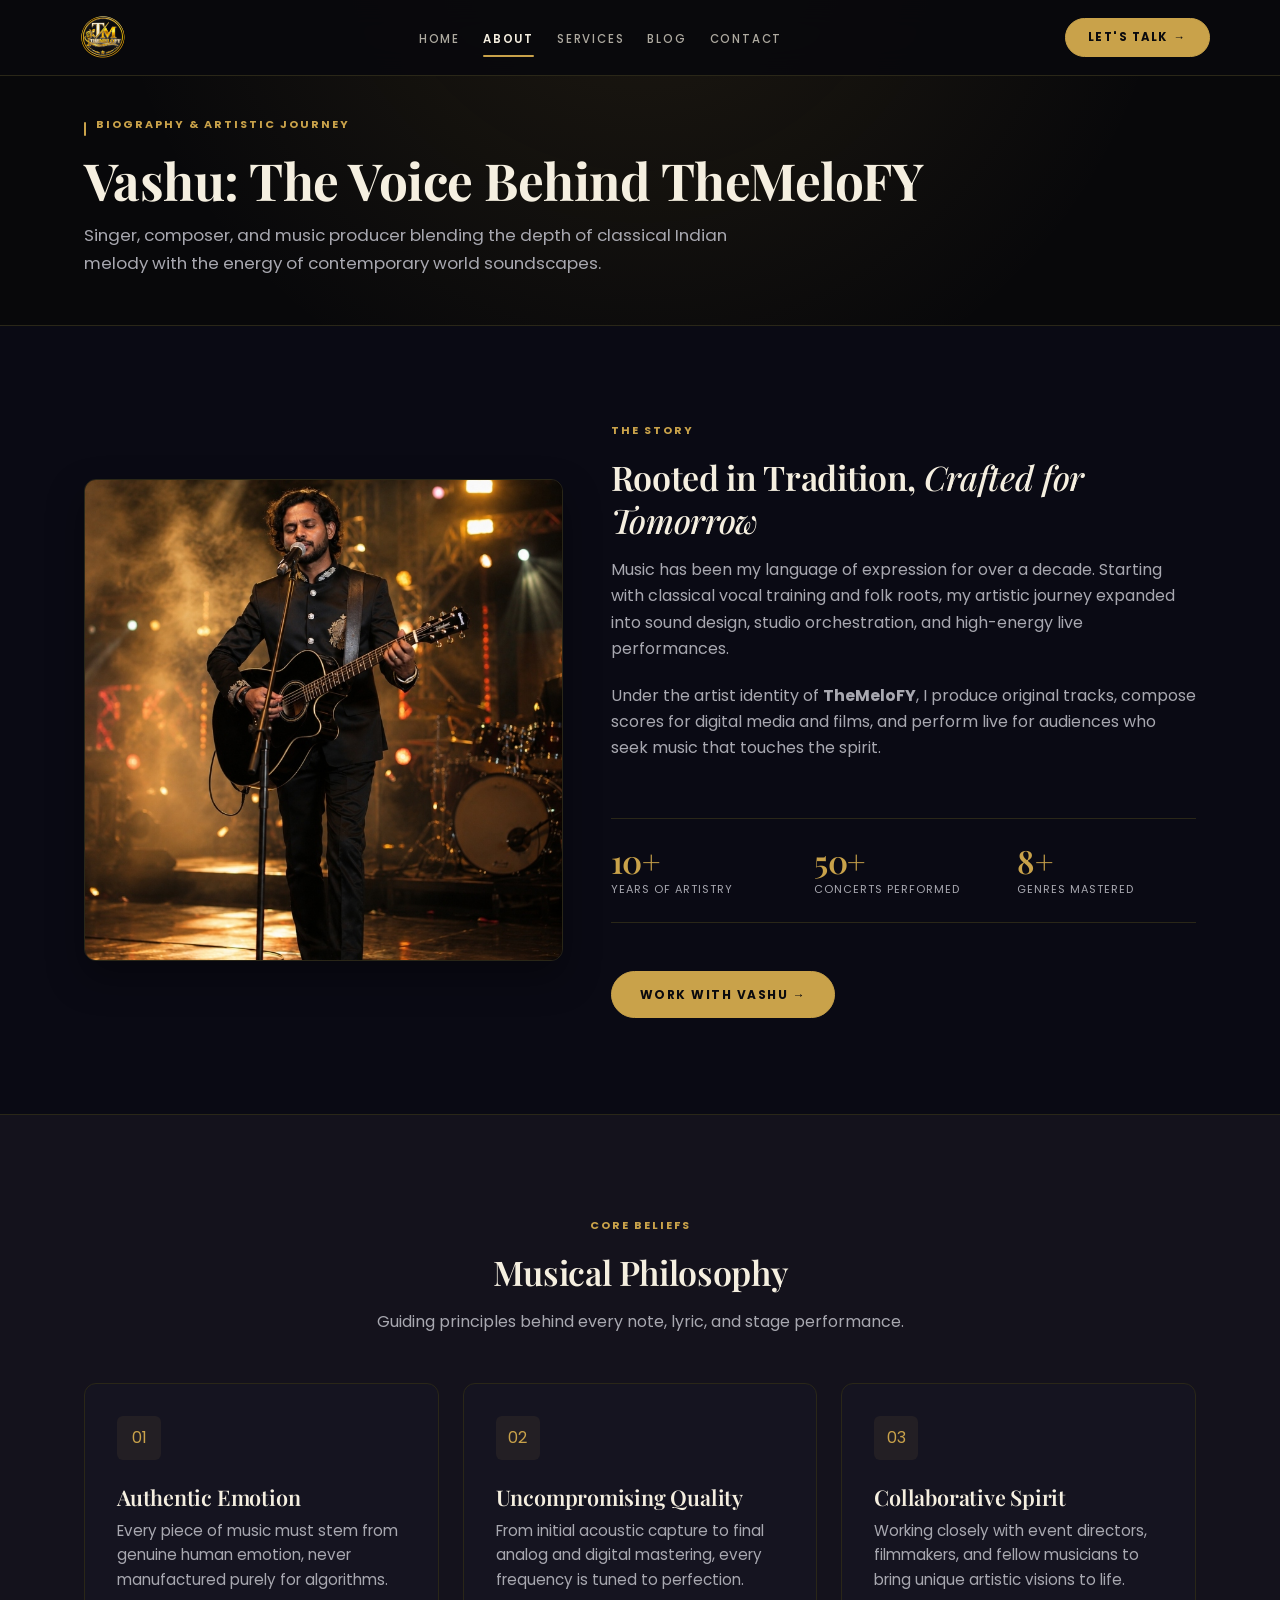
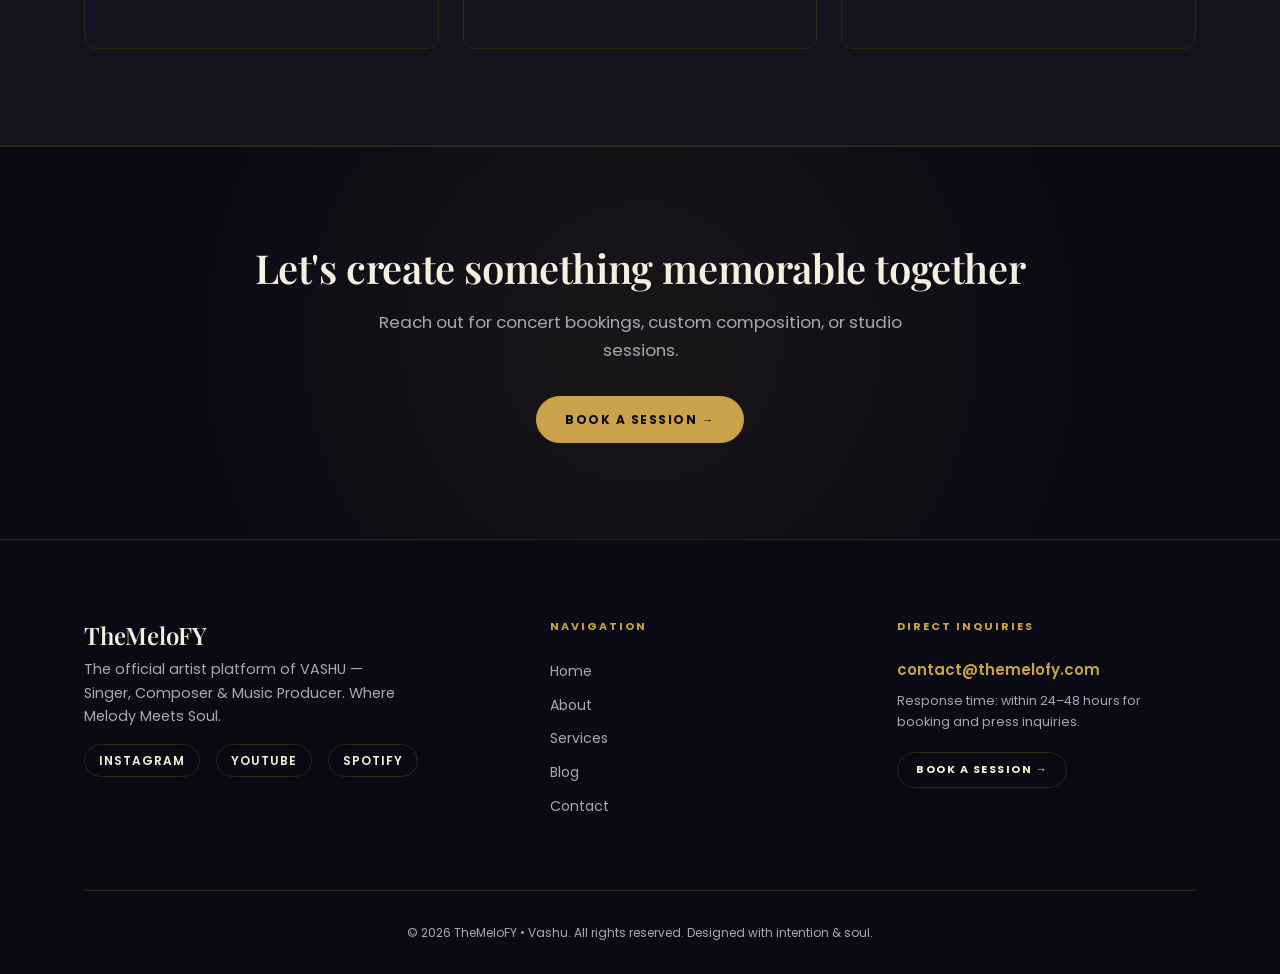
==== commit 18f1381b: "Remove Music, Portfolio, and Gallery pages and update all navigation menus" ====
--- a/about.html
+++ b/about.html
@@ -1,230 +1,249 @@
-<!DOCTYPE html>
-<html lang="en">
-<head>
-  <meta charset="UTF-8">
-  <meta name="viewport" content="width=device-width, initial-scale=1.0">
-  <title>About Vashu — Singer • Composer • Music Producer | TheMeloFY</title>
-  <meta name="description" content="Discover the story, musical philosophy, and creative journey of Vashu — an independent singer, composer, and music producer based in India.">
-  
-  <!-- Google Fonts: Cinzel + Playfair Display + Poppins -->
-  <link rel="preconnect" href="https://fonts.googleapis.com">
-  <link rel="preconnect" href="https://fonts.gstatic.com" crossorigin>
-  <link href="https://fonts.googleapis.com/css2?family=Cinzel:wght@600;700;800;900&family=Playfair+Display:ital,wght@0,400;0,500;0,600;0,700;1,400;1,500&family=Poppins:wght@300;400;500;600;700&display=swap" rel="stylesheet">
-  
-  <link rel="stylesheet" href="style.css">
-</head>
-<body>
-
-  <!-- ================= HEADER / NAVBAR ================= -->
-  <header id="siteHeader">
-    <nav class="wrap header-nav-wrap">
-      <a href="index.html" class="logo-brand" aria-label="TheMeloFY Home">
-        <img src="themelofy-logo-transparent.png" alt="TheMeloFY Logo" class="logo-img">
-      </a>
-
-      <!-- Desktop Nav -->
-      <ul class="nav-links">
-        <li><a href="index.html">HOME</a></li>
-        <li><a href="about.html" class="active">ABOUT</a></li>
-        <li><a href="music.html">MUSIC</a></li>
-        <li><a href="services.html">SERVICES</a></li>
-        <li><a href="portfolio.html">PORTFOLIO</a></li>
-        <li><a href="gallery.html">GALLERY</a></li>
-        <li><a href="blog.html">BLOG</a></li>
-        <li><a href="contact.html">CONTACT</a></li>
-      </ul>
-
-      <!-- Header CTA -->
-      <div class="header-cta">
-        <a href="contact.html" class="btn btn-header-talk">LET'S TALK <span class="cta-arrow">&rarr;</span></a>
-      </div>
-
-      <!-- Mobile Burger -->
-      <div class="burger" id="burger" aria-label="Toggle Navigation Menu">
-        <span></span>
-        <span></span>
-        <span></span>
-      </div>
-    </nav>
-  </header>
-
-  <!-- Mobile Drawer -->
-  <div class="mobile-drawer-overlay" id="drawerOverlay"></div>
-  <div class="mobile-nav-drawer" id="mobileDrawer">
-    <div>
-      <div style="display: flex; justify-content: space-between; align-items: center; margin-bottom: 2rem;">
-        <img src="themelofy-logo-transparent.png" alt="TheMeloFY" style="height: 36px;">
-        <button id="drawerClose" style="font-size: 1.6rem; color: var(--cream);">&times;</button>
-      </div>
-      <ul class="drawer-nav-list">
-        <li><a href="index.html">Home</a></li>
-        <li><a href="about.html" class="active">About</a></li>
-        <li><a href="music.html">Music</a></li>
-        <li><a href="services.html">Services</a></li>
-        <li><a href="portfolio.html">Portfolio</a></li>
-        <li><a href="gallery.html">Gallery</a></li>
-        <li><a href="blog.html">Blog</a></li>
-        <li><a href="contact.html">Contact</a></li>
-      </ul>
-    </div>
-    <div style="margin-top: 2rem;">
-      <a href="contact.html" class="btn btn-gold" style="width: 100%;">LET'S TALK &rarr;</a>
-    </div>
-  </div>
-
-  <main>
-    
-    <!-- PAGE HERO BANNER -->
-    <section class="page-hero">
-      <div class="wrap">
-        <div class="page-hero-badge">
-          <span class="kicker-gold-bar" aria-hidden="true"></span>
-          <span class="eyebrow">BIOGRAPHY &amp; ARTISTIC JOURNEY</span>
-        </div>
-        <h1 class="page-hero-title">Vashu: The Voice Behind TheMeloFY</h1>
-        <p class="page-hero-sub">Singer, composer, and music producer blending the depth of classical Indian melody with the energy of contemporary world soundscapes.</p>
-      </div>
-    </section>
-
-    <!-- CREATOR PROFILE STORY -->
-    <section class="section">
-      <div class="wrap">
-        <div class="about-split-grid">
-          
-          <div class="about-portrait-card">
-            <img src="vashu-profile.jpg" alt="Vashu Performing Live" class="about-portrait-img">
-          </div>
-
-          <div class="about-story-content">
-            <span class="eyebrow">The Story</span>
-            <h2 class="section-title">Rooted in Tradition, <em>Crafted for Tomorrow</em></h2>
-            <p style="margin-bottom: 1.25rem;">
-              Music has been my language of expression for over a decade. Starting with classical vocal training and folk roots, my artistic journey expanded into sound design, studio orchestration, and high-energy live performances.
-            </p>
-            <p style="margin-bottom: 1.5rem; color: var(--body-on-dark);">
-              Under the artist identity of <strong>TheMeloFY</strong>, I produce original tracks, compose scores for digital media and films, and perform live for audiences who seek music that touches the spirit.
-            </p>
-
-            <div class="stats-row-3">
-              <div class="stat-item">
-                <h4>10+</h4>
-                <p>Years of Artistry</p>
-              </div>
-              <div class="stat-item">
-                <h4>50+</h4>
-                <p>Concerts Performed</p>
-              </div>
-              <div class="stat-item">
-                <h4>8+</h4>
-                <p>Genres Mastered</p>
-              </div>
-            </div>
-
-            <div style="margin-top: 1rem;">
-              <a href="contact.html" class="btn btn-gold">Work With Vashu &rarr;</a>
-            </div>
-          </div>
-
-        </div>
-      </div>
-    </section>
-
-    <!-- PHILOSOPHY / VALUES -->
-    <section class="section" style="background-color: var(--bg-surface); border-top: 1px solid var(--gold-border-dark); border-bottom: 1px solid var(--gold-border-dark);">
-      <div class="wrap">
-        <div class="section-header text-center">
-          <span class="eyebrow">Core Beliefs</span>
-          <h2 class="section-title">Musical Philosophy</h2>
-          <p class="section-sub">Guiding principles behind every note, lyric, and stage performance.</p>
-        </div>
-
-        <div class="services-grid-3col">
-          <div class="service-card">
-            <div class="service-icon-wrap">01</div>
-            <h3 class="service-title">Authentic Emotion</h3>
-            <p class="service-desc">Every piece of music must stem from genuine human emotion, never manufactured purely for algorithms.</p>
-          </div>
-
-          <div class="service-card">
-            <div class="service-icon-wrap">02</div>
-            <h3 class="service-title">Uncompromising Quality</h3>
-            <p class="service-desc">From initial acoustic capture to final analog and digital mastering, every frequency is tuned to perfection.</p>
-          </div>
-
-          <div class="service-card">
-            <div class="service-icon-wrap">03</div>
-            <h3 class="service-title">Collaborative Spirit</h3>
-            <p class="service-desc">Working closely with event directors, filmmakers, and fellow musicians to bring unique artistic visions to life.</p>
-          </div>
-        </div>
-      </div>
-    </section>
-
-    <!-- FINAL CTA -->
-    <section class="final-cta-section">
-      <div class="wrap text-center">
-        <h2 class="final-cta-title">Let's create something memorable together</h2>
-        <p class="final-cta-desc">Reach out for concert bookings, custom composition, or studio sessions.</p>
-        <a href="contact.html" class="btn btn-gold">Book a Session &rarr;</a>
-      </div>
-    </section>
-
-  </main>
-
-  <!-- FOOTER -->
-  <footer class="footer">
-    <div class="wrap">
-      <div class="footer-grid-3col">
-        <div>
-          <h3 class="footer-brand-title">TheMeloFY</h3>
-          <p class="footer-tagline">The official artist platform of VASHU — Singer, Composer &amp; Music Producer. Where Melody Meets Soul.</p>
-          <div class="footer-social-links" style="margin-top: 1rem;">
-            <a href="https://instagram.com" class="social-pill" target="_blank" rel="noopener">Instagram</a>
-            <a href="https://youtube.com" class="social-pill" target="_blank" rel="noopener">YouTube</a>
-            <a href="https://spotify.com" class="social-pill" target="_blank" rel="noopener">Spotify</a>
-          </div>
-        </div>
-        <div>
-          <h4 class="footer-heading">Navigation</h4>
-          <ul class="footer-nav-list">
-            <li><a href="index.html">Home</a></li>
-            <li><a href="about.html">About</a></li>
-            <li><a href="music.html">Music</a></li>
-            <li><a href="services.html">Services</a></li>
-            <li><a href="portfolio.html">Portfolio</a></li>
-            <li><a href="gallery.html">Gallery</a></li>
-            <li><a href="blog.html">Blog</a></li>
-            <li><a href="contact.html">Contact</a></li>
-          </ul>
-        </div>
-        <div>
-          <h4 class="footer-heading">Direct Inquiries</h4>
-          <p style="font-size: 15px; color: var(--cream); font-weight: 600; margin-bottom: 0.5rem;"><a href="mailto:contact@themelofy.com" style="color: var(--gold-primary);">contact@themelofy.com</a></p>
-          <p style="font-size: 12.5px; color: var(--body-on-dark); margin-bottom: 1.25rem;">Response time: within 24–48 hours for booking and press inquiries.</p>
-          <a href="contact.html" class="btn btn-outline btn-sm">Book A Session &rarr;</a>
-        </div>
-      </div>
-      <div class="footer-copyright-line">&copy; 2026 TheMeloFY &bull; Vashu. All rights reserved. Designed with intention &amp; soul.</div>
-    </div>
-  </footer>
-
-  <script>
-    const header = document.getElementById('siteHeader');
-    window.addEventListener('scroll', () => {
-      if (window.scrollY > 20) header.classList.add('scrolled');
-      else header.classList.remove('scrolled');
-    });
-
-    const burger = document.getElementById('burger');
-    const drawer = document.getElementById('mobileDrawer');
-    const overlay = document.getElementById('drawerOverlay');
-    const drawerClose = document.getElementById('drawerClose');
-
-    function openMenu() { drawer.classList.add('active'); overlay.classList.add('active'); }
-    function closeMenu() { drawer.classList.remove('active'); overlay.classList.remove('active'); }
-    if (burger) burger.addEventListener('click', openMenu);
-    if (drawerClose) drawerClose.addEventListener('click', closeMenu);
-    if (overlay) overlay.addEventListener('click', closeMenu);
-  </script>
-</body>
-</html>
+<!DOCTYPE html>
+<html lang="en">
+<head>
+  <meta charset="UTF-8">
+  <meta name="viewport" content="width=device-width, initial-scale=1.0">
+  <title>About Vashu — Singer • Composer • Music Producer | TheMeloFY</title>
+  <meta name="description" content="Discover the story, musical philosophy, and creative journey of Vashu — an independent singer, composer, and music producer based in India.">
+  
+  <!-- Google Fonts: Cinzel + Playfair Display + Poppins -->
+  <link rel="preconnect" href="https://fonts.googleapis.com">
+  <link rel="preconnect" href="https://fonts.gstatic.com" crossorigin>
+  <link href="https://fonts.googleapis.com/css2?family=Cinzel:wght@600;700;800;900&family=Playfair+Display:ital,wght@0,400;0,500;0,600;0,700;1,400;1,500&family=Poppins:wght@300;400;500;600;700&display=swap" rel="stylesheet">
+  
+  
+  <link rel="canonical" href="https://themelofy.com/about.html">
+  <link rel="icon" type="image/png" href="themelofy-logo-transparent.png">
+  
+  <!-- Open Graph / Facebook -->
+  <meta property="og:type" content="website">
+  <meta property="og:url" content="https://themelofy.com/about.html">
+  <meta property="og:title" content="About Vashu — Singer • Composer • Music Producer | TheMeloFY">
+  <meta property="og:description" content="Discover the story, musical philosophy, and creative journey of Vashu — an independent singer, composer, and music producer based in India.">
+  <meta property="og:image" content="https://themelofy.com/vashu-profile.jpg">
+
+  <!-- Twitter -->
+  <meta name="twitter:card" content="summary_large_image">
+  <meta name="twitter:url" content="https://themelofy.com/about.html">
+  <meta name="twitter:title" content="About Vashu — Singer • Composer • Music Producer | TheMeloFY">
+  <meta name="twitter:description" content="Discover the story, musical philosophy, and creative journey of Vashu — an independent singer, composer, and music producer based in India.">
+  <meta name="twitter:image" content="https://themelofy.com/vashu-profile.jpg">
+  
+  <link rel="stylesheet" href="style.css">
+</head>
+<body>
+
+  <!-- ================= HEADER / NAVBAR ================= -->
+  <header id="siteHeader">
+    <nav class="wrap header-nav-wrap">
+      <a href="index.html" class="logo-brand" aria-label="TheMeloFY Home">
+        <img src="themelofy-logo-transparent.png" alt="TheMeloFY Logo" class="logo-img">
+      </a>
+
+      <!-- Desktop Nav -->
+      <ul class="nav-links">
+        <li><a href="index.html">HOME</a></li>
+        <li><a href="about.html" class="active">ABOUT</a></li>
+        <li><a href="services.html">SERVICES</a></li>
+        <li><a href="blog.html">BLOG</a></li>
+        <li><a href="contact.html">CONTACT</a></li>
+      </ul>
+
+      <!-- Header CTA -->
+      <div class="header-cta">
+        <a href="contact.html" class="btn btn-header-talk">LET'S TALK <span class="cta-arrow">&rarr;</span></a>
+      </div>
+
+      <!-- Mobile Burger -->
+      <div class="burger" id="burger" aria-label="Toggle Navigation Menu">
+        <span></span>
+        <span></span>
+        <span></span>
+      </div>
+    </nav>
+  </header>
+
+  <!-- Mobile Drawer -->
+  <div class="mobile-drawer-overlay" id="drawerOverlay"></div>
+  <div class="mobile-nav-drawer" id="mobileDrawer">
+    <div>
+      <div style="display: flex; justify-content: space-between; align-items: center; margin-bottom: 2rem;">
+        <img src="themelofy-logo-transparent.png" alt="TheMeloFY" style="height: 36px;">
+        <button id="drawerClose" style="font-size: 1.6rem; color: var(--cream);">&times;</button>
+      </div>
+      <ul class="drawer-nav-list">
+        <li><a href="index.html">Home</a></li>
+        <li><a href="about.html" class="active">About</a></li>
+        <li><a href="services.html">Services</a></li>
+        <li><a href="blog.html">Blog</a></li>
+        <li><a href="contact.html">Contact</a></li>
+      </ul>
+    </div>
+    <div style="margin-top: 2rem;">
+      <a href="contact.html" class="btn btn-gold" style="width: 100%;">LET'S TALK &rarr;</a>
+    </div>
+  </div>
+
+  <main>
+    
+    <!-- PAGE HERO BANNER -->
+    <section class="page-hero">
+      <div class="wrap">
+        <div class="page-hero-badge">
+          <span class="kicker-gold-bar" aria-hidden="true"></span>
+          <span class="eyebrow">BIOGRAPHY &amp; ARTISTIC JOURNEY</span>
+        </div>
+        <h1 class="page-hero-title">Vashu: The Voice Behind TheMeloFY</h1>
+        <p class="page-hero-sub">Singer, composer, and music producer blending the depth of classical Indian melody with the energy of contemporary world soundscapes.</p>
+      </div>
+    </section>
+
+    <!-- CREATOR PROFILE STORY -->
+    <section class="section">
+      <div class="wrap">
+        <div class="about-split-grid">
+          
+          <div class="about-portrait-card">
+            <img src="vashu-profile.jpg" alt="Vashu Performing Live" class="about-portrait-img">
+          </div>
+
+          <div class="about-story-content">
+            <span class="eyebrow">The Story</span>
+            <h2 class="section-title">Rooted in Tradition, <em>Crafted for Tomorrow</em></h2>
+            <p style="margin-bottom: 1.25rem;">
+              Music has been my language of expression for over a decade. Starting with classical vocal training and folk roots, my artistic journey expanded into sound design, studio orchestration, and high-energy live performances.
+            </p>
+            <p style="margin-bottom: 1.5rem; color: var(--body-on-dark);">
+              Under the artist identity of <strong>TheMeloFY</strong>, I produce original tracks, compose scores for digital media and films, and perform live for audiences who seek music that touches the spirit.
+            </p>
+
+            <div class="stats-row-3">
+              <div class="stat-item">
+                <h4>10+</h4>
+                <p>Years of Artistry</p>
+              </div>
+              <div class="stat-item">
+                <h4>50+</h4>
+                <p>Concerts Performed</p>
+              </div>
+              <div class="stat-item">
+                <h4>8+</h4>
+                <p>Genres Mastered</p>
+              </div>
+            </div>
+
+            <div style="margin-top: 1rem;">
+              <a href="contact.html" class="btn btn-gold">Work With Vashu &rarr;</a>
+            </div>
+          </div>
+
+        </div>
+      </div>
+    </section>
+
+    <!-- PHILOSOPHY / VALUES -->
+    <section class="section" style="background-color: var(--bg-surface); border-top: 1px solid var(--gold-border-dark); border-bottom: 1px solid var(--gold-border-dark);">
+      <div class="wrap">
+        <div class="section-header text-center">
+          <span class="eyebrow">Core Beliefs</span>
+          <h2 class="section-title">Musical Philosophy</h2>
+          <p class="section-sub">Guiding principles behind every note, lyric, and stage performance.</p>
+        </div>
+
+        <div class="services-grid-3col">
+          <div class="service-card">
+            <div class="service-icon-wrap">01</div>
+            <h3 class="service-title">Authentic Emotion</h3>
+            <p class="service-desc">Every piece of music must stem from genuine human emotion, never manufactured purely for algorithms.</p>
+          </div>
+
+          <div class="service-card">
+            <div class="service-icon-wrap">02</div>
+            <h3 class="service-title">Uncompromising Quality</h3>
+            <p class="service-desc">From initial acoustic capture to final analog and digital mastering, every frequency is tuned to perfection.</p>
+          </div>
+
+          <div class="service-card">
+            <div class="service-icon-wrap">03</div>
+            <h3 class="service-title">Collaborative Spirit</h3>
+            <p class="service-desc">Working closely with event directors, filmmakers, and fellow musicians to bring unique artistic visions to life.</p>
+          </div>
+        </div>
+      </div>
+    </section>
+
+    <!-- FINAL CTA -->
+    <section class="final-cta-section">
+      <div class="wrap text-center">
+        <h2 class="final-cta-title">Let's create something memorable together</h2>
+        <p class="final-cta-desc">Reach out for concert bookings, custom composition, or studio sessions.</p>
+        <a href="contact.html" class="btn btn-gold">Book a Session &rarr;</a>
+      </div>
+    </section>
+
+  </main>
+
+  <!-- FOOTER -->
+  <footer class="footer">
+    <div class="wrap">
+      <div class="footer-grid-3col">
+        <div>
+          <h3 class="footer-brand-title">TheMeloFY</h3>
+          <p class="footer-tagline">The official artist platform of VASHU — Singer, Composer &amp; Music Producer. Where Melody Meets Soul.</p>
+          <div class="footer-social-links" style="margin-top: 1rem;">
+            <a href="https://instagram.com" class="social-pill" target="_blank" rel="noopener">Instagram</a>
+            <a href="https://youtube.com" class="social-pill" target="_blank" rel="noopener">YouTube</a>
+            <a href="https://spotify.com" class="social-pill" target="_blank" rel="noopener">Spotify</a>
+          </div>
+        </div>
+        <div>
+          <h4 class="footer-heading">Navigation</h4>
+          <ul class="footer-nav-list">
+            <li><a href="index.html">Home</a></li>
+            <li><a href="about.html">About</a></li>
+            <li><a href="services.html">Services</a></li>
+            <li><a href="blog.html">Blog</a></li>
+            <li><a href="contact.html">Contact</a></li>
+          </ul>
+        </div>
+        <div>
+          <h4 class="footer-heading">Direct Inquiries</h4>
+          <p style="font-size: 15px; color: var(--cream); font-weight: 600; margin-bottom: 0.5rem;"><a href="mailto:contact@themelofy.com" style="color: var(--gold-primary);">contact@themelofy.com</a></p>
+          <p style="font-size: 12.5px; color: var(--body-on-dark); margin-bottom: 1.25rem;">Response time: within 24–48 hours for booking and press inquiries.</p>
+          <a href="contact.html" class="btn btn-outline btn-sm">Book A Session &rarr;</a>
+        </div>
+      </div>
+      <div class="footer-copyright-line">&copy; 2026 TheMeloFY &bull; Vashu. All rights reserved. Designed with intention &amp; soul.</div>
+    </div>
+  </footer>
+
+  <script>
+    const header = document.getElementById('siteHeader');
+    window.addEventListener('scroll', () => {
+      if (window.scrollY > 20) header.classList.add('scrolled');
+      else header.classList.remove('scrolled');
+    });
+
+    const burger = document.getElementById('burger');
+    const drawer = document.getElementById('mobileDrawer');
+    const overlay = document.getElementById('drawerOverlay');
+    const drawerClose = document.getElementById('drawerClose');
+
+    function openMenu() {
+      drawer.classList.add('active');
+      overlay.classList.add('active');
+      document.body.style.overflow = 'hidden';
+    }
+
+    function closeMenu() {
+      drawer.classList.remove('active');
+      overlay.classList.remove('active');
+      document.body.style.overflow = '';
+    }
+
+    if (burger) burger.addEventListener('click', openMenu);
+    if (drawerClose) drawerClose.addEventListener('click', closeMenu);
+    if (overlay) overlay.addEventListener('click', closeMenu);
+  </script>
+</body>
+</html>
